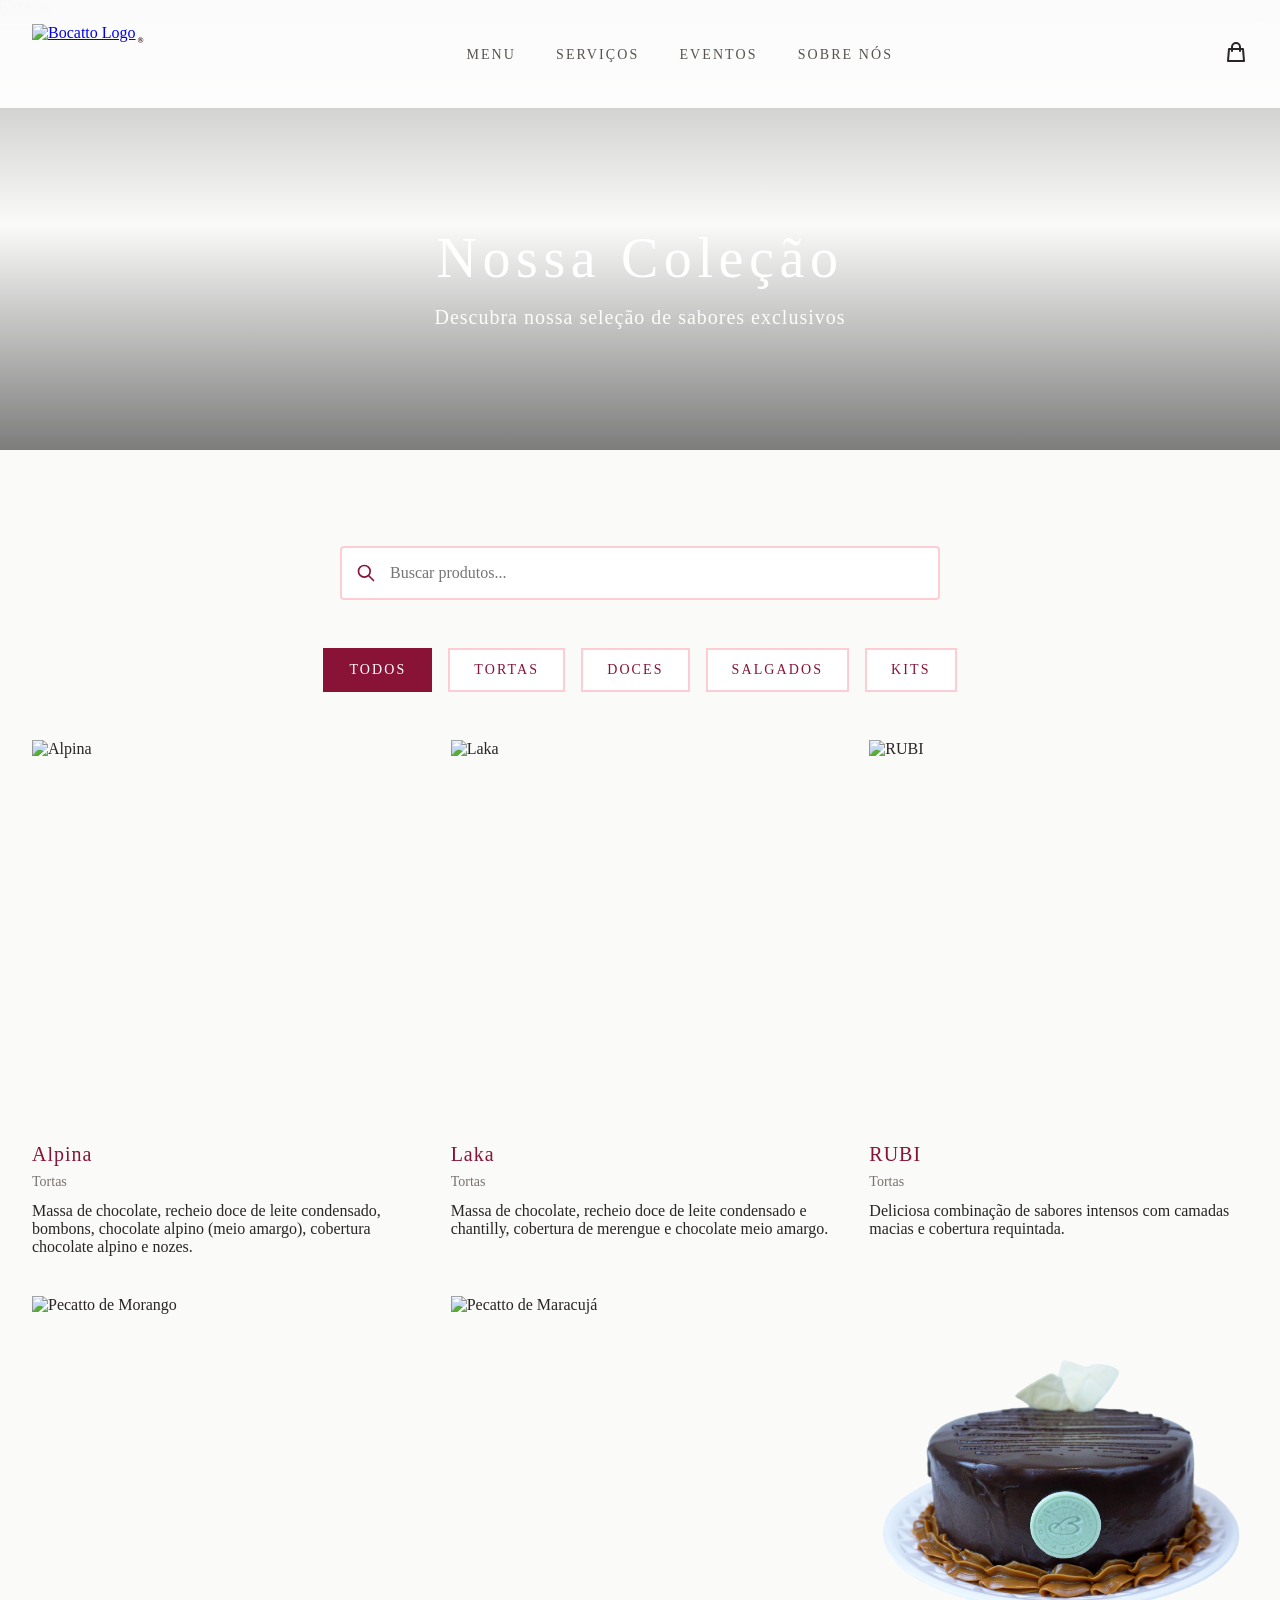
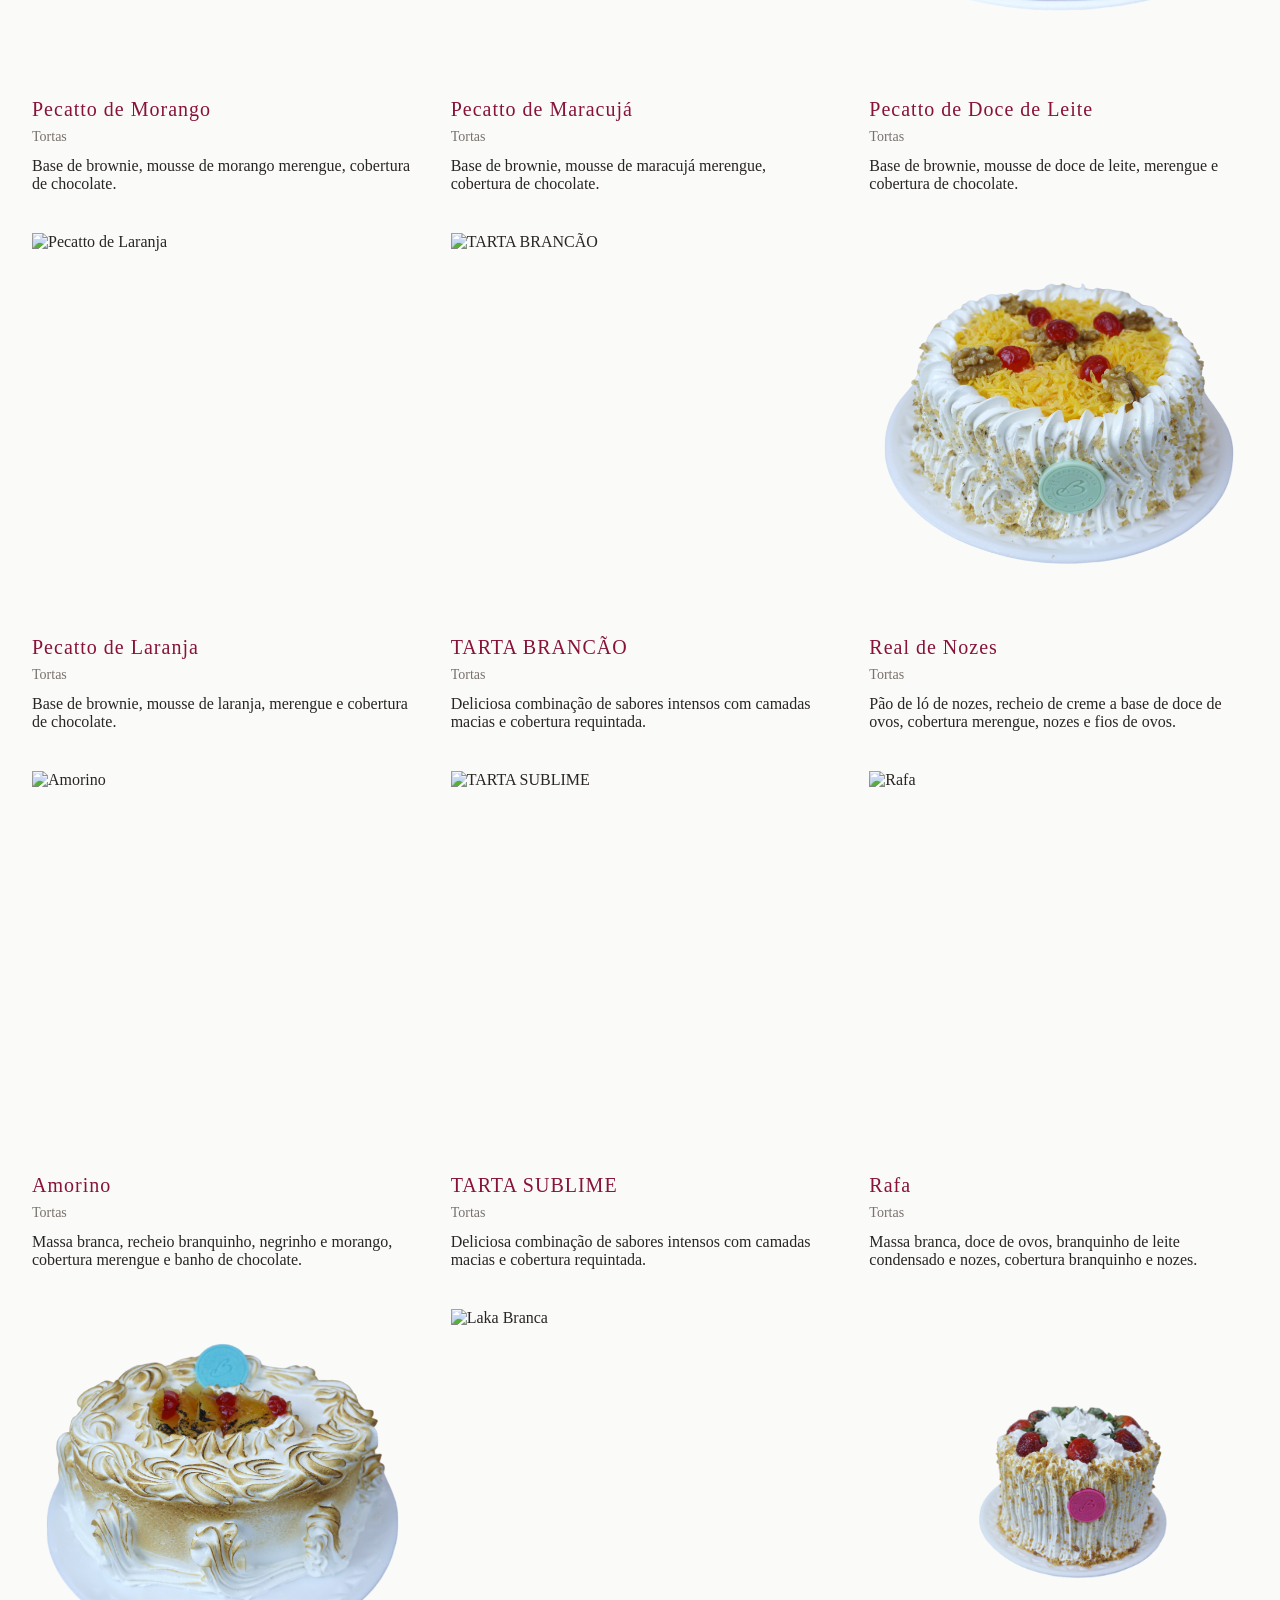
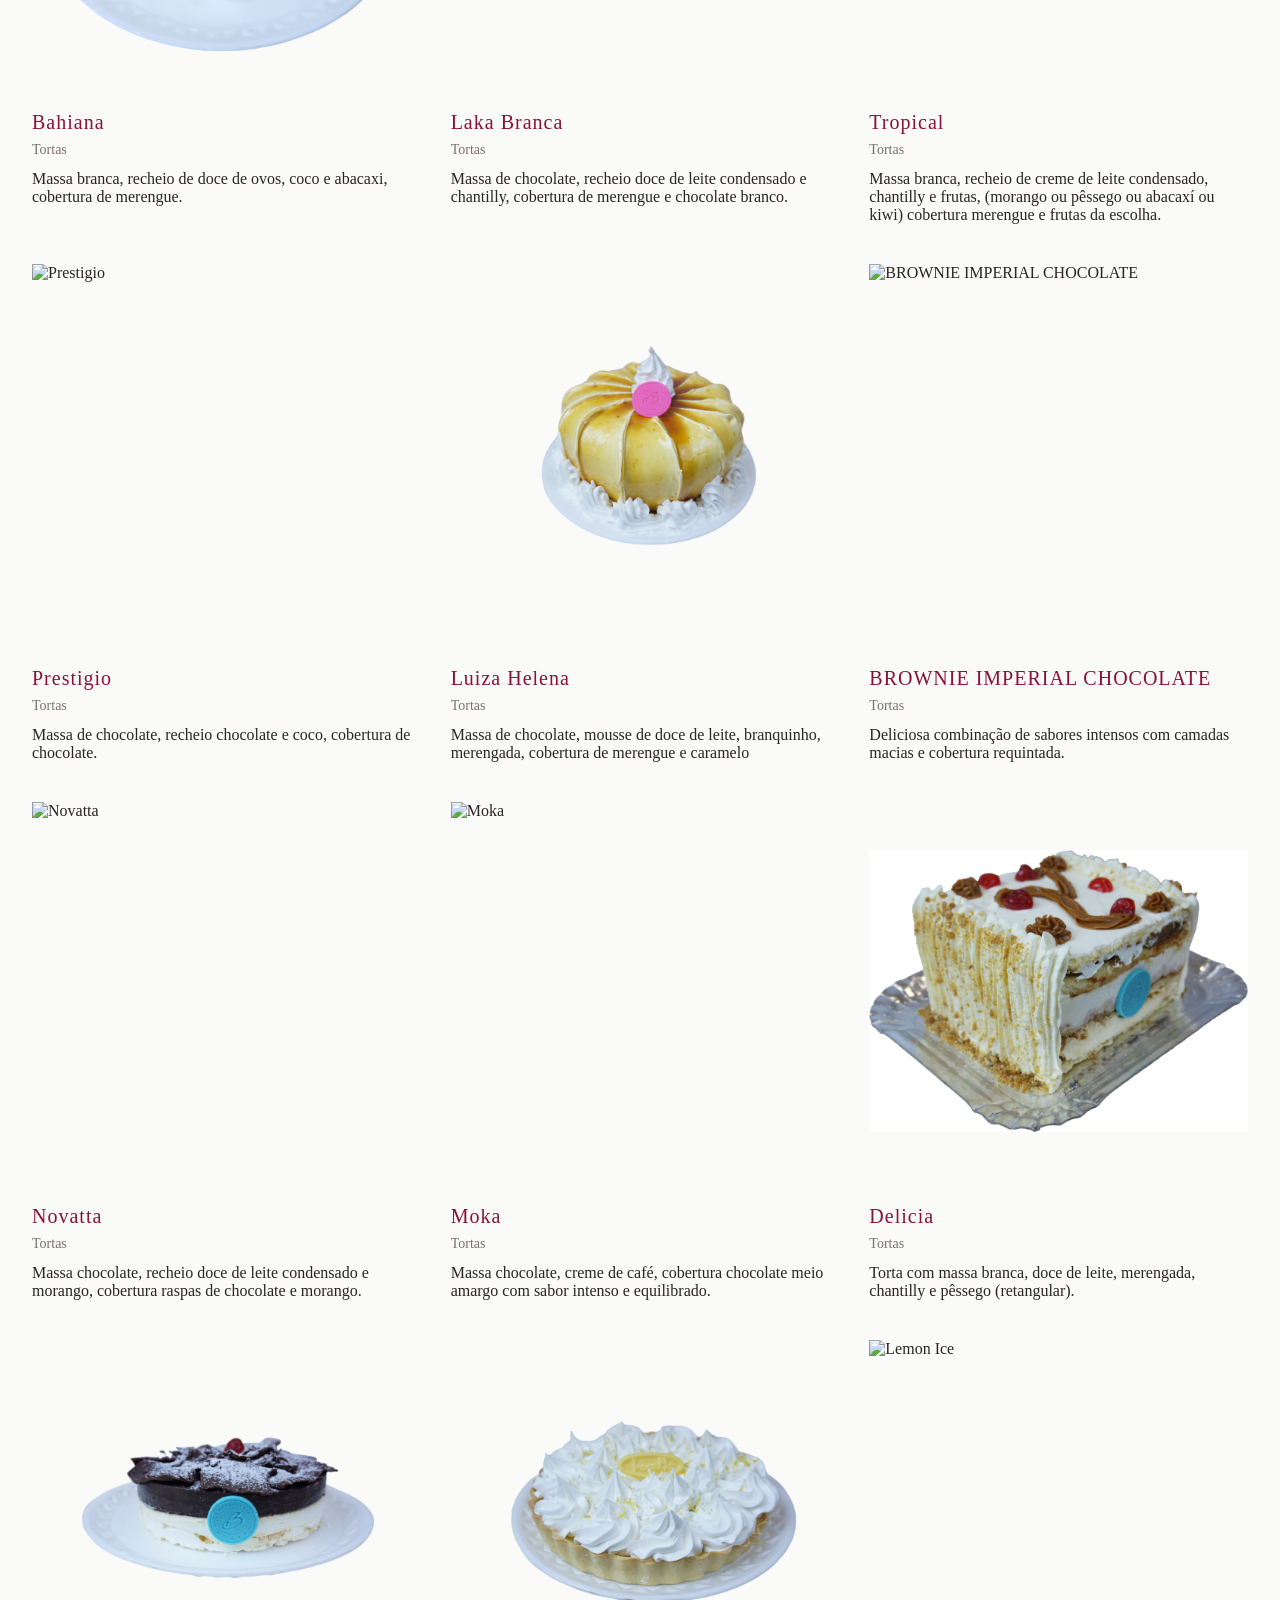
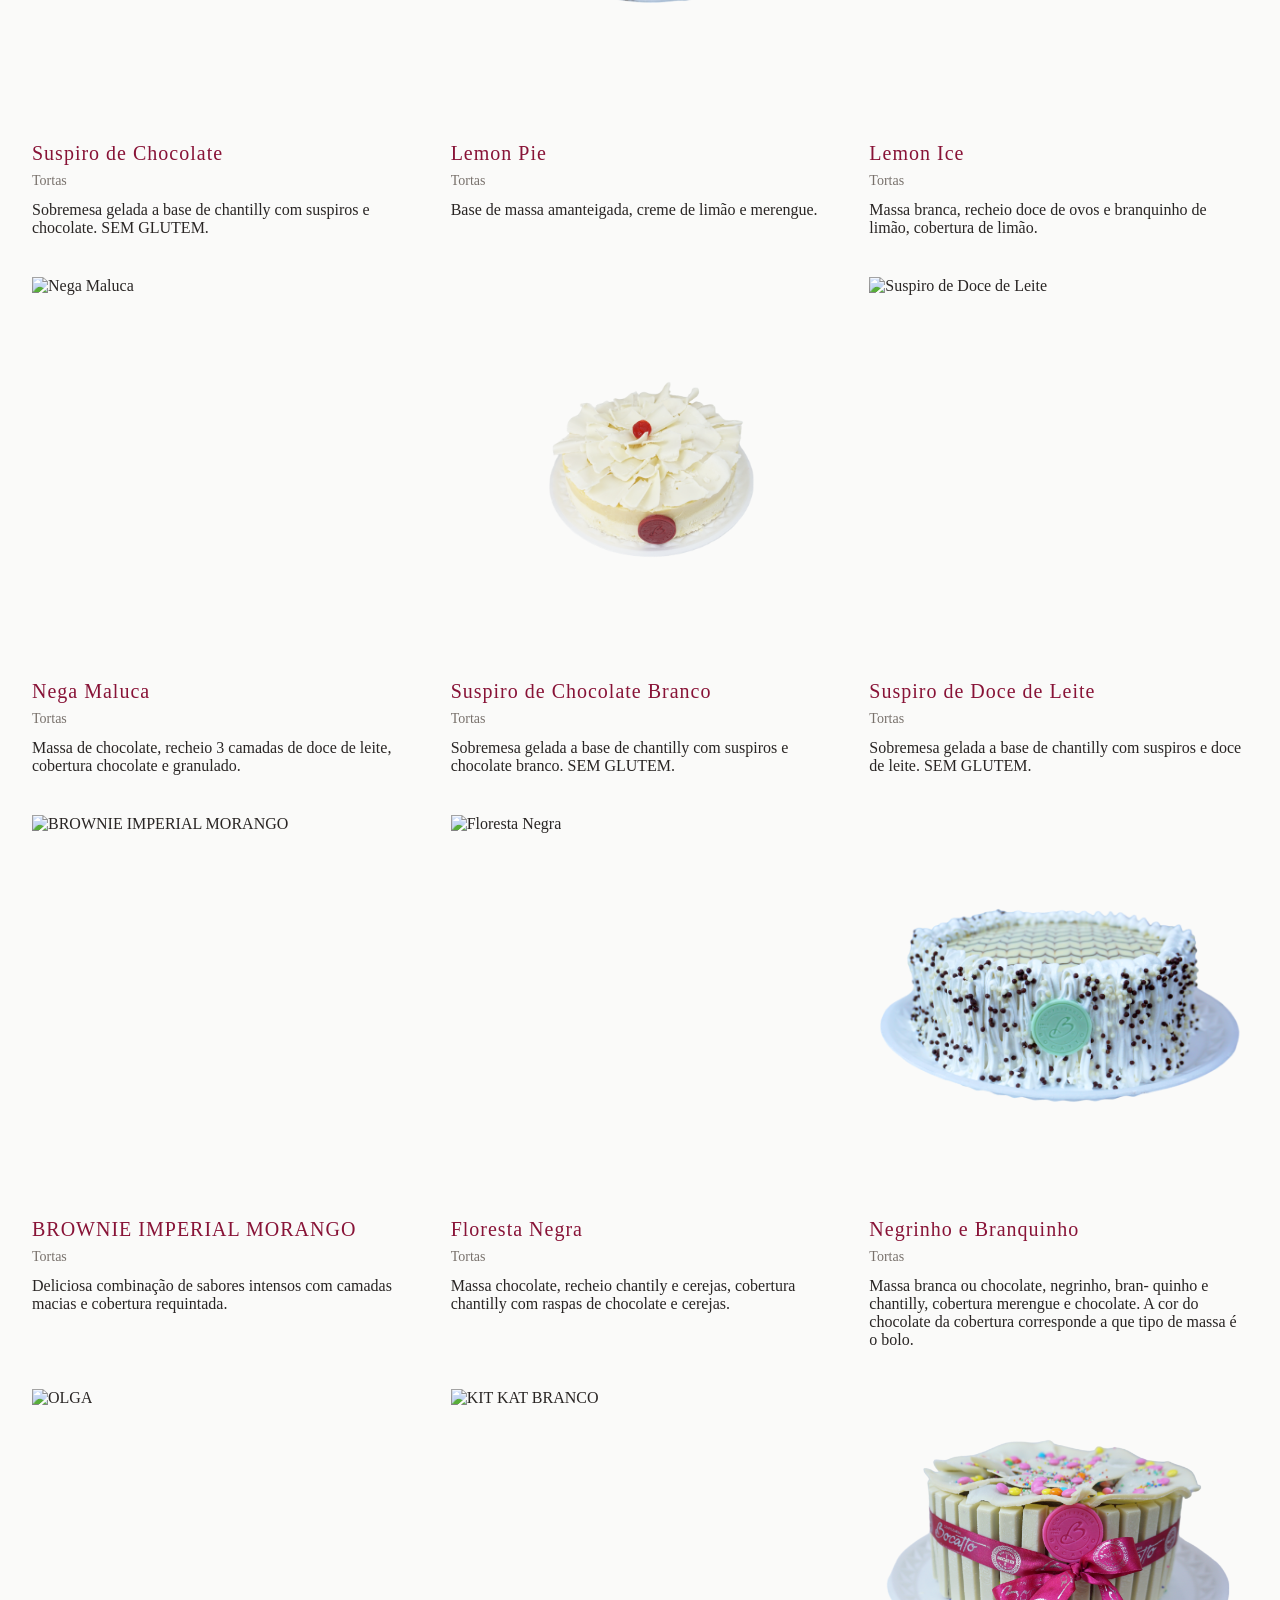
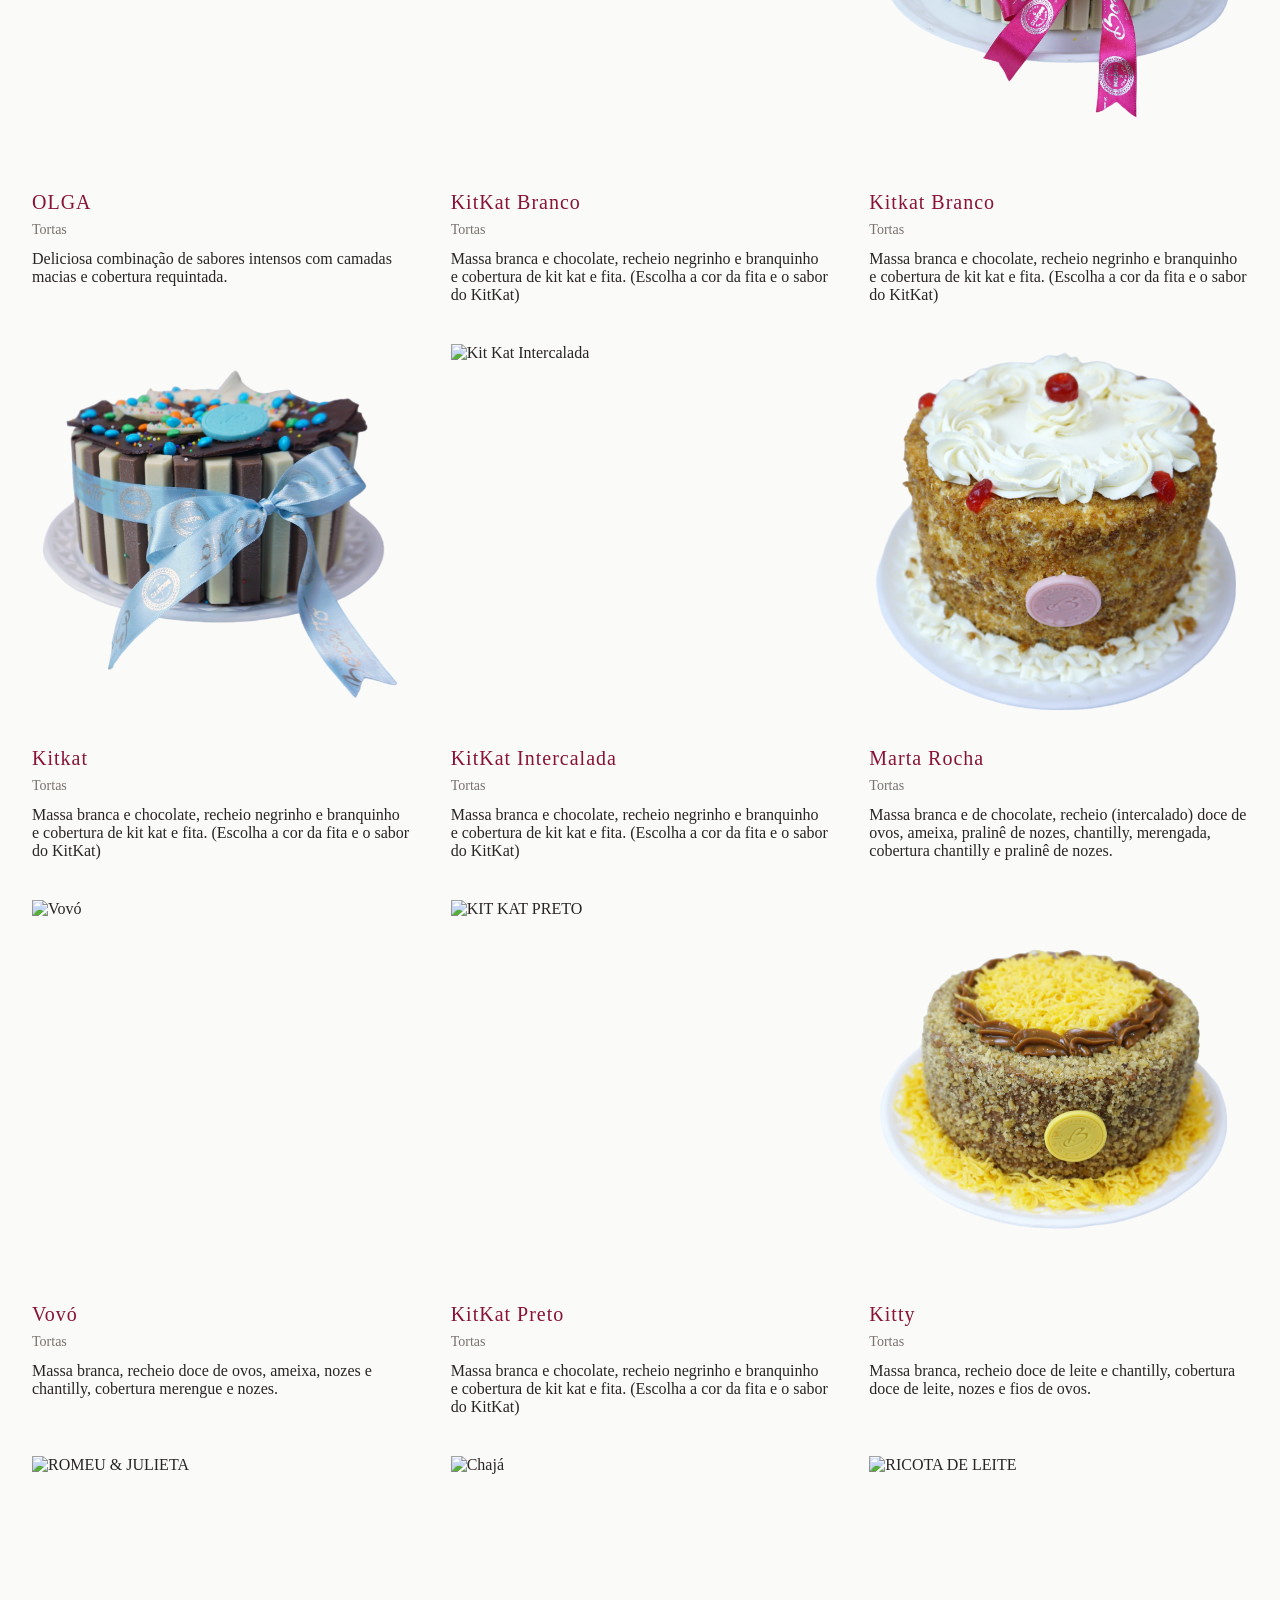
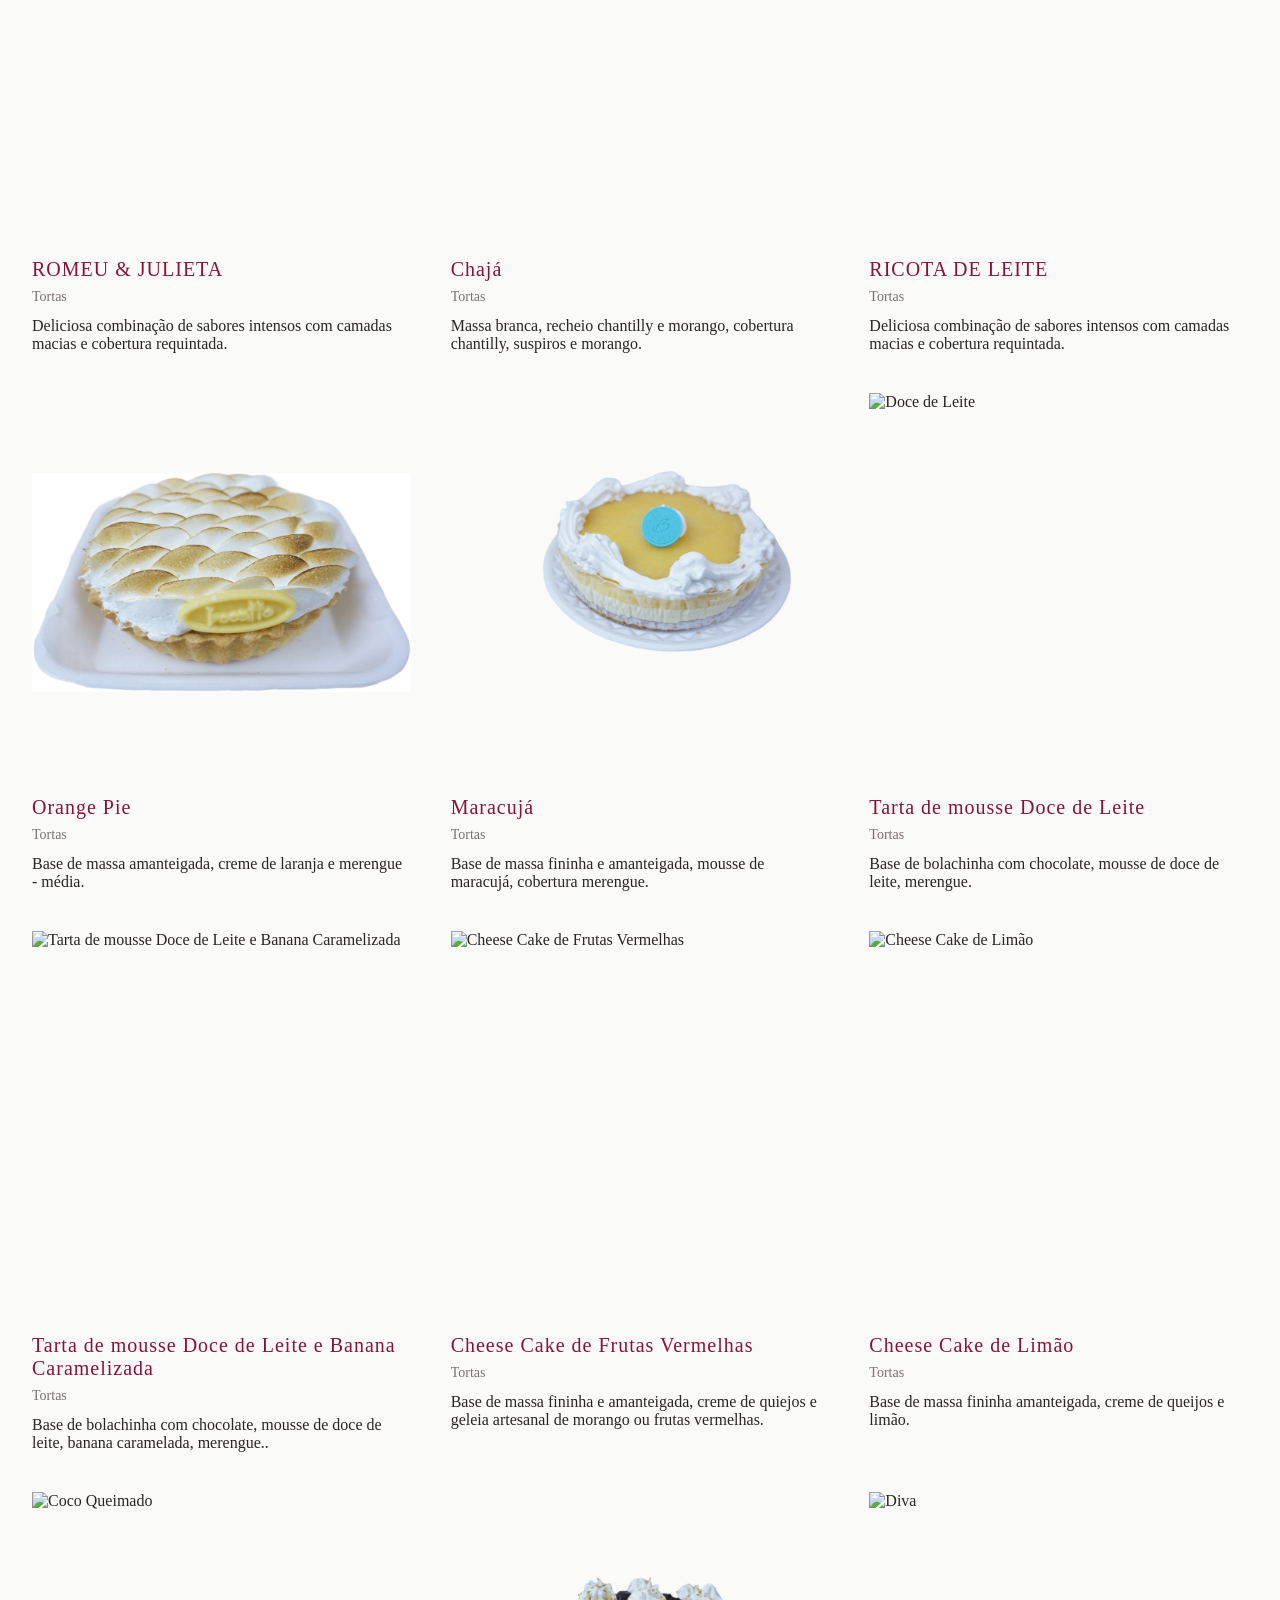
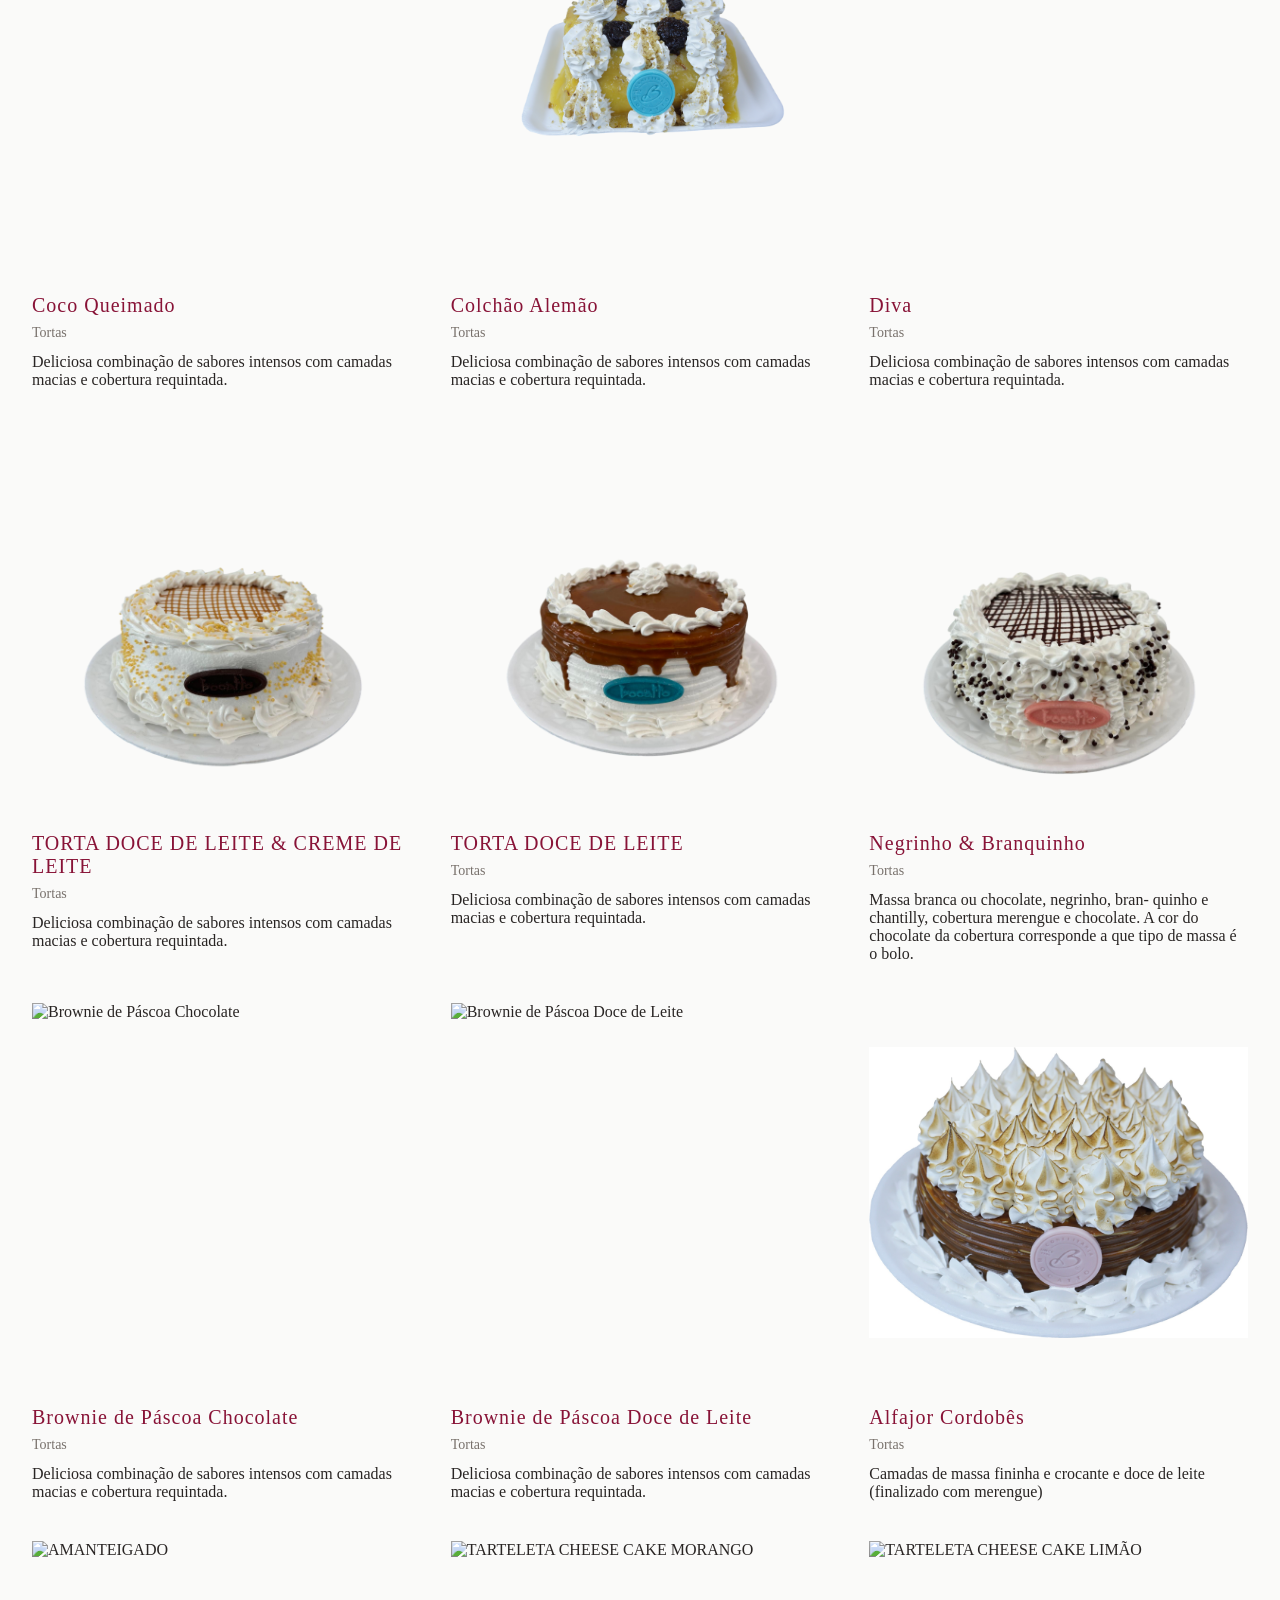
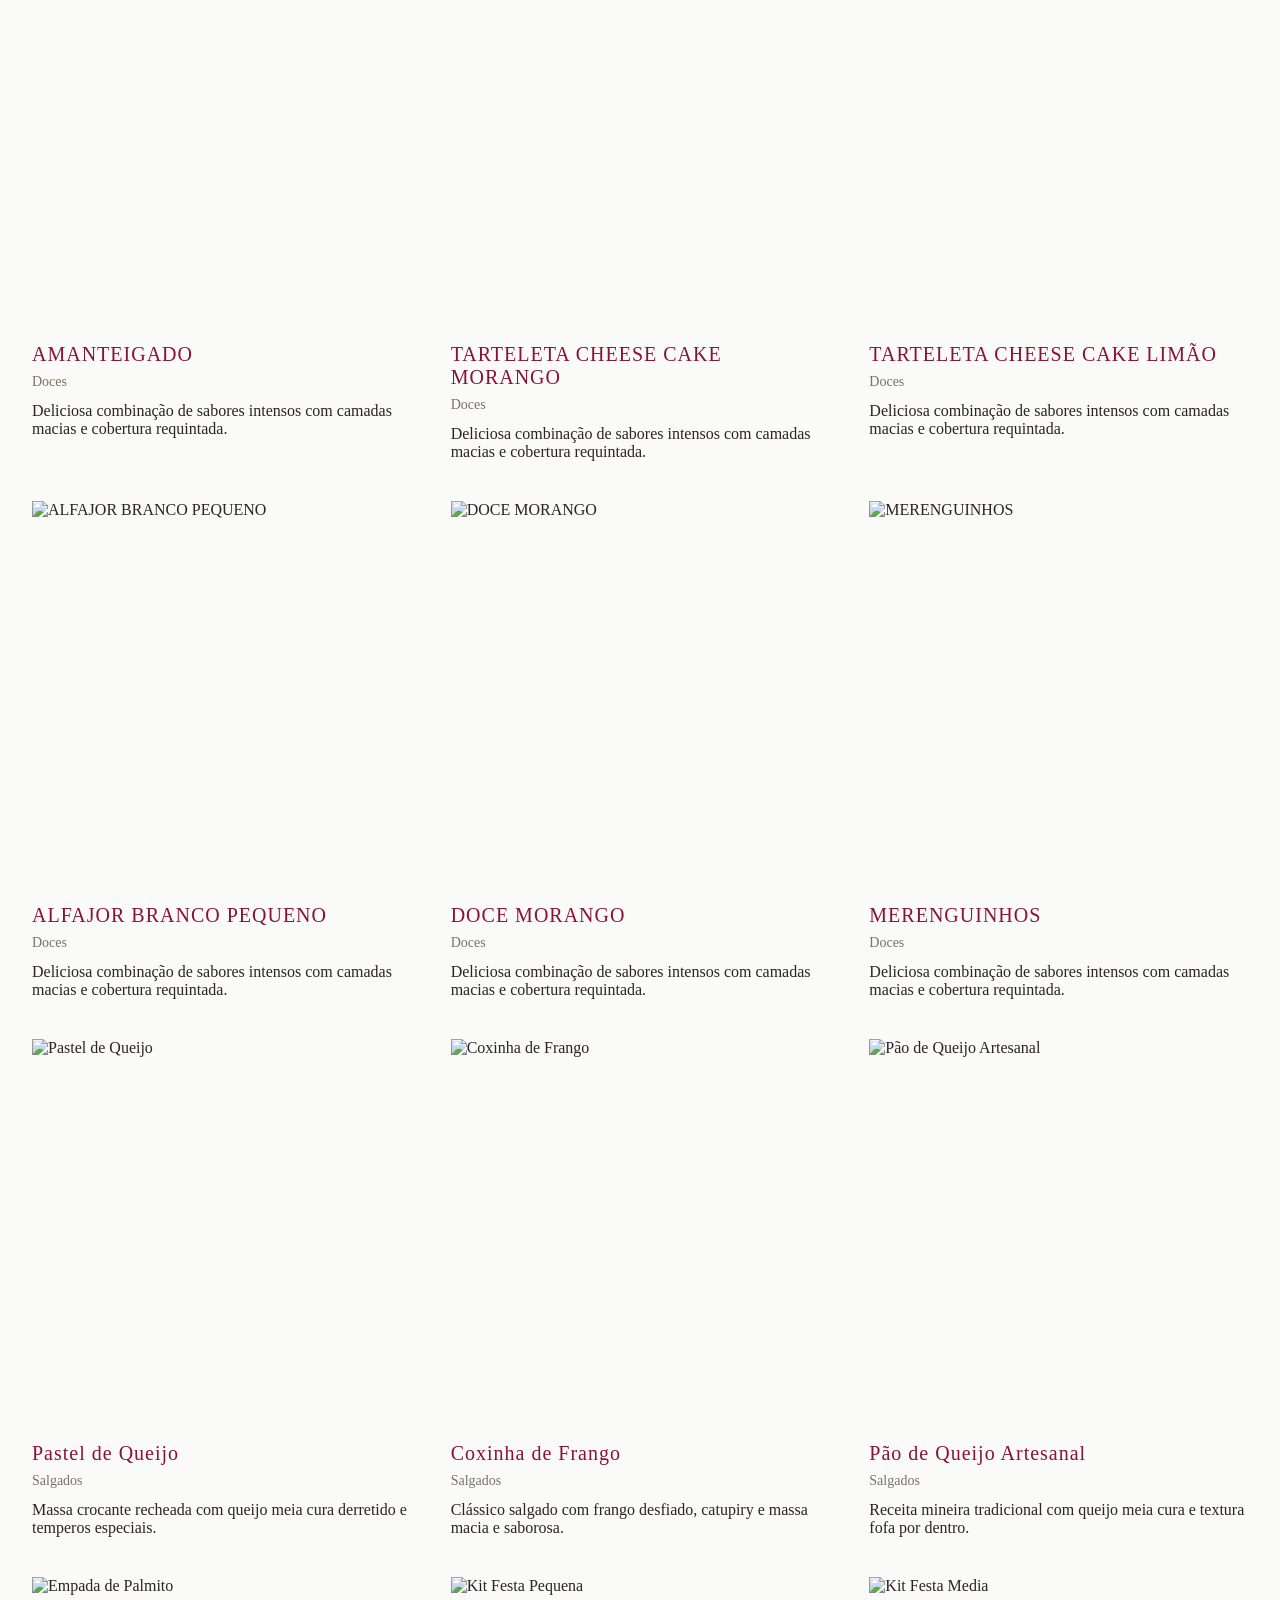
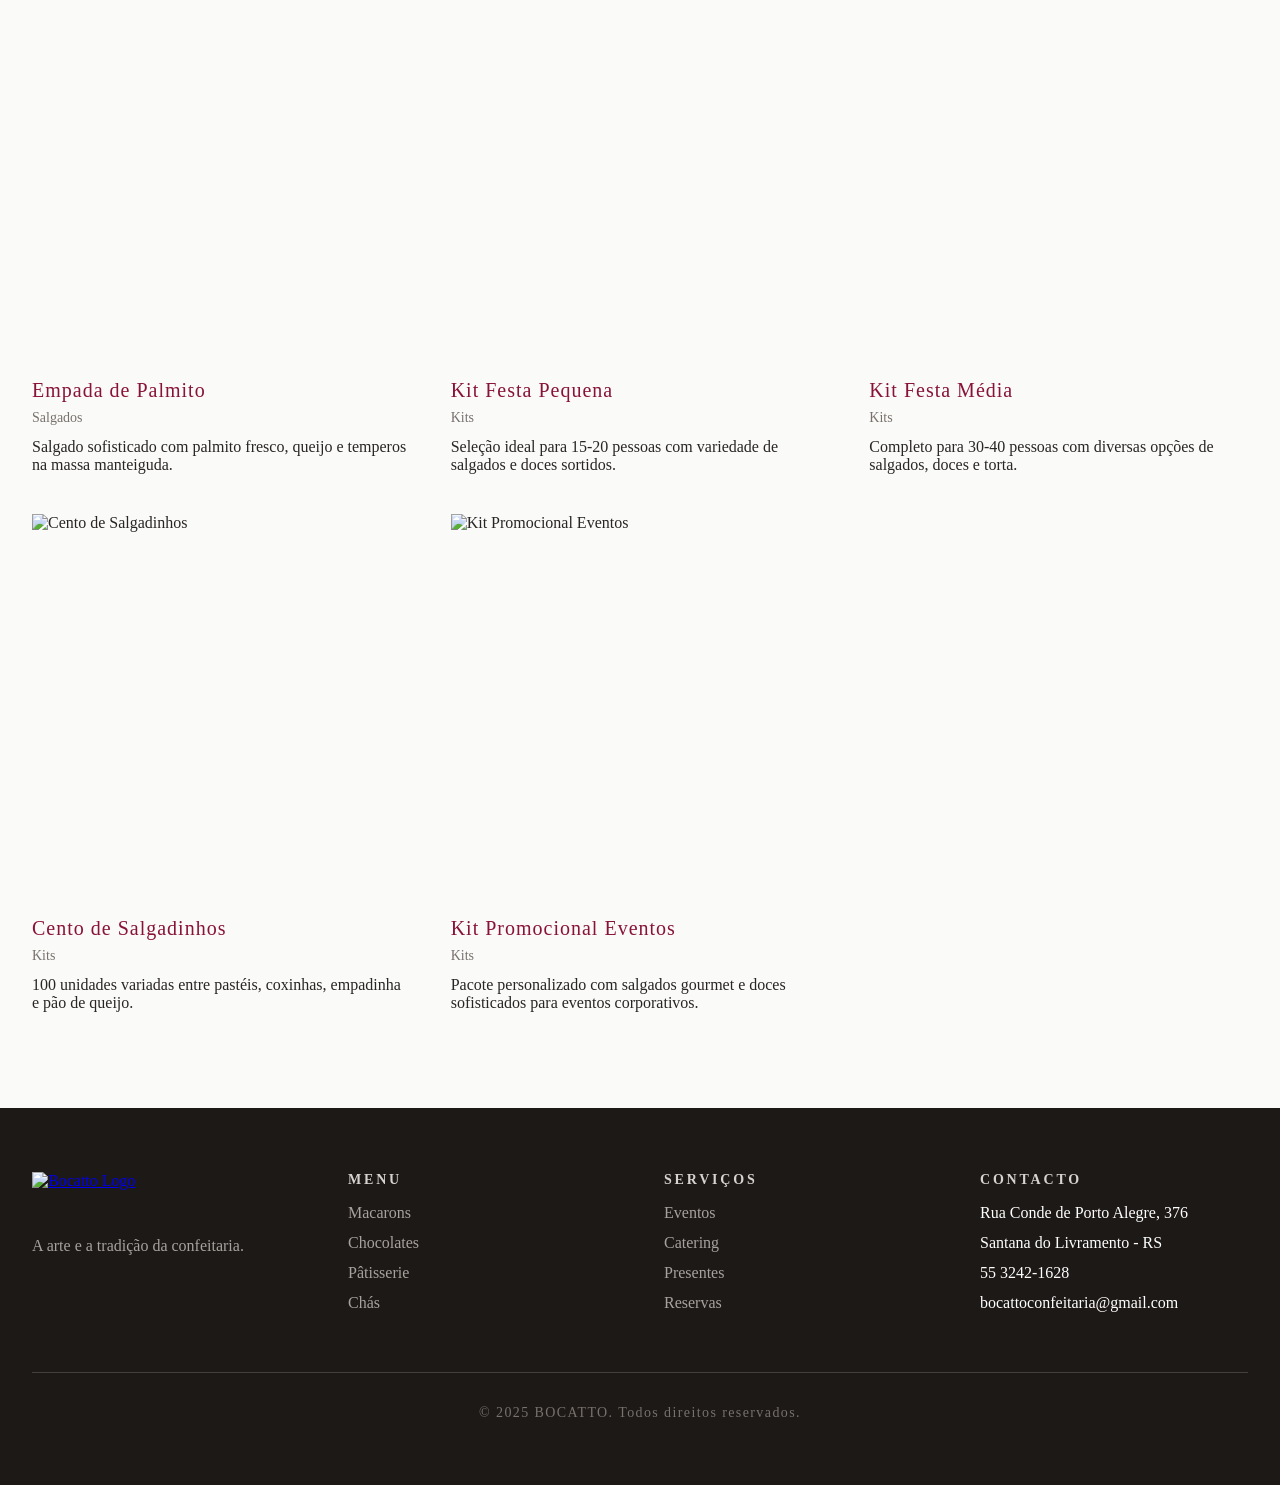
==== produtos/index.html @ b8fb7129 "pecatto" ====
<!DOCTYPE html>
<html lang="pt-BR">
<head>
    <meta charset="UTF-8">
    <meta name="viewport" content="width=device-width, initial-scale=1.0">
    <title>Menu - Bocatto</title>
    <link rel="stylesheet" href="/assets/css/styles.css">
    <link rel="icon" href="/assets/favicon.svg" type="image/svg+xml">

    <link rel="apple-touch-icon" href="/assets/logo.png">
    <link rel="icon" type="image/png" sizes="32x32" href="/assets/logo2.png">
</head>
<body class="body">
    <!-- Header -->
    <header id="navbar" class="nav">
        <div class="nav-container">
            <a href="/" class="logo">
                <img src="/assets/images/LOGO-WIDE-BLK-MINIMALIST.png" alt="Bocatto Logo">
                <span class="logo-reg">&reg;</span>
            </a>
            <nav class="nav-links-wrapper">
                <ul class="nav-links">
                    <li><a href="/produtos/">MENU</a></li>
                    <li><a href="/#servicos">SERVIÇOS</a></li>
                    <li><a href="/eventos/">EVENTOS</a></li>
                    <li><a href="/#sobrenos">SOBRE NÓS</a></li>
                </ul>
            </nav>
            <div class="nav-icons">
                <div class="cart-icon-wrapper" onclick="toggleCart()">
                    <svg class="cart-icon" fill="none" stroke="currentColor" viewBox="0 0 24 24">
                        <path stroke-linecap="round" stroke-linejoin="round" stroke-width="2" d="M16 11V7a4 4 0 00-8 0v4M5 9h14l1 12H4L5 9z"/>
                    </svg>
                    <span class="cart-badge" id="cartBadge">0</span>
                </div>
                <button class="menu-toggle" onclick="toggleMenu()" aria-label="Toggle menu">
                    <svg class="menu-icon" fill="none" stroke="currentColor" viewBox="0 0 24 24">
                        <path stroke-linecap="round" stroke-linejoin="round" stroke-width="2" d="M4 6h16M4 12h16M4 18h16"/>
                    </svg>
                </button>
            </div>
        </div>
    </header>

    <!-- Mobile Menu -->
    <div class="mobile-menu" id="mobileMenu">
        <ul>
            <li><a href="/produtos/" onclick="toggleMenu()">MENU</a></li>
            <li><a href="/#servicos" onclick="toggleMenu()">SERVIÇOS</a></li>
            <li><a href="/eventos/" onclick="toggleMenu()">EVENTOS</a></li>
            <li><a href="/#sobrenos" onclick="toggleMenu()">SOBRE NÓS</a></li>
        </ul>
    </div>

    <!-- Cart Modal -->
    <div class="cart-modal" id="cartModal">
        <div class="cart-modal-content">
            <div class="cart-modal-header">
                <h2>Meu Carrinho</h2>
                <button class="cart-close-btn" onclick="toggleCart()">
                    <svg fill="none" stroke="currentColor" viewBox="0 0 24 24">
                        <path stroke-linecap="round" stroke-linejoin="round" stroke-width="2" d="M6 18L18 6M6 6l12 12"/>
                    </svg>
                </button>
            </div>
            
            <div class="cart-items" id="cartItems">
                <!-- Cart items will be inserted here -->
            </div>
            
            <div class="cart-empty" id="cartEmpty">
                <svg fill="none" stroke="currentColor" viewBox="0 0 24 24">
                    <path stroke-linecap="round" stroke-linejoin="round" stroke-width="2" d="M16 11V7a4 4 0 00-8 0v4M5 9h14l1 12H4L5 9z"/>
                </svg>
                <p>Seu carrinho está vazio</p>
            </div>
            
            <div class="cart-footer" id="cartFooter">
                <div class="cart-total">
                    <span>Total de Itens:</span>
                    <span id="cartTotalPrice">0 itens</span>
                </div>
                <button class="cart-checkout-btn" onclick="finalizarCompra()">
                    FINALIZAR COMPRA
                </button>
            </div>
        </div>
    </div>

    <!-- Hero Banner for Products Page -->
    <section class="produtos-hero-banner">
        <img src="https://images.unsplash.com/photo-1578985545062-69928b1d9587?w=1600&q=90" alt="Menu">
        <div class="hero-overlay"></div>
        <div class="hero-content">
            <h1>Nossa Coleção</h1>
            <p>Descubra nossa seleção de sabores exclusivos</p>
        </div>
    </section>

    <!-- Products Section -->
    <section class="section" id="produtos">
        <div class="container">
            <!-- Search Bar -->
            <div class="produtos-search-container">
                <input 
                    type="text" 
                    id="searchInput" 
                    class="produtos-search-bar" 
                    placeholder="Buscar produtos..."
                    onkeyup="filterProducts()"
                >
                <svg class="produtos-search-icon" fill="none" stroke="currentColor" viewBox="0 0 24 24">
                    <path stroke-linecap="round" stroke-linejoin="round" stroke-width="2" d="M21 21l-6-6m2-5a7 7 0 11-14 0 7 7 0 0114 0z"/>
                </svg>
            </div>

            <!-- Category Filters -->
            <div class="produtos-filters-container">
                <button class="produtos-filter-btn active" data-filter="todos" onclick="filterByCategory('todos')">
                    TODOS
                </button>
                <button class="produtos-filter-btn" data-filter="tortas" onclick="filterByCategory('tortas')">
                    TORTAS
                </button>
                <button class="produtos-filter-btn" data-filter="doces" onclick="filterByCategory('doces')">
                    DOCES
                </button>
                <button class="produtos-filter-btn" data-filter="salgados" onclick="filterByCategory('salgados')">
                    SALGADOS
                </button>
                <button class="produtos-filter-btn" data-filter="kits" onclick="filterByCategory('kits')">
                    KITS
                </button>
            </div>

            <!-- Products Grid -->
            <div class="produtos-grid" id="productsGrid">
                <!-- Tortas -->
                <div class="produtos-card" data-category="tortas" loading="lazy" data-name="Alpina" data-description="Massa de chocolate, recheio doce de leite condensado, bombons, chocolate alpino (meio amargo), cobertura chocolate alpino e nozes.">
                    <div class="produtos-card-image">
                        <img src="/assets/images/produtos/3. Alpina.png" alt="Alpina">
                        <div class="produtos-card-overlay">
                            <button class="produtos-btn-cart" onclick='addToCart("Alpina", "Massa de chocolate, recheio doce de leite condensado, bombons, chocolate alpino (meio amargo), cobertura chocolate alpino e nozes.")'>ADICIONAR AO CARRINHO</button>
                        </div>
                    </div>
                    <h3>Alpina</h3>
                    <p class="produtos-card-category">Tortas</p>
                    <p class="produtos-card-description">Massa de chocolate, recheio doce de leite condensado, bombons, chocolate alpino (meio amargo), cobertura chocolate alpino e nozes.</p>
                </div>

                <div class="produtos-card" data-category="tortas" loading="lazy" data-name="Laka" data-description="Merengue, cobertura de chocolate e paçoca.">
                    <div class="produtos-card-image">
                        <img src="/assets/images/produtos/1. Laka.png" alt="Laka">
                        <div class="produtos-card-overlay">
                            <button class="produtos-btn-cart" onclick='addToCart("Laka", "Massa de chocolate, recheio doce de leite condensado e chantilly, cobertura de merengue e chocolate meio amargo ou branco.")'>ADICIONAR AO CARRINHO</button>
                        </div>
                    </div>
                    <h3>Laka</h3>
                    <p class="produtos-card-category">Tortas</p>
                    <p class="produtos-card-description">Massa de chocolate, recheio doce de leite condensado e chantilly, cobertura de merengue e chocolate meio amargo.</p>
                </div>

                <div class="produtos-card" data-category="tortas" loading="lazy" data-name="RUBI">
                    <div class="produtos-card-image">
                        <img src="/assets/images/produtos/1. RUBI.png" alt="RUBI">
                        <div class="produtos-card-overlay">
                            <button class="produtos-btn-cart" onclick='addToCart("RUBI", "Deliciosa combinação de sabores intensos com camadas macias e cobertura requintada.")'>ADICIONAR AO CARRINHO</button>
                        </div>
                    </div>
                    <h3>RUBI</h3>
                    <p class="produtos-card-category">Tortas</p>
                    <p class="produtos-card-description">Deliciosa combinação de sabores intensos com camadas macias e cobertura requintada.</p>
                </div>

                <div class="produtos-card" data-category="tortas" loading="lazy" data-name="Pecatto de Morango" data-description="Base de brownie, mousse de morango merengue, cobertura de chocolate.">
                    <div class="produtos-card-image">
                        <img src="/assets/images/produtos/Pecatto de Morango (1).png" alt="Pecatto de Morango">
                        <div class="produtos-card-overlay">
                            <button class="produtos-btn-cart" onclick='addToCart("Pecatto de Morango", "Base de brownie, mousse de morango merengue, cobertura de chocolate.")'>ADICIONAR AO CARRINHO</button>
                        </div>
                    </div>
                    <h3>Pecatto de Morango</h3>
                    <p class="produtos-card-category">Tortas</p>
                    <p class="produtos-card-description">Base de brownie, mousse de morango merengue, cobertura de chocolate.</p>
                </div>

                <div class="produtos-card" data-category="tortas" loading="lazy" data-name="Pecatto de Maracujá" data-description="Base de brownie, mousse de maracujá merengue, cobertura de chocolate.">
                    <div class="produtos-card-image">
                        <img src="/assets/images/produtos/Pecatto de Maracujá (1).png" alt="Pecatto de Maracujá">
                        <div class="produtos-card-overlay">
                            <button class="produtos-btn-cart" onclick='addToCart("Pecatto de Maracujá", "Base de brownie, mousse de maracujá merengue, cobertura de chocolate.")'>ADICIONAR AO CARRINHO</button>
                        </div>
                    </div>
                    <h3>Pecatto de Maracujá</h3>
                    <p class="produtos-card-category">Tortas</p>
                    <p class="produtos-card-description">Base de brownie, mousse de maracujá merengue, cobertura de chocolate.</p>
                </div>


                <div class="produtos-card" data-category="tortas" loading="lazy" data-name="Pecatto de Doce de Leite" data-description="Base de brownie, mousse de doce de leite, merengue e cobertura de chocolate.">
                    <div class="produtos-card-image">
                        <img src="/assets/images/produtos/10. Pecatto de Doce de Leite.png" alt="Pecatto de Doce de Leite">
                        <div class="produtos-card-overlay">
                            <button class="produtos-btn-cart" onclick='addToCart("Pecatto de Doce de Leite", "Base de brownie, mousse de doce de leite, merengue e cobertura de chocolate.")'>ADICIONAR AO CARRINHO</button>
                        </div>
                    </div>
                    <h3>Pecatto de Doce de Leite</h3>
                    <p class="produtos-card-category">Tortas</p>
                    <p class="produtos-card-description">Base de brownie, mousse de doce de leite, merengue e cobertura de chocolate.</p>
                </div>

                <div class="produtos-card" data-category="tortas" loading="lazy" data-name="Pecatto de Laranja" data-description="Base de brownie, mousse de laranja, merengue e cobertura de chocolate.">
                    <div class="produtos-card-image">
                        <img src="/assets/images/produtos/10. Pecatto de Laranja.png" alt="Pecatto de Laranja">
                        <div class="produtos-card-overlay">
                            <button class="produtos-btn-cart" onclick='addToCart("Pecatto de Laranja", "Base de brownie, mousse de laranja, merengue e cobertura de chocolate.")'>ADICIONAR AO CARRINHO</button>
                        </div>
                    </div>
                    <h3>Pecatto de Laranja</h3>
                    <p class="produtos-card-category">Tortas</p>
                    <p class="produtos-card-description">Base de brownie, mousse de laranja, merengue e cobertura de chocolate.</p>
                </div>

                <div class="produtos-card" data-category="tortas" loading="lazy" data-name="TARTA BRANCÃO">
                    <div class="produtos-card-image">
                        <img src="/assets/images/produtos/10. TARTA BRANCãO.png" alt="TARTA BRANCÃO">
                        <div class="produtos-card-overlay">
                            <button class="produtos-btn-cart" onclick='addToCart("TARTA BRANCÃO", "Deliciosa combinação de sabores intensos com camadas macias e cobertura requintada.")'>ADICIONAR AO CARRINHO</button>
                        </div>
                    </div>
                    <h3>TARTA BRANCÃO</h3>
                    <p class="produtos-card-category">Tortas</p>
                    <p class="produtos-card-description">Deliciosa combinação de sabores intensos com camadas macias e cobertura requintada.</p>
                </div>

                <div class="produtos-card" data-category="tortas" loading="lazy" data-name="Real de Nozes" data-description="Pão de ló de nozes, recheio de creme a base de doce de ovos, cobertura merengue, nozes e fios de ovos.">
                    <div class="produtos-card-image">
                        <img src="/assets/images/produtos/11. Real de Nozes.png" alt="Real de Nozes">
                        <div class="produtos-card-overlay">
                            <button class="produtos-btn-cart" onclick='addToCart("Real de Nozes", "Pão de ló de nozes, recheio de creme a base de doce de ovos, cobertura merengue, nozes e fios de ovos.")'>ADICIONAR AO CARRINHO</button>
                        </div>
                    </div>
                    <h3>Real de Nozes</h3>
                    <p class="produtos-card-category">Tortas</p>
                    <p class="produtos-card-description">Pão de ló de nozes, recheio de creme a base de doce de ovos, cobertura merengue, nozes e fios de ovos.</p>
                </div>

                <div class="produtos-card" data-category="tortas" loading="lazy" data-name="Amorino" data-description="Massa branca, recheio branquinho, negrinho e morango, cobertura merengue e banho de chocolate.">
                    <div class="produtos-card-image">
                        <img src="/assets/images/produtos/Amorino.png" alt="Amorino">
                        <div class="produtos-card-overlay">
                            <button class="produtos-btn-cart" onclick='addToCart("Amorino", "Massa branca, recheio branquinho, negrinho e morango, cobertura merengue e banho de chocolate.")'>ADICIONAR AO CARRINHO</button>
                        </div>
                    </div>
                    <h3>Amorino</h3>
                    <p class="produtos-card-category">Tortas</p>
                    <p class="produtos-card-description">Massa branca, recheio branquinho, negrinho e morango, cobertura merengue e banho de chocolate.</p>
                </div>
 

                <div class="produtos-card" data-category="tortas" loading="lazy" data-name="TARTA SUBLIME">
                    <div class="produtos-card-image">
                        <img src="/assets/images/produtos/11. TARTA SUBLIME.png" alt="TARTA SUBLIME">
                        <div class="produtos-card-overlay">
                            <button class="produtos-btn-cart" onclick='addToCart("TARTA SUBLIME", "Deliciosa combinação de sabores intensos com camadas macias e cobertura requintada.")'>ADICIONAR AO CARRINHO</button>
                        </div>
                    </div>
                    <h3>TARTA SUBLIME</h3>
                    <p class="produtos-card-category">Tortas</p>
                    <p class="produtos-card-description">Deliciosa combinação de sabores intensos com camadas macias e cobertura requintada.</p>
                </div>

                <div class="produtos-card" data-category="tortas" loading="lazy" data-name="Rafa" data-description="Massa branca, doce de ovos, branquinho de leite condensado e nozes, cobertura branquinho e nozes.">
                    <div class="produtos-card-image">
                        <img src="/assets/images/produtos/13. Rafa.png" alt="Rafa">
                        <div class="produtos-card-overlay">
                            <button class="produtos-btn-cart" onclick='addToCart("Rafa", "Massa branca, doce de ovos, branquinho de leite condensado e nozes, cobertura branquinho e nozes.")'>ADICIONAR AO CARRINHO</button>
                        </div>
                    </div>
                    <h3>Rafa</h3>
                    <p class="produtos-card-category">Tortas</p>
                    <p class="produtos-card-description">Massa branca, doce de ovos, branquinho de leite condensado e nozes, cobertura branquinho e nozes.</p>
                </div>

                <div class="produtos-card" data-category="tortas" loading="lazy" data-name="Bahiana" data-description="Massa branca, recheio de doce de ovos, coco e abacaxi, cobertura de merengue.">
                    <div class="produtos-card-image">
                        <img src="/assets/images/produtos/14. Bahiana.png" alt="Bahiana">
                        <div class="produtos-card-overlay">
                            <button class="produtos-btn-cart" onclick='addToCart("Bahiana", "Massa branca, recheio de doce de ovos, coco e abacaxi, cobertura de merengue.")'>ADICIONAR AO CARRINHO</button>
                        </div>
                    </div>
                    <h3>Bahiana</h3>
                    <p class="produtos-card-category">Tortas</p>
                    <p class="produtos-card-description">Massa branca, recheio de doce de ovos, coco e abacaxi, cobertura de merengue.</p>
                </div>

                <div class="produtos-card" data-category="tortas" loading="lazy" data-name="Laka Branca" data-description="Massa de chocolate, recheio doce de leite condensado e chantilly, cobertura de merengue e chocolate branco.">
                    <div class="produtos-card-image">
                        <img src="/assets/images/produtos/16. LAKA BRANCA.png" alt="Laka Branca">
                        <div class="produtos-card-overlay">
                            <button class="produtos-btn-cart" onclick='addToCart("Laka Branca", "Massa de chocolate, recheio doce de leite condensado e chantilly, cobertura de merengue e chocolate branco.")'>ADICIONAR AO CARRINHO</button>
                        </div>
                    </div>
                    <h3>Laka Branca</h3>
                    <p class="produtos-card-category">Tortas</p>
                    <p class="produtos-card-description">Massa de chocolate, recheio doce de leite condensado e chantilly, cobertura de merengue e chocolate branco.</p>
                </div>

                <div class="produtos-card" data-category="tortas" loading="lazy" data-name="Tropical" data-description="Massa branca, recheio de creme de leite condensado, chantilly e frutas, (morango ou pêssego ou abacaxí ou kiwi) cobertura merengue e frutas da escolha.">
                    <div class="produtos-card-image">
                        <img src="/assets/images/produtos/16. Tropical de Morango.png" alt="Tropical">
                        <div class="produtos-card-overlay">
                            <button class="produtos-btn-cart" onclick='addToCart("Tropical", "Massa branca, recheio de creme de leite condensado, chantilly e frutas, (morango ou pêssego ou abacaxí ou kiwi) cobertura merengue e frutas da escolha.")'>ADICIONAR AO CARRINHO</button>
                        </div>
                    </div>
                    <h3>Tropical</h3>
                    <p class="produtos-card-category">Tortas</p>
                    <p class="produtos-card-description">Massa branca, recheio de creme de leite condensado, chantilly e frutas, (morango ou pêssego ou abacaxí ou kiwi) cobertura merengue e frutas da escolha.</p>
                </div>

                <div class="produtos-card" data-category="tortas" loading="lazy" data-name="Prestigio" data-description="Massa de chocolate, recheio chocolate e coco, cobertura de chocolate.">
                    <div class="produtos-card-image">
                        <img src="/assets/images/produtos/17. Prestigio.png" alt="Prestigio">
                        <div class="produtos-card-overlay">
                            <button class="produtos-btn-cart" onclick='addToCart("Prestigio", "Massa de chocolate, recheio chocolate e coco, cobertura de chocolate.")'>ADICIONAR AO CARRINHO</button>
                        </div>
                    </div>
                    <h3>Prestigio</h3>
                    <p class="produtos-card-category">Tortas</p>
                    <p class="produtos-card-description">Massa de chocolate, recheio chocolate e coco, cobertura de chocolate.</p>
                </div>

                <div class="produtos-card" data-category="tortas" loading="lazy" data-name="Luiza Helena" data-description="Massa de chocolate, mousse de doce de leite, branquinho, merengada, cobertura de merengue e caramelo">
                    <div class="produtos-card-image">
                        <img src="/assets/images/produtos/19. Luiza Helena.png" alt="Luiza Helena">
                        <div class="produtos-card-overlay">
                            <button class="produtos-btn-cart" onclick='addToCart("Luiza Helena", "Massa de chocolate, mousse de doce de leite, branquinho, merengada, cobertura de merengue e caramelo")'>ADICIONAR AO CARRINHO</button>
                        </div>
                    </div>
                    <h3>Luiza Helena</h3>
                    <p class="produtos-card-category">Tortas</p>
                    <p class="produtos-card-description">Massa de chocolate, mousse de doce de leite, branquinho, merengada, cobertura de merengue e caramelo</p>
                </div>

                <div class="produtos-card" data-category="tortas" loading="lazy" data-name="BROWNIE IMPERIAL CHOCOLATE">
                    <div class="produtos-card-image">
                        <img src="/assets/images/produtos/2. BROWNIE IMPERIAL CHCOCOLATE.png" alt="BROWNIE IMPERIAL CHOCOLATE">
                        <div class="produtos-card-overlay">
                            <button class="produtos-btn-cart" onclick='addToCart("BROWNIE IMPERIAL CHOCOLATE", "Deliciosa combinação de sabores intensos com camadas macias e cobertura requintada.")'>ADICIONAR AO CARRINHO</button>
                        </div>
                    </div>
                    <h3>BROWNIE IMPERIAL CHOCOLATE</h3>
                    <p class="produtos-card-category">Tortas</p>
                    <p class="produtos-card-description">Deliciosa combinação de sabores intensos com camadas macias e cobertura requintada.</p>
                </div>

                <div class="produtos-card" data-category="tortas" loading="lazy" data-name="Novatta" data-description="Massa chocolate, recheio doce de leite condensado e morango, cobertura raspas de chocolate e morango.">
                    <div class="produtos-card-image">
                        <img src="/assets/images/produtos/2. Novatta.png" alt="Novatta">
                        <div class="produtos-card-overlay">
                            <button class="produtos-btn-cart" onclick='addToCart("Novatta", "Massa chocolate, recheio doce de leite condensado e morango, cobertura raspas de chocolate e morango.")'>ADICIONAR AO CARRINHO</button>
                        </div>
                    </div>
                    <h3>Novatta</h3>
                    <p class="produtos-card-category">Tortas</p>
                    <p class="produtos-card-description">Massa chocolate, recheio doce de leite condensado e morango, cobertura raspas de chocolate e morango.</p>
                </div>

                <div class="produtos-card" data-category="tortas" loading="lazy" data-name="Moka" data-description="Massa chocolate, creme de café, cobertura chocolate meio amargo com sabor intenso e equilibrado.">
                    <div class="produtos-card-image">
                        <img src="/assets/images/produtos/SEM IMAGEM" alt="Moka">
                        <div class="produtos-card-overlay">
                            <button class="produtos-btn-cart" onclick='addToCart("Moka", "Massa chocolate, creme de café, cobertura chocolate meio amargo com sabor intenso e equilibrado.")'>ADICIONAR AO CARRINHO</button>
                        </div>
                    </div>
                    <h3>Moka</h3>
                    <p class="produtos-card-category">Tortas</p>
                    <p class="produtos-card-description">Massa chocolate, creme de café, cobertura chocolate meio amargo com sabor intenso e equilibrado.</p>
                </div>

                <div class="produtos-card" data-category="tortas" loading="lazy" data-name="Delicia" data-description="Torta com massa branca, doce de leite, merengada, chantilly e pêssego (retangular).">
                    <div class="produtos-card-image">
                        <img src="/assets/images/produtos/Delicia.jpg" alt="Delicia">
                        <div class="produtos-card-overlay">
                            <button class="produtos-btn-cart" onclick='addToCart("Delicia", "Torta com massa branca, doce de leite, merengada, chantilly e pêssego (retangular).")'>ADICIONAR AO CARRINHO</button>
                        </div>
                    </div>
                    <h3>Delicia</h3>
                    <p class="produtos-card-category">Tortas</p>
                    <p class="produtos-card-description">Torta com massa branca, doce de leite, merengada, chantilly e pêssego (retangular).</p>
                </div>

                <div class="produtos-card" data-category="tortas" loading="lazy" data-name="Suspiro de Chocolate" data-description="Sobremesa gelada a base de chantilly com suspiros e chocolate. SEM GLUTEM.">
                    <div class="produtos-card-image">
                        <img src="/assets/images/produtos/Suspiro de Chocolate.png" alt="Suspiro de Chocolate">
                        <div class="produtos-card-overlay">
                            <button class="produtos-btn-cart" onclick='addToCart("Suspiro de Chocolate", "Sobremesa gelada a base de chantilly com suspiros e chocolate. SEM GLUTEM.")'>ADICIONAR AO CARRINHO</button>
                        </div>
                    </div>
                    <h3>Suspiro de Chocolate</h3>
                    <p class="produtos-card-category">Tortas</p>
                    <p class="produtos-card-description">Sobremesa gelada a base de chantilly com suspiros e chocolate. SEM GLUTEM.</p>
                </div>

                <div class="produtos-card" data-category="tortas" loading="lazy" data-name="Lemon Pie" data-description="Base de massa amanteigada, creme de limão e merengue.">
                    <div class="produtos-card-image">
                        <img src="/assets/images/produtos/Lemon Pie (2).png" alt="Lemon Pie">
                        <div class="produtos-card-overlay">
                            <button class="produtos-btn-cart" onclick='addToCart("Lemon Pie", "Base de massa amanteigada, creme de limão e merengue.")'>ADICIONAR AO CARRINHO</button>
                        </div>
                    </div>
                    <h3>Lemon Pie</h3>
                    <p class="produtos-card-category">Tortas</p>
                    <p class="produtos-card-description">Base de massa amanteigada, creme de limão e merengue.</p>
                </div>


                <div class="produtos-card" data-category="tortas" loading="lazy" data-name="Lemon Ice" data-description="Massa branca, recheio doce de ovos e branquinho de limão, cobertura de limão.">
                    <div class="produtos-card-image">
                        <img src="/assets/images/produtos/Lemon Ice.png" alt="Lemon Ice">
                        <div class="produtos-card-overlay">
                            <button class="produtos-btn-cart" onclick='addToCart("Lemon Ice", "Massa branca, recheio doce de ovos e branquinho de limão, cobertura de limão.")'>ADICIONAR AO CARRINHO</button>
                        </div>
                    </div>
                    <h3>Lemon Ice</h3>
                    <p class="produtos-card-category">Tortas</p>
                    <p class="produtos-card-description">Massa branca, recheio doce de ovos e branquinho de limão, cobertura de limão.</p>
                </div>

                <div class="produtos-card" data-category="tortas" loading="lazy" data-name="Nega Maluca" data-description="Massa de chocolate, recheio 3 camadas de doce de leite, cobertura chocolate e granulado.">
                    <div class="produtos-card-image">
                        <img src="/assets/images/produtos/24. Nega Maluca.png" alt="Nega Maluca">
                        <div class="produtos-card-overlay">
                            <button class="produtos-btn-cart" onclick='addToCart("Nega Maluca", "Massa de chocolate, recheio 3 camadas de doce de leite, cobertura chocolate e granulado.")'>ADICIONAR AO CARRINHO</button>
                        </div>
                    </div>
                    <h3>Nega Maluca</h3>
                    <p class="produtos-card-category">Tortas</p>
                    <p class="produtos-card-description">Massa de chocolate, recheio 3 camadas de doce de leite, cobertura chocolate e granulado.</p>
                </div>

                <div class="produtos-card" data-category="tortas" loading="lazy" data-name="Suspiro de Chocolate Branco" data-description="Sobremesa gelada a base de chantilly com suspiros e chocolate branco. SEM GLUTEM.">
                    <div class="produtos-card-image">
                        <img src="/assets/images/produtos/26. Suspiro de Chocolate Branco.png" alt="Suspiro de Chocolate Branco">
                        <div class="produtos-card-overlay">
                            <button class="produtos-btn-cart" onclick='addToCart("Suspiro de Chocolate Branco", "Sobremesa gelada a base de chantilly com suspiros e chocolate branco. SEM GLUTEM.")'>ADICIONAR AO CARRINHO</button>
                        </div>
                    </div>
                    <h3>Suspiro de Chocolate Branco</h3>
                    <p class="produtos-card-category">Tortas</p>
                    <p class="produtos-card-description">Sobremesa gelada a base de chantilly com suspiros e chocolate branco. SEM GLUTEM.</p>
                </div>

                <div class="produtos-card" data-category="tortas" loading="lazy" data-name="Suspiro de Doce de Leite" data-description="Sobremesa gelada a base de chantilly com suspiros e doce de leite. SEM GLUTEM.">
                    <div class="produtos-card-image">
                        <img src="/assets/images/produtos/Suspiro de Doce de Leite.png" alt="Suspiro de Doce de Leite">
                        <div class="produtos-card-overlay">
                            <button class="produtos-btn-cart" onclick='addToCart("Suspiro de Doce de Leite", "Sobremesa gelada a base de chantilly com suspiros e doce de leite. SEM GLUTEM.")'>ADICIONAR AO CARRINHO</button>
                        </div>
                    </div>
                    <h3>Suspiro de Doce de Leite</h3>
                    <p class="produtos-card-category">Tortas</p>
                    <p class="produtos-card-description">Sobremesa gelada a base de chantilly com suspiros e doce de leite. SEM GLUTEM.</p>
                </div>

                <div class="produtos-card" data-category="tortas" loading="lazy" data-name="BROWNIE IMPERIAL MORANGO">
                    <div class="produtos-card-image">
                        <img src="/assets/images/produtos/3. BROWNIE IMPERIAL MORANGO.png" alt="BROWNIE IMPERIAL MORANGO">
                        <div class="produtos-card-overlay">
                            <button class="produtos-btn-cart" onclick='addToCart("BROWNIE IMPERIAL MORANGO", "Deliciosa combinação de sabores intensos com camadas macias e cobertura requintada.")'>ADICIONAR AO CARRINHO</button>
                        </div>
                    </div>
                    <h3>BROWNIE IMPERIAL MORANGO</h3>
                    <p class="produtos-card-category">Tortas</p>
                    <p class="produtos-card-description">Deliciosa combinação de sabores intensos com camadas macias e cobertura requintada.</p>
                </div>

                <div class="produtos-card" data-category="tortas" loading="lazy" data-name="Floresta Negra" data-description="Massa chocolate, recheio chantily e cerejas, cobertura chantilly com raspas de chocolate e cerejas.">
                    <div class="produtos-card-image">
                        <img src="/assets/images/produtos/Floresta Negra.png" alt="Floresta Negra">
                        <div class="produtos-card-overlay">
                            <button class="produtos-btn-cart" onclick='addToCart("Floresta Negra", "Massa chocolate, recheio chantily e cerejas, cobertura chantilly com raspas de chocolate e cerejas.")'>ADICIONAR AO CARRINHO</button>
                        </div>
                    </div>
                    <h3>Floresta Negra</h3>
                    <p class="produtos-card-category">Tortas</p>
                    <p class="produtos-card-description">Massa chocolate, recheio chantily e cerejas, cobertura chantilly com raspas de chocolate e cerejas.</p>
                </div>


                <div class="produtos-card" data-category="tortas" loading="lazy" data-name="Negrinho e Branquinho" data-description="Massa branca ou chocolate, negrinho, bran- quinho e chantilly, cobertura merengue e chocolate. A cor do chocolate da cobertura corresponde a que tipo de massa é o bolo.">
                    <div class="produtos-card-image">
                        <img src="/assets/images/produtos/4. Negrinho e Branquinho.png" alt="Negrinho e Branquinho">
                        <div class="produtos-card-overlay">
                            <button class="produtos-btn-cart" onclick='addToCart("Negrinho e Branquinho", "Massa branca ou chocolate, negrinho, bran- quinho e chantilly, cobertura merengue e chocolate. A cor do chocolate da cobertura corresponde a que tipo de massa é o bolo.")'>ADICIONAR AO CARRINHO</button>
                        </div>
                    </div>
                    <h3>Negrinho e Branquinho</h3>
                    <p class="produtos-card-category">Tortas</p>
                    <p class="produtos-card-description">Massa branca ou chocolate, negrinho, bran- quinho e chantilly, cobertura merengue e chocolate. A cor do chocolate da cobertura corresponde a que tipo de massa é o bolo.</p>
                </div>

                <div class="produtos-card" data-category="tortas" loading="lazy" data-name="OLGA">
                    <div class="produtos-card-image">
                        <img src="/assets/images/produtos/4. OLGA.png" alt="OLGA">
                        <div class="produtos-card-overlay">
                            <button class="produtos-btn-cart" onclick='addToCart("OLGA", "Deliciosa combinação de sabores intensos com camadas macias e cobertura requintada.")'>ADICIONAR AO CARRINHO</button>
                        </div>
                    </div>
                    <h3>OLGA</h3>
                    <p class="produtos-card-category">Tortas</p>
                    <p class="produtos-card-description">Deliciosa combinação de sabores intensos com camadas macias e cobertura requintada.</p>
                </div>

                <div class="produtos-card" data-category="tortas" loading="lazy" data-name="KIT KAT BRANCO" data-description="Massa branca e chocolate, recheio negrinho e branquinho e cobertura de kit kat e fita. (Escolha a cor da fita e o sabor do KitKat)">
                    <div class="produtos-card-image">
                        <img src="/assets/images/produtos/5. KIT KAT BRANCO.png" alt="KIT KAT BRANCO">
                        <div class="produtos-card-overlay">
                            <button class="produtos-btn-cart" onclick='addToCart("KIT KAT BRANCO", "Massa branca e chocolate, recheio negrinho e branquinho e cobertura de kit kat e fita. (Escolha a cor da fita e o sabor do KitKat)")'>ADICIONAR AO CARRINHO</button>
                        </div>
                    </div>
                    <h3>KitKat Branco</h3>
                    <p class="produtos-card-category">Tortas</p>
                    <p class="produtos-card-description">Massa branca e chocolate, recheio negrinho e branquinho e cobertura de kit kat e fita. (Escolha a cor da fita e o sabor do KitKat)</p>
                </div>

                <div class="produtos-card" data-category="tortas" loading="lazy" data-name="Kitkat Branco" data-description="Massa branca e chocolate, recheio negrinho e branquinho e cobertura de kit kat e fita. (Escolha a cor da fita e o sabor do KitKat)">
                    <div class="produtos-card-image">
                        <img src="/assets/images/produtos/5. Kitkat Branco.png" alt="Kitkat Branco">
                        <div class="produtos-card-overlay">
                            <button class="produtos-btn-cart" onclick='addToCart("Kitkat Branco", "Massa branca e chocolate, recheio negrinho e branquinho e cobertura de kit kat e fita. (Escolha a cor da fita e o sabor do KitKat)")'>ADICIONAR AO CARRINHO</button>
                        </div>
                    </div>
                    <h3>Kitkat Branco</h3>
                    <p class="produtos-card-category">Tortas</p>
                    <p class="produtos-card-description">Massa branca e chocolate, recheio negrinho e branquinho e cobertura de kit kat e fita. (Escolha a cor da fita e o sabor do KitKat)</p>
                </div>

                <div class="produtos-card" data-category="tortas" loading="lazy" data-name="Kitkat" data-description="Massa branca e chocolate, recheio negrinho e branquinho e cobertura de kit kat e fita. (Escolha a cor da fita e o sabor do KitKat)">
                    <div class="produtos-card-image">
                        <img src="/assets/images/produtos/5. Kitkat.png" alt="Kitkat">
                        <div class="produtos-card-overlay">
                            <button class="produtos-btn-cart" onclick='addToCart("Kitkat", "Massa branca e chocolate, recheio negrinho e branquinho e cobertura de kit kat e fita. (Escolha a cor da fita e o sabor do KitKat)")'>ADICIONAR AO CARRINHO</button>
                        </div>
                    </div>
                    <h3>Kitkat</h3>
                    <p class="produtos-card-category">Tortas</p>
                    <p class="produtos-card-description">Massa branca e chocolate, recheio negrinho e branquinho e cobertura de kit kat e fita. (Escolha a cor da fita e o sabor do KitKat)</p>
                </div>

                <div class="produtos-card" data-category="tortas" loading="lazy" data-name="Kit Kat Intercalada" data-description="Massa branca e chocolate, recheio negrinho e branquinho e cobertura de kit kat e fita. (Escolha a cor da fita e o sabor do KitKat)">
                    <div class="produtos-card-image">
                        <img src="/assets/images/produtos/6. KIT KAT INTERCALADA.png" alt="Kit Kat Intercalada">
                        <div class="produtos-card-overlay">
                            <button class="produtos-btn-cart" onclick='addToCart("Kit Kat Intercalada", "Massa branca e chocolate, recheio negrinho e branquinho e cobertura de kit kat e fita. (Escolha a cor da fita e o sabor do KitKat)")'>ADICIONAR AO CARRINHO</button>
                        </div>
                    </div>
                    <h3>KitKat Intercalada</h3>
                    <p class="produtos-card-category">Tortas</p>
                    <p class="produtos-card-description">Massa branca e chocolate, recheio negrinho e branquinho e cobertura de kit kat e fita. (Escolha a cor da fita e o sabor do KitKat)</p>
                </div>

                <div class="produtos-card" data-category="tortas" loading="lazy" data-name="Marta Rocha" data-description="Massa branca e de chocolate, recheio (intercalado) doce de ovos, ameixa, pralinê de nozes, chantilly, merengada, cobertura chantilly e pralinê de nozes.">
                    <div class="produtos-card-image">
                        <img src="/assets/images/produtos/6. Marta Rocha.png" alt="Marta Rocha">
                        <div class="produtos-card-overlay">
                            <button class="produtos-btn-cart" onclick='addToCart("Marta Rocha", "Massa branca e de chocolate, recheio (intercalado) doce de ovos, ameixa, pralinê de nozes, chantilly, merengada, cobertura chantilly e pralinê de nozes.")'>ADICIONAR AO CARRINHO</button>
                        </div>
                    </div>
                    <h3>Marta Rocha</h3>
                    <p class="produtos-card-category">Tortas</p>
                    <p class="produtos-card-description">Massa branca e de chocolate, recheio (intercalado) doce de ovos, ameixa, pralinê de nozes, chantilly, merengada, cobertura chantilly e pralinê de nozes.</p>
                </div>

                <div class="produtos-card" data-category="tortas" loading="lazy" data-name="Vovó" data-description="Massa branca, recheio doce de ovos, ameixa, nozes e chantilly, cobertura merengue e nozes.">
                    <div class="produtos-card-image">
                        <img src="/assets/images/produtos/Vovó.png" alt="Vovó">
                        <div class="produtos-card-overlay">
                            <button class="produtos-btn-cart" onclick='addToCart("Vovó", "Massa branca, recheio doce de ovos, ameixa, nozes e chantilly, cobertura merengue e nozes.")'>ADICIONAR AO CARRINHO</button>
                        </div>
                    </div>
                    <h3>Vovó</h3>
                    <p class="produtos-card-category">Tortas</p>
                    <p class="produtos-card-description">Massa branca, recheio doce de ovos, ameixa, nozes e chantilly, cobertura merengue e nozes.</p>
                </div>


                <div class="produtos-card" data-category="tortas" loading="lazy" data-name="KIT KAT PRETO" data-description="Massa branca e chocolate, recheio negrinho e branquinho e cobertura de kit kat e fita. (Escolha a cor da fita e o sabor do KitKat)">
                    <div class="produtos-card-image">
                        <img src="/assets/images/produtos/7. KIT KAT PRETO.png" alt="KIT KAT PRETO">
                        <div class="produtos-card-overlay">
                            <button class="produtos-btn-cart" onclick='addToCart("KIT KAT PRETO", "Massa branca e chocolate, recheio negrinho e branquinho e cobertura de kit kat e fita. (Escolha a cor da fita e o sabor do KitKat)")'>ADICIONAR AO CARRINHO</button>
                        </div>
                    </div>
                    <h3>KitKat Preto</h3>
                    <p class="produtos-card-category">Tortas</p>
                    <p class="produtos-card-description">Massa branca e chocolate, recheio negrinho e branquinho e cobertura de kit kat e fita. (Escolha a cor da fita e o sabor do KitKat)</p>
                </div>

                <div class="produtos-card" data-category="tortas" loading="lazy" data-name="Kitty" data-description="Massa branca, recheio doce de leite e chantilly, cobertura doce de leite, nozes e fios de ovos.">
                    <div class="produtos-card-image">
                        <img src="/assets/images/produtos/8. Kitty.png" alt="Kitty">
                        <div class="produtos-card-overlay">
                            <button class="produtos-btn-cart" onclick='addToCart("Kitty", "Massa branca, recheio doce de leite e chantilly, cobertura doce de leite, nozes e fios de ovos.")'>ADICIONAR AO CARRINHO</button>
                        </div>
                    </div>
                    <h3>Kitty</h3>
                    <p class="produtos-card-category">Tortas</p>
                    <p class="produtos-card-description">Massa branca, recheio doce de leite e chantilly, cobertura doce de leite, nozes e fios de ovos.</p>
                </div>

                <div class="produtos-card" data-category="tortas" loading="lazy" data-name="ROMEU & JULIETA">
                    <div class="produtos-card-image">
                        <img src="/assets/images/produtos/8. ROMEU & JULIETA.png" alt="ROMEU & JULIETA">
                        <div class="produtos-card-overlay">
                            <button class="produtos-btn-cart" onclick='addToCart("ROMEU & JULIETA", "Deliciosa combinação de sabores intensos com camadas macias e cobertura requintada.")'>ADICIONAR AO CARRINHO</button>
                        </div>
                    </div>
                    <h3>ROMEU & JULIETA</h3>
                    <p class="produtos-card-category">Tortas</p>
                    <p class="produtos-card-description">Deliciosa combinação de sabores intensos com camadas macias e cobertura requintada.</p>
                </div>

                <div class="produtos-card" data-category="tortas" loading="lazy" data-name="Chajá" data-description="Massa branca, recheio chantilly e morango, cobertura chantilly, suspiros e morango.">
                    <div class="produtos-card-image">
                        <img src="/assets/images/produtos/9. Chajá.png" alt="Chajá">
                        <div class="produtos-card-overlay">
                            <button class="produtos-btn-cart" onclick='addToCart("Chajá", "Massa branca, recheio chantilly e morango, cobertura chantilly, suspiros e morango.")'>ADICIONAR AO CARRINHO</button>
                        </div>
                    </div>
                    <h3>Chajá</h3>
                    <p class="produtos-card-category">Tortas</p>
                    <p class="produtos-card-description">Massa branca, recheio chantilly e morango, cobertura chantilly, suspiros e morango.</p>
                </div>

                <div class="produtos-card" data-category="tortas" loading="lazy" data-name="RICOTA DE LEITE">
                    <div class="produtos-card-image">
                        <img src="/assets/images/produtos/9. RICOTA DE LEITE.png" alt="RICOTA DE LEITE">
                        <div class="produtos-card-overlay">
                            <button class="produtos-btn-cart" onclick='addToCart("RICOTA DE LEITE", "Deliciosa combinação de sabores intensos com camadas macias e cobertura requintada.")'>ADICIONAR AO CARRINHO</button>
                        </div>
                    </div>
                    <h3>RICOTA DE LEITE</h3>
                    <p class="produtos-card-category">Tortas</p>
                    <p class="produtos-card-description">Deliciosa combinação de sabores intensos com camadas macias e cobertura requintada.</p>
                </div>
                
                <div class="produtos-card" data-category="tortas" loading="lazy" data-name="Orange Pie" data-description="Base de massa amanteigada, creme de laranja e merengue - média.">
                    <div class="produtos-card-image">
                        <img src="/assets/images/produtos/Orange pie.jpg" alt="Orange Pie">
                        <div class="produtos-card-overlay">
                            <button class="produtos-btn-cart" onclick='addToCart("Orange Pie", "Base de massa amanteigada, creme de laranja e merengue - média.")'>ADICIONAR AO CARRINHO</button>
                        </div>
                    </div>
                    <h3>Orange Pie</h3>
                    <p class="produtos-card-category">Tortas</p>
                    <p class="produtos-card-description">Base de massa amanteigada, creme de laranja e merengue - média.</p>
                </div>

                <div class="produtos-card" data-category="tortas" loading="lazy" data-name="Maracujá" data-description="Base de massa fininha e amanteigada, mousse de maracujá, cobertura merengue.">
                    <div class="produtos-card-image">
                        <img src="/assets/images/produtos/Tarta de Maracujá.png" alt="Maracujá">
                        <div class="produtos-card-overlay">
                            <button class="produtos-btn-cart" onclick='addToCart("Maracujá", "Base de massa fininha e amanteigada, mousse de maracujá, cobertura merengue.")'>ADICIONAR AO CARRINHO</button>
                        </div>
                    </div>
                    <h3>Maracujá</h3>
                    <p class="produtos-card-category">Tortas</p>
                    <p class="produtos-card-description">Base de massa fininha e amanteigada, mousse de maracujá, cobertura merengue.</p>
                </div>

                <div class="produtos-card" data-category="tortas" loading="lazy" data-name="Doce de Leite" data-description="Base de bolachinha com chocolate, mousse de doce de leite, banana caramelada, merengue.">
                    <div class="produtos-card-image">
                        <img src="/assets/images/produtos/Tarta de mousse de doce de leite.png.png" alt="Doce de Leite">
                        <div class="produtos-card-overlay">
                            <button class="produtos-btn-cart" onclick='addToCart("Doce de Leite", "Base de bolachinha com chocolate, mousse de doce de leite, merengue.")'>ADICIONAR AO CARRINHO</button>
                        </div>
                    </div>
                    <h3>Tarta de mousse Doce de Leite</h3>
                    <p class="produtos-card-category">Tortas</p>
                    <p class="produtos-card-description">Base de bolachinha com chocolate, mousse de doce de leite, merengue.</p>
                </div>

                <div class="produtos-card" data-category="tortas" loading="lazy" data-name="Tarta de mousse Doce de Leite e Banana Caramelizada" data-description="Base de bolachinha com chocolate, mousse de doce de leite, banana caramelada, merengue.">
                    <div class="produtos-card-image">
                        <img src="/assets/images/produtos/Tarta de mousse de doce de leite e banana caramelada.png.png" alt="Tarta de mousse Doce de Leite e Banana Caramelizada">
                        <div class="produtos-card-overlay">
                            <button class="produtos-btn-cart" onclick='addToCart("Doce de Leite", "Base de bolachinha com chocolate, mousse de doce de leite, banana caramelada, merengue.")'>ADICIONAR AO CARRINHO</button>
                        </div>
                    </div>
                    <h3>Tarta de mousse Doce de Leite e Banana Caramelizada</h3>
                    <p class="produtos-card-category">Tortas</p>
                    <p class="produtos-card-description">Base de bolachinha com chocolate, mousse de doce de leite, banana caramelada, merengue..</p>
                </div>


                <div class="produtos-card" data-category="tortas" loading="lazy" data-name="Cheese Cake de Frutas Vermelhas" data-description="Base de massa fininha e amanteigada, creme de quiejos e geleia artesanal de morango ou frutas vermelhas.">
                    <div class="produtos-card-image">
                        <img src="/assets/images/produtos/Cheese Cake de Frutas Vermelhas.png" alt="Cheese Cake de Frutas Vermelhas">
                        <div class="produtos-card-overlay">
                            <button class="produtos-btn-cart" onclick='addToCart("Cheese Cake de Frutas Vermelhas", "Base de massa fininha e amanteigada, creme de quiejos e geleia artesanal de morango ou frutas vermelhas.")'>ADICIONAR AO CARRINHO</button>
                        </div>
                    </div>
                    <h3>Cheese Cake de Frutas Vermelhas</h3>
                    <p class="produtos-card-category">Tortas</p>
                    <p class="produtos-card-description">Base de massa fininha e amanteigada, creme de quiejos e geleia artesanal de morango ou frutas vermelhas.</p>
                </div>

                <div class="produtos-card" data-category="tortas" loading="lazy" data-name="Cheese Cake de Limão" data-description="Base de massa fininha amanteigada, creme de queijos e limão.">
                    <div class="produtos-card-image">
                        <img src="/assets/images/produtos/Cheese Cake de Limão.png" alt="Cheese Cake de Limão">
                        <div class="produtos-card-overlay">
                            <button class="produtos-btn-cart" onclick='addToCart("Cheese Cake de Limão", "Base de massa fininha amanteigada, creme de queijos e limão.")'>ADICIONAR AO CARRINHO</button>
                        </div>
                    </div>
                    <h3>Cheese Cake de Limão</h3>
                    <p class="produtos-card-category">Tortas</p>
                    <p class="produtos-card-description">Base de massa fininha amanteigada, creme de queijos e limão.</p>
                </div>

                <div class="produtos-card" data-category="tortas" loading="lazy" data-name="Coco Queimado">
                    <div class="produtos-card-image">
                        <img src="/assets/images/produtos/Coco Queimado.png" alt="Coco Queimado">
                        <div class="produtos-card-overlay">
                            <button class="produtos-btn-cart" onclick='addToCart("Coco Queimado", "Deliciosa combinação de sabores intensos com camadas macias e cobertura requintada.")'>ADICIONAR AO CARRINHO</button>
                        </div>
                    </div>
                    <h3>Coco Queimado</h3>
                    <p class="produtos-card-category">Tortas</p>
                    <p class="produtos-card-description">Deliciosa combinação de sabores intensos com camadas macias e cobertura requintada.</p>
                </div>

                <div class="produtos-card" data-category="tortas" loading="lazy" data-name="Colchão Alemão">
                    <div class="produtos-card-image">
                        <img src="/assets/images/produtos/Colchão Alemão.png" alt="Colchão Alemão">
                        <div class="produtos-card-overlay">
                            <button class="produtos-btn-cart" onclick='addToCart("Colchão Alemão", "Deliciosa combinação de sabores intensos com camadas macias e cobertura requintada.")'>ADICIONAR AO CARRINHO</button>
                        </div>
                    </div>
                    <h3>Colchão Alemão</h3>
                    <p class="produtos-card-category">Tortas</p>
                    <p class="produtos-card-description">Deliciosa combinação de sabores intensos com camadas macias e cobertura requintada.</p>
                </div>

                <div class="produtos-card" data-category="tortas" loading="lazy" data-name="Diva">
                    <div class="produtos-card-image">
                        <img src="/assets/images/produtos/Diva.png" alt="Diva">
                        <div class="produtos-card-overlay">
                            <button class="produtos-btn-cart" onclick='addToCart("Diva", "Deliciosa combinação de sabores intensos com camadas macias e cobertura requintada.")'>ADICIONAR AO CARRINHO</button>
                        </div>
                    </div>
                    <h3>Diva</h3>
                    <p class="produtos-card-category">Tortas</p>
                    <p class="produtos-card-description">Deliciosa combinação de sabores intensos com camadas macias e cobertura requintada.</p>
                </div>

                <div class="produtos-card" data-category="tortas" loading="lazy" data-name="TORTA DOCE DE LEITE & CREME DE LEITE">
                    <div class="produtos-card-image">
                        <img src="/assets/images/produtos/TORTA DOCE DE LEITE & CREME DE LEITE.png" alt="TORTA DOCE DE LEITE & CREME DE LEITE">
                        <div class="produtos-card-overlay">
                            <button class="produtos-btn-cart" onclick='addToCart("TORTA DOCE DE LEITE & CREME DE LEITE", "Deliciosa combinação de sabores intensos com camadas macias e cobertura requintada.")'>ADICIONAR AO CARRINHO</button>
                        </div>
                    </div>
                    <h3>TORTA DOCE DE LEITE & CREME DE LEITE</h3>
                    <p class="produtos-card-category">Tortas</p>
                    <p class="produtos-card-description">Deliciosa combinação de sabores intensos com camadas macias e cobertura requintada.</p>
                </div>

                <div class="produtos-card" data-category="tortas" loading="lazy" data-name="TORTA DOCE DE LEITE">
                    <div class="produtos-card-image">
                        <img src="/assets/images/produtos/TORTA DOCE DE LEITE.png" alt="TORTA DOCE DE LEITE">
                        <div class="produtos-card-overlay">
                            <button class="produtos-btn-cart" onclick='addToCart("TORTA DOCE DE LEITE", "Deliciosa combinação de sabores intensos com camadas macias e cobertura requintada.")'>ADICIONAR AO CARRINHO</button>
                        </div>
                    </div>
                    <h3>TORTA DOCE DE LEITE</h3>
                    <p class="produtos-card-category">Tortas</p>
                    <p class="produtos-card-description">Deliciosa combinação de sabores intensos com camadas macias e cobertura requintada.</p>
                </div>

                <div class="produtos-card" data-category="tortas" loading="lazy" data-name="Negrinho & Branquinho" data-description="Massa branca ou chocolate, negrinho, bran- quinho e chantilly, cobertura merengue e chocolate. A cor do chocolate da cobertura corresponde a que tipo de massa é o bolo.">
                    <div class="produtos-card-image">
                        <img src="/assets/images/produtos/TORTA NEGRINHO & BRANQUINHO.png" alt="TORTA NEGRINHO & BRANQUINHO">
                        <div class="produtos-card-overlay">
                            <button class="produtos-btn-cart" onclick='addToCart("Negrinho & Branquinho", "Massa branca ou chocolate, negrinho, bran- quinho e chantilly, cobertura merengue e chocolate. A cor do chocolate da cobertura corresponde a que tipo de massa é o bolo.")'>ADICIONAR AO CARRINHO</button>
                        </div>
                    </div>
                    <h3>Negrinho & Branquinho</h3>
                    <p class="produtos-card-category">Tortas</p>
                    <p class="produtos-card-description">Massa branca ou chocolate, negrinho, bran- quinho e chantilly, cobertura merengue e chocolate. A cor do chocolate da cobertura corresponde a que tipo de massa é o bolo.</p>
                </div>

                <div class="produtos-card" data-category="tortas" loading="lazy" data-name="Brownie de Páscoa Chocolate">
                    <div class="produtos-card-image">
                        <img src="/assets/images/produtos/Brownie de Páscoa Chocolate-Photoroom.png" alt="Brownie de Páscoa Chocolate">
                        <div class="produtos-card-overlay">
                            <button class="produtos-btn-cart" onclick='addToCart("Brownie de Páscoa Chocolate", "Deliciosa combinação de sabores intensos com camadas macias e cobertura requintada.")'>ADICIONAR AO CARRINHO</button>
                        </div>
                    </div>
                    <h3>Brownie de Páscoa Chocolate</h3>
                    <p class="produtos-card-category">Tortas</p>
                    <p class="produtos-card-description">Deliciosa combinação de sabores intensos com camadas macias e cobertura requintada.</p>
                </div>

                <div class="produtos-card" data-category="tortas" loading="lazy" data-name="Brownie de Páscoa Doce de Leite">
                    <div class="produtos-card-image">
                        <img src="/assets/images/produtos/Brownie de Páscoa Doce de Leite-Photoroom.png" alt="Brownie de Páscoa Doce de Leite">
                        <div class="produtos-card-overlay">
                            <button class="produtos-btn-cart" onclick='addToCart("Brownie de Páscoa Doce de Leite", "Deliciosa combinação de sabores intensos com camadas macias e cobertura requintada.")'>ADICIONAR AO CARRINHO</button>
                        </div>
                    </div>
                    <h3>Brownie de Páscoa Doce de Leite</h3>
                    <p class="produtos-card-category">Tortas</p>
                    <p class="produtos-card-description">Deliciosa combinação de sabores intensos com camadas macias e cobertura requintada.</p>
                </div>

                <div class="produtos-card" data-category="tortas" loading="lazy" data-name="Alfajor Cordobês" data-description="Camadas de massa fininha e crocante e doce de leite (finalizado com merengue)">
                    <div class="produtos-card-image">
                        <img src="/assets/images/produtos/Alfajor Cordobes.jpg" alt="Alfajor Cordobês">
                        <div class="produtos-card-overlay">
                            <button class="produtos-btn-cart" onclick='addToCart("Alfajor Cordobês", "Camadas de massa fininha e crocante e doce de leite (finalizado com merengue)")'>ADICIONAR AO CARRINHO</button>
                        </div>
                    </div>
                    <h3>Alfajor Cordobês</h3>
                    <p class="produtos-card-category">Tortas</p>
                    <p class="produtos-card-description">Camadas de massa fininha e crocante e doce de leite (finalizado com merengue)</p>
                </div>
                <!-- Tortas -->

                <!-- Doces -->
                <div class="produtos-card" data-category="doces" loading="lazy" data-name="AMANTEIGADO">
                    <div class="produtos-card-image">
                        <img src="/assets/images/produtos/12. AMANTEIGADOS.png" alt="AMANTEIGADO">
                        <div class="produtos-card-overlay">
                            <button class="produtos-btn-cart" onclick='addToCart("AMANTEIGADO", "Deliciosa combinação de sabores intensos com camadas macias e cobertura requintada.")'>ADICIONAR AO CARRINHO</button>
                        </div>
                    </div>
                    <h3>AMANTEIGADO</h3>
                    <p class="produtos-card-category">Doces</p>
                    <p class="produtos-card-description">Deliciosa combinação de sabores intensos com camadas macias e cobertura requintada.</p>
                </div>

                <div class="produtos-card" data-category="doces" loading="lazy" data-name="TARTELETA CHEESE CAKE MORANGO">
                    <div class="produtos-card-image">
                        <img src="/assets/images/produtos/14. TARTELETA CHEESE CAKE MORANGO.png" alt="TARTELETA CHEESE CAKE MORANGO">
                        <div class="produtos-card-overlay">
                            <button class="produtos-btn-cart" onclick='addToCart("TARTELETA CHEESE CAKE MORANGO", "Deliciosa combinação de sabores intensos com camadas macias e cobertura requintada.")'>ADICIONAR AO CARRINHO</button>
                        </div>
                    </div>
                    <h3>TARTELETA CHEESE CAKE MORANGO</h3>
                    <p class="produtos-card-category">Doces</p>
                    <p class="produtos-card-description">Deliciosa combinação de sabores intensos com camadas macias e cobertura requintada.</p>
                </div>


                <div class="produtos-card" data-category="doces" loading="lazy" data-name="TARTELETA CHEESE CAKE LIMÃO">
                    <div class="produtos-card-image">
                        <img src="/assets/images/produtos/13. TARTELETA CHEESE CAKE LIMAO.png" alt="TARTELETA CHEESE CAKE LIMÃO">
                        <div class="produtos-card-overlay">
                            <button class="produtos-btn-cart" onclick='addToCart("TARTELETA CHEESE CAKE LIMÃO", "Deliciosa combinação de sabores intensos com camadas macias e cobertura requintada.")'>ADICIONAR AO CARRINHO</button>
                        </div>
                    </div>
                    <h3>TARTELETA CHEESE CAKE LIMÃO</h3>
                    <p class="produtos-card-category">Doces</p>
                    <p class="produtos-card-description">Deliciosa combinação de sabores intensos com camadas macias e cobertura requintada.</p>
                </div>

                <div class="produtos-card" data-category="doces" loading="lazy" data-name="ALFAJOR BRANCO PEQUENO">
                    <div class="produtos-card-image">
                        <img src="/assets/images/produtos/15. ALFAJOR BRANCO PEQUENO.png" alt="ALFAJOR BRANCO PEQUENO">
                        <div class="produtos-card-overlay">
                            <button class="produtos-btn-cart" onclick='addToCart("ALFAJOR BRANCO PEQUENO", "Deliciosa combinação de sabores intensos com camadas macias e cobertura requintada.")'>ADICIONAR AO CARRINHO</button>
                        </div>
                    </div>
                    <h3>ALFAJOR BRANCO PEQUENO</h3>
                    <p class="produtos-card-category">Doces</p>
                    <p class="produtos-card-description">Deliciosa combinação de sabores intensos com camadas macias e cobertura requintada.</p>
                </div>

                <div class="produtos-card" data-category="doces" loading="lazy" data-name="DOCE MORANGO">
                    <div class="produtos-card-image">
                        <img src="/assets/images/produtos/3059-DOCE INDIVIDUAL.png" alt="DOCE MORANGO">
                        <div class="produtos-card-overlay">
                            <button class="produtos-btn-cart" onclick='addToCart("DOCE MORANGO", "Deliciosa combinação de sabores intensos com camadas macias e cobertura requintada.")'>ADICIONAR AO CARRINHO</button>
                        </div>
                    </div>
                    <h3>DOCE MORANGO</h3>
                    <p class="produtos-card-category">Doces</p>
                    <p class="produtos-card-description">Deliciosa combinação de sabores intensos com camadas macias e cobertura requintada.</p>
                </div>

                <div class="produtos-card" data-category="doces" loading="lazy" data-name="MERENGUINHOS">
                    <div class="produtos-card-image">
                        <img src="/assets/images/produtos/17. MERENGUINHOS.png" alt="MERENGUINHOS">
                        <div class="produtos-card-overlay">
                            <button class="produtos-btn-cart" onclick='addToCart("MERENGUINHOS", "Deliciosa combinação de sabores intensos com camadas macias e cobertura requintada.")'>ADICIONAR AO CARRINHO</button>
                        </div>
                    </div>
                    <h3>MERENGUINHOS</h3>
                    <p class="produtos-card-category">Doces</p>
                    <p class="produtos-card-description">Deliciosa combinação de sabores intensos com camadas macias e cobertura requintada.</p>
                </div>
                <!-- Doces -->

                <!-- Salgados -->
                <div class="produtos-card" data-category="salgados" loading="lazy" data-name="Pastel de Queijo">
                    <div class="produtos-card-image">
                        <img src="https://img.cdndsgni.com/preview/10105909.jpg" alt="Pastel de Queijo">
                        <div class="produtos-card-overlay">
                            <button class="produtos-btn-cart" onclick='addToCart("Pastel de Queijo", "Massa crocante recheada com queijo meia cura derretido e temperos especiais.")'>ADICIONAR AO CARRINHO</button>
                        </div>
                    </div>
                    <h3>Pastel de Queijo</h3>
                    <p class="produtos-card-category">Salgados</p>
                    <p class="produtos-card-description">Massa crocante recheada com queijo meia cura derretido e temperos especiais.</p>
                </div>

                <div class="produtos-card" data-category="salgados" loading="lazy" data-name="Coxinha de Frango">
                    <div class="produtos-card-image">
                        <img src="https://media.istockphoto.com/id/2157614515/pt/foto/chicken-coxinha-a-brazilian-snack.jpg?s=612x612&w=0&k=20&c=ZhmeYxAZYt5Avde0L_YLpMREFO0f-1enzqOrz4ebFUg=" alt="Coxinha de Frango">
                        <div class="produtos-card-overlay">
                            <button class="produtos-btn-cart" onclick='addToCart("Coxinha de Frango", "Clássico salgado com frango desfiado, catupiry e massa macia e saborosa.")'>ADICIONAR AO CARRINHO</button>
                        </div>
                    </div>
                    <h3>Coxinha de Frango</h3>
                    <p class="produtos-card-category">Salgados</p>
                    <p class="produtos-card-description">Clássico salgado com frango desfiado, catupiry e massa macia e saborosa.</p>
                </div>

                <div class="produtos-card" data-category="salgados" loading="lazy" data-name="Pão de Queijo Artesanal">
                    <div class="produtos-card-image">
                        <img src="https://www.academiaassai.com.br/sites/default/files/como-fazer-pao-de-queijo-recheado.jpg" alt="Pão de Queijo Artesanal">
                        <div class="produtos-card-overlay">
                            <button class="produtos-btn-cart" onclick='addToCart("Pão de Queijo Artesanal", "Receita mineira tradicional com queijo meia cura e textura fofa por dentro.")'>ADICIONAR AO CARRINHO</button>
                        </div>
                    </div>
                    <h3>Pão de Queijo Artesanal</h3>
                    <p class="produtos-card-category">Salgados</p>
                    <p class="produtos-card-description">Receita mineira tradicional com queijo meia cura e textura fofa por dentro.</p>
                </div>

                <div class="produtos-card" data-category="salgados" loading="lazy" data-name="Empada de Palmito">
                    <div class="produtos-card-image">
                        <img src="https://portaledicase.com/wp-content/uploads/2023/09/empada-de-frango-1024x683.jpeg" alt="Empada de Palmito">
                        <div class="produtos-card-overlay">
                            <button class="produtos-btn-cart" onclick='addToCart("Empada de Palmito", "Salgado sofisticado com palmito fresco, queijo e temperos na massa manteiguda.")'>ADICIONAR AO CARRINHO</button>
                        </div>
                    </div>
                    <h3>Empada de Palmito</h3>
                    <p class="produtos-card-category">Salgados</p>
                    <p class="produtos-card-description">Salgado sofisticado com palmito fresco, queijo e temperos na massa manteiguda.</p>
                </div>
                <!-- Salgados -->

                <!-- Kits -->
                <div class="produtos-card" data-category="kits" data-name="Kit Festa Pequena">
                    <div class="produtos-card-image">
                        <img src="https://img.criativodahora.com.br/2024/01/criativo-65b5371097b0bMjcvMDEvMjAyNCAxNGgwMg==.jpg" alt="Kit Festa Pequena">
                        <div class="produtos-card-overlay">
                            <button class="produtos-btn-cart" onclick='addToCart("Kit Festa Pequena", "Seleção ideal para 15-20 pessoas com variedade de salgados e doces sortidos.")'>ADICIONAR AO CARRINHO</button>
                        </div>
                    </div>
                    <h3>Kit Festa Pequena</h3>
                    <p class="produtos-card-category">Kits</p>
                    <p class="produtos-card-description">Seleção ideal para 15-20 pessoas com variedade de salgados e doces sortidos.</p>
                </div>

                <div class="produtos-card" data-category="kits" data-name="Kit Festa Media">
                    <div class="produtos-card-image">
                        <img src="https://img.criativodahora.com.br/2024/01/criativo-65b5371097b0bMjcvMDEvMjAyNCAxNGgwMg==.jpg" alt="Kit Festa Media">
                        <div class="produtos-card-overlay">
                            <button class="produtos-btn-cart" onclick='addToCart("Kit Festa Média", "Completo para 30-40 pessoas com diversas opções de salgados, doces e torta.")'>ADICIONAR AO CARRINHO</button>
                        </div>
                    </div>
                    <h3>Kit Festa Média</h3>
                    <p class="produtos-card-category">Kits</p>
                    <p class="produtos-card-description">Completo para 30-40 pessoas com diversas opções de salgados, doces e torta.</p>
                </div>

                <div class="produtos-card" data-category="kits" data-name="Cento de Salgadinhos">
                    <div class="produtos-card-image">
                        <img src="https://img.criativodahora.com.br/2024/01/criativo-65b5371097b0bMjcvMDEvMjAyNCAxNGgwMg==.jpg" alt="Cento de Salgadinhos">
                        <div class="produtos-card-overlay">
                            <button class="produtos-btn-cart" onclick='addToCart("Cento de Salgadinhos", "100 unidades variadas entre pastéis, coxinhas, empadinha e pão de queijo.")'>ADICIONAR AO CARRINHO</button>
                        </div>
                    </div>
                    <h3>Cento de Salgadinhos</h3>
                    <p class="produtos-card-category">Kits</p>
                    <p class="produtos-card-description">100 unidades variadas entre pastéis, coxinhas, empadinha e pão de queijo.</p>
                </div>

                <div class="produtos-card" data-category="kits" data-name="Kit Promocional Eventos">
                    <div class="produtos-card-image">
                        <img src="https://img.criativodahora.com.br/2024/01/criativo-65b5371097b0bMjcvMDEvMjAyNCAxNGgwMg==.jpg" alt="Kit Promocional Eventos">
                        <div class="produtos-card-overlay">
                            <button class="produtos-btn-cart" onclick='addToCart("Kit Promocional Eventos", "Pacote personalizado com salgados gourmet e doces sofisticados para eventos corporativos.")'>ADICIONAR AO CARRINHO</button>
                        </div>
                    </div>
                    <h3>Kit Promocional Eventos</h3>
                    <p class="produtos-card-category">Kits</p>
                    <p class="produtos-card-description">Pacote personalizado com salgados gourmet e doces sofisticados para eventos corporativos.</p>
                </div>
            </div>
            <!-- Kits -->
            
            <!-- No Results Message -->
            <div id="noResults" class="produtos-no-results" style="display: none;">
                <p>Nenhum produto encontrado. Tente uma outra busca.</p>
            </div>
        </div>
    </section>

    <!-- Footer -->
    <footer>
        <div class="footer-grid">
            <div class="footer-section">
                <a href="/" class="logo">
                    <img src="/assets/images/LOGO-WIDE-WT-MINIMALIST.png" alt="Bocatto Logo">
                </a>
                <p>A arte e a tradição da confeitaria.</p>
            </div>
            <div class="footer-section">
                <h4>MENU</h4>
                <ul>
                    <li><a href="#">Macarons</a></li>
                    <li><a href="#">Chocolates</a></li>
                    <li><a href="#">Pâtisserie</a></li>
                    <li><a href="#">Chás</a></li>
                </ul>
            </div>
            <div class="footer-section">
                <h4>SERVIÇOS</h4>
                <ul>
                    <li><a href="#">Eventos</a></li>
                    <li><a href="#">Catering</a></li>
                    <li><a href="#">Presentes</a></li>
                    <li><a href="#">Reservas</a></li>
                </ul>
            </div>
            <div class="footer-section">
                <h4>CONTACTO</h4>
                <ul>
                    <li>Rua Conde de Porto Alegre, 376</li>
                    <li>Santana do Livramento - RS</li>
                    <li>55 3242-1628</li>
                    <li>bocattoconfeitaria@gmail.com</li>
                </ul>
            </div>
        </div>
        <div class="footer-bottom">
            <p>© 2025 BOCATTO. Todos direitos reservados.</p>
        </div>
    </footer>
    <script src="/assets/js/scripts.js"></script>
</body>
</html>
---- assets/css/styles.css ----
html {
    scroll-behavior: smooth;
}
* {
    margin: 0;
    padding: 0;
    box-sizing: border-box;
}
.body {
    font-family: 'Georgia', serif;
    background: #fafaf9;
    color: #292524;
    overflow-x: hidden;
}
/* Navigation */
.nav {
    position: fixed;
    width: 100%;
    z-index: 1000;
    background: rgba(255, 255, 255, 0.95);
    backdrop-filter: blur(10px);
    transition: all 0.5s ease;
}
.nav.scrolled {
    box-shadow: 0 4px 20px rgba(0, 0, 0, 0.1);
}
.nav-container {
    max-width: 1280px;
    margin: 0 auto;
    padding: 1.5rem 2rem;
    display: flex;
    justify-content: space-between;
    align-items: center;
}
.logo {
    height: 60px;
    display: flex;
    align-items: center;
    position: relative;
}
.logo img {
    height: 100%;
    width: auto;
    object-fit: contain;
}
.logo-reg {
    color: #401111;
    position: absolute;
    top: 12px;
    right: -8px;
    font-size: 8px;
    font-weight: bold;
}
.nav-links {
    display: flex;
    gap: 2.5rem;
    list-style: none;
}
.nav-links a {
    text-decoration: none;
    color: #57534e;
    font-size: 0.875rem;
    letter-spacing: 0.15em;
    transition: color 0.3s;
}
.nav-links a:hover {
    color: #9f1239;
}
.nav-icons {
    display: flex;
    gap: 1.5rem;
    align-items: center;
}
/* ============================
   CART STYLES
   ============================ */

/* Cart Icon Badge */
.cart-icon {
    width: 24px;
    height: 24px;
    stroke: #292524;
    transition: stroke 0.3s;
}

.cart-icon:hover {
    stroke: #881337;
}
.cart-icon-wrapper {
    position: relative;
    cursor: pointer;
}

.cart-badge {
    position: absolute;
    top: -8px;
    right: -8px;
    background: #881337;
    color: white;
    border-radius: 50%;
    width: 20px;
    height: 20px;
    display: none;
    align-items: center;
    justify-content: center;
    font-size: 0.75rem;
    font-weight: bold;
}

/* Cart Modal */
.cart-modal {
    position: fixed;
    inset: 0;
    background: rgba(0, 0, 0, 0.5);
    z-index: 2000;
    display: none;
    align-items: center;
    justify-content: flex-end;
    backdrop-filter: blur(5px);
}

.cart-modal.active {
    display: flex;
}

.cart-modal-content {
    background: white;
    width: 100%;
    max-width: 500px;
    height: 100vh;
    display: flex;
    flex-direction: column;
    animation: slideInRight 0.3s ease-out;
}

@keyframes slideInRight {
    from {
        transform: translateX(100%);
    }
    to {
        transform: translateX(0);
    }
}

/* Cart Header */
.cart-modal-header {
    display: flex;
    justify-content: space-between;
    align-items: center;
    padding: 2rem;
    border-bottom: 1px solid #fecdd3;
}

.cart-modal-header h2 {
    font-size: 1.5rem;
    font-weight: 300;
    color: #881337;
    letter-spacing: 0.05em;
}

.cart-close-btn {
    background: none;
    border: none;
    cursor: pointer;
    padding: 0.5rem;
}

.cart-close-btn svg {
    width: 24px;
    height: 24px;
    stroke: #57534e;
    transition: stroke 0.3s;
}

.cart-close-btn:hover svg {
    stroke: #881337;
}

/* Cart Items Container */
.cart-items {
    flex: 1;
    overflow-y: auto;
    padding: 1.5rem;
}

/* Cart Empty State */
.cart-empty {
    flex: 1;
    display: none;
    flex-direction: column;
    align-items: center;
    justify-content: center;
    color: #78716c;
    padding: 2rem;
}

.cart-empty svg {
    width: 80px;
    height: 80px;
    stroke: #fecdd3;
    margin-bottom: 1.5rem;
}

.cart-empty p {
    font-size: 1.125rem;
    font-weight: 300;
}

/* Cart Item */
.cart-item {
    background: #fafaf9;
    padding: 1.5rem;
    border-radius: 8px;
    margin-bottom: 1rem;
}

.cart-item-info h4 {
    font-size: 1.125rem;
    font-weight: 300;
    color: #881337;
    margin-bottom: 0.5rem;
}

.cart-item-price {
    font-size: 0.875rem;
    color: #78716c;
    margin-bottom: 1rem;
}

.cart-item-controls {
    display: flex;
    align-items: center;
    gap: 1rem;
    margin-bottom: 0.75rem;
}

.cart-quantity-controls {
    display: flex;
    align-items: center;
    gap: 0.5rem;
    flex: 1;
}

.cart-qty-btn {
    background: white;
    border: 1px solid #fecdd3;
    width: 32px;
    height: 32px;
    display: flex;
    align-items: center;
    justify-content: center;
    cursor: pointer;
    transition: all 0.3s;
    border-radius: 4px;
}

.cart-qty-btn:hover {
    border-color: #881337;
    background: #fff1f2;
}

.cart-qty-btn svg {
    width: 16px;
    height: 16px;
    stroke: #881337;
}

.cart-qty-input {
    width: 70px;
    padding: 0.5rem;
    border: 1px solid #fecdd3;
    border-radius: 4px;
    text-align: center;
    font-family: 'Georgia', serif;
    font-size: 1rem;
}

.cart-qty-input:focus {
    outline: none;
    border-color: #881337;
}

.cart-remove-btn {
    background: none;
    border: none;
    cursor: pointer;
    padding: 0.5rem;
    transition: all 0.3s;
}

.cart-remove-btn svg {
    width: 20px;
    height: 20px;
    stroke: #78716c;
    transition: stroke 0.3s;
}

.cart-remove-btn:hover svg {
    stroke: #881337;
}

.cart-item-subtotal {
    font-size: 1rem;
    color: #292524;
    font-weight: 300;
    text-align: right;
    padding-top: 0.75rem;
    border-top: 1px solid #e7e5e4;
}

/* Cart Footer */
.cart-footer {
    display: none;
    padding: 2rem;
    border-top: 2px solid #fecdd3;
    background: white;
}

.cart-total {
    display: flex;
    justify-content: space-between;
    align-items: center;
    margin-bottom: 1.5rem;
    font-size: 1.25rem;
}

.cart-total span:first-child {
    color: #57534e;
    font-weight: 300;
}

.cart-total span:last-child {
    color: #881337;
    font-weight: 400;
    letter-spacing: 0.05em;
}

.cart-checkout-btn {
    width: 100%;
    background: #881337;
    color: white;
    padding: 1rem 2rem;
    border: none;
    letter-spacing: 0.15em;
    font-size: 0.875rem;
    font-weight: 300;
    cursor: pointer;
    transition: all 0.3s;
    font-family: 'Georgia', serif;
}

.cart-checkout-btn:hover {
    background: #9f1239;
    transform: translateY(-2px);
    box-shadow: 0 4px 12px rgba(136, 19, 55, 0.3);
}

/* Cart Notification */
.cart-notification {
    position: fixed;
    bottom: 2rem;
    right: 2rem;
    background: #881337;
    color: white;
    padding: 1rem 1.5rem;
    border-radius: 8px;
    box-shadow: 0 4px 12px rgba(0, 0, 0, 0.15);
    z-index: 3000;
    opacity: 0;
    transform: translateY(20px);
    transition: all 0.3s ease;
}

.cart-notification.show {
    opacity: 1;
    transform: translateY(0);
}
.menu-toggle {
    display: none;
    background: none;
    border: none;
    cursor: pointer;
}
.menu-icon {
    width: 24px;
    height: 24px;
    stroke: #292524;
}
/* Hero Section */
.hero {
    position: relative;
    height: 100vh;
    overflow: hidden;
}
.hero-slide {
    position: absolute;
    top: 0;
    left: 0;
    width: 100%;
    height: 100%;
    opacity: 0;
    transition: opacity 1.5s ease-in-out;
    z-index: 1;
}
.hero-slide.active {
    opacity: 1;
    z-index: 2;
}
.hero-slide img {
    width: 100%;
    height: 100%;
    object-fit: cover;
}
.hero-overlay {
    position: absolute;
    top: 0;
    left: 0;
    width: 100%;
    height: 100%;
    background: linear-gradient(to bottom, rgba(0,0,0,0.3), transparent, rgba(0,0,0,0.5));
}
.hero-content {
    position: absolute;
    top: 50%;
    left: 50%;
    transform: translate(-50%, -50%);
    text-align: center;
    color: white;
    z-index: 100;
    margin-top: 4.5rem;
}
.hero-content h1 {
    font-size: clamp(2.5rem, 7vw, 4.5rem);
    font-weight: 300;
    letter-spacing: 0.1em;
    margin-bottom: 1.5rem;
}
.hero-content p {
    font-size: clamp(1.25rem, 3vw, 1.5rem);
    font-weight: 300;
    letter-spacing: 0.05em;
    margin-bottom: 2.5rem;
    opacity: 0.95;
}
.btn-primary {
    text-decoration: none;
    background: rgba(255, 255, 255, 0.95);
    color: #881337;
    padding: 1rem 2.5rem;
    border: none;
    letter-spacing: 0.2em;
    font-size: 0.875rem;
    font-weight: 300;
    cursor: pointer;
    transition: all 0.3s;
}
.btn-primary:hover {
    background: white;
    transform: scale(1.05);
}
.carousel-indicators {
    position: absolute;
    bottom: 2.5rem;
    left: 50%;
    transform: translateX(-50%);
    display: flex;
    gap: 0.75rem;
    z-index: 100;
}
.indicator {
    width: 8px;
    height: 8px;
    border-radius: 50%;
    background: rgba(255, 255, 255, 0.5);
    border: none;
    cursor: pointer;
    transition: all 0.3s;
}
.indicator.active {
    width: 32px;
    background: white;
}
/* Collections Section */
.section {
    padding: 6rem 2rem;
}
.container {
    max-width: 1280px;
    margin: 0 auto;
}
.section-header {
    text-align: center;
    margin-bottom: 4rem;
}
.section-header h2 {
    font-size: clamp(2rem, 5vw, 3rem);
    font-weight: 300;
    color: #881337;
    letter-spacing: 0.05em;
    margin-bottom: 1rem;
}
.divider {
    width: 96px;
    height: 1px;
    background: #fecdd3;
    margin: 0 auto 1.5rem;
}
.section-header p {
    font-size: 1.125rem;
    font-weight: 300;
    color: #78716c;
    max-width: 768px;
    margin: 0 auto;
    line-height: 1.7;
}
.grid {
    display: grid;
    grid-template-columns: repeat(auto-fit, minmax(300px, 1fr));
    gap: 2rem;
}
.collection-card {
    text-decoration: none;
    cursor: pointer;
}
.collection-image {
    position: relative;
    aspect-ratio: 1;
    overflow: hidden;
    margin-bottom: 1.5rem;
}
.collection-image img {
    width: 100%;
    height: 100%;
    object-fit: contain; /* Mostra a imagem completa */
    transition: transform 0.7s ease;
}
.collection-card:hover .collection-image img {
    transform: scale(1.1);
}
.collection-overlay {
    position: absolute;
    inset: 0;
    background: linear-gradient(to top, rgba(0,0,0,0.6), transparent);
    opacity: 0;
    transition: opacity 0.5s;
    display: flex;
    align-items: flex-end;
    padding: 1.5rem;
}
.collection-card:hover .collection-overlay {
    opacity: 1;
}
.arrow-icon {
    width: 24px;
    height: 24px;
    stroke: white;
}
.collection-card h3 {
    font-size: 1.5rem;
    font-weight: 300;
    color: #881337;
    letter-spacing: 0.05em;
    margin-bottom: 0.5rem;
}
.collection-card p {
    font-weight: 300;
    color: #78716c;
}
/* Experience Section */
.experience {
    background: linear-gradient(135deg, #fff1f2 0%, #fafaf9 100%);
}
.experience-grid {
    display: grid;
    grid-template-columns: repeat(auto-fit, minmax(300px, 1fr));
    gap: 4rem;
    align-items: center;
}

.experience-image img {
    width: 400px;
    height: 400px;
    border-radius: 50%;
    object-fit: cover;
    display: block;
    margin: 0 auto; 
    box-shadow: 0 25px 50px -12px rgba(0, 0, 0, 0.25);
}
.experience-content h2 {
    font-size: clamp(2rem, 5vw, 3rem);
    font-weight: 300;
    color: #881337;
    letter-spacing: 0.05em;
    margin-bottom: 1.5rem;
}
.experience-content p {
    font-size: 1.125rem;
    font-weight: 300;
    color: #44403c;
    line-height: 1.8;
    margin-bottom: 1.5rem;
}
.btn-secondary {
    background: transparent;
    color: #881337;
    padding: 0.75rem 2.5rem;
    border: 2px solid #881337;
    letter-spacing: 0.2em;
    font-size: 0.875rem;
    font-weight: 300;
    cursor: pointer;
    transition: all 0.3s;
}
.btn-secondary:hover {
    background: #881337;
    color: white;
}
/* Services Section */
.services {
    background: white;
}
.services-grid {
    display: grid;
    grid-template-columns: repeat(auto-fit, minmax(280px, 1fr));
    gap: 3rem;
}
.service-card {
    text-align: center;
    transition: transform 0.3s;
}
.service-card:hover {
    transform: scale(1.05);
}
.service-icon {
    width: 80px;
    height: 80px;
    border: 2px solid #fecdd3;
    border-radius: 50%;
    display: flex;
    align-items: center;
    justify-content: center;
    margin: 0 auto 1.5rem;
    transition: all 0.3s;
}
.service-card:hover .service-icon {
    border-color: #881337;
    background: #881337;
}
.service-icon svg {
    width: 36px;
    height: 36px;
    stroke: #881337;
    transition: stroke 0.3s;
}
.service-card:hover .service-icon svg {
    stroke: white;
}
.service-card h3 {
    font-size: 1.5rem;
    font-weight: 300;
    color: #881337;
    letter-spacing: 0.05em;
    margin-bottom: 1rem;
}
.service-card p {
    font-weight: 300;
    color: #78716c;
    line-height: 1.7;
}
/* Heritage Banner */
.heritage {
    position: relative;
    height: 400px;
    overflow: hidden;
}
.heritage img {
    width: 100%;
    height: 100%;
    object-fit: cover;
}
.heritage-overlay {
    position: absolute;
    inset: 0;
    background: rgba(0, 0, 0, 0.5);
    display: flex;
    align-items: center;
    justify-content: center;
    padding: 2rem;
}
.heritage-content {
    text-align: center;
    color: white;
    max-width: 768px;
}
.heritage-content p:first-child {
    font-size: 1.125rem;
    font-weight: 300;
    letter-spacing: 0.3em;
    opacity: 0.9;
    margin-bottom: 1rem;
}
.heritage-content h2 {
    font-size: clamp(2rem, 5vw, 3rem);
    font-weight: 300;
    letter-spacing: 0.05em;
    margin-bottom: 1.5rem;
}
.heritage-content p:last-child {
    font-size: 1.25rem;
    font-weight: 300;
    opacity: 0.95;
    line-height: 1.7;
}
/* Footer */
footer {
    background: #1c1917;
    color: white;
    padding: 4rem 2rem;
}
.footer-grid {
    display: grid;
    grid-template-columns: repeat(auto-fit, minmax(200px, 1fr));
    gap: 3rem;
    max-width: 1280px;
    margin: 0 auto 3rem;
}
/*
.footer-section h3 {  
    font-size: 1.5rem;
    font-weight: 300;
    letter-spacing: 0.3em;
    margin-bottom: 1.5rem;
}
*/
.footer-section h4 {
    font-size: 0.875rem;
    letter-spacing: 0.2em;
    color: #d6d3d1;
    margin-bottom: 1rem;
}
.footer-section p {
    font-weight: 300;
    color: #a8a29e;
    line-height: 1.7;
}
.footer-section ul {
    list-style: none;
}
.footer-section ul li {
    margin-bottom: 0.75rem;
}
.footer-section ul li a {
    text-decoration: none;
    color: #a8a29e;
    font-weight: 300;
    transition: color 0.3s;
}
.footer-section ul li a:hover {
    color: white;
}
.footer-bottom {
    border-top: 1px solid #44403c;
    padding-top: 2rem;
    text-align: center;
    color: #78716c;
    font-size: 0.875rem;
    font-weight: 300;
    letter-spacing: 0.1em;
}
/* Mobile Menu */
.mobile-menu {
    display: none;
    position: fixed;
    inset: 0;
    background: white;
    z-index: 999;
    padding: 8rem 2rem;
}
.mobile-menu.active {
    display: block;
}
.mobile-menu ul {
    list-style: none;
    text-align: center;
}
.mobile-menu ul li {
    margin-bottom: 2rem;
}
.mobile-menu ul li a {
    text-decoration: none;
    color: #57534e;
    font-size: 1.125rem;
    letter-spacing: 0.15em;
    transition: color 0.3s;
}
.mobile-menu ul li a:hover {
    color: #9f1239;
}
/* PRODUTOS PAGE STYLES */

/* Hero Banner */
.produtos-hero-banner {
    position: relative;
    height: 50vh;
    overflow: hidden;
}

.produtos-hero-banner img {
    width: 100%;
    height: 100%;
    object-fit: cover;
}

.produtos-hero-banner .hero-overlay {
    position: absolute;
    inset: 0;
    background: linear-gradient(to bottom, rgba(0,0,0,0.3), transparent, rgba(0,0,0,0.5));
}

.produtos-hero-banner .hero-content {
    position: absolute;
    top: 50%;
    left: 50%;
    transform: translate(-50%, -50%);
    text-align: center;
    color: white;
    z-index: 100;
    padding: 0 2rem;
}

.produtos-hero-banner .hero-content h1 {
    font-size: clamp(2rem, 5vw, 3.5rem);
    font-weight: 300;
    letter-spacing: 0.1em;
    margin-bottom: 1rem;
}

.produtos-hero-banner .hero-content p {
    font-size: clamp(1rem, 3vw, 1.25rem);
    font-weight: 300;
    letter-spacing: 0.05em;
    opacity: 0.95;
}

/* Search Bar */
.produtos-search-container {
    position: relative;
    max-width: 600px;
    margin: 0 auto 3rem;
}

.produtos-search-bar {
    width: 100%;
    padding: 1rem 1.5rem 1rem 3rem;
    border: 2px solid #fecdd3;
    border-radius: 4px;
    font-size: 1rem;
    font-family: 'Georgia', serif;
    color: #292524;
    transition: all 0.3s;
}

.produtos-search-bar:focus {
    outline: none;
    border-color: #881337;
    box-shadow: 0 0 0 3px rgba(136, 19, 55, 0.1);
}

.produtos-search-icon {
    position: absolute;
    left: 1rem;
    top: 50%;
    transform: translateY(-50%);
    width: 20px;
    height: 20px;
    stroke: #881337;
    pointer-events: none;
}

/* Filters */
.produtos-filters-container {
    display: flex;
    flex-wrap: wrap;
    justify-content: center;
    gap: 1rem;
    margin-bottom: 3rem;
}

.produtos-filter-btn {
    padding: 0.75rem 1.5rem;
    border: 2px solid #fecdd3;
    background: white;
    color: #881337;
    font-size: 0.875rem;
    font-weight: 300;
    letter-spacing: 0.15em;
    cursor: pointer;
    transition: all 0.3s;
    font-family: 'Georgia', serif;
}

.produtos-filter-btn:hover {
    border-color: #881337;
    background: #fff1f2;
}

.produtos-filter-btn.active {
    background: #881337;
    color: white;
    border-color: #881337;
}

/* Products Grid */
.produtos-grid {
    display: grid;
    grid-template-columns: repeat(auto-fill, minmax(280px, 1fr));
    gap: 2.5rem;
}

.produtos-card {
    cursor: pointer;
    transition: all 0.3s;
}

.produtos-card:hover {
    transform: translateY(-5px);
}

.produtos-card-image {
    position: relative;
    aspect-ratio: 1;
    overflow: hidden;
    margin-bottom: 1.5rem;
}

.produtos-card-image img {
    width: 100%;
    height: 100%;
    object-fit: contain; /* Mostra a imagem completa */
    transition: transform 0.7s ease;
}

.produtos-card:hover .produtos-card-image img {
    transform: scale(1.1);
}

.produtos-card-overlay {
    position: absolute;
    inset: 0;
    background: rgba(0, 0, 0, 0.6);
    opacity: 0;
    transition: opacity 0.5s;
    display: flex;
    align-items: center;
    justify-content: center;
    padding: 1.5rem;
}

.produtos-card:hover .produtos-card-overlay {
    opacity: 1;
}

.produtos-btn-cart {
    background: white;
    color: #881337;
    padding: 0.875rem 2rem;
    border: none;
    letter-spacing: 0.15em;
    font-size: 0.875rem;
    font-weight: 300;
    cursor: pointer;
    transition: all 0.3s;
    font-family: 'Georgia', serif;
}

.produtos-btn-cart:hover {
    background: #881337;
    color: white;
    transform: scale(1.05);
}

.produtos-card h3 {
    font-size: 1.25rem;
    font-weight: 300;
    color: #881337;
    letter-spacing: 0.05em;
    margin-bottom: 0.5rem;
}

.produtos-card-category {
    font-size: 0.875rem;
    color: #78716c;
    font-weight: 300;
    margin-bottom: 0.75rem;
}

.produtos-card-price {
    font-size: 1.25rem;
    font-weight: 300;
    color: #881337;
    letter-spacing: 0.05em;
}

/* No Results */
.produtos-no-results {
    text-align: center;
    padding: 4rem 2rem;
    color: #78716c;
}

.produtos-no-results p {
    font-size: 1.125rem;
    font-weight: 300;
}

/* Responsive */
@media (max-width: 768px) {
    .nav-links {
        display: none;
    }
    .cart-modal-content {
        max-width: 100%;
    }
    
    .cart-notification {
        left: 1rem;
        right: 1rem;
        bottom: 1rem;
    }
    .menu-toggle {
        display: block;
    }
    .experience-grid {
        grid-template-columns: 1fr;
    }
    .experience-image {
        order: 1;
    }
    .experience-content {
        order: 2;
    }
    .experience-image img {
        height: 300px;
        width: 300px;
    }
    .produtos-hero-banner {
        height: 40vh;
    }

    .produtos-filters-container {
        gap: 0.75rem;
    }

    .produtos-filter-btn {
        padding: 0.6rem 1.2rem;
        font-size: 0.8rem;
    }

    .produtos-grid {
        grid-template-columns: repeat(auto-fill, minmax(200px, 1fr));
        gap: 1.5rem;
    }

    .produtos-search-bar {
        padding: 0.875rem 1.25rem 0.875rem 2.75rem;
        font-size: 0.95rem;
    }
}
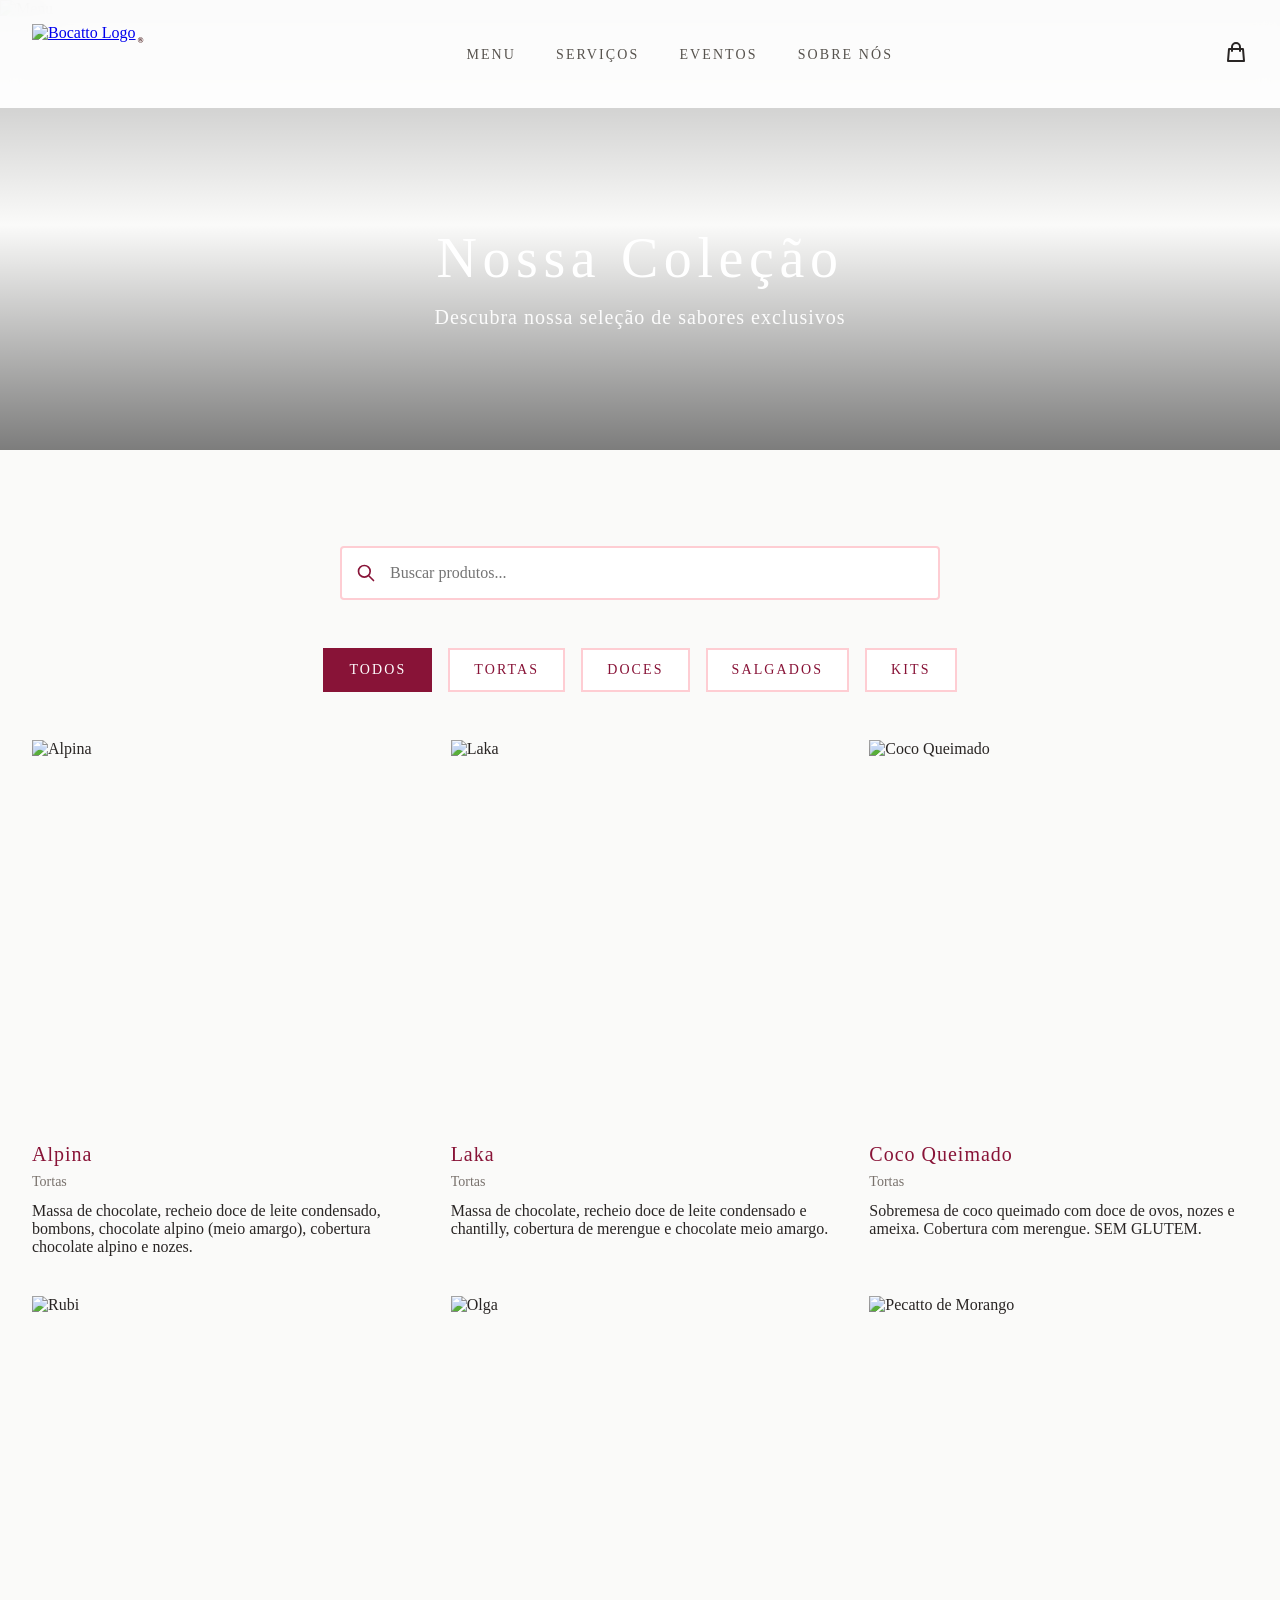
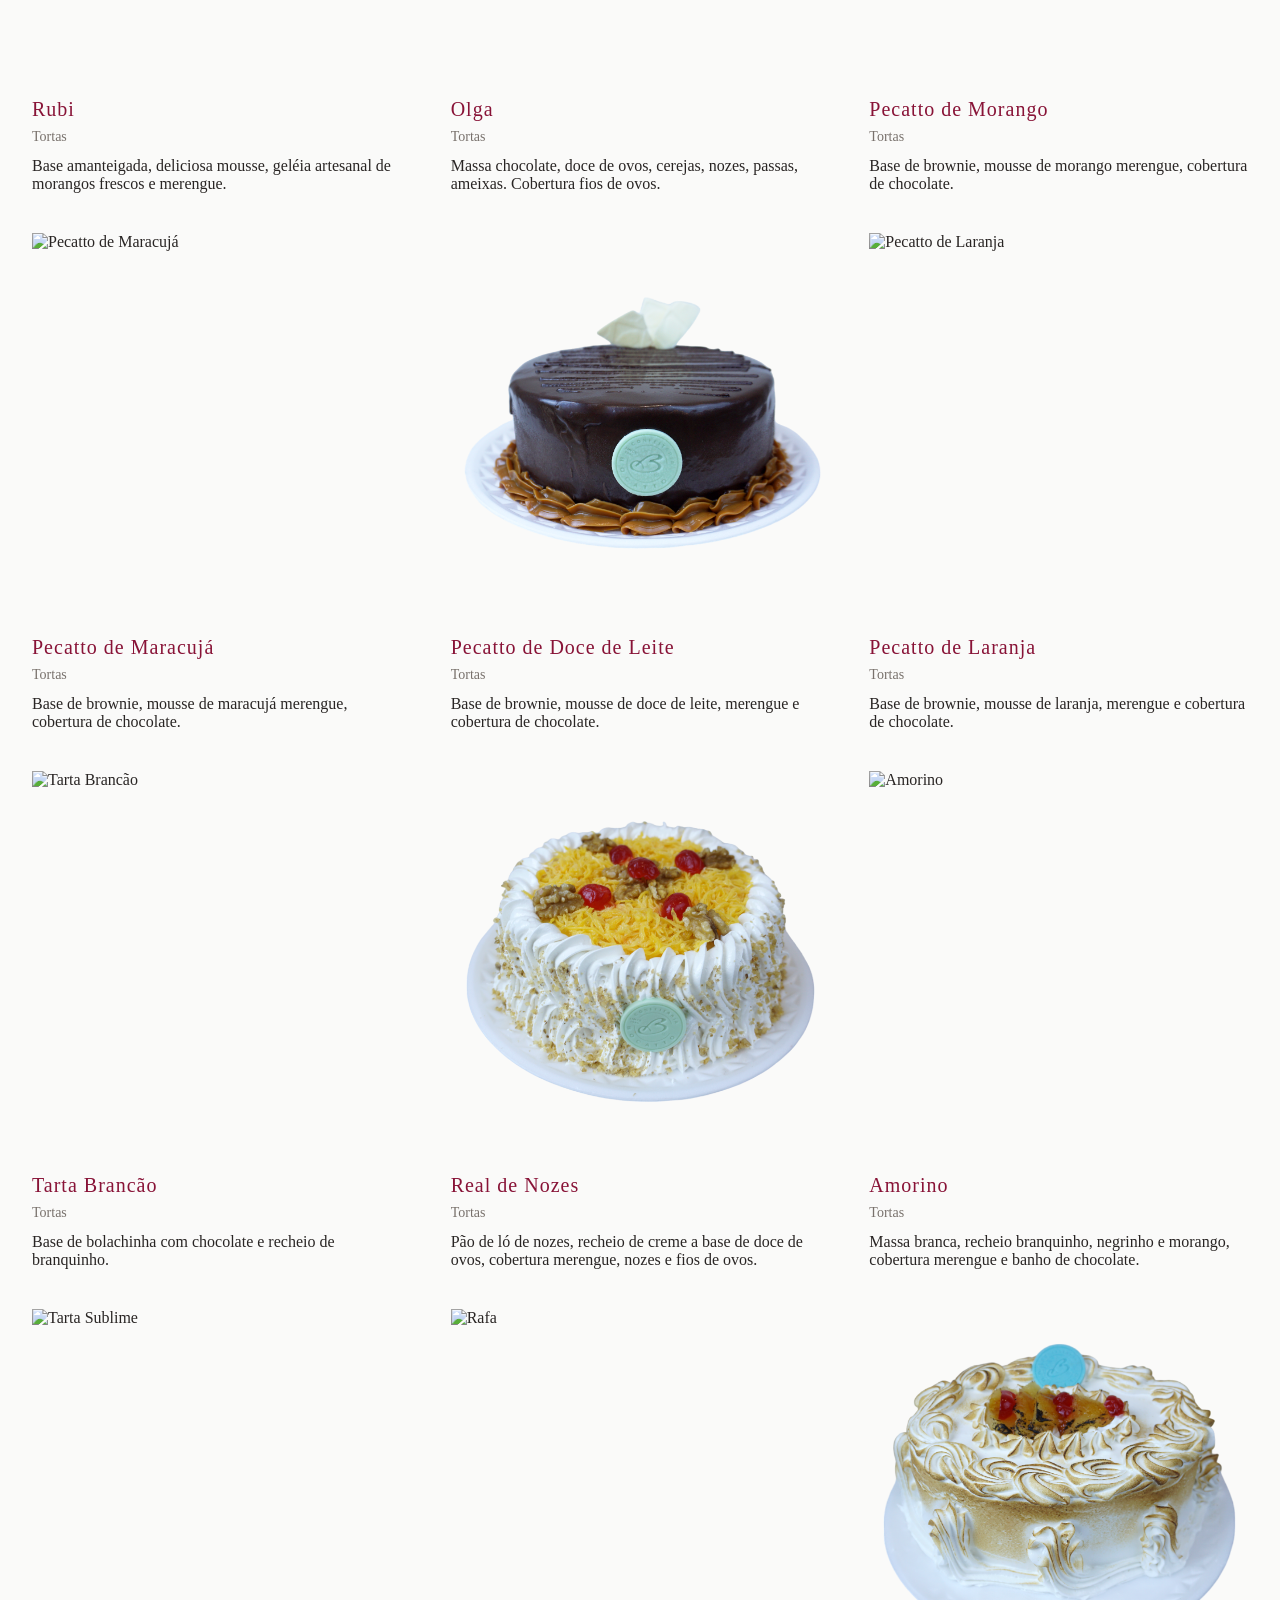
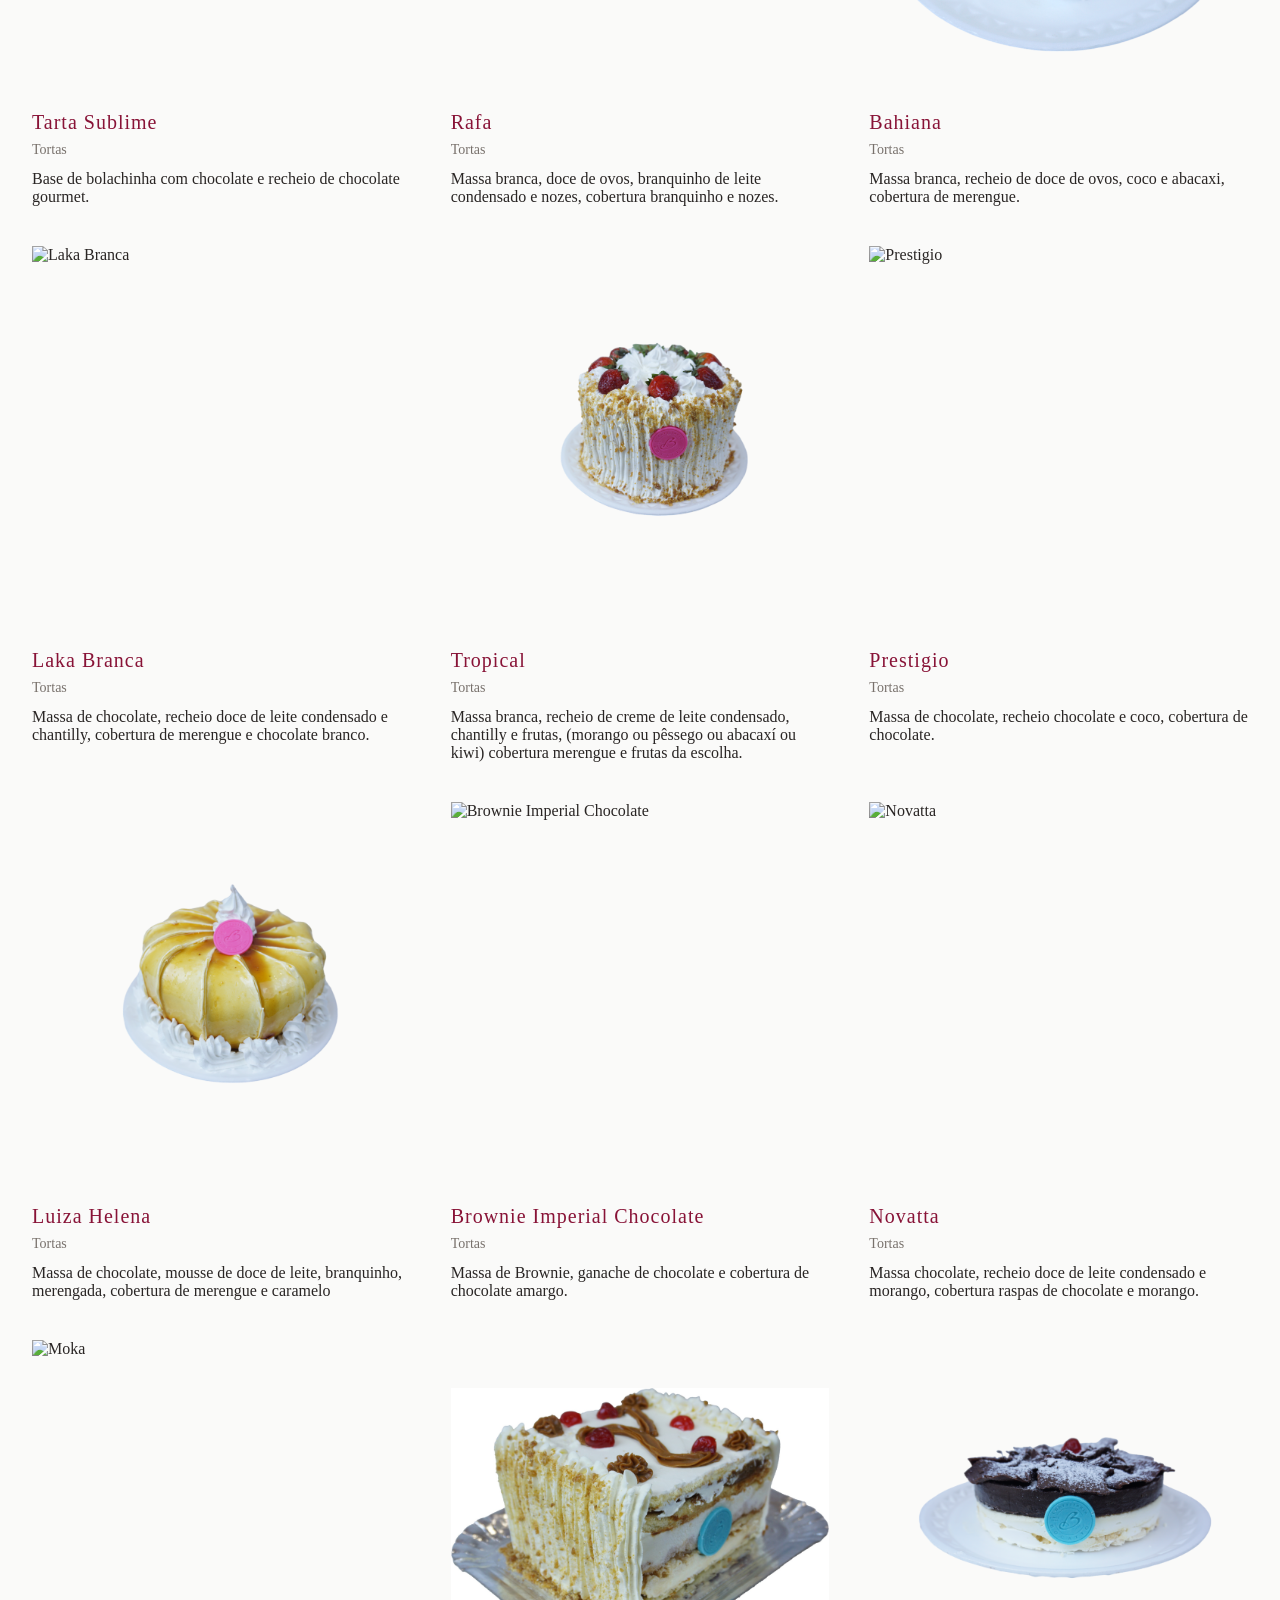
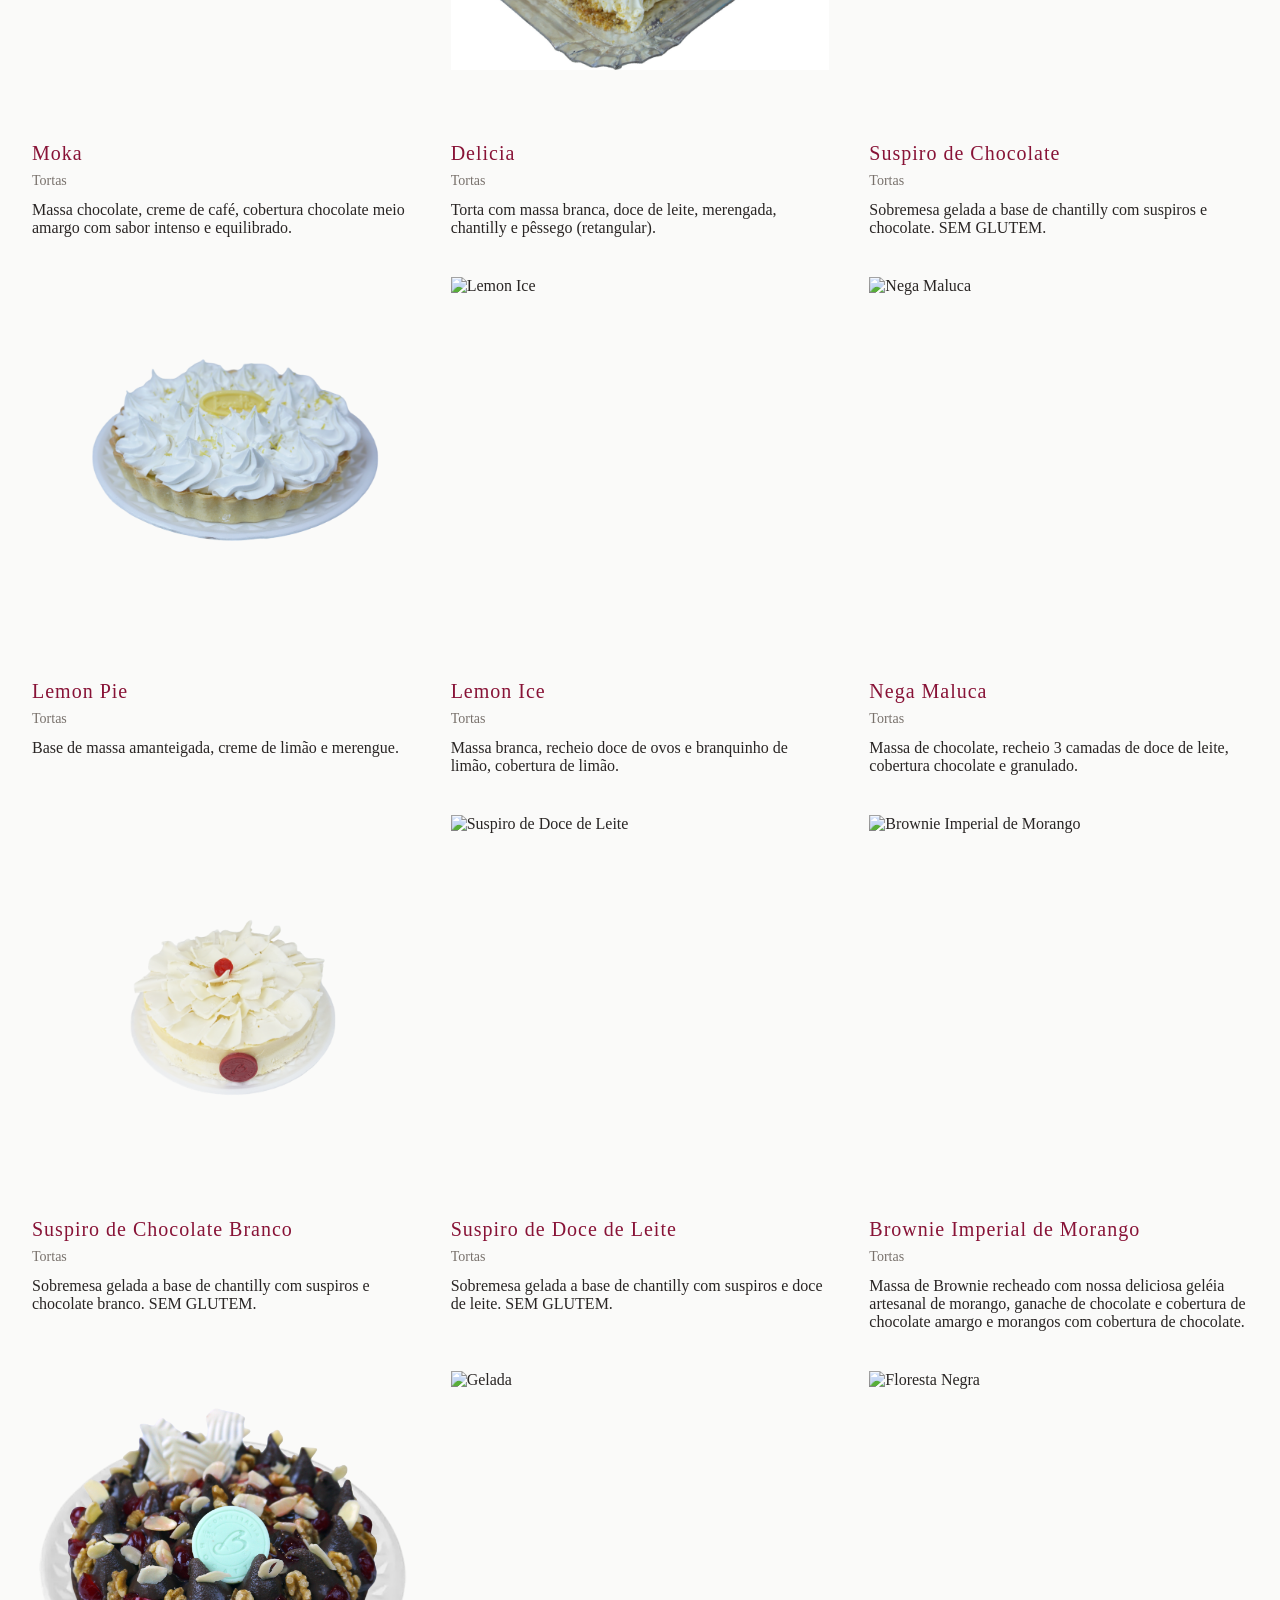
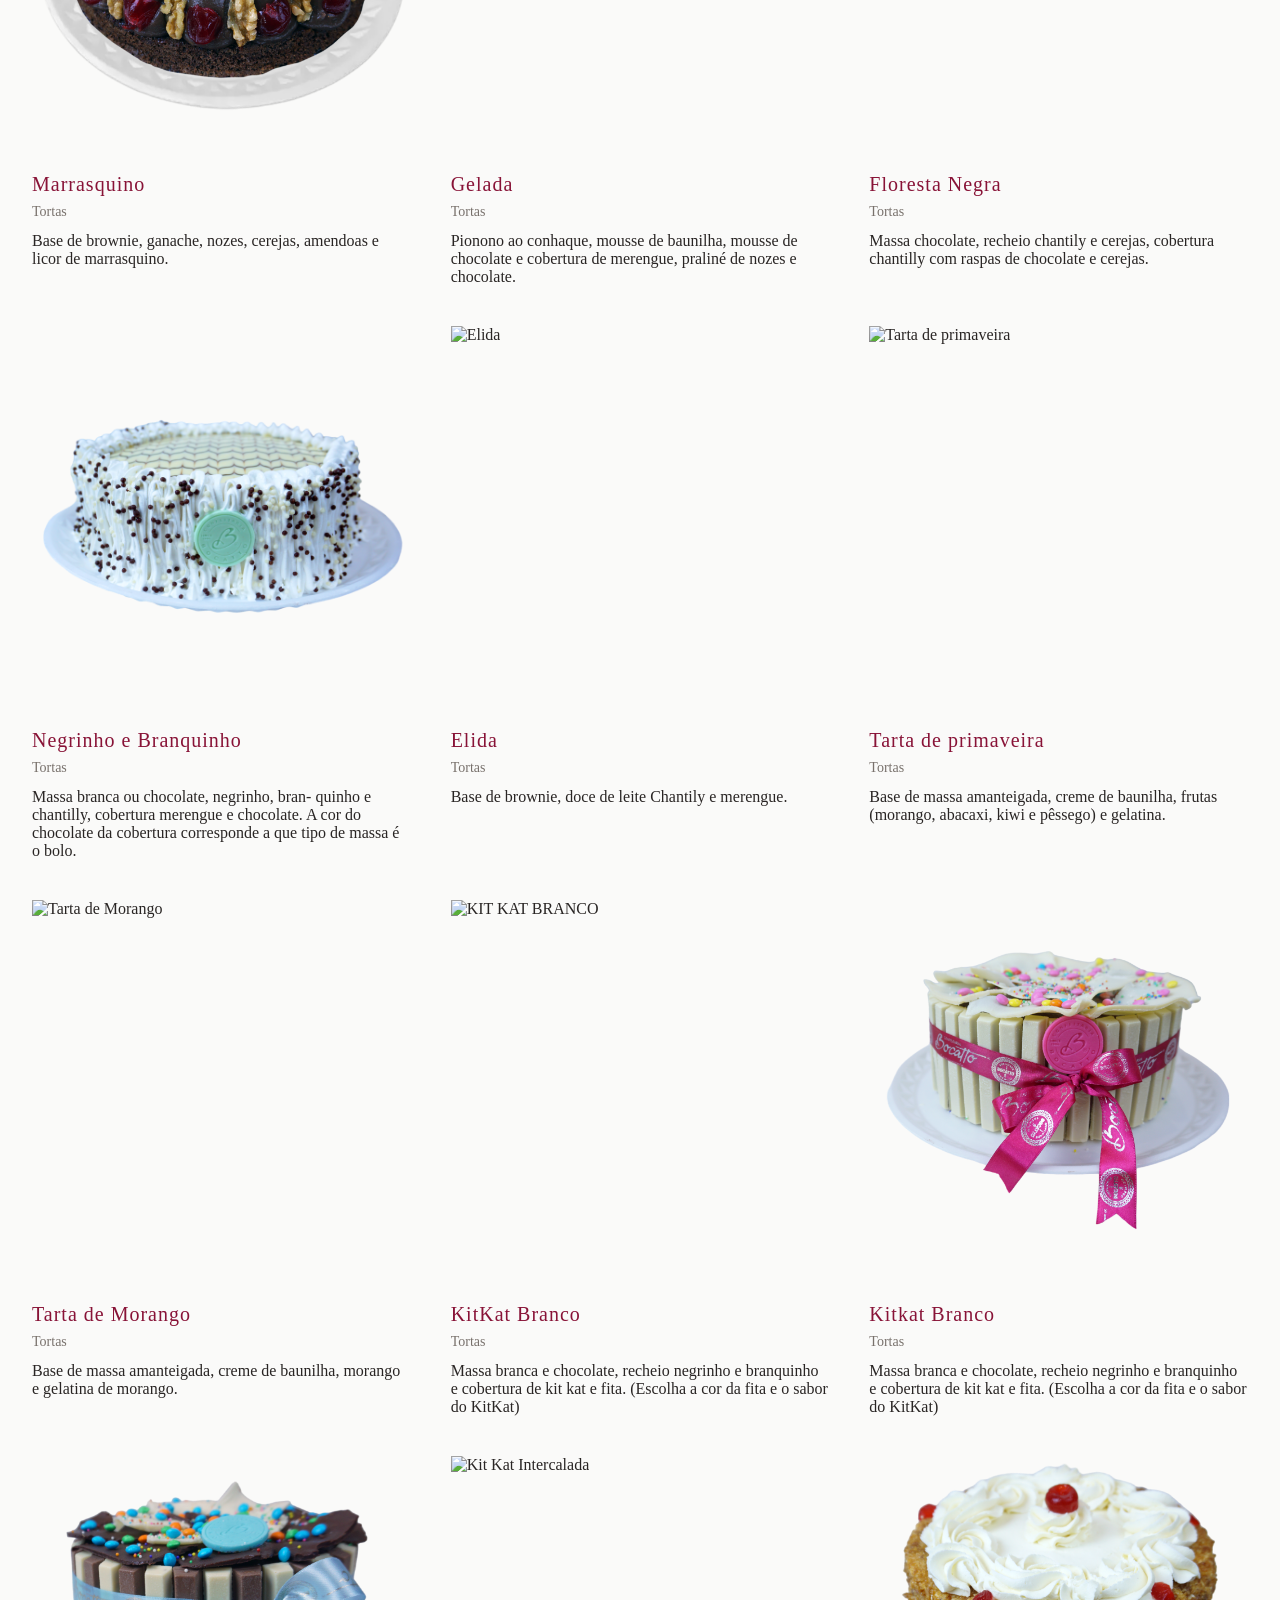
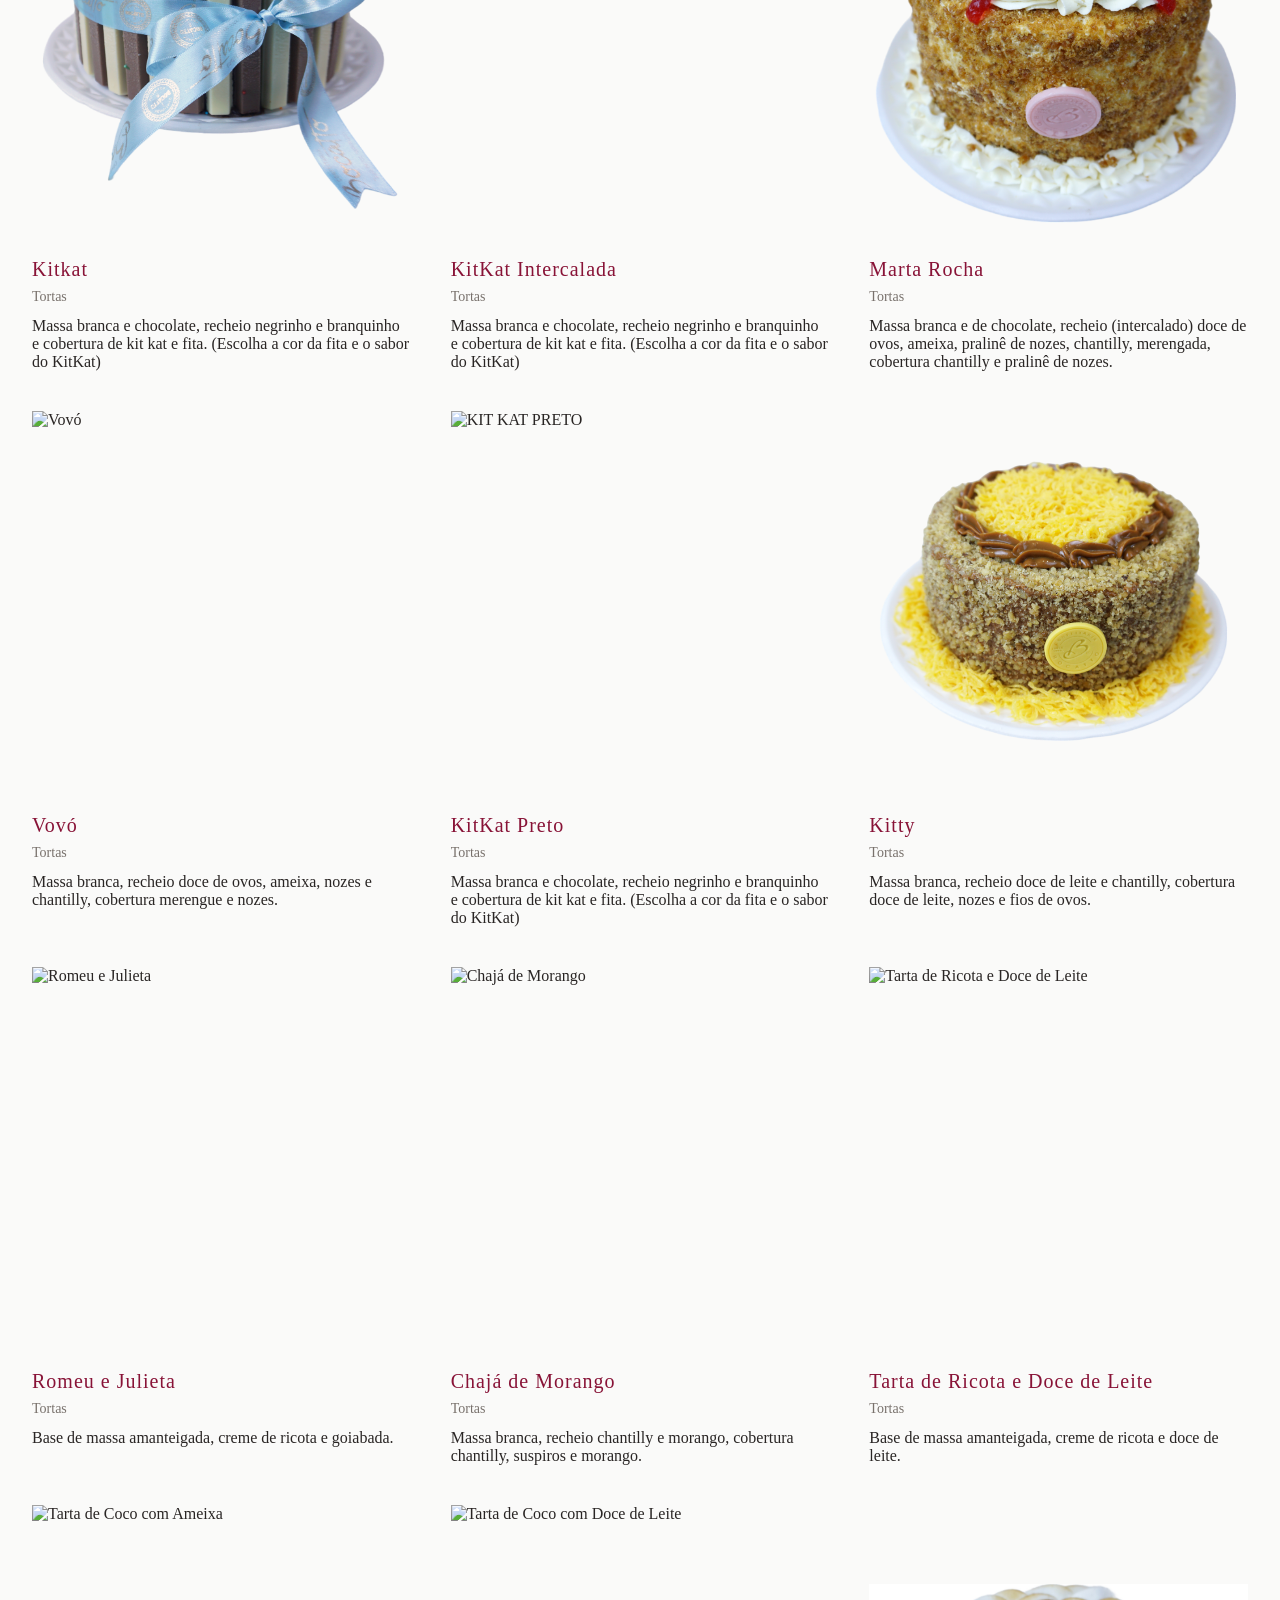
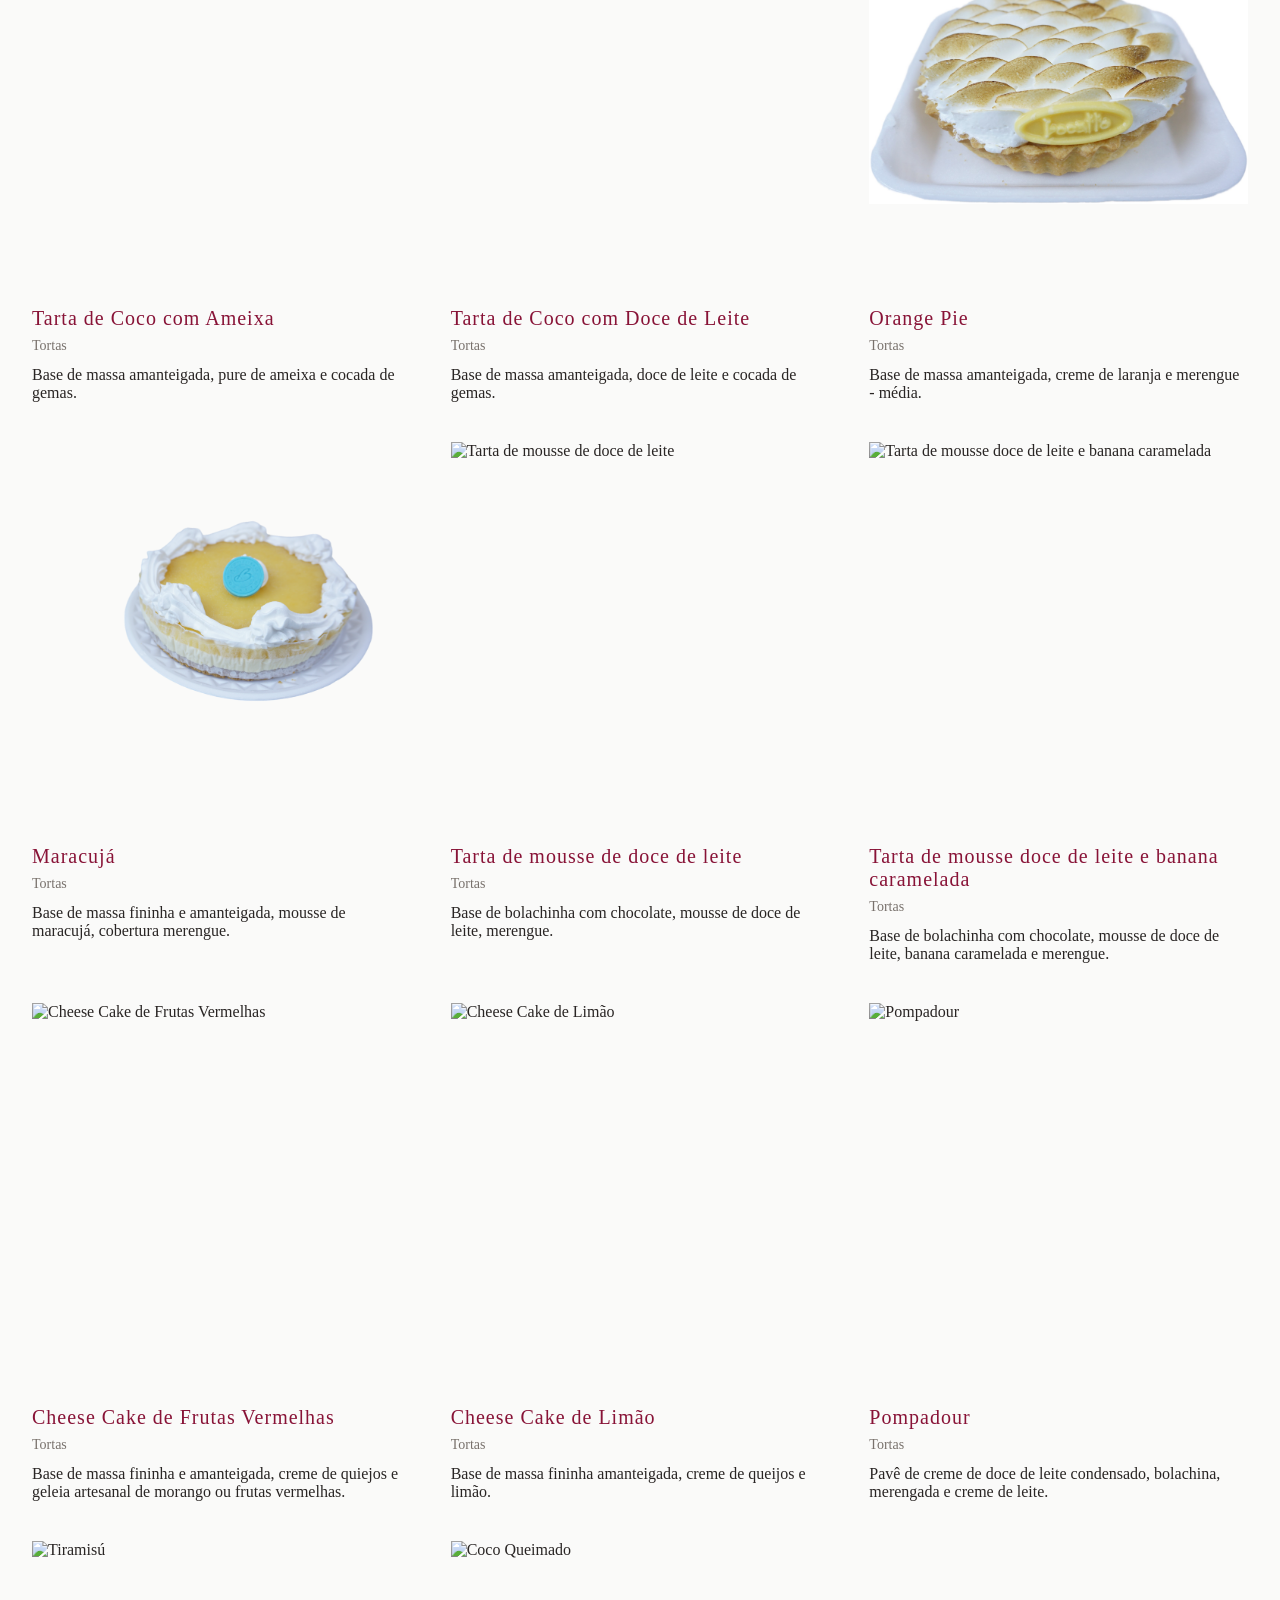
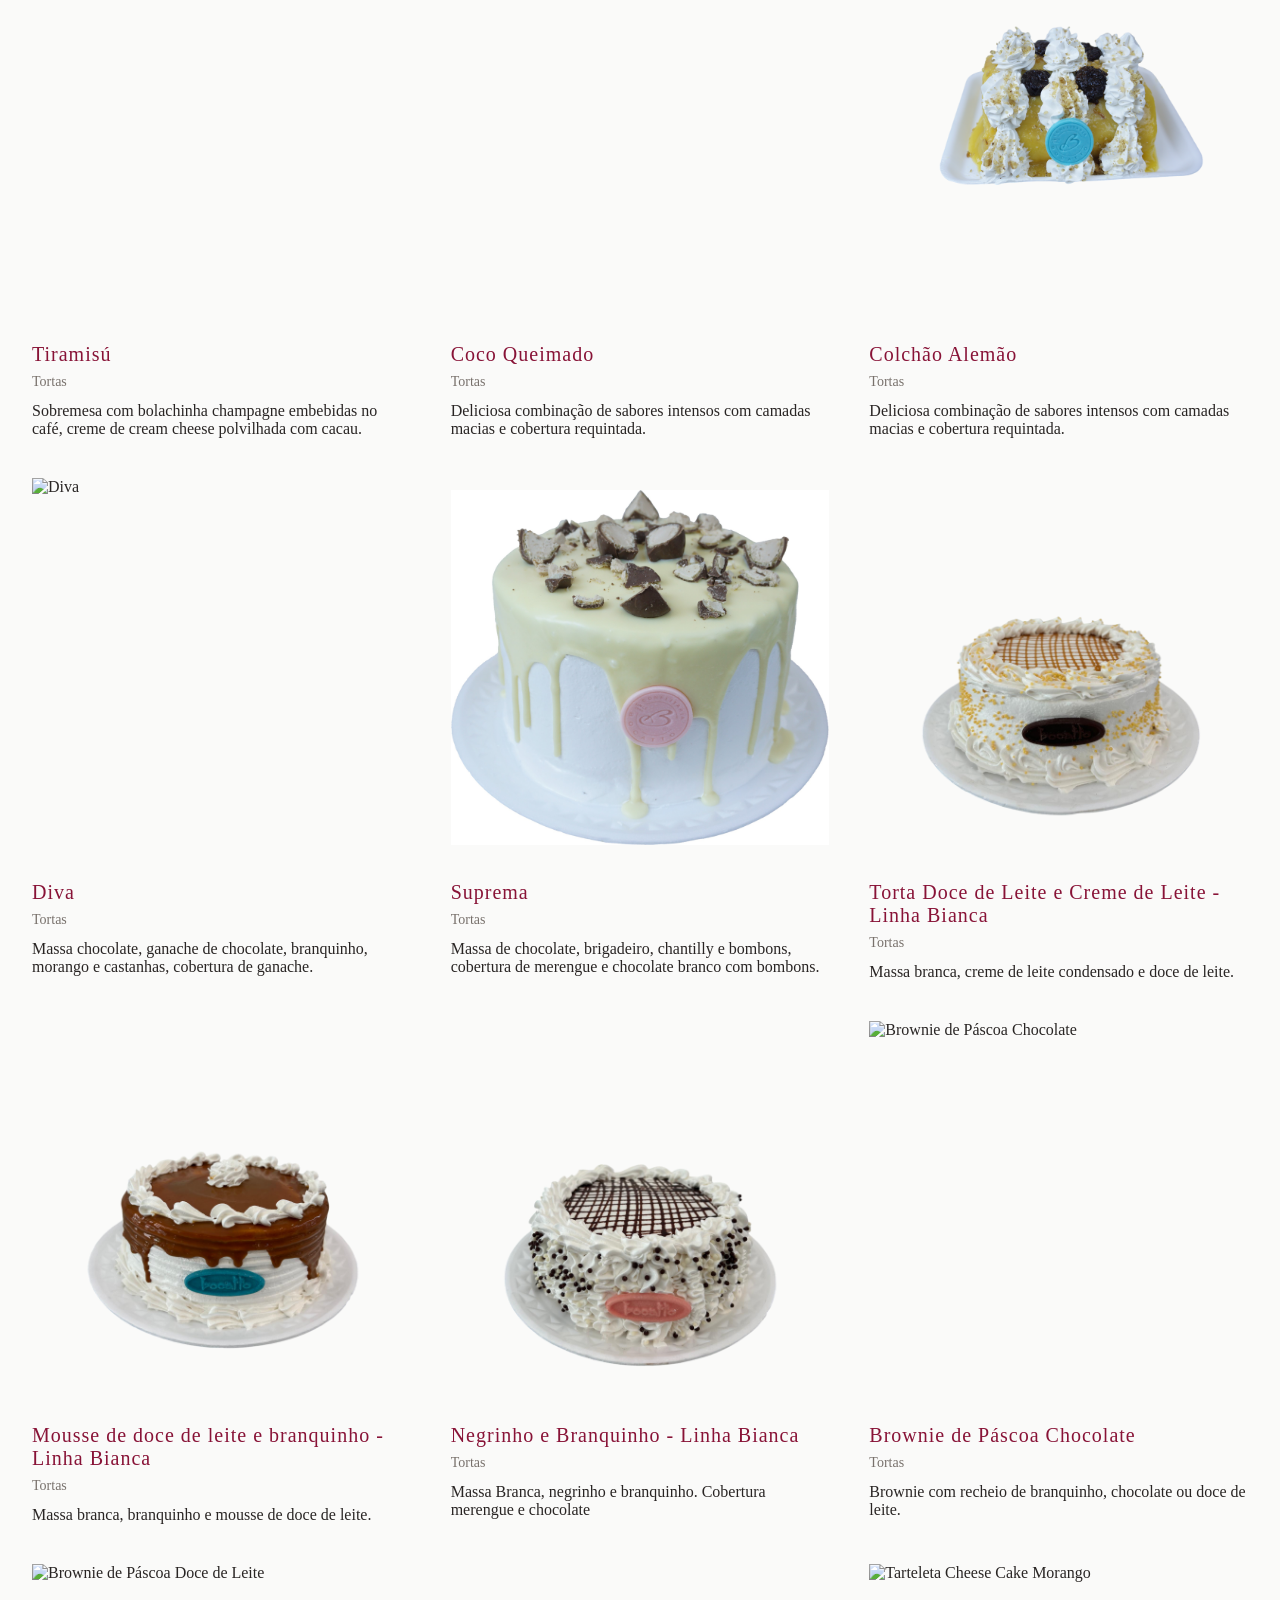
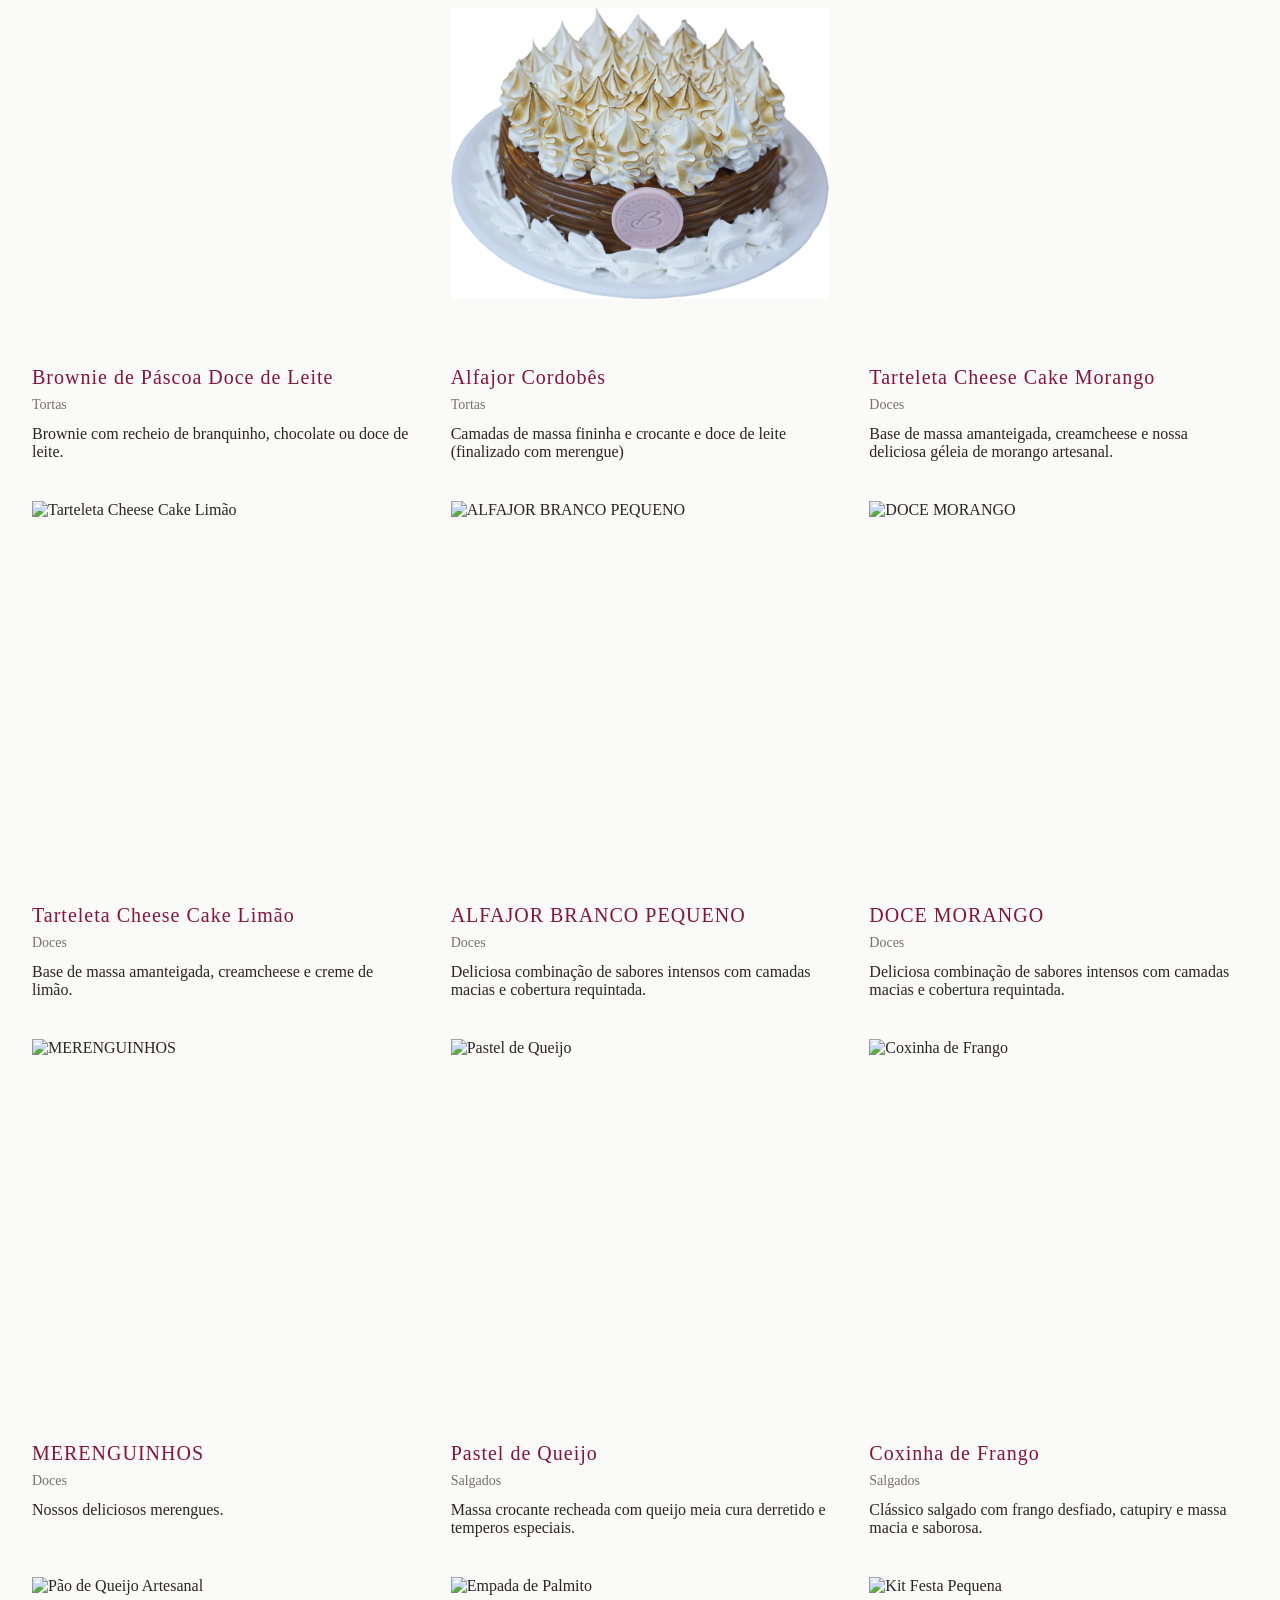
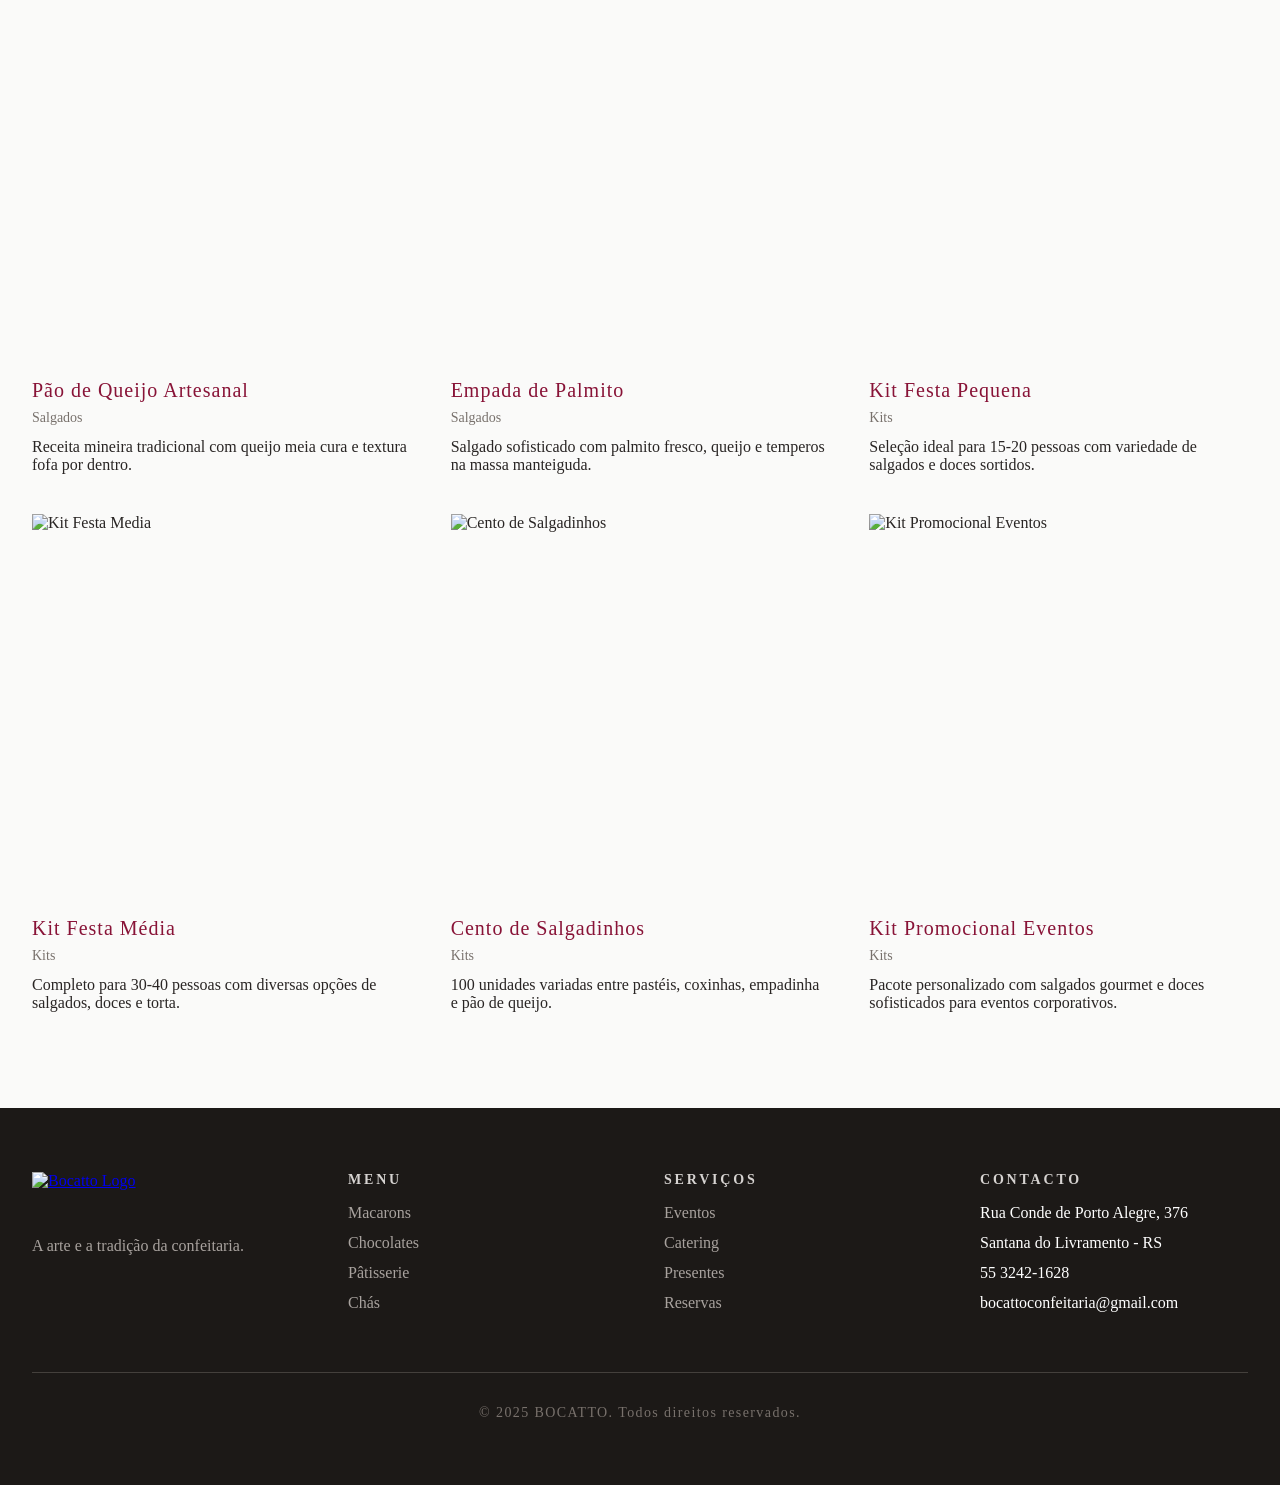
==== commit 57b6d942: "ok semi final cardapio and css trash bttn change" ====
--- a/produtos/index.html
+++ b/produtos/index.html
@@ -160,658 +160,794 @@
                     <p class="produtos-card-description">Massa de chocolate, recheio doce de leite condensado e chantilly, cobertura de merengue e chocolate meio amargo.</p>
                 </div>
 
-                <div class="produtos-card" data-category="tortas" loading="lazy" data-name="RUBI">
-                    <div class="produtos-card-image">
-                        <img src="/assets/images/produtos/1. RUBI.png" alt="RUBI">
-                        <div class="produtos-card-overlay">
-                            <button class="produtos-btn-cart" onclick='addToCart("RUBI", "Deliciosa combinação de sabores intensos com camadas macias e cobertura requintada.")'>ADICIONAR AO CARRINHO</button>
-                        </div>
-                    </div>
-                    <h3>RUBI</h3>
+                <div class="produtos-card" data-category="tortas" loading="lazy" data-name="Coco Queimado">
+                    <div class="produtos-card-image">
+                        <img src="/assets/images/produtos/Coco Queimado.png" alt="Coco Queimado">
+                        <div class="produtos-card-overlay">
+                            <button class="produtos-btn-cart" onclick='addToCart("Coco Queimado", "Sobremesa de coco queimado com doce de ovos, nozes e ameixa. Cobertura com merengue. SEM GLUTEM.")'>ADICIONAR AO CARRINHO</button>
+                        </div>
+                    </div>
+                    <h3>Coco Queimado</h3>
+                    <p class="produtos-card-category">Tortas</p>
+                    <p class="produtos-card-description">Sobremesa de coco queimado com doce de ovos, nozes e ameixa. Cobertura com merengue. SEM GLUTEM.</p>
+                </div>
+                
+
+                <div class="produtos-card" data-category="tortas" loading="lazy" data-name="Rubi">
+                    <div class="produtos-card-image">
+                        <img src="/assets/images/produtos/1. RUBI.png" alt="Rubi">
+                        <div class="produtos-card-overlay">
+                            <button class="produtos-btn-cart" onclick='addToCart("Rubi", "Base amanteigada, deliciosa mousse, geléia artesanal de morangos frescos e merengue.")'>ADICIONAR AO CARRINHO</button>
+                        </div>
+                    </div>
+                    <h3>Rubi</h3>
+                    <p class="produtos-card-category">Tortas</p>
+                    <p class="produtos-card-description">Base amanteigada, deliciosa mousse, geléia artesanal de morangos frescos e merengue.</p>
+                </div>
+
+                <div class="produtos-card" data-category="tortas" loading="lazy" data-name="Olga">
+                    <div class="produtos-card-image">
+                        <img src="/assets/images/produtos/4. Olga.png" alt="Olga">
+                        <div class="produtos-card-overlay">
+                            <button class="produtos-btn-cart" onclick='addToCart("Olga", "Massa chocolate, doce de ovos, cerejas, nozes, passas, ameixas. Cobertura fios de ovos.")'>ADICIONAR AO CARRINHO</button>
+                        </div>
+                    </div>
+                    <h3>Olga</h3>
+                    <p class="produtos-card-category">Tortas</p>
+                    <p class="produtos-card-description">Massa chocolate, doce de ovos, cerejas, nozes, passas, ameixas. Cobertura fios de ovos.</p>
+                </div>
+
+
+                <div class="produtos-card" data-category="tortas" loading="lazy" data-name="Pecatto de Morango" data-description="Base de brownie, mousse de morango merengue, cobertura de chocolate.">
+                    <div class="produtos-card-image">
+                        <img src="/assets/images/produtos/Pecatto de Morango (1).png" alt="Pecatto de Morango">
+                        <div class="produtos-card-overlay">
+                            <button class="produtos-btn-cart" onclick='addToCart("Pecatto de Morango", "Base de brownie, mousse de morango merengue, cobertura de chocolate.")'>ADICIONAR AO CARRINHO</button>
+                        </div>
+                    </div>
+                    <h3>Pecatto de Morango</h3>
+                    <p class="produtos-card-category">Tortas</p>
+                    <p class="produtos-card-description">Base de brownie, mousse de morango merengue, cobertura de chocolate.</p>
+                </div>
+
+                <div class="produtos-card" data-category="tortas" loading="lazy" data-name="Pecatto de Maracujá" data-description="Base de brownie, mousse de maracujá merengue, cobertura de chocolate.">
+                    <div class="produtos-card-image">
+                        <img src="/assets/images/produtos/Pecatto de Maracujá (1).png" alt="Pecatto de Maracujá">
+                        <div class="produtos-card-overlay">
+                            <button class="produtos-btn-cart" onclick='addToCart("Pecatto de Maracujá", "Base de brownie, mousse de maracujá merengue, cobertura de chocolate.")'>ADICIONAR AO CARRINHO</button>
+                        </div>
+                    </div>
+                    <h3>Pecatto de Maracujá</h3>
+                    <p class="produtos-card-category">Tortas</p>
+                    <p class="produtos-card-description">Base de brownie, mousse de maracujá merengue, cobertura de chocolate.</p>
+                </div>
+
+
+                <div class="produtos-card" data-category="tortas" loading="lazy" data-name="Pecatto de Doce de Leite" data-description="Base de brownie, mousse de doce de leite, merengue e cobertura de chocolate.">
+                    <div class="produtos-card-image">
+                        <img src="/assets/images/produtos/10. Pecatto de Doce de Leite.png" alt="Pecatto de Doce de Leite">
+                        <div class="produtos-card-overlay">
+                            <button class="produtos-btn-cart" onclick='addToCart("Pecatto de Doce de Leite", "Base de brownie, mousse de doce de leite, merengue e cobertura de chocolate.")'>ADICIONAR AO CARRINHO</button>
+                        </div>
+                    </div>
+                    <h3>Pecatto de Doce de Leite</h3>
+                    <p class="produtos-card-category">Tortas</p>
+                    <p class="produtos-card-description">Base de brownie, mousse de doce de leite, merengue e cobertura de chocolate.</p>
+                </div>
+
+                <div class="produtos-card" data-category="tortas" loading="lazy" data-name="Pecatto de Laranja" data-description="Base de brownie, mousse de laranja, merengue e cobertura de chocolate.">
+                    <div class="produtos-card-image">
+                        <img src="/assets/images/produtos/10. Pecatto de Laranja.png" alt="Pecatto de Laranja">
+                        <div class="produtos-card-overlay">
+                            <button class="produtos-btn-cart" onclick='addToCart("Pecatto de Laranja", "Base de brownie, mousse de laranja, merengue e cobertura de chocolate.")'>ADICIONAR AO CARRINHO</button>
+                        </div>
+                    </div>
+                    <h3>Pecatto de Laranja</h3>
+                    <p class="produtos-card-category">Tortas</p>
+                    <p class="produtos-card-description">Base de brownie, mousse de laranja, merengue e cobertura de chocolate.</p>
+                </div>
+
+                <div class="produtos-card" data-category="tortas" loading="lazy" data-name="Tarta Brancão">
+                    <div class="produtos-card-image">
+                        <img src="/assets/images/produtos/10. TARTA BRANCãO.png" alt="Tarta Brancão">
+                        <div class="produtos-card-overlay">
+                            <button class="produtos-btn-cart" onclick='addToCart("Tarta Brancão", "Base de bolachinha com chocolate e recheio de branquinho.")'>ADICIONAR AO CARRINHO</button>
+                        </div>
+                    </div>
+                    <h3>Tarta Brancão</h3>
+                    <p class="produtos-card-category">Tortas</p>
+                    <p class="produtos-card-description">Base de bolachinha com chocolate e recheio de branquinho.</p>
+                </div>
+
+                <div class="produtos-card" data-category="tortas" loading="lazy" data-name="Real de Nozes" data-description="Pão de ló de nozes, recheio de creme a base de doce de ovos, cobertura merengue, nozes e fios de ovos.">
+                    <div class="produtos-card-image">
+                        <img src="/assets/images/produtos/11. Real de Nozes.png" alt="Real de Nozes">
+                        <div class="produtos-card-overlay">
+                            <button class="produtos-btn-cart" onclick='addToCart("Real de Nozes", "Pão de ló de nozes, recheio de creme a base de doce de ovos, cobertura merengue, nozes e fios de ovos.")'>ADICIONAR AO CARRINHO</button>
+                        </div>
+                    </div>
+                    <h3>Real de Nozes</h3>
+                    <p class="produtos-card-category">Tortas</p>
+                    <p class="produtos-card-description">Pão de ló de nozes, recheio de creme a base de doce de ovos, cobertura merengue, nozes e fios de ovos.</p>
+                </div>
+
+                <div class="produtos-card" data-category="tortas" loading="lazy" data-name="Amorino" data-description="Massa branca, recheio branquinho, negrinho e morango, cobertura merengue e banho de chocolate.">
+                    <div class="produtos-card-image">
+                        <img src="/assets/images/produtos/Amorino.png" alt="Amorino">
+                        <div class="produtos-card-overlay">
+                            <button class="produtos-btn-cart" onclick='addToCart("Amorino", "Massa branca, recheio branquinho, negrinho e morango, cobertura merengue e banho de chocolate.")'>ADICIONAR AO CARRINHO</button>
+                        </div>
+                    </div>
+                    <h3>Amorino</h3>
+                    <p class="produtos-card-category">Tortas</p>
+                    <p class="produtos-card-description">Massa branca, recheio branquinho, negrinho e morango, cobertura merengue e banho de chocolate.</p>
+                </div>
+ 
+
+                <div class="produtos-card" data-category="tortas" loading="lazy" data-name="Tarta Sublime">
+                    <div class="produtos-card-image">
+                        <img src="/assets/images/produtos/11. TARTA SUBLIME.png" alt="Tarta Sublime">
+                        <div class="produtos-card-overlay">
+                            <button class="produtos-btn-cart" onclick='addToCart("Tarta Sublime", "Base de bolachinha com chocolate e recheio de chocolate gourmet.")'>ADICIONAR AO CARRINHO</button>
+                        </div>
+                    </div>
+                    <h3>Tarta Sublime</h3>
+                    <p class="produtos-card-category">Tortas</p>
+                    <p class="produtos-card-description">Base de bolachinha com chocolate e recheio de chocolate gourmet.</p>
+                </div>
+
+                <div class="produtos-card" data-category="tortas" loading="lazy" data-name="Rafa" data-description="Massa branca, doce de ovos, branquinho de leite condensado e nozes, cobertura branquinho e nozes.">
+                    <div class="produtos-card-image">
+                        <img src="/assets/images/produtos/13. Rafa.png" alt="Rafa">
+                        <div class="produtos-card-overlay">
+                            <button class="produtos-btn-cart" onclick='addToCart("Rafa", "Massa branca, doce de ovos, branquinho de leite condensado e nozes, cobertura branquinho e nozes.")'>ADICIONAR AO CARRINHO</button>
+                        </div>
+                    </div>
+                    <h3>Rafa</h3>
+                    <p class="produtos-card-category">Tortas</p>
+                    <p class="produtos-card-description">Massa branca, doce de ovos, branquinho de leite condensado e nozes, cobertura branquinho e nozes.</p>
+                </div>
+
+                <div class="produtos-card" data-category="tortas" loading="lazy" data-name="Bahiana" data-description="Massa branca, recheio de doce de ovos, coco e abacaxi, cobertura de merengue.">
+                    <div class="produtos-card-image">
+                        <img src="/assets/images/produtos/14. Bahiana.png" alt="Bahiana">
+                        <div class="produtos-card-overlay">
+                            <button class="produtos-btn-cart" onclick='addToCart("Bahiana", "Massa branca, recheio de doce de ovos, coco e abacaxi, cobertura de merengue.")'>ADICIONAR AO CARRINHO</button>
+                        </div>
+                    </div>
+                    <h3>Bahiana</h3>
+                    <p class="produtos-card-category">Tortas</p>
+                    <p class="produtos-card-description">Massa branca, recheio de doce de ovos, coco e abacaxi, cobertura de merengue.</p>
+                </div>
+
+                <div class="produtos-card" data-category="tortas" loading="lazy" data-name="Laka Branca" data-description="Massa de chocolate, recheio doce de leite condensado e chantilly, cobertura de merengue e chocolate branco.">
+                    <div class="produtos-card-image">
+                        <img src="/assets/images/produtos/16. LAKA BRANCA.png" alt="Laka Branca">
+                        <div class="produtos-card-overlay">
+                            <button class="produtos-btn-cart" onclick='addToCart("Laka Branca", "Massa de chocolate, recheio doce de leite condensado e chantilly, cobertura de merengue e chocolate branco.")'>ADICIONAR AO CARRINHO</button>
+                        </div>
+                    </div>
+                    <h3>Laka Branca</h3>
+                    <p class="produtos-card-category">Tortas</p>
+                    <p class="produtos-card-description">Massa de chocolate, recheio doce de leite condensado e chantilly, cobertura de merengue e chocolate branco.</p>
+                </div>
+
+                <div class="produtos-card" data-category="tortas" loading="lazy" data-name="Tropical" data-description="Massa branca, recheio de creme de leite condensado, chantilly e frutas, (morango ou pêssego ou abacaxí ou kiwi) cobertura merengue e frutas da escolha.">
+                    <div class="produtos-card-image">
+                        <img src="/assets/images/produtos/16. Tropical de Morango.png" alt="Tropical">
+                        <div class="produtos-card-overlay">
+                            <button class="produtos-btn-cart" onclick='addToCart("Tropical", "Massa branca, recheio de creme de leite condensado, chantilly e frutas, (morango ou pêssego ou abacaxí ou kiwi) cobertura merengue e frutas da escolha.")'>ADICIONAR AO CARRINHO</button>
+                        </div>
+                    </div>
+                    <h3>Tropical</h3>
+                    <p class="produtos-card-category">Tortas</p>
+                    <p class="produtos-card-description">Massa branca, recheio de creme de leite condensado, chantilly e frutas, (morango ou pêssego ou abacaxí ou kiwi) cobertura merengue e frutas da escolha.</p>
+                </div>
+
+                <div class="produtos-card" data-category="tortas" loading="lazy" data-name="Prestigio" data-description="Massa de chocolate, recheio chocolate e coco, cobertura de chocolate.">
+                    <div class="produtos-card-image">
+                        <img src="/assets/images/produtos/17. Prestigio.png" alt="Prestigio">
+                        <div class="produtos-card-overlay">
+                            <button class="produtos-btn-cart" onclick='addToCart("Prestigio", "Massa de chocolate, recheio chocolate e coco, cobertura de chocolate.")'>ADICIONAR AO CARRINHO</button>
+                        </div>
+                    </div>
+                    <h3>Prestigio</h3>
+                    <p class="produtos-card-category">Tortas</p>
+                    <p class="produtos-card-description">Massa de chocolate, recheio chocolate e coco, cobertura de chocolate.</p>
+                </div>
+
+                <div class="produtos-card" data-category="tortas" loading="lazy" data-name="Luiza Helena" data-description="Massa de chocolate, mousse de doce de leite, branquinho, merengada, cobertura de merengue e caramelo">
+                    <div class="produtos-card-image">
+                        <img src="/assets/images/produtos/19. Luiza Helena.png" alt="Luiza Helena">
+                        <div class="produtos-card-overlay">
+                            <button class="produtos-btn-cart" onclick='addToCart("Luiza Helena", "Massa de chocolate, mousse de doce de leite, branquinho, merengada, cobertura de merengue e caramelo")'>ADICIONAR AO CARRINHO</button>
+                        </div>
+                    </div>
+                    <h3>Luiza Helena</h3>
+                    <p class="produtos-card-category">Tortas</p>
+                    <p class="produtos-card-description">Massa de chocolate, mousse de doce de leite, branquinho, merengada, cobertura de merengue e caramelo</p>
+                </div>
+
+                <div class="produtos-card" data-category="tortas" loading="lazy" data-name="BROWNIE IMPERIAL CHOCOLATE">
+                    <div class="produtos-card-image">
+                        <img src="/assets/images/produtos/2. BROWNIE IMPERIAL CHCOCOLATE.png" alt="Brownie Imperial Chocolate">
+                        <div class="produtos-card-overlay">
+                            <button class="produtos-btn-cart" onclick='addToCart("Brownie Imperial Chocolate", "Massa de Brownie, ganache de chocolate e cobertura de chocolate amargo.")'>ADICIONAR AO CARRINHO</button>
+                        </div>
+                    </div>
+                    <h3>Brownie Imperial Chocolate</h3>
+                    <p class="produtos-card-category">Tortas</p>
+                    <p class="produtos-card-description">Massa de Brownie, ganache de chocolate e cobertura de chocolate amargo.</p>
+                </div>
+
+                <div class="produtos-card" data-category="tortas" loading="lazy" data-name="Novatta" data-description="Massa chocolate, recheio doce de leite condensado e morango, cobertura raspas de chocolate e morango.">
+                    <div class="produtos-card-image">
+                        <img src="/assets/images/produtos/2. Novatta.png" alt="Novatta">
+                        <div class="produtos-card-overlay">
+                            <button class="produtos-btn-cart" onclick='addToCart("Novatta", "Massa chocolate, recheio doce de leite condensado e morango, cobertura raspas de chocolate e morango.")'>ADICIONAR AO CARRINHO</button>
+                        </div>
+                    </div>
+                    <h3>Novatta</h3>
+                    <p class="produtos-card-category">Tortas</p>
+                    <p class="produtos-card-description">Massa chocolate, recheio doce de leite condensado e morango, cobertura raspas de chocolate e morango.</p>
+                </div>
+
+                <div class="produtos-card" data-category="tortas" loading="lazy" data-name="Moka" data-description="Massa chocolate, creme de café, cobertura chocolate meio amargo com sabor intenso e equilibrado.">
+                    <div class="produtos-card-image">
+                        <img src="/assets/images/produtos/Mokaa.png" alt="Moka">
+                        <div class="produtos-card-overlay">
+                            <button class="produtos-btn-cart" onclick='addToCart("Moka", "Massa chocolate, creme de café, cobertura chocolate meio amargo com sabor intenso e equilibrado.")'>ADICIONAR AO CARRINHO</button>
+                        </div>
+                    </div>
+                    <h3>Moka</h3>
+                    <p class="produtos-card-category">Tortas</p>
+                    <p class="produtos-card-description">Massa chocolate, creme de café, cobertura chocolate meio amargo com sabor intenso e equilibrado.</p>
+                </div>
+
+                <div class="produtos-card" data-category="tortas" loading="lazy" data-name="Delicia" data-description="Torta com massa branca, doce de leite, merengada, chantilly e pêssego (retangular).">
+                    <div class="produtos-card-image">
+                        <img src="/assets/images/produtos/Delicia.jpg" alt="Delicia">
+                        <div class="produtos-card-overlay">
+                            <button class="produtos-btn-cart" onclick='addToCart("Delicia", "Torta com massa branca, doce de leite, merengada, chantilly e pêssego (retangular).")'>ADICIONAR AO CARRINHO</button>
+                        </div>
+                    </div>
+                    <h3>Delicia</h3>
+                    <p class="produtos-card-category">Tortas</p>
+                    <p class="produtos-card-description">Torta com massa branca, doce de leite, merengada, chantilly e pêssego (retangular).</p>
+                </div>
+
+                <div class="produtos-card" data-category="tortas" loading="lazy" data-name="Suspiro de Chocolate" data-description="Sobremesa gelada a base de chantilly com suspiros e chocolate. SEM GLUTEM.">
+                    <div class="produtos-card-image">
+                        <img src="/assets/images/produtos/Suspiro de Chocolate.png" alt="Suspiro de Chocolate">
+                        <div class="produtos-card-overlay">
+                            <button class="produtos-btn-cart" onclick='addToCart("Suspiro de Chocolate", "Sobremesa gelada a base de chantilly com suspiros e chocolate. SEM GLUTEM.")'>ADICIONAR AO CARRINHO</button>
+                        </div>
+                    </div>
+                    <h3>Suspiro de Chocolate</h3>
+                    <p class="produtos-card-category">Tortas</p>
+                    <p class="produtos-card-description">Sobremesa gelada a base de chantilly com suspiros e chocolate. SEM GLUTEM.</p>
+                </div>
+
+                <div class="produtos-card" data-category="tortas" loading="lazy" data-name="Lemon Pie" data-description="Base de massa amanteigada, creme de limão e merengue.">
+                    <div class="produtos-card-image">
+                        <img src="/assets/images/produtos/Lemon Pie (2).png" alt="Lemon Pie">
+                        <div class="produtos-card-overlay">
+                            <button class="produtos-btn-cart" onclick='addToCart("Lemon Pie", "Base de massa amanteigada, creme de limão e merengue.")'>ADICIONAR AO CARRINHO</button>
+                        </div>
+                    </div>
+                    <h3>Lemon Pie</h3>
+                    <p class="produtos-card-category">Tortas</p>
+                    <p class="produtos-card-description">Base de massa amanteigada, creme de limão e merengue.</p>
+                </div>
+
+
+                <div class="produtos-card" data-category="tortas" loading="lazy" data-name="Lemon Ice" data-description="Massa branca, recheio doce de ovos e branquinho de limão, cobertura de limão.">
+                    <div class="produtos-card-image">
+                        <img src="/assets/images/produtos/Lemon Ice.png" alt="Lemon Ice">
+                        <div class="produtos-card-overlay">
+                            <button class="produtos-btn-cart" onclick='addToCart("Lemon Ice", "Massa branca, recheio doce de ovos e branquinho de limão, cobertura de limão.")'>ADICIONAR AO CARRINHO</button>
+                        </div>
+                    </div>
+                    <h3>Lemon Ice</h3>
+                    <p class="produtos-card-category">Tortas</p>
+                    <p class="produtos-card-description">Massa branca, recheio doce de ovos e branquinho de limão, cobertura de limão.</p>
+                </div>
+
+                <div class="produtos-card" data-category="tortas" loading="lazy" data-name="Nega Maluca" data-description="Massa de chocolate, recheio 3 camadas de doce de leite, cobertura chocolate e granulado.">
+                    <div class="produtos-card-image">
+                        <img src="/assets/images/produtos/24. Nega Maluca.png" alt="Nega Maluca">
+                        <div class="produtos-card-overlay">
+                            <button class="produtos-btn-cart" onclick='addToCart("Nega Maluca", "Massa de chocolate, recheio 3 camadas de doce de leite, cobertura chocolate e granulado.")'>ADICIONAR AO CARRINHO</button>
+                        </div>
+                    </div>
+                    <h3>Nega Maluca</h3>
+                    <p class="produtos-card-category">Tortas</p>
+                    <p class="produtos-card-description">Massa de chocolate, recheio 3 camadas de doce de leite, cobertura chocolate e granulado.</p>
+                </div>
+
+                <div class="produtos-card" data-category="tortas" loading="lazy" data-name="Suspiro de Chocolate Branco" data-description="Sobremesa gelada a base de chantilly com suspiros e chocolate branco. SEM GLUTEM.">
+                    <div class="produtos-card-image">
+                        <img src="/assets/images/produtos/26. Suspiro de Chocolate Branco.png" alt="Suspiro de Chocolate Branco">
+                        <div class="produtos-card-overlay">
+                            <button class="produtos-btn-cart" onclick='addToCart("Suspiro de Chocolate Branco", "Sobremesa gelada a base de chantilly com suspiros e chocolate branco. SEM GLUTEM.")'>ADICIONAR AO CARRINHO</button>
+                        </div>
+                    </div>
+                    <h3>Suspiro de Chocolate Branco</h3>
+                    <p class="produtos-card-category">Tortas</p>
+                    <p class="produtos-card-description">Sobremesa gelada a base de chantilly com suspiros e chocolate branco. SEM GLUTEM.</p>
+                </div>
+
+                <div class="produtos-card" data-category="tortas" loading="lazy" data-name="Suspiro de Doce de Leite" data-description="Sobremesa gelada a base de chantilly com suspiros e doce de leite. SEM GLUTEM.">
+                    <div class="produtos-card-image">
+                        <img src="/assets/images/produtos/Suspiro de Doce de Leite.png" alt="Suspiro de Doce de Leite">
+                        <div class="produtos-card-overlay">
+                            <button class="produtos-btn-cart" onclick='addToCart("Suspiro de Doce de Leite", "Sobremesa gelada a base de chantilly com suspiros e doce de leite. SEM GLUTEM.")'>ADICIONAR AO CARRINHO</button>
+                        </div>
+                    </div>
+                    <h3>Suspiro de Doce de Leite</h3>
+                    <p class="produtos-card-category">Tortas</p>
+                    <p class="produtos-card-description">Sobremesa gelada a base de chantilly com suspiros e doce de leite. SEM GLUTEM.</p>
+                </div>
+
+                <div class="produtos-card" data-category="tortas" loading="lazy" data-name="Brownie Imperial de Morango">
+                    <div class="produtos-card-image">
+                        <img src="/assets/images/produtos/3. BROWNIE IMPERIAL MORANGO.png" alt="Brownie Imperial de Morango">
+                        <div class="produtos-card-overlay">
+                            <button class="produtos-btn-cart" onclick='addToCart("Brownie Imperial de Morango", "Massa de Brownie recheado com nossa deliciosa geléia artesanal de morango, ganache de chocolate e cobertura de chocolate amargo e morangos com cobertura de chocolate.")'>ADICIONAR AO CARRINHO</button>
+                        </div>
+                    </div>
+                    <h3>Brownie Imperial de Morango</h3>
+                    <p class="produtos-card-category">Tortas</p>
+                    <p class="produtos-card-description">Massa de Brownie recheado com nossa deliciosa geléia artesanal de morango, ganache de chocolate e cobertura de chocolate amargo e morangos com cobertura de chocolate.</p>
+                </div>
+
+                <div class="produtos-card" data-category="tortas" loading="lazy" data-name="Marrasquino licor">
+                    <div class="produtos-card-image">
+                        <img src="/assets/images/produtos/Marrasquino.png" alt="Marrasquino">
+                        <div class="produtos-card-overlay">
+                            <button class="produtos-btn-cart" onclick='addToCart("Marrasquino", "Base de brownie, ganache, nozes, cerejas, amendoas e licor de marrasquino.")'>ADICIONAR AO CARRINHO</button>
+                        </div>
+                    </div>
+                    <h3>Marrasquino</h3>
+                    <p class="produtos-card-category">Tortas</p>
+                    <p class="produtos-card-description">Base de brownie, ganache, nozes, cerejas, amendoas e licor de marrasquino.</p>
+                </div>
+
+                <div class="produtos-card" data-category="tortas" loading="lazy" data-name="Gelada pionono praliné">
+                    <div class="produtos-card-image">
+                        <img src="/assets/images/produtos/Gelada.png" alt="Gelada">
+                        <div class="produtos-card-overlay">
+                            <button class="produtos-btn-cart" onclick='addToCart("Gelada", "Pionono ao conhaque, mousse de baunilha, mousse de chocolate e cobertura de merengue, Pionono ao conhaque, mousse de baunilha, mousse de chocolate e cobertura de merengue, praliné de nozes e chocolate. de nozes e chocolate.")'>ADICIONAR AO CARRINHO</button>
+                        </div>
+                    </div>
+                    <h3>Gelada</h3>
+                    <p class="produtos-card-category">Tortas</p>
+                    <p class="produtos-card-description">Pionono ao conhaque, mousse de baunilha, mousse de chocolate e cobertura de merengue, praliné de nozes e chocolate.</p>
+                </div>
+
+                <div class="produtos-card" data-category="tortas" loading="lazy" data-name="Floresta Negra" data-description="Massa chocolate, recheio chantily e cerejas, cobertura chantilly com raspas de chocolate e cerejas.">
+                    <div class="produtos-card-image">
+                        <img src="/assets/images/produtos/Floresta Negra.png" alt="Floresta Negra">
+                        <div class="produtos-card-overlay">
+                            <button class="produtos-btn-cart" onclick='addToCart("Floresta Negra", "Massa chocolate, recheio chantily e cerejas, cobertura chantilly com raspas de chocolate e cerejas.")'>ADICIONAR AO CARRINHO</button>
+                        </div>
+                    </div>
+                    <h3>Floresta Negra</h3>
+                    <p class="produtos-card-category">Tortas</p>
+                    <p class="produtos-card-description">Massa chocolate, recheio chantily e cerejas, cobertura chantilly com raspas de chocolate e cerejas.</p>
+                </div>
+                
+                <div class="produtos-card" data-category="tortas" loading="lazy" data-name="Negrinho e Branquinho" data-description="Massa branca ou chocolate, negrinho, bran- quinho e chantilly, cobertura merengue e chocolate. A cor do chocolate da cobertura corresponde a que tipo de massa é o bolo.">
+                    <div class="produtos-card-image">
+                        <img src="/assets/images/produtos/4. Negrinho e Branquinho.png" alt="Negrinho e Branquinho">
+                        <div class="produtos-card-overlay">
+                            <button class="produtos-btn-cart" onclick='addToCart("Negrinho e Branquinho", "Massa branca ou chocolate, negrinho, bran- quinho e chantilly, cobertura merengue e chocolate. A cor do chocolate da cobertura corresponde a que tipo de massa é o bolo.")'>ADICIONAR AO CARRINHO</button>
+                        </div>
+                    </div>
+                    <h3>Negrinho e Branquinho</h3>
+                    <p class="produtos-card-category">Tortas</p>
+                    <p class="produtos-card-description">Massa branca ou chocolate, negrinho, bran- quinho e chantilly, cobertura merengue e chocolate. A cor do chocolate da cobertura corresponde a que tipo de massa é o bolo.</p>
+                </div>
+
+                <div class="produtos-card" data-category="tortas" loading="lazy" data-name="Elida">
+                    <div class="produtos-card-image">
+                        <img src="/assets/images/produtos/ELIDA.png" alt="Elida">
+                        <div class="produtos-card-overlay">
+                            <button class="produtos-btn-cart" onclick='addToCart("Elida", "Base de brownie, doce de leite Chantily e merengue.")'>ADICIONAR AO CARRINHO</button>
+                        </div>
+                    </div>
+                    <h3>Elida</h3>
+                    <p class="produtos-card-category">Tortas</p>
+                    <p class="produtos-card-description">Base de brownie, doce de leite Chantily e merengue.</p>
+                </div>
+
+                <div class="produtos-card" data-category="tortas" loading="lazy" data-name="Tarta de primaveira">
+                    <div class="produtos-card-image">
+                        <img src="/assets/images/produtos/Tarta Primavera.png" alt="Tarta de primaveira">
+                        <div class="produtos-card-overlay">
+                            <button class="produtos-btn-cart" onclick='addToCart("Tarta de primaveira", "Base de massa amanteigada, creme de baunilha, frutas (morango, abacaxi, kiwi e pêssego) e gelatina.")'>ADICIONAR AO CARRINHO</button>
+                        </div>
+                    </div>
+                    <h3>Tarta de primaveira</h3>
+                    <p class="produtos-card-category">Tortas</p>
+                    <p class="produtos-card-description">Base de massa amanteigada, creme de baunilha, frutas (morango, abacaxi, kiwi e pêssego) e gelatina.</p>
+                </div>
+
+                <div class="produtos-card" data-category="tortas" loading="lazy" data-name="Tarta de Morango">
+                    <div class="produtos-card-image">
+                        <img src="/assets/images/produtos/Tarta de MORANGO.png" alt="Tarta de Morango">
+                        <div class="produtos-card-overlay">
+                            <button class="produtos-btn-cart" onclick='addToCart("Tarta de Morango", "Base de massa amanteigada, creme de baunilha, morango e gelatina de morango.")'>ADICIONAR AO CARRINHO</button>
+                        </div>
+                    </div>
+                    <h3>Tarta de Morango</h3>
+                    <p class="produtos-card-category">Tortas</p>
+                    <p class="produtos-card-description">Base de massa amanteigada, creme de baunilha, morango e gelatina de morango.</p>
+                </div>
+
+
+
+                <div class="produtos-card" data-category="tortas" loading="lazy" data-name="KIT KAT BRANCO" data-description="Massa branca e chocolate, recheio negrinho e branquinho e cobertura de kit kat e fita. (Escolha a cor da fita e o sabor do KitKat)">
+                    <div class="produtos-card-image">
+                        <img src="/assets/images/produtos/5. KIT KAT BRANCO.png" alt="KIT KAT BRANCO">
+                        <div class="produtos-card-overlay">
+                            <button class="produtos-btn-cart" onclick='addToCart("KIT KAT BRANCO", "Massa branca e chocolate, recheio negrinho e branquinho e cobertura de kit kat e fita. (Escolha a cor da fita e o sabor do KitKat)")'>ADICIONAR AO CARRINHO</button>
+                        </div>
+                    </div>
+                    <h3>KitKat Branco</h3>
+                    <p class="produtos-card-category">Tortas</p>
+                    <p class="produtos-card-description">Massa branca e chocolate, recheio negrinho e branquinho e cobertura de kit kat e fita. (Escolha a cor da fita e o sabor do KitKat)</p>
+                </div>
+
+                <div class="produtos-card" data-category="tortas" loading="lazy" data-name="Kitkat Branco" data-description="Massa branca e chocolate, recheio negrinho e branquinho e cobertura de kit kat e fita. (Escolha a cor da fita e o sabor do KitKat)">
+                    <div class="produtos-card-image">
+                        <img src="/assets/images/produtos/5. Kitkat Branco.png" alt="Kitkat Branco">
+                        <div class="produtos-card-overlay">
+                            <button class="produtos-btn-cart" onclick='addToCart("Kitkat Branco", "Massa branca e chocolate, recheio negrinho e branquinho e cobertura de kit kat e fita. (Escolha a cor da fita e o sabor do KitKat)")'>ADICIONAR AO CARRINHO</button>
+                        </div>
+                    </div>
+                    <h3>Kitkat Branco</h3>
+                    <p class="produtos-card-category">Tortas</p>
+                    <p class="produtos-card-description">Massa branca e chocolate, recheio negrinho e branquinho e cobertura de kit kat e fita. (Escolha a cor da fita e o sabor do KitKat)</p>
+                </div>
+
+                <div class="produtos-card" data-category="tortas" loading="lazy" data-name="Kitkat" data-description="Massa branca e chocolate, recheio negrinho e branquinho e cobertura de kit kat e fita. (Escolha a cor da fita e o sabor do KitKat)">
+                    <div class="produtos-card-image">
+                        <img src="/assets/images/produtos/5. Kitkat.png" alt="Kitkat">
+                        <div class="produtos-card-overlay">
+                            <button class="produtos-btn-cart" onclick='addToCart("Kitkat", "Massa branca e chocolate, recheio negrinho e branquinho e cobertura de kit kat e fita. (Escolha a cor da fita e o sabor do KitKat)")'>ADICIONAR AO CARRINHO</button>
+                        </div>
+                    </div>
+                    <h3>Kitkat</h3>
+                    <p class="produtos-card-category">Tortas</p>
+                    <p class="produtos-card-description">Massa branca e chocolate, recheio negrinho e branquinho e cobertura de kit kat e fita. (Escolha a cor da fita e o sabor do KitKat)</p>
+                </div>
+
+                <div class="produtos-card" data-category="tortas" loading="lazy" data-name="Kit Kat Intercalada" data-description="Massa branca e chocolate, recheio negrinho e branquinho e cobertura de kit kat e fita. (Escolha a cor da fita e o sabor do KitKat)">
+                    <div class="produtos-card-image">
+                        <img src="/assets/images/produtos/6. KIT KAT INTERCALADA.png" alt="Kit Kat Intercalada">
+                        <div class="produtos-card-overlay">
+                            <button class="produtos-btn-cart" onclick='addToCart("Kit Kat Intercalada", "Massa branca e chocolate, recheio negrinho e branquinho e cobertura de kit kat e fita. (Escolha a cor da fita e o sabor do KitKat)")'>ADICIONAR AO CARRINHO</button>
+                        </div>
+                    </div>
+                    <h3>KitKat Intercalada</h3>
+                    <p class="produtos-card-category">Tortas</p>
+                    <p class="produtos-card-description">Massa branca e chocolate, recheio negrinho e branquinho e cobertura de kit kat e fita. (Escolha a cor da fita e o sabor do KitKat)</p>
+                </div>
+
+                <div class="produtos-card" data-category="tortas" loading="lazy" data-name="Marta Rocha" data-description="Massa branca e de chocolate, recheio (intercalado) doce de ovos, ameixa, pralinê de nozes, chantilly, merengada, cobertura chantilly e pralinê de nozes.">
+                    <div class="produtos-card-image">
+                        <img src="/assets/images/produtos/6. Marta Rocha.png" alt="Marta Rocha">
+                        <div class="produtos-card-overlay">
+                            <button class="produtos-btn-cart" onclick='addToCart("Marta Rocha", "Massa branca e de chocolate, recheio (intercalado) doce de ovos, ameixa, pralinê de nozes, chantilly, merengada, cobertura chantilly e pralinê de nozes.")'>ADICIONAR AO CARRINHO</button>
+                        </div>
+                    </div>
+                    <h3>Marta Rocha</h3>
+                    <p class="produtos-card-category">Tortas</p>
+                    <p class="produtos-card-description">Massa branca e de chocolate, recheio (intercalado) doce de ovos, ameixa, pralinê de nozes, chantilly, merengada, cobertura chantilly e pralinê de nozes.</p>
+                </div>
+
+                <div class="produtos-card" data-category="tortas" loading="lazy" data-name="Vovó" data-description="Massa branca, recheio doce de ovos, ameixa, nozes e chantilly, cobertura merengue e nozes.">
+                    <div class="produtos-card-image">
+                        <img src="/assets/images/produtos/Vovó.png" alt="Vovó">
+                        <div class="produtos-card-overlay">
+                            <button class="produtos-btn-cart" onclick='addToCart("Vovó", "Massa branca, recheio doce de ovos, ameixa, nozes e chantilly, cobertura merengue e nozes.")'>ADICIONAR AO CARRINHO</button>
+                        </div>
+                    </div>
+                    <h3>Vovó</h3>
+                    <p class="produtos-card-category">Tortas</p>
+                    <p class="produtos-card-description">Massa branca, recheio doce de ovos, ameixa, nozes e chantilly, cobertura merengue e nozes.</p>
+                </div>
+
+
+                <div class="produtos-card" data-category="tortas" loading="lazy" data-name="KIT KAT PRETO" data-description="Massa branca e chocolate, recheio negrinho e branquinho e cobertura de kit kat e fita. (Escolha a cor da fita e o sabor do KitKat)">
+                    <div class="produtos-card-image">
+                        <img src="/assets/images/produtos/7. KIT KAT PRETO.png" alt="KIT KAT PRETO">
+                        <div class="produtos-card-overlay">
+                            <button class="produtos-btn-cart" onclick='addToCart("KIT KAT PRETO", "Massa branca e chocolate, recheio negrinho e branquinho e cobertura de kit kat e fita. (Escolha a cor da fita e o sabor do KitKat)")'>ADICIONAR AO CARRINHO</button>
+                        </div>
+                    </div>
+                    <h3>KitKat Preto</h3>
+                    <p class="produtos-card-category">Tortas</p>
+                    <p class="produtos-card-description">Massa branca e chocolate, recheio negrinho e branquinho e cobertura de kit kat e fita. (Escolha a cor da fita e o sabor do KitKat)</p>
+                </div>
+
+                <div class="produtos-card" data-category="tortas" loading="lazy" data-name="Kitty" data-description="Massa branca, recheio doce de leite e chantilly, cobertura doce de leite, nozes e fios de ovos.">
+                    <div class="produtos-card-image">
+                        <img src="/assets/images/produtos/8. Kitty.png" alt="Kitty">
+                        <div class="produtos-card-overlay">
+                            <button class="produtos-btn-cart" onclick='addToCart("Kitty", "Massa branca, recheio doce de leite e chantilly, cobertura doce de leite, nozes e fios de ovos.")'>ADICIONAR AO CARRINHO</button>
+                        </div>
+                    </div>
+                    <h3>Kitty</h3>
+                    <p class="produtos-card-category">Tortas</p>
+                    <p class="produtos-card-description">Massa branca, recheio doce de leite e chantilly, cobertura doce de leite, nozes e fios de ovos.</p>
+                </div>
+
+                <div class="produtos-card" data-category="tortas" loading="lazy" data-name="Romeu e Julieta">
+                    <div class="produtos-card-image">
+                        <img src="/assets/images/produtos/8. ROMEU & JULIETA.png" alt="Romeu e Julieta">
+                        <div class="produtos-card-overlay">
+                            <button class="produtos-btn-cart" onclick='addToCart("Romeu e Julieta", "Base de massa amanteigada, creme de ricota e goiabada.")'>ADICIONAR AO CARRINHO</button>
+                        </div>
+                    </div>
+                    <h3>Romeu e Julieta</h3>
+                    <p class="produtos-card-category">Tortas</p>
+                    <p class="produtos-card-description">Base de massa amanteigada, creme de ricota e goiabada.</p>
+                </div>
+
+                <div class="produtos-card" data-category="tortas" loading="lazy" data-name="Chajá de Morango" data-description="Massa branca, recheio chantilly e morango, cobertura chantilly, suspiros e morango.">
+                    <div class="produtos-card-image">
+                        <img src="/assets/images/produtos/9. Chajá.png" alt="Chajá de Morango">
+                        <div class="produtos-card-overlay">
+                            <button class="produtos-btn-cart" onclick='addToCart("Chajá de Morango", "Massa branca, recheio chantilly e morango, cobertura chantilly, suspiros e morango.")'>ADICIONAR AO CARRINHO</button>
+                        </div>
+                    </div>
+                    <h3>Chajá de Morango</h3>
+                    <p class="produtos-card-category">Tortas</p>
+                    <p class="produtos-card-description">Massa branca, recheio chantilly e morango, cobertura chantilly, suspiros e morango.</p>
+                </div>
+
+                <div class="produtos-card" data-category="tortas" loading="lazy" data-name="Tarta de Ricota e Doce de Leite">
+                    <div class="produtos-card-image">
+                        <img src="/assets/images/produtos/9. RICOTA DE LEITE.png" alt="Tarta de Ricota e Doce de Leite">
+                        <div class="produtos-card-overlay">
+                            <button class="produtos-btn-cart" onclick='addToCart("Tarta de Ricota e Doce de Leite", "Base de massa amanteigada, creme de ricotae doce de leite.")'>ADICIONAR AO CARRINHO</button>
+                        </div>
+                    </div>
+                    <h3>Tarta de Ricota e Doce de Leite</h3>
+                    <p class="produtos-card-category">Tortas</p>
+                    <p class="produtos-card-description">Base de massa amanteigada, creme de ricota e doce de leite.</p>
+                </div>
+                
+                <div class="produtos-card" data-category="tortas" loading="lazy" data-name="Tarta de Coco com Ameixa">
+                    <div class="produtos-card-image">
+                        <img src="/assets/images/produtos/Tarta de Coco com Ameixa-Photoroom.png" alt="Tarta de Coco com Ameixa">
+                        <div class="produtos-card-overlay">
+                            <button class="produtos-btn-cart" onclick='addToCart("Tarta de Coco com Ameixa", "Base de massa amanteigada, pure de ameixa e cocada de gemas.")'>ADICIONAR AO CARRINHO</button>
+                        </div>
+                    </div>
+                    <h3>Tarta de Coco com Ameixa</h3>
+                    <p class="produtos-card-category">Tortas</p>
+                    <p class="produtos-card-description">Base de massa amanteigada, pure de ameixa e cocada de gemas.</p>
+                </div>
+
+                <div class="produtos-card" data-category="tortas" loading="lazy" data-name="Tarta de Coco com Doce de Leite">
+                    <div class="produtos-card-image">
+                        <img src="/assets/images/produtos/Tarta de Coco com Doce de Leite-Photoroom.png" alt="Tarta de Coco com Doce de Leite">
+                        <div class="produtos-card-overlay">
+                            <button class="produtos-btn-cart" onclick='addToCart("Tarta de Coco com Doce de Leite", "Base de massa amanteigada, doce de leite e cocada de gemas.")'>ADICIONAR AO CARRINHO</button>
+                        </div>
+                    </div>
+                    <h3>Tarta de Coco com Doce de Leite</h3>
+                    <p class="produtos-card-category">Tortas</p>
+                    <p class="produtos-card-description">Base de massa amanteigada, doce de leite e cocada de gemas.</p>
+                </div>
+
+                <div class="produtos-card" data-category="tortas" loading="lazy" data-name="Orange Pie" data-description="Base de massa amanteigada, creme de laranja e merengue - média.">
+                    <div class="produtos-card-image">
+                        <img src="/assets/images/produtos/Orange pie.jpg" alt="Orange Pie">
+                        <div class="produtos-card-overlay">
+                            <button class="produtos-btn-cart" onclick='addToCart("Orange Pie", "Base de massa amanteigada, creme de laranja e merengue - média.")'>ADICIONAR AO CARRINHO</button>
+                        </div>
+                    </div>
+                    <h3>Orange Pie</h3>
+                    <p class="produtos-card-category">Tortas</p>
+                    <p class="produtos-card-description">Base de massa amanteigada, creme de laranja e merengue - média.</p>
+                </div>
+
+                <div class="produtos-card" data-category="tortas" loading="lazy" data-name="Maracujá" data-description="Base de massa fininha e amanteigada, mousse de maracujá, cobertura merengue.">
+                    <div class="produtos-card-image">
+                        <img src="/assets/images/produtos/Tarta de Maracujá.png" alt="Maracujá">
+                        <div class="produtos-card-overlay">
+                            <button class="produtos-btn-cart" onclick='addToCart("Maracujá", "Base de massa fininha e amanteigada, mousse de maracujá, cobertura merengue.")'>ADICIONAR AO CARRINHO</button>
+                        </div>
+                    </div>
+                    <h3>Maracujá</h3>
+                    <p class="produtos-card-category">Tortas</p>
+                    <p class="produtos-card-description">Base de massa fininha e amanteigada, mousse de maracujá, cobertura merengue.</p>
+                </div>
+
+                <div class="produtos-card" data-category="tortas" loading="lazy" data-name="Tarta de mousse de doce de leite" data-description="Base de bolachinha com chocolate, mousse de doce de leite, merengue.">
+                    <div class="produtos-card-image">
+                        <img src="/assets/images/produtos/Tarta de mousse de doce de leite.png" alt="Tarta de mousse de doce de leite">
+                        <div class="produtos-card-overlay">
+                            <button class="produtos-btn-cart" onclick='addToCart("Tarta de mousse de doce de leite", "Base de bolachinha com chocolate, mousse de doce de leite, merengue.")'>ADICIONAR AO CARRINHO</button>
+                        </div>
+                    </div>
+                    <h3>Tarta de mousse de doce de leite</h3>
+                    <p class="produtos-card-category">Tortas</p>
+                    <p class="produtos-card-description">Base de bolachinha com chocolate, mousse de doce de leite, merengue.</p>
+                </div>
+
+                <div class="produtos-card" data-category="tortas" loading="lazy" data-name="Tarta de mousse doce de leite e banana caramelada" data-description="Base de bolachinha com chocolate, mousse de doce de leite, banana caramelada e merengue.">
+                    <div class="produtos-card-image">
+                        <img src="/assets/images/produtos/Tarta de mousse de doce de leite e banana caramelada.png" alt="Tarta de mousse doce de leite e banana caramelada">
+                        <div class="produtos-card-overlay">
+                            <button class="produtos-btn-cart" onclick='addToCart("doce de leite", "Base de bolachinha com chocolate, mousse de doce de leite, banana caramelada e merengue.")'>ADICIONAR AO CARRINHO</button>
+                        </div>
+                    </div>
+                    <h3>Tarta de mousse doce de leite e banana caramelada</h3>
+                    <p class="produtos-card-category">Tortas</p>
+                    <p class="produtos-card-description">Base de bolachinha com chocolate, mousse de doce de leite, banana caramelada e merengue.</p>
+                </div>
+
+
+                <div class="produtos-card" data-category="tortas" loading="lazy" data-name="Cheese Cake de Frutas Vermelhas" data-description="Base de massa fininha e amanteigada, creme de quiejos e geleia artesanal de morango ou frutas vermelhas.">
+                    <div class="produtos-card-image">
+                        <img src="/assets/images/produtos/Cheese Cake de Frutas Vermelhas.png" alt="Cheese Cake de Frutas Vermelhas">
+                        <div class="produtos-card-overlay">
+                            <button class="produtos-btn-cart" onclick='addToCart("Cheese Cake de Frutas Vermelhas", "Base de massa fininha e amanteigada, creme de quiejos e geleia artesanal de morango ou frutas vermelhas.")'>ADICIONAR AO CARRINHO</button>
+                        </div>
+                    </div>
+                    <h3>Cheese Cake de Frutas Vermelhas</h3>
+                    <p class="produtos-card-category">Tortas</p>
+                    <p class="produtos-card-description">Base de massa fininha e amanteigada, creme de quiejos e geleia artesanal de morango ou frutas vermelhas.</p>
+                </div>
+
+                <div class="produtos-card" data-category="tortas" loading="lazy" data-name="Cheese Cake de Limão" data-description="Base de massa fininha amanteigada, creme de queijos e limão.">
+                    <div class="produtos-card-image">
+                        <img src="/assets/images/produtos/Cheese Cake de Limão.png" alt="Cheese Cake de Limão">
+                        <div class="produtos-card-overlay">
+                            <button class="produtos-btn-cart" onclick='addToCart("Cheese Cake de Limão", "Base de massa fininha amanteigada, creme de queijos e limão.")'>ADICIONAR AO CARRINHO</button>
+                        </div>
+                    </div>
+                    <h3>Cheese Cake de Limão</h3>
+                    <p class="produtos-card-category">Tortas</p>
+                    <p class="produtos-card-description">Base de massa fininha amanteigada, creme de queijos e limão.</p>
+                </div>
+
+                <div class="produtos-card" data-category="tortas" loading="lazy" data-name="Pompadour" data-description="Base de massa fininha amanteigada, creme de queijos e limão.">
+                    <div class="produtos-card-image">
+                        <img src="/assets/images/produtos/Pompadour.png" alt="Pompadour">
+                        <div class="produtos-card-overlay">
+                            <button class="produtos-btn-cart" onclick='addToCart("Pompadour", "Pavê de creme de doce de leite condensado, bolachina, merengada e creme de leite.")'>ADICIONAR AO CARRINHO</button>
+                        </div>
+                    </div>
+                    <h3>Pompadour</h3>
+                    <p class="produtos-card-category">Tortas</p>
+                    <p class="produtos-card-description">Pavê de creme de doce de leite condensado, bolachina, merengada e creme de leite.</p>
+                </div>
+
+
+                <div class="produtos-card" data-category="tortas" loading="lazy" data-name="Tiramisú" data-description="Sobremesa com bolachinha champagne embebidas no café, creme de cream cheese polvilhada com cacau.">
+                    <div class="produtos-card-image">
+                        <img src="/assets/images/produtos/Tiramizú.png" alt="Tiramisú">
+                        <div class="produtos-card-overlay">
+                            <button class="produtos-btn-cart" onclick='addToCart("Tiramisú", "Sobremesa com bolachinha champagne embebidas no café, creme de cream cheese polvilhada com cacau.")'>ADICIONAR AO CARRINHO</button>
+                        </div>
+                    </div>
+                    <h3>Tiramisú</h3>
+                    <p class="produtos-card-category">Tortas</p>
+                    <p class="produtos-card-description">Sobremesa com bolachinha champagne embebidas no café, creme de cream cheese polvilhada com cacau.</p>
+                </div>
+
+                <div class="produtos-card" data-category="tortas" loading="lazy" data-name="Coco Queimado">
+                    <div class="produtos-card-image">
+                        <img src="/assets/images/produtos/Coco Queimado.png" alt="Coco Queimado">
+                        <div class="produtos-card-overlay">
+                            <button class="produtos-btn-cart" onclick='addToCart("Coco Queimado", "Deliciosa combinação de sabores intensos com camadas macias e cobertura requintada.")'>ADICIONAR AO CARRINHO</button>
+                        </div>
+                    </div>
+                    <h3>Coco Queimado</h3>
                     <p class="produtos-card-category">Tortas</p>
                     <p class="produtos-card-description">Deliciosa combinação de sabores intensos com camadas macias e cobertura requintada.</p>
                 </div>
 
-                <div class="produtos-card" data-category="tortas" loading="lazy" data-name="Pecatto de Morango" data-description="Base de brownie, mousse de morango merengue, cobertura de chocolate.">
-                    <div class="produtos-card-image">
-                        <img src="/assets/images/produtos/Pecatto de Morango (1).png" alt="Pecatto de Morango">
-                        <div class="produtos-card-overlay">
-                            <button class="produtos-btn-cart" onclick='addToCart("Pecatto de Morango", "Base de brownie, mousse de morango merengue, cobertura de chocolate.")'>ADICIONAR AO CARRINHO</button>
-                        </div>
-                    </div>
-                    <h3>Pecatto de Morango</h3>
-                    <p class="produtos-card-category">Tortas</p>
-                    <p class="produtos-card-description">Base de brownie, mousse de morango merengue, cobertura de chocolate.</p>
-                </div>
-
-                <div class="produtos-card" data-category="tortas" loading="lazy" data-name="Pecatto de Maracujá" data-description="Base de brownie, mousse de maracujá merengue, cobertura de chocolate.">
-                    <div class="produtos-card-image">
-                        <img src="/assets/images/produtos/Pecatto de Maracujá (1).png" alt="Pecatto de Maracujá">
-                        <div class="produtos-card-overlay">
-                            <button class="produtos-btn-cart" onclick='addToCart("Pecatto de Maracujá", "Base de brownie, mousse de maracujá merengue, cobertura de chocolate.")'>ADICIONAR AO CARRINHO</button>
-                        </div>
-                    </div>
-                    <h3>Pecatto de Maracujá</h3>
-                    <p class="produtos-card-category">Tortas</p>
-                    <p class="produtos-card-description">Base de brownie, mousse de maracujá merengue, cobertura de chocolate.</p>
-                </div>
-
-
-                <div class="produtos-card" data-category="tortas" loading="lazy" data-name="Pecatto de Doce de Leite" data-description="Base de brownie, mousse de doce de leite, merengue e cobertura de chocolate.">
-                    <div class="produtos-card-image">
-                        <img src="/assets/images/produtos/10. Pecatto de Doce de Leite.png" alt="Pecatto de Doce de Leite">
-                        <div class="produtos-card-overlay">
-                            <button class="produtos-btn-cart" onclick='addToCart("Pecatto de Doce de Leite", "Base de brownie, mousse de doce de leite, merengue e cobertura de chocolate.")'>ADICIONAR AO CARRINHO</button>
-                        </div>
-                    </div>
-                    <h3>Pecatto de Doce de Leite</h3>
-                    <p class="produtos-card-category">Tortas</p>
-                    <p class="produtos-card-description">Base de brownie, mousse de doce de leite, merengue e cobertura de chocolate.</p>
-                </div>
-
-                <div class="produtos-card" data-category="tortas" loading="lazy" data-name="Pecatto de Laranja" data-description="Base de brownie, mousse de laranja, merengue e cobertura de chocolate.">
-                    <div class="produtos-card-image">
-                        <img src="/assets/images/produtos/10. Pecatto de Laranja.png" alt="Pecatto de Laranja">
-                        <div class="produtos-card-overlay">
-                            <button class="produtos-btn-cart" onclick='addToCart("Pecatto de Laranja", "Base de brownie, mousse de laranja, merengue e cobertura de chocolate.")'>ADICIONAR AO CARRINHO</button>
-                        </div>
-                    </div>
-                    <h3>Pecatto de Laranja</h3>
-                    <p class="produtos-card-category">Tortas</p>
-                    <p class="produtos-card-description">Base de brownie, mousse de laranja, merengue e cobertura de chocolate.</p>
-                </div>
-
-                <div class="produtos-card" data-category="tortas" loading="lazy" data-name="TARTA BRANCÃO">
-                    <div class="produtos-card-image">
-                        <img src="/assets/images/produtos/10. TARTA BRANCãO.png" alt="TARTA BRANCÃO">
-                        <div class="produtos-card-overlay">
-                            <button class="produtos-btn-cart" onclick='addToCart("TARTA BRANCÃO", "Deliciosa combinação de sabores intensos com camadas macias e cobertura requintada.")'>ADICIONAR AO CARRINHO</button>
-                        </div>
-                    </div>
-                    <h3>TARTA BRANCÃO</h3>
+                <div class="produtos-card" data-category="tortas" loading="lazy" data-name="Colchão Alemão">
+                    <div class="produtos-card-image">
+                        <img src="/assets/images/produtos/Colchão Alemão.png" alt="Colchão Alemão">
+                        <div class="produtos-card-overlay">
+                            <button class="produtos-btn-cart" onclick='addToCart("Colchão Alemão", "Deliciosa combinação de sabores intensos com camadas macias e cobertura requintada.")'>ADICIONAR AO CARRINHO</button>
+                        </div>
+                    </div>
+                    <h3>Colchão Alemão</h3>
                     <p class="produtos-card-category">Tortas</p>
                     <p class="produtos-card-description">Deliciosa combinação de sabores intensos com camadas macias e cobertura requintada.</p>
                 </div>
 
-                <div class="produtos-card" data-category="tortas" loading="lazy" data-name="Real de Nozes" data-description="Pão de ló de nozes, recheio de creme a base de doce de ovos, cobertura merengue, nozes e fios de ovos.">
-                    <div class="produtos-card-image">
-                        <img src="/assets/images/produtos/11. Real de Nozes.png" alt="Real de Nozes">
-                        <div class="produtos-card-overlay">
-                            <button class="produtos-btn-cart" onclick='addToCart("Real de Nozes", "Pão de ló de nozes, recheio de creme a base de doce de ovos, cobertura merengue, nozes e fios de ovos.")'>ADICIONAR AO CARRINHO</button>
-                        </div>
-                    </div>
-                    <h3>Real de Nozes</h3>
-                    <p class="produtos-card-category">Tortas</p>
-                    <p class="produtos-card-description">Pão de ló de nozes, recheio de creme a base de doce de ovos, cobertura merengue, nozes e fios de ovos.</p>
-                </div>
-
-                <div class="produtos-card" data-category="tortas" loading="lazy" data-name="Amorino" data-description="Massa branca, recheio branquinho, negrinho e morango, cobertura merengue e banho de chocolate.">
-                    <div class="produtos-card-image">
-                        <img src="/assets/images/produtos/Amorino.png" alt="Amorino">
-                        <div class="produtos-card-overlay">
-                            <button class="produtos-btn-cart" onclick='addToCart("Amorino", "Massa branca, recheio branquinho, negrinho e morango, cobertura merengue e banho de chocolate.")'>ADICIONAR AO CARRINHO</button>
-                        </div>
-                    </div>
-                    <h3>Amorino</h3>
-                    <p class="produtos-card-category">Tortas</p>
-                    <p class="produtos-card-description">Massa branca, recheio branquinho, negrinho e morango, cobertura merengue e banho de chocolate.</p>
-                </div>
- 
-
-                <div class="produtos-card" data-category="tortas" loading="lazy" data-name="TARTA SUBLIME">
-                    <div class="produtos-card-image">
-                        <img src="/assets/images/produtos/11. TARTA SUBLIME.png" alt="TARTA SUBLIME">
-                        <div class="produtos-card-overlay">
-                            <button class="produtos-btn-cart" onclick='addToCart("TARTA SUBLIME", "Deliciosa combinação de sabores intensos com camadas macias e cobertura requintada.")'>ADICIONAR AO CARRINHO</button>
-                        </div>
-                    </div>
-                    <h3>TARTA SUBLIME</h3>
-                    <p class="produtos-card-category">Tortas</p>
-                    <p class="produtos-card-description">Deliciosa combinação de sabores intensos com camadas macias e cobertura requintada.</p>
-                </div>
-
-                <div class="produtos-card" data-category="tortas" loading="lazy" data-name="Rafa" data-description="Massa branca, doce de ovos, branquinho de leite condensado e nozes, cobertura branquinho e nozes.">
-                    <div class="produtos-card-image">
-                        <img src="/assets/images/produtos/13. Rafa.png" alt="Rafa">
-                        <div class="produtos-card-overlay">
-                            <button class="produtos-btn-cart" onclick='addToCart("Rafa", "Massa branca, doce de ovos, branquinho de leite condensado e nozes, cobertura branquinho e nozes.")'>ADICIONAR AO CARRINHO</button>
-                        </div>
-                    </div>
-                    <h3>Rafa</h3>
-                    <p class="produtos-card-category">Tortas</p>
-                    <p class="produtos-card-description">Massa branca, doce de ovos, branquinho de leite condensado e nozes, cobertura branquinho e nozes.</p>
-                </div>
-
-                <div class="produtos-card" data-category="tortas" loading="lazy" data-name="Bahiana" data-description="Massa branca, recheio de doce de ovos, coco e abacaxi, cobertura de merengue.">
-                    <div class="produtos-card-image">
-                        <img src="/assets/images/produtos/14. Bahiana.png" alt="Bahiana">
-                        <div class="produtos-card-overlay">
-                            <button class="produtos-btn-cart" onclick='addToCart("Bahiana", "Massa branca, recheio de doce de ovos, coco e abacaxi, cobertura de merengue.")'>ADICIONAR AO CARRINHO</button>
-                        </div>
-                    </div>
-                    <h3>Bahiana</h3>
-                    <p class="produtos-card-category">Tortas</p>
-                    <p class="produtos-card-description">Massa branca, recheio de doce de ovos, coco e abacaxi, cobertura de merengue.</p>
-                </div>
-
-                <div class="produtos-card" data-category="tortas" loading="lazy" data-name="Laka Branca" data-description="Massa de chocolate, recheio doce de leite condensado e chantilly, cobertura de merengue e chocolate branco.">
-                    <div class="produtos-card-image">
-                        <img src="/assets/images/produtos/16. LAKA BRANCA.png" alt="Laka Branca">
-                        <div class="produtos-card-overlay">
-                            <button class="produtos-btn-cart" onclick='addToCart("Laka Branca", "Massa de chocolate, recheio doce de leite condensado e chantilly, cobertura de merengue e chocolate branco.")'>ADICIONAR AO CARRINHO</button>
-                        </div>
-                    </div>
-                    <h3>Laka Branca</h3>
-                    <p class="produtos-card-category">Tortas</p>
-                    <p class="produtos-card-description">Massa de chocolate, recheio doce de leite condensado e chantilly, cobertura de merengue e chocolate branco.</p>
-                </div>
-
-                <div class="produtos-card" data-category="tortas" loading="lazy" data-name="Tropical" data-description="Massa branca, recheio de creme de leite condensado, chantilly e frutas, (morango ou pêssego ou abacaxí ou kiwi) cobertura merengue e frutas da escolha.">
-                    <div class="produtos-card-image">
-                        <img src="/assets/images/produtos/16. Tropical de Morango.png" alt="Tropical">
-                        <div class="produtos-card-overlay">
-                            <button class="produtos-btn-cart" onclick='addToCart("Tropical", "Massa branca, recheio de creme de leite condensado, chantilly e frutas, (morango ou pêssego ou abacaxí ou kiwi) cobertura merengue e frutas da escolha.")'>ADICIONAR AO CARRINHO</button>
-                        </div>
-                    </div>
-                    <h3>Tropical</h3>
-                    <p class="produtos-card-category">Tortas</p>
-                    <p class="produtos-card-description">Massa branca, recheio de creme de leite condensado, chantilly e frutas, (morango ou pêssego ou abacaxí ou kiwi) cobertura merengue e frutas da escolha.</p>
-                </div>
-
-                <div class="produtos-card" data-category="tortas" loading="lazy" data-name="Prestigio" data-description="Massa de chocolate, recheio chocolate e coco, cobertura de chocolate.">
-                    <div class="produtos-card-image">
-                        <img src="/assets/images/produtos/17. Prestigio.png" alt="Prestigio">
-                        <div class="produtos-card-overlay">
-                            <button class="produtos-btn-cart" onclick='addToCart("Prestigio", "Massa de chocolate, recheio chocolate e coco, cobertura de chocolate.")'>ADICIONAR AO CARRINHO</button>
-                        </div>
-                    </div>
-                    <h3>Prestigio</h3>
-                    <p class="produtos-card-category">Tortas</p>
-                    <p class="produtos-card-description">Massa de chocolate, recheio chocolate e coco, cobertura de chocolate.</p>
-                </div>
-
-                <div class="produtos-card" data-category="tortas" loading="lazy" data-name="Luiza Helena" data-description="Massa de chocolate, mousse de doce de leite, branquinho, merengada, cobertura de merengue e caramelo">
-                    <div class="produtos-card-image">
-                        <img src="/assets/images/produtos/19. Luiza Helena.png" alt="Luiza Helena">
-                        <div class="produtos-card-overlay">
-                            <button class="produtos-btn-cart" onclick='addToCart("Luiza Helena", "Massa de chocolate, mousse de doce de leite, branquinho, merengada, cobertura de merengue e caramelo")'>ADICIONAR AO CARRINHO</button>
-                        </div>
-                    </div>
-                    <h3>Luiza Helena</h3>
-                    <p class="produtos-card-category">Tortas</p>
-                    <p class="produtos-card-description">Massa de chocolate, mousse de doce de leite, branquinho, merengada, cobertura de merengue e caramelo</p>
-                </div>
-
-                <div class="produtos-card" data-category="tortas" loading="lazy" data-name="BROWNIE IMPERIAL CHOCOLATE">
-                    <div class="produtos-card-image">
-                        <img src="/assets/images/produtos/2. BROWNIE IMPERIAL CHCOCOLATE.png" alt="BROWNIE IMPERIAL CHOCOLATE">
-                        <div class="produtos-card-overlay">
-                            <button class="produtos-btn-cart" onclick='addToCart("BROWNIE IMPERIAL CHOCOLATE", "Deliciosa combinação de sabores intensos com camadas macias e cobertura requintada.")'>ADICIONAR AO CARRINHO</button>
-                        </div>
-                    </div>
-                    <h3>BROWNIE IMPERIAL CHOCOLATE</h3>
-                    <p class="produtos-card-category">Tortas</p>
-                    <p class="produtos-card-description">Deliciosa combinação de sabores intensos com camadas macias e cobertura requintada.</p>
-                </div>
-
-                <div class="produtos-card" data-category="tortas" loading="lazy" data-name="Novatta" data-description="Massa chocolate, recheio doce de leite condensado e morango, cobertura raspas de chocolate e morango.">
-                    <div class="produtos-card-image">
-                        <img src="/assets/images/produtos/2. Novatta.png" alt="Novatta">
-                        <div class="produtos-card-overlay">
-                            <button class="produtos-btn-cart" onclick='addToCart("Novatta", "Massa chocolate, recheio doce de leite condensado e morango, cobertura raspas de chocolate e morango.")'>ADICIONAR AO CARRINHO</button>
-                        </div>
-                    </div>
-                    <h3>Novatta</h3>
-                    <p class="produtos-card-category">Tortas</p>
-                    <p class="produtos-card-description">Massa chocolate, recheio doce de leite condensado e morango, cobertura raspas de chocolate e morango.</p>
-                </div>
-
-                <div class="produtos-card" data-category="tortas" loading="lazy" data-name="Moka" data-description="Massa chocolate, creme de café, cobertura chocolate meio amargo com sabor intenso e equilibrado.">
-                    <div class="produtos-card-image">
-                        <img src="/assets/images/produtos/SEM IMAGEM" alt="Moka">
-                        <div class="produtos-card-overlay">
-                            <button class="produtos-btn-cart" onclick='addToCart("Moka", "Massa chocolate, creme de café, cobertura chocolate meio amargo com sabor intenso e equilibrado.")'>ADICIONAR AO CARRINHO</button>
-                        </div>
-                    </div>
-                    <h3>Moka</h3>
-                    <p class="produtos-card-category">Tortas</p>
-                    <p class="produtos-card-description">Massa chocolate, creme de café, cobertura chocolate meio amargo com sabor intenso e equilibrado.</p>
-                </div>
-
-                <div class="produtos-card" data-category="tortas" loading="lazy" data-name="Delicia" data-description="Torta com massa branca, doce de leite, merengada, chantilly e pêssego (retangular).">
-                    <div class="produtos-card-image">
-                        <img src="/assets/images/produtos/Delicia.jpg" alt="Delicia">
-                        <div class="produtos-card-overlay">
-                            <button class="produtos-btn-cart" onclick='addToCart("Delicia", "Torta com massa branca, doce de leite, merengada, chantilly e pêssego (retangular).")'>ADICIONAR AO CARRINHO</button>
-                        </div>
-                    </div>
-                    <h3>Delicia</h3>
-                    <p class="produtos-card-category">Tortas</p>
-                    <p class="produtos-card-description">Torta com massa branca, doce de leite, merengada, chantilly e pêssego (retangular).</p>
-                </div>
-
-                <div class="produtos-card" data-category="tortas" loading="lazy" data-name="Suspiro de Chocolate" data-description="Sobremesa gelada a base de chantilly com suspiros e chocolate. SEM GLUTEM.">
-                    <div class="produtos-card-image">
-                        <img src="/assets/images/produtos/Suspiro de Chocolate.png" alt="Suspiro de Chocolate">
-                        <div class="produtos-card-overlay">
-                            <button class="produtos-btn-cart" onclick='addToCart("Suspiro de Chocolate", "Sobremesa gelada a base de chantilly com suspiros e chocolate. SEM GLUTEM.")'>ADICIONAR AO CARRINHO</button>
-                        </div>
-                    </div>
-                    <h3>Suspiro de Chocolate</h3>
-                    <p class="produtos-card-category">Tortas</p>
-                    <p class="produtos-card-description">Sobremesa gelada a base de chantilly com suspiros e chocolate. SEM GLUTEM.</p>
-                </div>
-
-                <div class="produtos-card" data-category="tortas" loading="lazy" data-name="Lemon Pie" data-description="Base de massa amanteigada, creme de limão e merengue.">
-                    <div class="produtos-card-image">
-                        <img src="/assets/images/produtos/Lemon Pie (2).png" alt="Lemon Pie">
-                        <div class="produtos-card-overlay">
-                            <button class="produtos-btn-cart" onclick='addToCart("Lemon Pie", "Base de massa amanteigada, creme de limão e merengue.")'>ADICIONAR AO CARRINHO</button>
-                        </div>
-                    </div>
-                    <h3>Lemon Pie</h3>
-                    <p class="produtos-card-category">Tortas</p>
-                    <p class="produtos-card-description">Base de massa amanteigada, creme de limão e merengue.</p>
-                </div>
-
-
-                <div class="produtos-card" data-category="tortas" loading="lazy" data-name="Lemon Ice" data-description="Massa branca, recheio doce de ovos e branquinho de limão, cobertura de limão.">
-                    <div class="produtos-card-image">
-                        <img src="/assets/images/produtos/Lemon Ice.png" alt="Lemon Ice">
-                        <div class="produtos-card-overlay">
-                            <button class="produtos-btn-cart" onclick='addToCart("Lemon Ice", "Massa branca, recheio doce de ovos e branquinho de limão, cobertura de limão.")'>ADICIONAR AO CARRINHO</button>
-                        </div>
-                    </div>
-                    <h3>Lemon Ice</h3>
-                    <p class="produtos-card-category">Tortas</p>
-                    <p class="produtos-card-description">Massa branca, recheio doce de ovos e branquinho de limão, cobertura de limão.</p>
-                </div>
-
-                <div class="produtos-card" data-category="tortas" loading="lazy" data-name="Nega Maluca" data-description="Massa de chocolate, recheio 3 camadas de doce de leite, cobertura chocolate e granulado.">
-                    <div class="produtos-card-image">
-                        <img src="/assets/images/produtos/24. Nega Maluca.png" alt="Nega Maluca">
-                        <div class="produtos-card-overlay">
-                            <button class="produtos-btn-cart" onclick='addToCart("Nega Maluca", "Massa de chocolate, recheio 3 camadas de doce de leite, cobertura chocolate e granulado.")'>ADICIONAR AO CARRINHO</button>
-                        </div>
-                    </div>
-                    <h3>Nega Maluca</h3>
-                    <p class="produtos-card-category">Tortas</p>
-                    <p class="produtos-card-description">Massa de chocolate, recheio 3 camadas de doce de leite, cobertura chocolate e granulado.</p>
-                </div>
-
-                <div class="produtos-card" data-category="tortas" loading="lazy" data-name="Suspiro de Chocolate Branco" data-description="Sobremesa gelada a base de chantilly com suspiros e chocolate branco. SEM GLUTEM.">
-                    <div class="produtos-card-image">
-                        <img src="/assets/images/produtos/26. Suspiro de Chocolate Branco.png" alt="Suspiro de Chocolate Branco">
-                        <div class="produtos-card-overlay">
-                            <button class="produtos-btn-cart" onclick='addToCart("Suspiro de Chocolate Branco", "Sobremesa gelada a base de chantilly com suspiros e chocolate branco. SEM GLUTEM.")'>ADICIONAR AO CARRINHO</button>
-                        </div>
-                    </div>
-                    <h3>Suspiro de Chocolate Branco</h3>
-                    <p class="produtos-card-category">Tortas</p>
-                    <p class="produtos-card-description">Sobremesa gelada a base de chantilly com suspiros e chocolate branco. SEM GLUTEM.</p>
-                </div>
-
-                <div class="produtos-card" data-category="tortas" loading="lazy" data-name="Suspiro de Doce de Leite" data-description="Sobremesa gelada a base de chantilly com suspiros e doce de leite. SEM GLUTEM.">
-                    <div class="produtos-card-image">
-                        <img src="/assets/images/produtos/Suspiro de Doce de Leite.png" alt="Suspiro de Doce de Leite">
-                        <div class="produtos-card-overlay">
-                            <button class="produtos-btn-cart" onclick='addToCart("Suspiro de Doce de Leite", "Sobremesa gelada a base de chantilly com suspiros e doce de leite. SEM GLUTEM.")'>ADICIONAR AO CARRINHO</button>
-                        </div>
-                    </div>
-                    <h3>Suspiro de Doce de Leite</h3>
-                    <p class="produtos-card-category">Tortas</p>
-                    <p class="produtos-card-description">Sobremesa gelada a base de chantilly com suspiros e doce de leite. SEM GLUTEM.</p>
-                </div>
-
-                <div class="produtos-card" data-category="tortas" loading="lazy" data-name="BROWNIE IMPERIAL MORANGO">
-                    <div class="produtos-card-image">
-                        <img src="/assets/images/produtos/3. BROWNIE IMPERIAL MORANGO.png" alt="BROWNIE IMPERIAL MORANGO">
-                        <div class="produtos-card-overlay">
-                            <button class="produtos-btn-cart" onclick='addToCart("BROWNIE IMPERIAL MORANGO", "Deliciosa combinação de sabores intensos com camadas macias e cobertura requintada.")'>ADICIONAR AO CARRINHO</button>
-                        </div>
-                    </div>
-                    <h3>BROWNIE IMPERIAL MORANGO</h3>
-                    <p class="produtos-card-category">Tortas</p>
-                    <p class="produtos-card-description">Deliciosa combinação de sabores intensos com camadas macias e cobertura requintada.</p>
-                </div>
-
-                <div class="produtos-card" data-category="tortas" loading="lazy" data-name="Floresta Negra" data-description="Massa chocolate, recheio chantily e cerejas, cobertura chantilly com raspas de chocolate e cerejas.">
-                    <div class="produtos-card-image">
-                        <img src="/assets/images/produtos/Floresta Negra.png" alt="Floresta Negra">
-                        <div class="produtos-card-overlay">
-                            <button class="produtos-btn-cart" onclick='addToCart("Floresta Negra", "Massa chocolate, recheio chantily e cerejas, cobertura chantilly com raspas de chocolate e cerejas.")'>ADICIONAR AO CARRINHO</button>
-                        </div>
-                    </div>
-                    <h3>Floresta Negra</h3>
-                    <p class="produtos-card-category">Tortas</p>
-                    <p class="produtos-card-description">Massa chocolate, recheio chantily e cerejas, cobertura chantilly com raspas de chocolate e cerejas.</p>
-                </div>
-
-
-                <div class="produtos-card" data-category="tortas" loading="lazy" data-name="Negrinho e Branquinho" data-description="Massa branca ou chocolate, negrinho, bran- quinho e chantilly, cobertura merengue e chocolate. A cor do chocolate da cobertura corresponde a que tipo de massa é o bolo.">
-                    <div class="produtos-card-image">
-                        <img src="/assets/images/produtos/4. Negrinho e Branquinho.png" alt="Negrinho e Branquinho">
-                        <div class="produtos-card-overlay">
-                            <button class="produtos-btn-cart" onclick='addToCart("Negrinho e Branquinho", "Massa branca ou chocolate, negrinho, bran- quinho e chantilly, cobertura merengue e chocolate. A cor do chocolate da cobertura corresponde a que tipo de massa é o bolo.")'>ADICIONAR AO CARRINHO</button>
-                        </div>
-                    </div>
-                    <h3>Negrinho e Branquinho</h3>
-                    <p class="produtos-card-category">Tortas</p>
-                    <p class="produtos-card-description">Massa branca ou chocolate, negrinho, bran- quinho e chantilly, cobertura merengue e chocolate. A cor do chocolate da cobertura corresponde a que tipo de massa é o bolo.</p>
-                </div>
-
-                <div class="produtos-card" data-category="tortas" loading="lazy" data-name="OLGA">
-                    <div class="produtos-card-image">
-                        <img src="/assets/images/produtos/4. OLGA.png" alt="OLGA">
-                        <div class="produtos-card-overlay">
-                            <button class="produtos-btn-cart" onclick='addToCart("OLGA", "Deliciosa combinação de sabores intensos com camadas macias e cobertura requintada.")'>ADICIONAR AO CARRINHO</button>
-                        </div>
-                    </div>
-                    <h3>OLGA</h3>
-                    <p class="produtos-card-category">Tortas</p>
-                    <p class="produtos-card-description">Deliciosa combinação de sabores intensos com camadas macias e cobertura requintada.</p>
-                </div>
-
-                <div class="produtos-card" data-category="tortas" loading="lazy" data-name="KIT KAT BRANCO" data-description="Massa branca e chocolate, recheio negrinho e branquinho e cobertura de kit kat e fita. (Escolha a cor da fita e o sabor do KitKat)">
-                    <div class="produtos-card-image">
-                        <img src="/assets/images/produtos/5. KIT KAT BRANCO.png" alt="KIT KAT BRANCO">
-                        <div class="produtos-card-overlay">
-                            <button class="produtos-btn-cart" onclick='addToCart("KIT KAT BRANCO", "Massa branca e chocolate, recheio negrinho e branquinho e cobertura de kit kat e fita. (Escolha a cor da fita e o sabor do KitKat)")'>ADICIONAR AO CARRINHO</button>
-                        </div>
-                    </div>
-                    <h3>KitKat Branco</h3>
-                    <p class="produtos-card-category">Tortas</p>
-                    <p class="produtos-card-description">Massa branca e chocolate, recheio negrinho e branquinho e cobertura de kit kat e fita. (Escolha a cor da fita e o sabor do KitKat)</p>
-                </div>
-
-                <div class="produtos-card" data-category="tortas" loading="lazy" data-name="Kitkat Branco" data-description="Massa branca e chocolate, recheio negrinho e branquinho e cobertura de kit kat e fita. (Escolha a cor da fita e o sabor do KitKat)">
-                    <div class="produtos-card-image">
-                        <img src="/assets/images/produtos/5. Kitkat Branco.png" alt="Kitkat Branco">
-                        <div class="produtos-card-overlay">
-                            <button class="produtos-btn-cart" onclick='addToCart("Kitkat Branco", "Massa branca e chocolate, recheio negrinho e branquinho e cobertura de kit kat e fita. (Escolha a cor da fita e o sabor do KitKat)")'>ADICIONAR AO CARRINHO</button>
-                        </div>
-                    </div>
-                    <h3>Kitkat Branco</h3>
-                    <p class="produtos-card-category">Tortas</p>
-                    <p class="produtos-card-description">Massa branca e chocolate, recheio negrinho e branquinho e cobertura de kit kat e fita. (Escolha a cor da fita e o sabor do KitKat)</p>
-                </div>
-
-                <div class="produtos-card" data-category="tortas" loading="lazy" data-name="Kitkat" data-description="Massa branca e chocolate, recheio negrinho e branquinho e cobertura de kit kat e fita. (Escolha a cor da fita e o sabor do KitKat)">
-                    <div class="produtos-card-image">
-                        <img src="/assets/images/produtos/5. Kitkat.png" alt="Kitkat">
-                        <div class="produtos-card-overlay">
-                            <button class="produtos-btn-cart" onclick='addToCart("Kitkat", "Massa branca e chocolate, recheio negrinho e branquinho e cobertura de kit kat e fita. (Escolha a cor da fita e o sabor do KitKat)")'>ADICIONAR AO CARRINHO</button>
-                        </div>
-                    </div>
-                    <h3>Kitkat</h3>
-                    <p class="produtos-card-category">Tortas</p>
-                    <p class="produtos-card-description">Massa branca e chocolate, recheio negrinho e branquinho e cobertura de kit kat e fita. (Escolha a cor da fita e o sabor do KitKat)</p>
-                </div>
-
-                <div class="produtos-card" data-category="tortas" loading="lazy" data-name="Kit Kat Intercalada" data-description="Massa branca e chocolate, recheio negrinho e branquinho e cobertura de kit kat e fita. (Escolha a cor da fita e o sabor do KitKat)">
-                    <div class="produtos-card-image">
-                        <img src="/assets/images/produtos/6. KIT KAT INTERCALADA.png" alt="Kit Kat Intercalada">
-                        <div class="produtos-card-overlay">
-                            <button class="produtos-btn-cart" onclick='addToCart("Kit Kat Intercalada", "Massa branca e chocolate, recheio negrinho e branquinho e cobertura de kit kat e fita. (Escolha a cor da fita e o sabor do KitKat)")'>ADICIONAR AO CARRINHO</button>
-                        </div>
-                    </div>
-                    <h3>KitKat Intercalada</h3>
-                    <p class="produtos-card-category">Tortas</p>
-                    <p class="produtos-card-description">Massa branca e chocolate, recheio negrinho e branquinho e cobertura de kit kat e fita. (Escolha a cor da fita e o sabor do KitKat)</p>
-                </div>
-
-                <div class="produtos-card" data-category="tortas" loading="lazy" data-name="Marta Rocha" data-description="Massa branca e de chocolate, recheio (intercalado) doce de ovos, ameixa, pralinê de nozes, chantilly, merengada, cobertura chantilly e pralinê de nozes.">
-                    <div class="produtos-card-image">
-                        <img src="/assets/images/produtos/6. Marta Rocha.png" alt="Marta Rocha">
-                        <div class="produtos-card-overlay">
-                            <button class="produtos-btn-cart" onclick='addToCart("Marta Rocha", "Massa branca e de chocolate, recheio (intercalado) doce de ovos, ameixa, pralinê de nozes, chantilly, merengada, cobertura chantilly e pralinê de nozes.")'>ADICIONAR AO CARRINHO</button>
-                        </div>
-                    </div>
-                    <h3>Marta Rocha</h3>
-                    <p class="produtos-card-category">Tortas</p>
-                    <p class="produtos-card-description">Massa branca e de chocolate, recheio (intercalado) doce de ovos, ameixa, pralinê de nozes, chantilly, merengada, cobertura chantilly e pralinê de nozes.</p>
-                </div>
-
-                <div class="produtos-card" data-category="tortas" loading="lazy" data-name="Vovó" data-description="Massa branca, recheio doce de ovos, ameixa, nozes e chantilly, cobertura merengue e nozes.">
-                    <div class="produtos-card-image">
-                        <img src="/assets/images/produtos/Vovó.png" alt="Vovó">
-                        <div class="produtos-card-overlay">
-                            <button class="produtos-btn-cart" onclick='addToCart("Vovó", "Massa branca, recheio doce de ovos, ameixa, nozes e chantilly, cobertura merengue e nozes.")'>ADICIONAR AO CARRINHO</button>
-                        </div>
-                    </div>
-                    <h3>Vovó</h3>
-                    <p class="produtos-card-category">Tortas</p>
-                    <p class="produtos-card-description">Massa branca, recheio doce de ovos, ameixa, nozes e chantilly, cobertura merengue e nozes.</p>
-                </div>
-
-
-                <div class="produtos-card" data-category="tortas" loading="lazy" data-name="KIT KAT PRETO" data-description="Massa branca e chocolate, recheio negrinho e branquinho e cobertura de kit kat e fita. (Escolha a cor da fita e o sabor do KitKat)">
-                    <div class="produtos-card-image">
-                        <img src="/assets/images/produtos/7. KIT KAT PRETO.png" alt="KIT KAT PRETO">
-                        <div class="produtos-card-overlay">
-                            <button class="produtos-btn-cart" onclick='addToCart("KIT KAT PRETO", "Massa branca e chocolate, recheio negrinho e branquinho e cobertura de kit kat e fita. (Escolha a cor da fita e o sabor do KitKat)")'>ADICIONAR AO CARRINHO</button>
-                        </div>
-                    </div>
-                    <h3>KitKat Preto</h3>
-                    <p class="produtos-card-category">Tortas</p>
-                    <p class="produtos-card-description">Massa branca e chocolate, recheio negrinho e branquinho e cobertura de kit kat e fita. (Escolha a cor da fita e o sabor do KitKat)</p>
-                </div>
-
-                <div class="produtos-card" data-category="tortas" loading="lazy" data-name="Kitty" data-description="Massa branca, recheio doce de leite e chantilly, cobertura doce de leite, nozes e fios de ovos.">
-                    <div class="produtos-card-image">
-                        <img src="/assets/images/produtos/8. Kitty.png" alt="Kitty">
-                        <div class="produtos-card-overlay">
-                            <button class="produtos-btn-cart" onclick='addToCart("Kitty", "Massa branca, recheio doce de leite e chantilly, cobertura doce de leite, nozes e fios de ovos.")'>ADICIONAR AO CARRINHO</button>
-                        </div>
-                    </div>
-                    <h3>Kitty</h3>
-                    <p class="produtos-card-category">Tortas</p>
-                    <p class="produtos-card-description">Massa branca, recheio doce de leite e chantilly, cobertura doce de leite, nozes e fios de ovos.</p>
-                </div>
-
-                <div class="produtos-card" data-category="tortas" loading="lazy" data-name="ROMEU & JULIETA">
-                    <div class="produtos-card-image">
-                        <img src="/assets/images/produtos/8. ROMEU & JULIETA.png" alt="ROMEU & JULIETA">
-                        <div class="produtos-card-overlay">
-                            <button class="produtos-btn-cart" onclick='addToCart("ROMEU & JULIETA", "Deliciosa combinação de sabores intensos com camadas macias e cobertura requintada.")'>ADICIONAR AO CARRINHO</button>
-                        </div>
-                    </div>
-                    <h3>ROMEU & JULIETA</h3>
-                    <p class="produtos-card-category">Tortas</p>
-                    <p class="produtos-card-description">Deliciosa combinação de sabores intensos com camadas macias e cobertura requintada.</p>
-                </div>
-
-                <div class="produtos-card" data-category="tortas" loading="lazy" data-name="Chajá" data-description="Massa branca, recheio chantilly e morango, cobertura chantilly, suspiros e morango.">
-                    <div class="produtos-card-image">
-                        <img src="/assets/images/produtos/9. Chajá.png" alt="Chajá">
-                        <div class="produtos-card-overlay">
-                            <button class="produtos-btn-cart" onclick='addToCart("Chajá", "Massa branca, recheio chantilly e morango, cobertura chantilly, suspiros e morango.")'>ADICIONAR AO CARRINHO</button>
-                        </div>
-                    </div>
-                    <h3>Chajá</h3>
-                    <p class="produtos-card-category">Tortas</p>
-                    <p class="produtos-card-description">Massa branca, recheio chantilly e morango, cobertura chantilly, suspiros e morango.</p>
-                </div>
-
-                <div class="produtos-card" data-category="tortas" loading="lazy" data-name="RICOTA DE LEITE">
-                    <div class="produtos-card-image">
-                        <img src="/assets/images/produtos/9. RICOTA DE LEITE.png" alt="RICOTA DE LEITE">
-                        <div class="produtos-card-overlay">
-                            <button class="produtos-btn-cart" onclick='addToCart("RICOTA DE LEITE", "Deliciosa combinação de sabores intensos com camadas macias e cobertura requintada.")'>ADICIONAR AO CARRINHO</button>
-                        </div>
-                    </div>
-                    <h3>RICOTA DE LEITE</h3>
-                    <p class="produtos-card-category">Tortas</p>
-                    <p class="produtos-card-description">Deliciosa combinação de sabores intensos com camadas macias e cobertura requintada.</p>
-                </div>
-                
-                <div class="produtos-card" data-category="tortas" loading="lazy" data-name="Orange Pie" data-description="Base de massa amanteigada, creme de laranja e merengue - média.">
-                    <div class="produtos-card-image">
-                        <img src="/assets/images/produtos/Orange pie.jpg" alt="Orange Pie">
-                        <div class="produtos-card-overlay">
-                            <button class="produtos-btn-cart" onclick='addToCart("Orange Pie", "Base de massa amanteigada, creme de laranja e merengue - média.")'>ADICIONAR AO CARRINHO</button>
-                        </div>
-                    </div>
-                    <h3>Orange Pie</h3>
-                    <p class="produtos-card-category">Tortas</p>
-                    <p class="produtos-card-description">Base de massa amanteigada, creme de laranja e merengue - média.</p>
-                </div>
-
-                <div class="produtos-card" data-category="tortas" loading="lazy" data-name="Maracujá" data-description="Base de massa fininha e amanteigada, mousse de maracujá, cobertura merengue.">
-                    <div class="produtos-card-image">
-                        <img src="/assets/images/produtos/Tarta de Maracujá.png" alt="Maracujá">
-                        <div class="produtos-card-overlay">
-                            <button class="produtos-btn-cart" onclick='addToCart("Maracujá", "Base de massa fininha e amanteigada, mousse de maracujá, cobertura merengue.")'>ADICIONAR AO CARRINHO</button>
-                        </div>
-                    </div>
-                    <h3>Maracujá</h3>
-                    <p class="produtos-card-category">Tortas</p>
-                    <p class="produtos-card-description">Base de massa fininha e amanteigada, mousse de maracujá, cobertura merengue.</p>
-                </div>
-
-                <div class="produtos-card" data-category="tortas" loading="lazy" data-name="Doce de Leite" data-description="Base de bolachinha com chocolate, mousse de doce de leite, banana caramelada, merengue.">
-                    <div class="produtos-card-image">
-                        <img src="/assets/images/produtos/Tarta de mousse de doce de leite.png.png" alt="Doce de Leite">
-                        <div class="produtos-card-overlay">
-                            <button class="produtos-btn-cart" onclick='addToCart("Doce de Leite", "Base de bolachinha com chocolate, mousse de doce de leite, merengue.")'>ADICIONAR AO CARRINHO</button>
-                        </div>
-                    </div>
-                    <h3>Tarta de mousse Doce de Leite</h3>
-                    <p class="produtos-card-category">Tortas</p>
-                    <p class="produtos-card-description">Base de bolachinha com chocolate, mousse de doce de leite, merengue.</p>
-                </div>
-
-                <div class="produtos-card" data-category="tortas" loading="lazy" data-name="Tarta de mousse Doce de Leite e Banana Caramelizada" data-description="Base de bolachinha com chocolate, mousse de doce de leite, banana caramelada, merengue.">
-                    <div class="produtos-card-image">
-                        <img src="/assets/images/produtos/Tarta de mousse de doce de leite e banana caramelada.png.png" alt="Tarta de mousse Doce de Leite e Banana Caramelizada">
-                        <div class="produtos-card-overlay">
-                            <button class="produtos-btn-cart" onclick='addToCart("Doce de Leite", "Base de bolachinha com chocolate, mousse de doce de leite, banana caramelada, merengue.")'>ADICIONAR AO CARRINHO</button>
-                        </div>
-                    </div>
-                    <h3>Tarta de mousse Doce de Leite e Banana Caramelizada</h3>
-                    <p class="produtos-card-category">Tortas</p>
-                    <p class="produtos-card-description">Base de bolachinha com chocolate, mousse de doce de leite, banana caramelada, merengue..</p>
-                </div>
-
-
-                <div class="produtos-card" data-category="tortas" loading="lazy" data-name="Cheese Cake de Frutas Vermelhas" data-description="Base de massa fininha e amanteigada, creme de quiejos e geleia artesanal de morango ou frutas vermelhas.">
-                    <div class="produtos-card-image">
-                        <img src="/assets/images/produtos/Cheese Cake de Frutas Vermelhas.png" alt="Cheese Cake de Frutas Vermelhas">
-                        <div class="produtos-card-overlay">
-                            <button class="produtos-btn-cart" onclick='addToCart("Cheese Cake de Frutas Vermelhas", "Base de massa fininha e amanteigada, creme de quiejos e geleia artesanal de morango ou frutas vermelhas.")'>ADICIONAR AO CARRINHO</button>
-                        </div>
-                    </div>
-                    <h3>Cheese Cake de Frutas Vermelhas</h3>
-                    <p class="produtos-card-category">Tortas</p>
-                    <p class="produtos-card-description">Base de massa fininha e amanteigada, creme de quiejos e geleia artesanal de morango ou frutas vermelhas.</p>
-                </div>
-
-                <div class="produtos-card" data-category="tortas" loading="lazy" data-name="Cheese Cake de Limão" data-description="Base de massa fininha amanteigada, creme de queijos e limão.">
-                    <div class="produtos-card-image">
-                        <img src="/assets/images/produtos/Cheese Cake de Limão.png" alt="Cheese Cake de Limão">
-                        <div class="produtos-card-overlay">
-                            <button class="produtos-btn-cart" onclick='addToCart("Cheese Cake de Limão", "Base de massa fininha amanteigada, creme de queijos e limão.")'>ADICIONAR AO CARRINHO</button>
-                        </div>
-                    </div>
-                    <h3>Cheese Cake de Limão</h3>
-                    <p class="produtos-card-category">Tortas</p>
-                    <p class="produtos-card-description">Base de massa fininha amanteigada, creme de queijos e limão.</p>
-                </div>
-
-                <div class="produtos-card" data-category="tortas" loading="lazy" data-name="Coco Queimado">
-                    <div class="produtos-card-image">
-                        <img src="/assets/images/produtos/Coco Queimado.png" alt="Coco Queimado">
-                        <div class="produtos-card-overlay">
-                            <button class="produtos-btn-cart" onclick='addToCart("Coco Queimado", "Deliciosa combinação de sabores intensos com camadas macias e cobertura requintada.")'>ADICIONAR AO CARRINHO</button>
-                        </div>
-                    </div>
-                    <h3>Coco Queimado</h3>
-                    <p class="produtos-card-category">Tortas</p>
-                    <p class="produtos-card-description">Deliciosa combinação de sabores intensos com camadas macias e cobertura requintada.</p>
-                </div>
-
-                <div class="produtos-card" data-category="tortas" loading="lazy" data-name="Colchão Alemão">
-                    <div class="produtos-card-image">
-                        <img src="/assets/images/produtos/Colchão Alemão.png" alt="Colchão Alemão">
-                        <div class="produtos-card-overlay">
-                            <button class="produtos-btn-cart" onclick='addToCart("Colchão Alemão", "Deliciosa combinação de sabores intensos com camadas macias e cobertura requintada.")'>ADICIONAR AO CARRINHO</button>
-                        </div>
-                    </div>
-                    <h3>Colchão Alemão</h3>
-                    <p class="produtos-card-category">Tortas</p>
-                    <p class="produtos-card-description">Deliciosa combinação de sabores intensos com camadas macias e cobertura requintada.</p>
-                </div>
-
                 <div class="produtos-card" data-category="tortas" loading="lazy" data-name="Diva">
                     <div class="produtos-card-image">
                         <img src="/assets/images/produtos/Diva.png" alt="Diva">
                         <div class="produtos-card-overlay">
-                            <button class="produtos-btn-cart" onclick='addToCart("Diva", "Deliciosa combinação de sabores intensos com camadas macias e cobertura requintada.")'>ADICIONAR AO CARRINHO</button>
+                            <button class="produtos-btn-cart" onclick='addToCart("Diva", "Massa chocolate, ganache de chocolate, branquinho, morango e castanhas, cobertura de ganache.")'>ADICIONAR AO CARRINHO</button>
                         </div>
                     </div>
                     <h3>Diva</h3>
                     <p class="produtos-card-category">Tortas</p>
-                    <p class="produtos-card-description">Deliciosa combinação de sabores intensos com camadas macias e cobertura requintada.</p>
-                </div>
-
-                <div class="produtos-card" data-category="tortas" loading="lazy" data-name="TORTA DOCE DE LEITE & CREME DE LEITE">
-                    <div class="produtos-card-image">
-                        <img src="/assets/images/produtos/TORTA DOCE DE LEITE & CREME DE LEITE.png" alt="TORTA DOCE DE LEITE & CREME DE LEITE">
-                        <div class="produtos-card-overlay">
-                            <button class="produtos-btn-cart" onclick='addToCart("TORTA DOCE DE LEITE & CREME DE LEITE", "Deliciosa combinação de sabores intensos com camadas macias e cobertura requintada.")'>ADICIONAR AO CARRINHO</button>
-                        </div>
-                    </div>
-                    <h3>TORTA DOCE DE LEITE & CREME DE LEITE</h3>
-                    <p class="produtos-card-category">Tortas</p>
-                    <p class="produtos-card-description">Deliciosa combinação de sabores intensos com camadas macias e cobertura requintada.</p>
-                </div>
-
-                <div class="produtos-card" data-category="tortas" loading="lazy" data-name="TORTA DOCE DE LEITE">
-                    <div class="produtos-card-image">
-                        <img src="/assets/images/produtos/TORTA DOCE DE LEITE.png" alt="TORTA DOCE DE LEITE">
-                        <div class="produtos-card-overlay">
-                            <button class="produtos-btn-cart" onclick='addToCart("TORTA DOCE DE LEITE", "Deliciosa combinação de sabores intensos com camadas macias e cobertura requintada.")'>ADICIONAR AO CARRINHO</button>
-                        </div>
-                    </div>
-                    <h3>TORTA DOCE DE LEITE</h3>
-                    <p class="produtos-card-category">Tortas</p>
-                    <p class="produtos-card-description">Deliciosa combinação de sabores intensos com camadas macias e cobertura requintada.</p>
-                </div>
-
-                <div class="produtos-card" data-category="tortas" loading="lazy" data-name="Negrinho & Branquinho" data-description="Massa branca ou chocolate, negrinho, bran- quinho e chantilly, cobertura merengue e chocolate. A cor do chocolate da cobertura corresponde a que tipo de massa é o bolo.">
+                    <p class="produtos-card-description">Massa chocolate, ganache de chocolate, branquinho, morango e castanhas, cobertura de ganache.</p>
+                </div>
+
+                <div class="produtos-card" data-category="tortas" loading="lazy" data-name="Suprema">
+                    <div class="produtos-card-image">
+                        <img src="/assets/images/produtos/Suprema.jpg" alt="Suprema">
+                        <div class="produtos-card-overlay">
+                            <button class="produtos-btn-cart" onclick='addToCart("Suprema", "Massa de chocolate, brigadeiro, chantilly e bombons, cobertura de merengue e chocolate branco com bombons.")'>ADICIONAR AO CARRINHO</button>
+                        </div>
+                    </div>
+                    <h3>Suprema</h3>
+                    <p class="produtos-card-category">Tortas</p>
+                    <p class="produtos-card-description">Massa de chocolate, brigadeiro, chantilly e bombons, cobertura de merengue e chocolate branco com bombons.</p>
+                </div>
+
+                <div class="produtos-card" data-category="tortas" loading="lazy" data-name="Torta Doce de Leite e Creme de Leite  - Linha Bianca" data-description="Massa branca, creme de leite condensado e doce de leite.">
+                    <div class="produtos-card-image">
+                        <img src="/assets/images/produtos/TORTA DOCE DE LEITE & CREME DE LEITE.png" alt="Torta Doce de Leite e Creme de Leite  - Linha Bianca">
+                        <div class="produtos-card-overlay">
+                            <button class="produtos-btn-cart" onclick='addToCart("Torta Doce de Leite e Creme de Leite  - Linha Bianca", "Massa branca, creme de leite condensado e doce de leite.")'>ADICIONAR AO CARRINHO</button>
+                        </div>
+                    </div>
+                    <h3>Torta Doce de Leite e Creme de Leite  - Linha Bianca</h3>
+                    <p class="produtos-card-category">Tortas</p>
+                    <p class="produtos-card-description">Massa branca, creme de leite condensado e doce de leite.</p>
+                </div>
+
+                <div class="produtos-card" data-category="tortas" loading="lazy" data-name="Mousse de doce de leite e branquinho - Linha Bianca">
+                    <div class="produtos-card-image">
+                        <img src="/assets/images/produtos/TORTA DOCE DE LEITE.png" alt="Mousse de doce de leite e branquinho - Linha Bianca">
+                        <div class="produtos-card-overlay">
+                            <button class="produtos-btn-cart" onclick='addToCart("Mousse de doce de leite e branquinho - Linha Bianca", "Massa branca, branquinho e mousse de doce de leite.")'>ADICIONAR AO CARRINHO</button>
+                        </div>
+                    </div>
+                    <h3>Mousse de doce de leite e branquinho - Linha Bianca</h3>
+                    <p class="produtos-card-category">Tortas</p>
+                    <p class="produtos-card-description">Massa branca, branquinho e mousse de doce de leite.</p>
+                </div>
+
+                <div class="produtos-card" data-category="tortas" loading="lazy" data-name="Negrinho e Branquinho - Linha Bianca" data-description="Massa Branca, negrinho e branquinho. Cobertura merengue e chocolate">
                     <div class="produtos-card-image">
                         <img src="/assets/images/produtos/TORTA NEGRINHO & BRANQUINHO.png" alt="TORTA NEGRINHO & BRANQUINHO">
                         <div class="produtos-card-overlay">
-                            <button class="produtos-btn-cart" onclick='addToCart("Negrinho & Branquinho", "Massa branca ou chocolate, negrinho, bran- quinho e chantilly, cobertura merengue e chocolate. A cor do chocolate da cobertura corresponde a que tipo de massa é o bolo.")'>ADICIONAR AO CARRINHO</button>
-                        </div>
-                    </div>
-                    <h3>Negrinho & Branquinho</h3>
-                    <p class="produtos-card-category">Tortas</p>
-                    <p class="produtos-card-description">Massa branca ou chocolate, negrinho, bran- quinho e chantilly, cobertura merengue e chocolate. A cor do chocolate da cobertura corresponde a que tipo de massa é o bolo.</p>
-                </div>
-
-                <div class="produtos-card" data-category="tortas" loading="lazy" data-name="Brownie de Páscoa Chocolate">
+                            <button class="produtos-btn-cart" onclick='addToCart("Negrinho e Branquinho - Linha Bianca", "Massa Branca, negrinho e branquinho. Cobertura merengue e chocolate")'>ADICIONAR AO CARRINHO</button>
+                        </div>
+                    </div>
+                    <h3>Negrinho e Branquinho - Linha Bianca</h3>
+                    <p class="produtos-card-category">Tortas</p>
+                    <p class="produtos-card-description">Massa Branca, negrinho e branquinho. Cobertura merengue e chocolate</p>
+                </div>
+
+                <div class="produtos-card" data-category="tortas" loading="lazy" data-name="Brownie de Pascoa Páscoa Chocolate">
                     <div class="produtos-card-image">
                         <img src="/assets/images/produtos/Brownie de Páscoa Chocolate-Photoroom.png" alt="Brownie de Páscoa Chocolate">
                         <div class="produtos-card-overlay">
-                            <button class="produtos-btn-cart" onclick='addToCart("Brownie de Páscoa Chocolate", "Deliciosa combinação de sabores intensos com camadas macias e cobertura requintada.")'>ADICIONAR AO CARRINHO</button>
+                            <button class="produtos-btn-cart" onclick='addToCart("Brownie de Páscoa Chocolate", "Brownie com recheio de branquinho, chocolate ou doce de leite.")'>ADICIONAR AO CARRINHO</button>
                         </div>
                     </div>
                     <h3>Brownie de Páscoa Chocolate</h3>
                     <p class="produtos-card-category">Tortas</p>
-                    <p class="produtos-card-description">Deliciosa combinação de sabores intensos com camadas macias e cobertura requintada.</p>
-                </div>
-
-                <div class="produtos-card" data-category="tortas" loading="lazy" data-name="Brownie de Páscoa Doce de Leite">
+                    <p class="produtos-card-description">Brownie com recheio de branquinho, chocolate ou doce de leite.</p>
+                </div>
+
+                <div class="produtos-card" data-category="tortas" loading="lazy" data-name="Brownie de Pascoa Páscoa Doce de Leite">
                     <div class="produtos-card-image">
                         <img src="/assets/images/produtos/Brownie de Páscoa Doce de Leite-Photoroom.png" alt="Brownie de Páscoa Doce de Leite">
                         <div class="produtos-card-overlay">
-                            <button class="produtos-btn-cart" onclick='addToCart("Brownie de Páscoa Doce de Leite", "Deliciosa combinação de sabores intensos com camadas macias e cobertura requintada.")'>ADICIONAR AO CARRINHO</button>
+                            <button class="produtos-btn-cart" onclick='addToCart("Brownie de Páscoa Doce de Leite", "Brownie com recheio de branquinho, chocolate ou doce de leite.")'>ADICIONAR AO CARRINHO</button>
                         </div>
                     </div>
                     <h3>Brownie de Páscoa Doce de Leite</h3>
                     <p class="produtos-card-category">Tortas</p>
-                    <p class="produtos-card-description">Deliciosa combinação de sabores intensos com camadas macias e cobertura requintada.</p>
+                    <p class="produtos-card-description">Brownie com recheio de branquinho, chocolate ou doce de leite.</p>
                 </div>
 
                 <div class="produtos-card" data-category="tortas" loading="lazy" data-name="Alfajor Cordobês" data-description="Camadas de massa fininha e crocante e doce de leite (finalizado com merengue)">
@@ -828,41 +964,29 @@
                 <!-- Tortas -->
 
                 <!-- Doces -->
-                <div class="produtos-card" data-category="doces" loading="lazy" data-name="AMANTEIGADO">
-                    <div class="produtos-card-image">
-                        <img src="/assets/images/produtos/12. AMANTEIGADOS.png" alt="AMANTEIGADO">
-                        <div class="produtos-card-overlay">
-                            <button class="produtos-btn-cart" onclick='addToCart("AMANTEIGADO", "Deliciosa combinação de sabores intensos com camadas macias e cobertura requintada.")'>ADICIONAR AO CARRINHO</button>
-                        </div>
-                    </div>
-                    <h3>AMANTEIGADO</h3>
+                <div class="produtos-card" data-category="doces" loading="lazy" data-name="Tarteleta Cheese Cake Morango">
+                    <div class="produtos-card-image">
+                        <img src="/assets/images/produtos/14. TARTELETA CHEESE CAKE MORANGO.png" alt="Tarteleta Cheese Cake Morango">
+                        <div class="produtos-card-overlay">
+                            <button class="produtos-btn-cart" onclick='addToCart("Tarteleta Cheese Cake Morango", "Base de massa amanteigada, creamcheese e nossa deliciosa géleia de morango artesanal.")'>ADICIONAR AO CARRINHO</button>
+                        </div>
+                    </div>
+                    <h3>Tarteleta Cheese Cake Morango</h3>
                     <p class="produtos-card-category">Doces</p>
-                    <p class="produtos-card-description">Deliciosa combinação de sabores intensos com camadas macias e cobertura requintada.</p>
-                </div>
-
-                <div class="produtos-card" data-category="doces" loading="lazy" data-name="TARTELETA CHEESE CAKE MORANGO">
-                    <div class="produtos-card-image">
-                        <img src="/assets/images/produtos/14. TARTELETA CHEESE CAKE MORANGO.png" alt="TARTELETA CHEESE CAKE MORANGO">
-                        <div class="produtos-card-overlay">
-                            <button class="produtos-btn-cart" onclick='addToCart("TARTELETA CHEESE CAKE MORANGO", "Deliciosa combinação de sabores intensos com camadas macias e cobertura requintada.")'>ADICIONAR AO CARRINHO</button>
-                        </div>
-                    </div>
-                    <h3>TARTELETA CHEESE CAKE MORANGO</h3>
+                    <p class="produtos-card-description">Base de massa amanteigada, creamcheese e nossa deliciosa géleia de morango artesanal.</p>
+                </div>
+
+
+                <div class="produtos-card" data-category="doces" loading="lazy" data-name="Tarteleta cheese cake limão limao">
+                    <div class="produtos-card-image">
+                        <img src="/assets/images/produtos/13. TARTELETA CHEESE CAKE LIMAO.png" alt="Tarteleta Cheese Cake Limão">
+                        <div class="produtos-card-overlay">
+                            <button class="produtos-btn-cart" onclick='addToCart("Tarteleta Cheese Cake Limão", "Base de massa amanteigada, creamcheese e creme de limão.")'>ADICIONAR AO CARRINHO</button>
+                        </div>
+                    </div>
+                    <h3>Tarteleta Cheese Cake Limão</h3>
                     <p class="produtos-card-category">Doces</p>
-                    <p class="produtos-card-description">Deliciosa combinação de sabores intensos com camadas macias e cobertura requintada.</p>
-                </div>
-
-
-                <div class="produtos-card" data-category="doces" loading="lazy" data-name="TARTELETA CHEESE CAKE LIMÃO">
-                    <div class="produtos-card-image">
-                        <img src="/assets/images/produtos/13. TARTELETA CHEESE CAKE LIMAO.png" alt="TARTELETA CHEESE CAKE LIMÃO">
-                        <div class="produtos-card-overlay">
-                            <button class="produtos-btn-cart" onclick='addToCart("TARTELETA CHEESE CAKE LIMÃO", "Deliciosa combinação de sabores intensos com camadas macias e cobertura requintada.")'>ADICIONAR AO CARRINHO</button>
-                        </div>
-                    </div>
-                    <h3>TARTELETA CHEESE CAKE LIMÃO</h3>
-                    <p class="produtos-card-category">Doces</p>
-                    <p class="produtos-card-description">Deliciosa combinação de sabores intensos com camadas macias e cobertura requintada.</p>
+                    <p class="produtos-card-description">Base de massa amanteigada, creamcheese e creme de limão.</p>
                 </div>
 
                 <div class="produtos-card" data-category="doces" loading="lazy" data-name="ALFAJOR BRANCO PEQUENO">
@@ -893,12 +1017,12 @@
                     <div class="produtos-card-image">
                         <img src="/assets/images/produtos/17. MERENGUINHOS.png" alt="MERENGUINHOS">
                         <div class="produtos-card-overlay">
-                            <button class="produtos-btn-cart" onclick='addToCart("MERENGUINHOS", "Deliciosa combinação de sabores intensos com camadas macias e cobertura requintada.")'>ADICIONAR AO CARRINHO</button>
+                            <button class="produtos-btn-cart" onclick='addToCart("MERENGUINHOS", "Nossos deliciosos merengues.")'>ADICIONAR AO CARRINHO</button>
                         </div>
                     </div>
                     <h3>MERENGUINHOS</h3>
                     <p class="produtos-card-category">Doces</p>
-                    <p class="produtos-card-description">Deliciosa combinação de sabores intensos com camadas macias e cobertura requintada.</p>
+                    <p class="produtos-card-description">Nossos deliciosos merengues.</p>
                 </div>
                 <!-- Doces -->
 
--- a/assets/css/styles.css
+++ b/assets/css/styles.css
@@ -221,70 +221,15 @@
     margin-bottom: 0.5rem;
 }
 
-.cart-item-price {
-    font-size: 0.875rem;
-    color: #78716c;
-    margin-bottom: 1rem;
-}
-
 .cart-item-controls {
     display: flex;
-    align-items: center;
-    gap: 1rem;
-    margin-bottom: 0.75rem;
-}
-
-.cart-quantity-controls {
-    display: flex;
-    align-items: center;
-    gap: 0.5rem;
-    flex: 1;
-}
-
-.cart-qty-btn {
-    background: white;
-    border: 1px solid #fecdd3;
-    width: 32px;
-    height: 32px;
-    display: flex;
-    align-items: center;
-    justify-content: center;
-    cursor: pointer;
-    transition: all 0.3s;
-    border-radius: 4px;
-}
-
-.cart-qty-btn:hover {
-    border-color: #881337;
-    background: #fff1f2;
-}
-
-.cart-qty-btn svg {
-    width: 16px;
-    height: 16px;
-    stroke: #881337;
-}
-
-.cart-qty-input {
-    width: 70px;
-    padding: 0.5rem;
-    border: 1px solid #fecdd3;
-    border-radius: 4px;
-    text-align: center;
-    font-family: 'Georgia', serif;
-    font-size: 1rem;
-}
-
-.cart-qty-input:focus {
-    outline: none;
-    border-color: #881337;
-}
-
+    margin-bottom: -0.8rem;
+}
 .cart-remove-btn {
     background: none;
     border: none;
     cursor: pointer;
-    padding: 0.5rem;
+    margin-left: auto;
     transition: all 0.3s;
 }
 
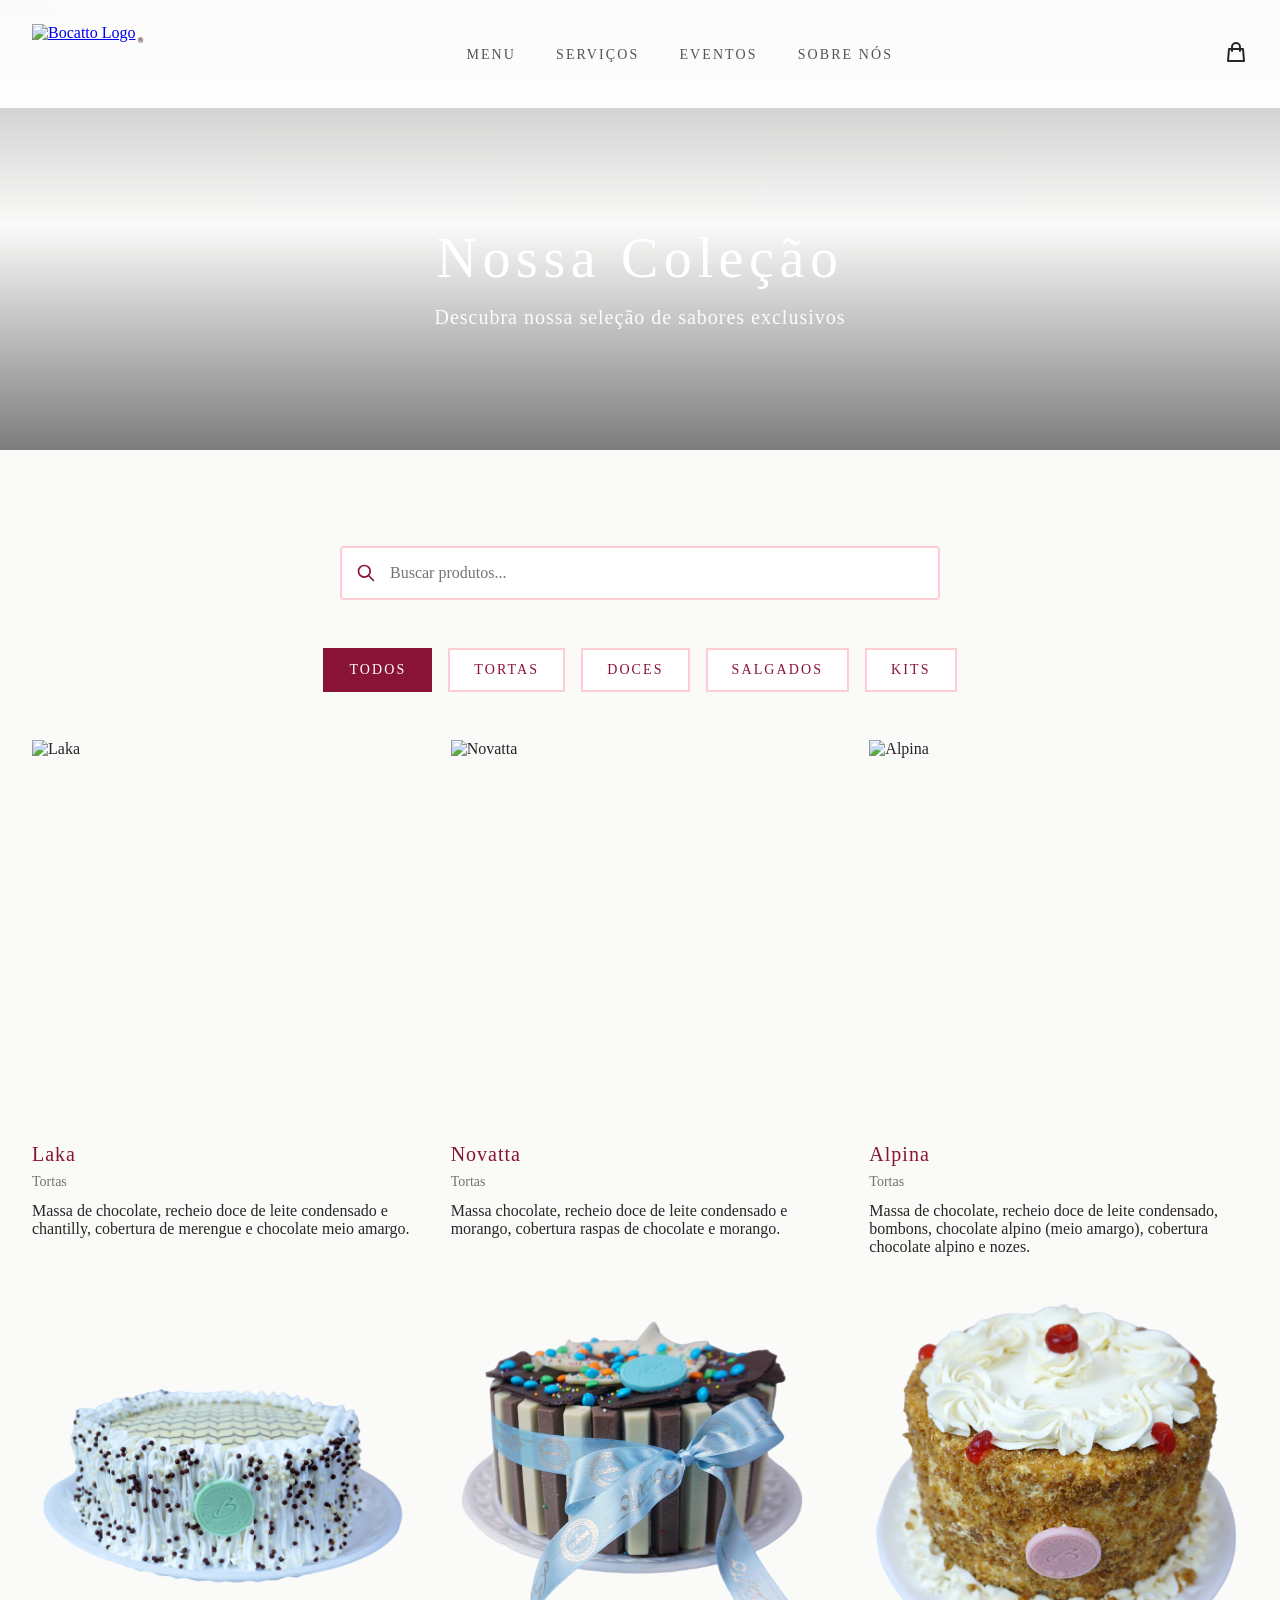
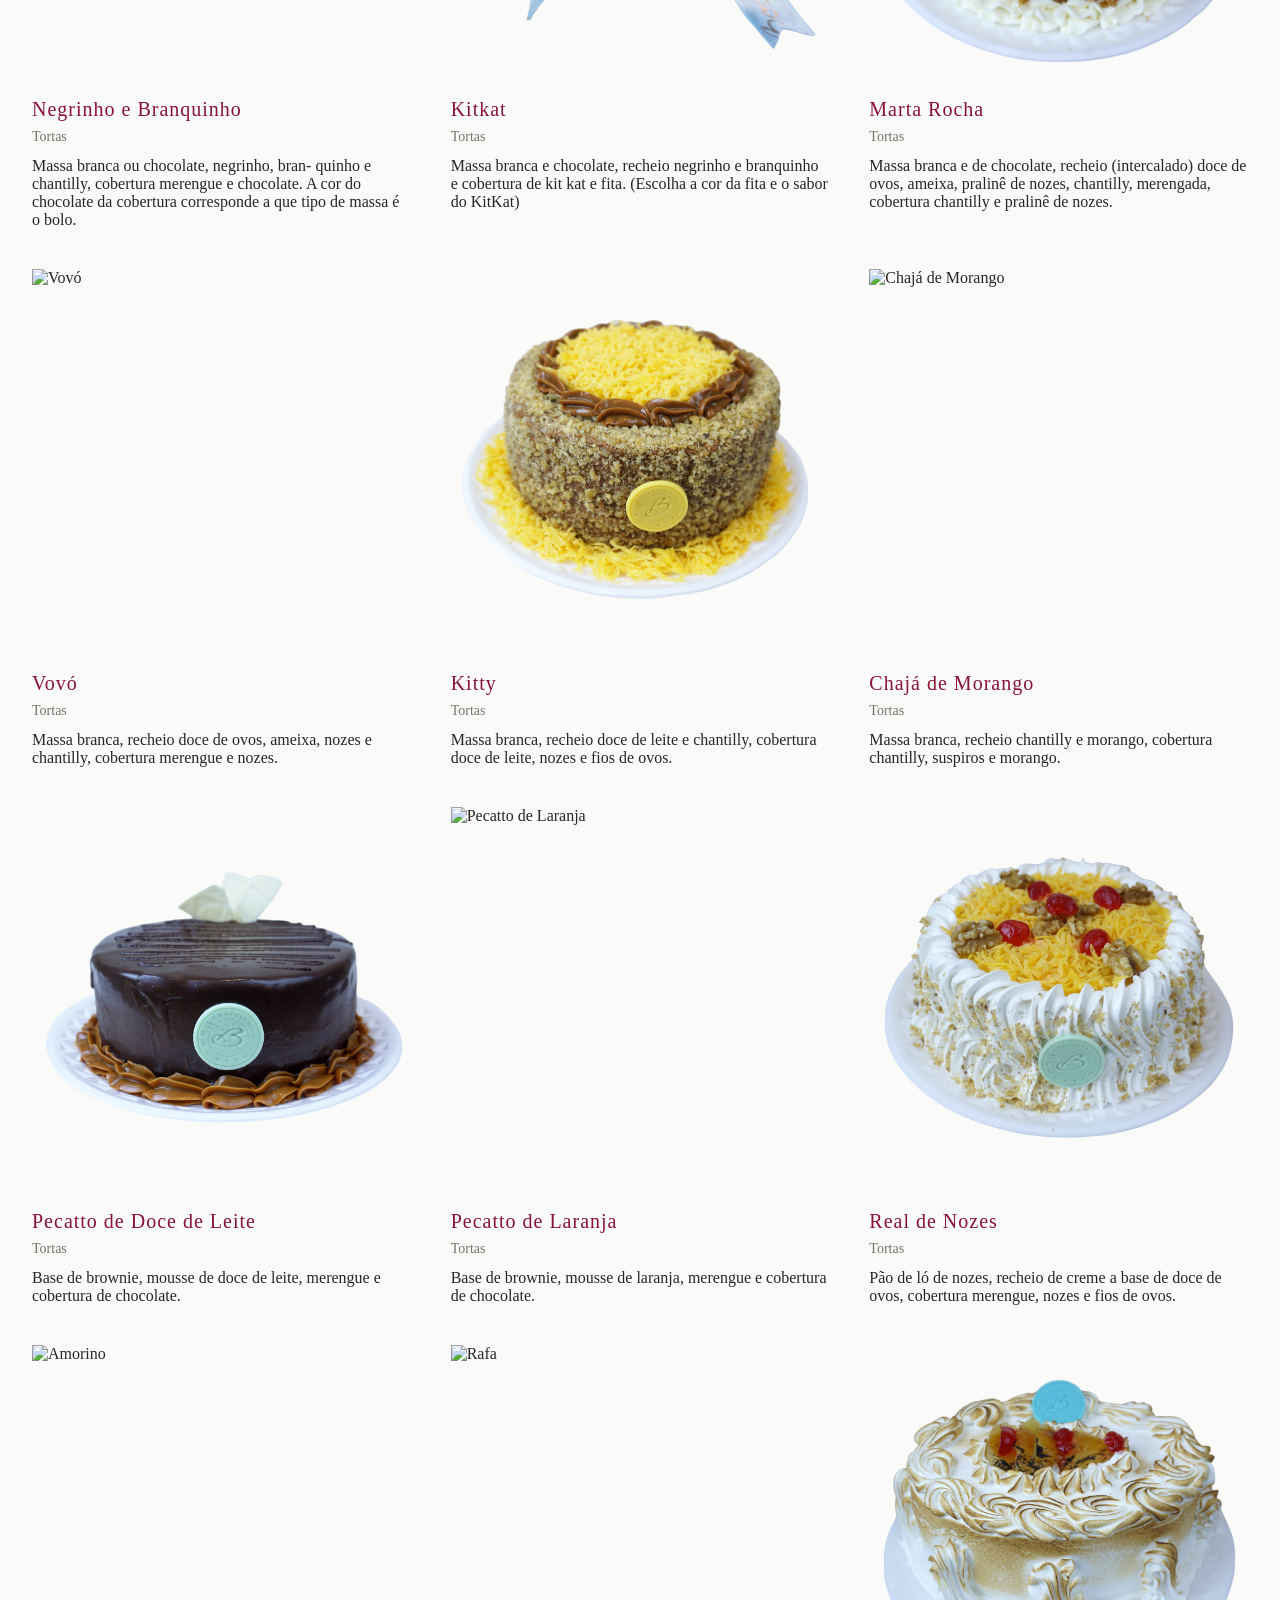
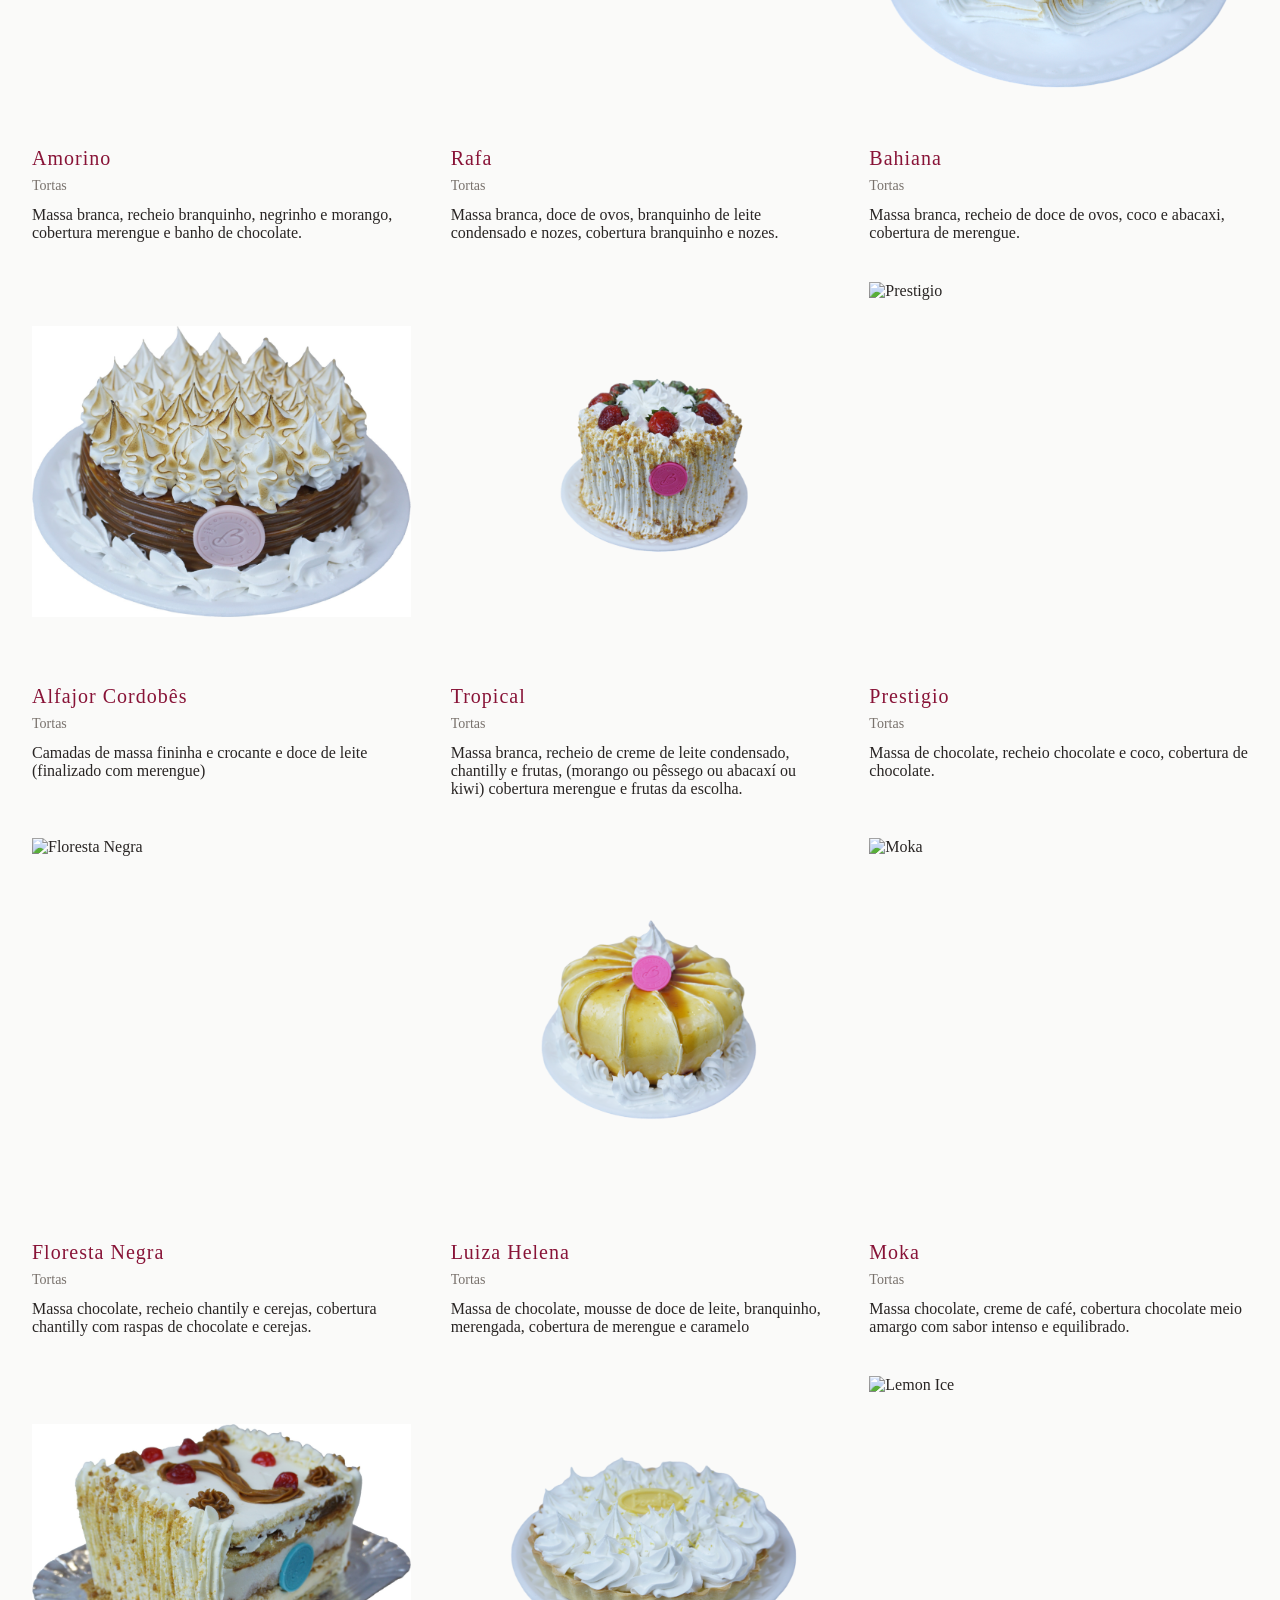
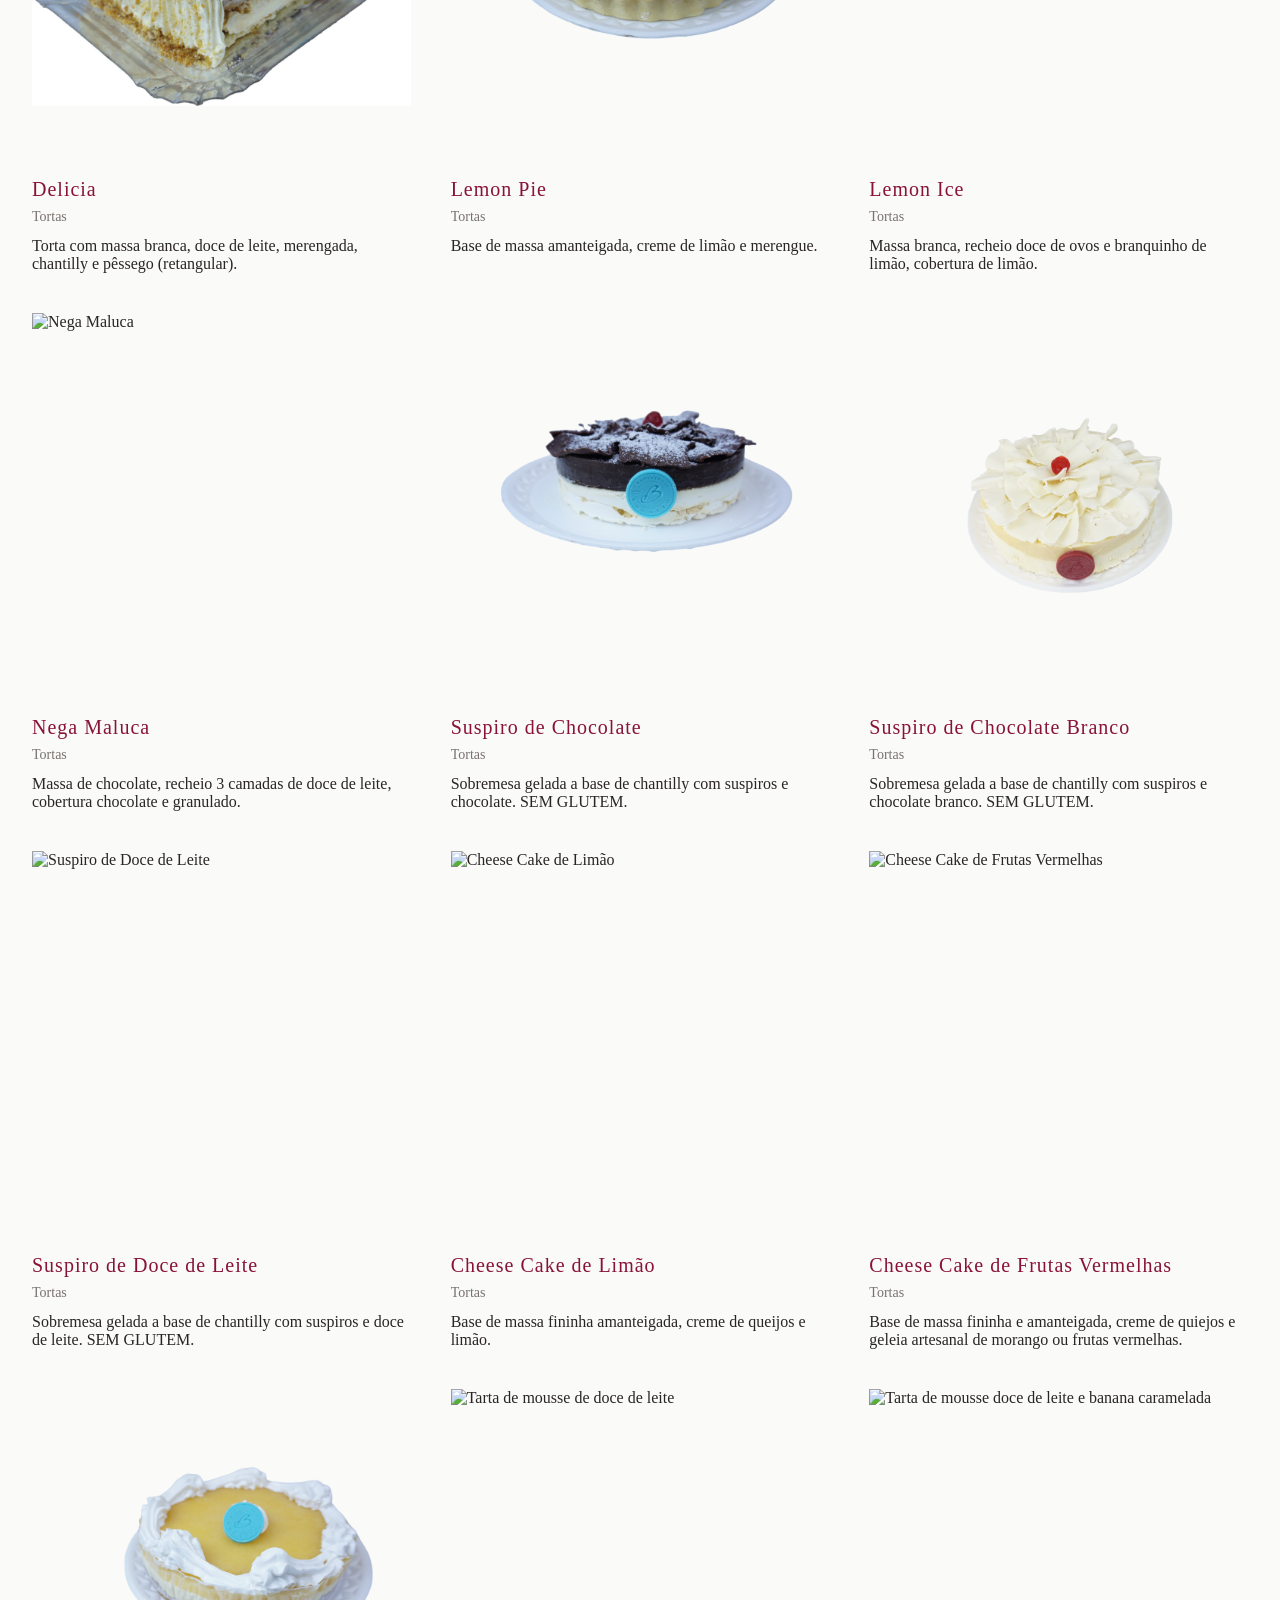
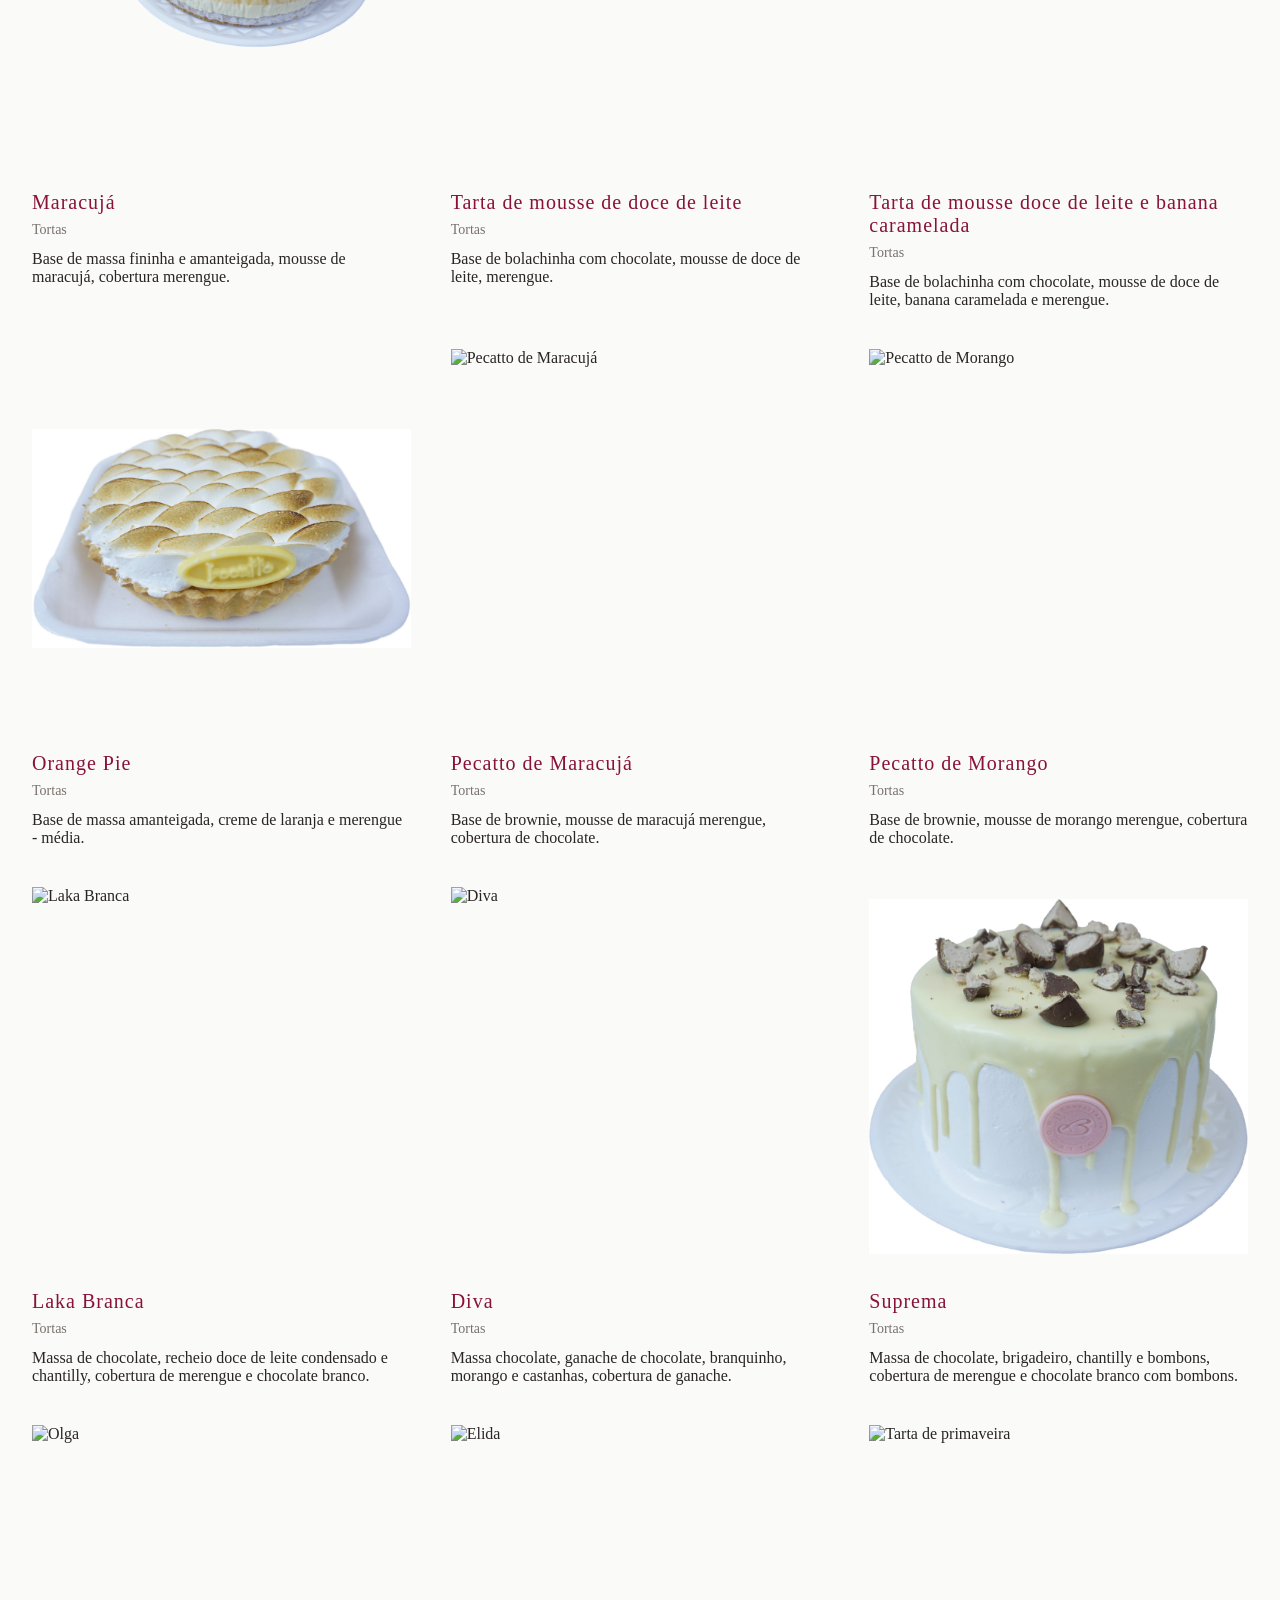
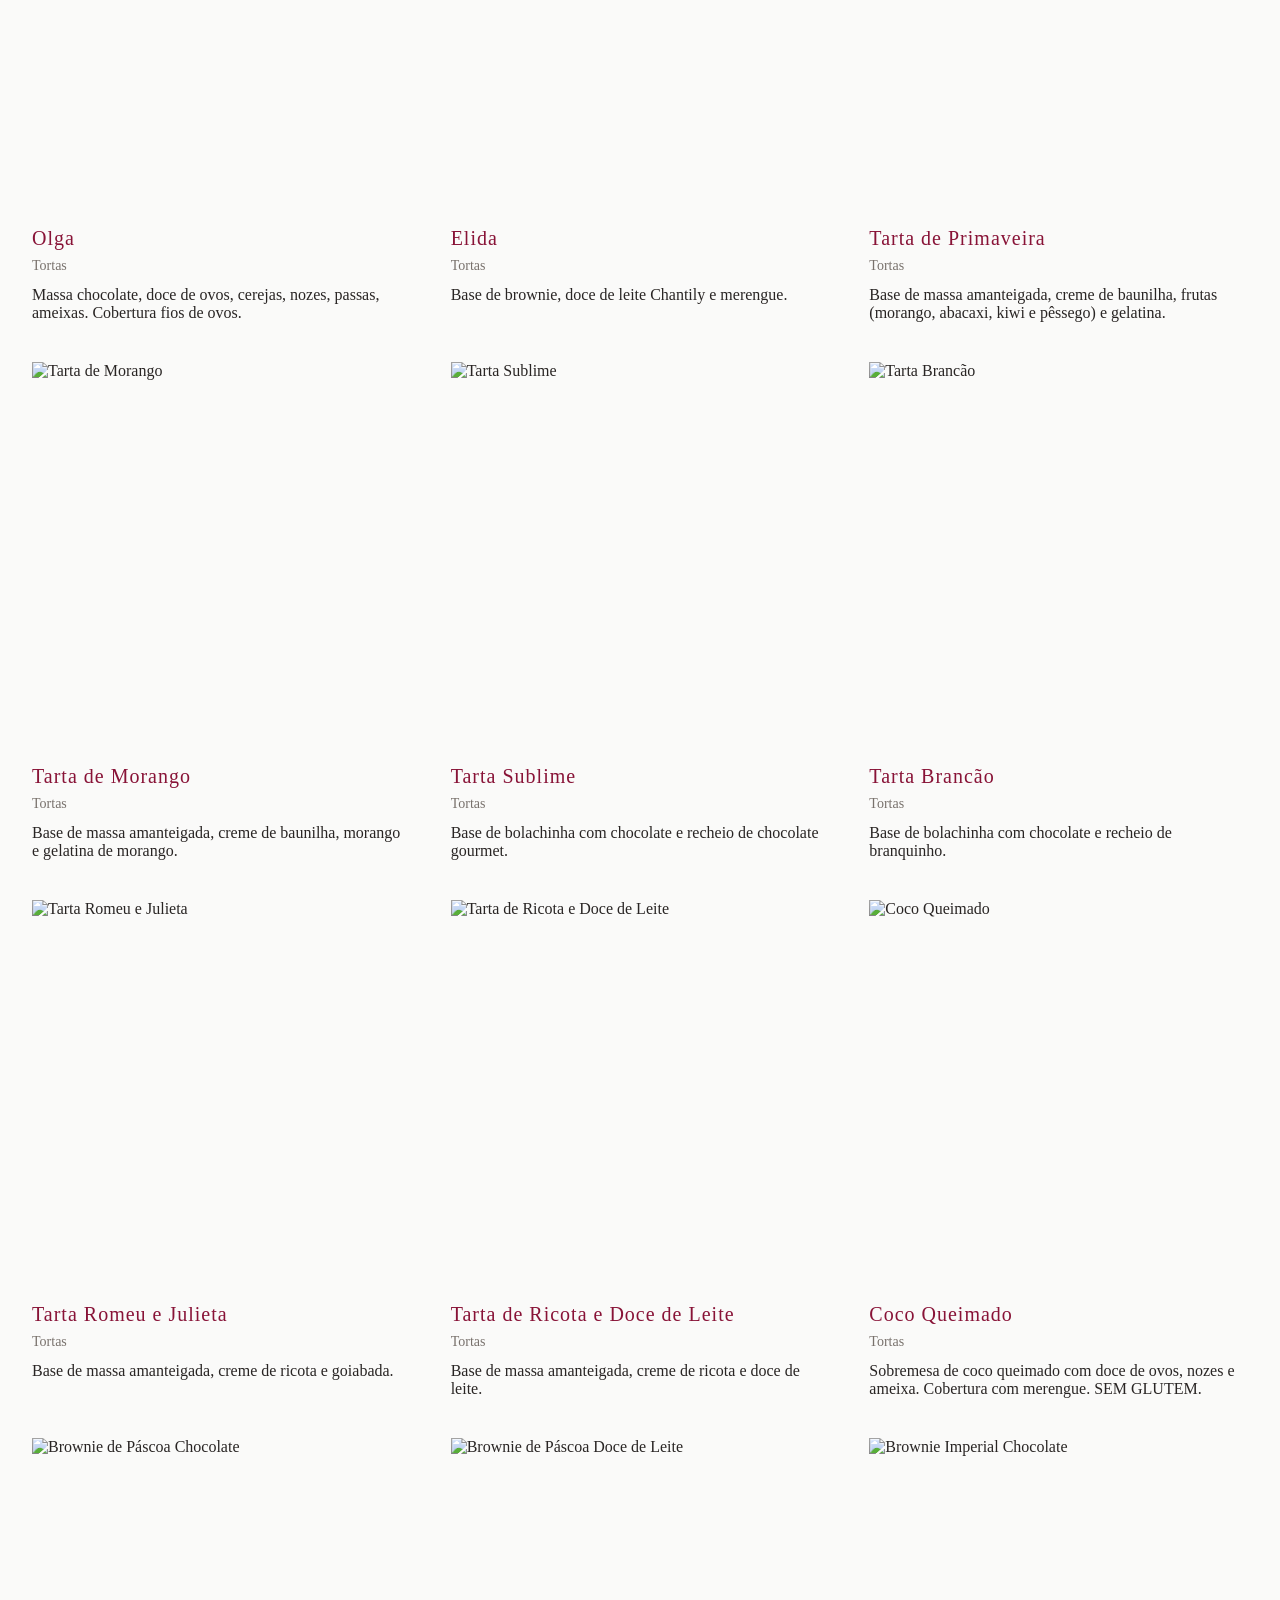
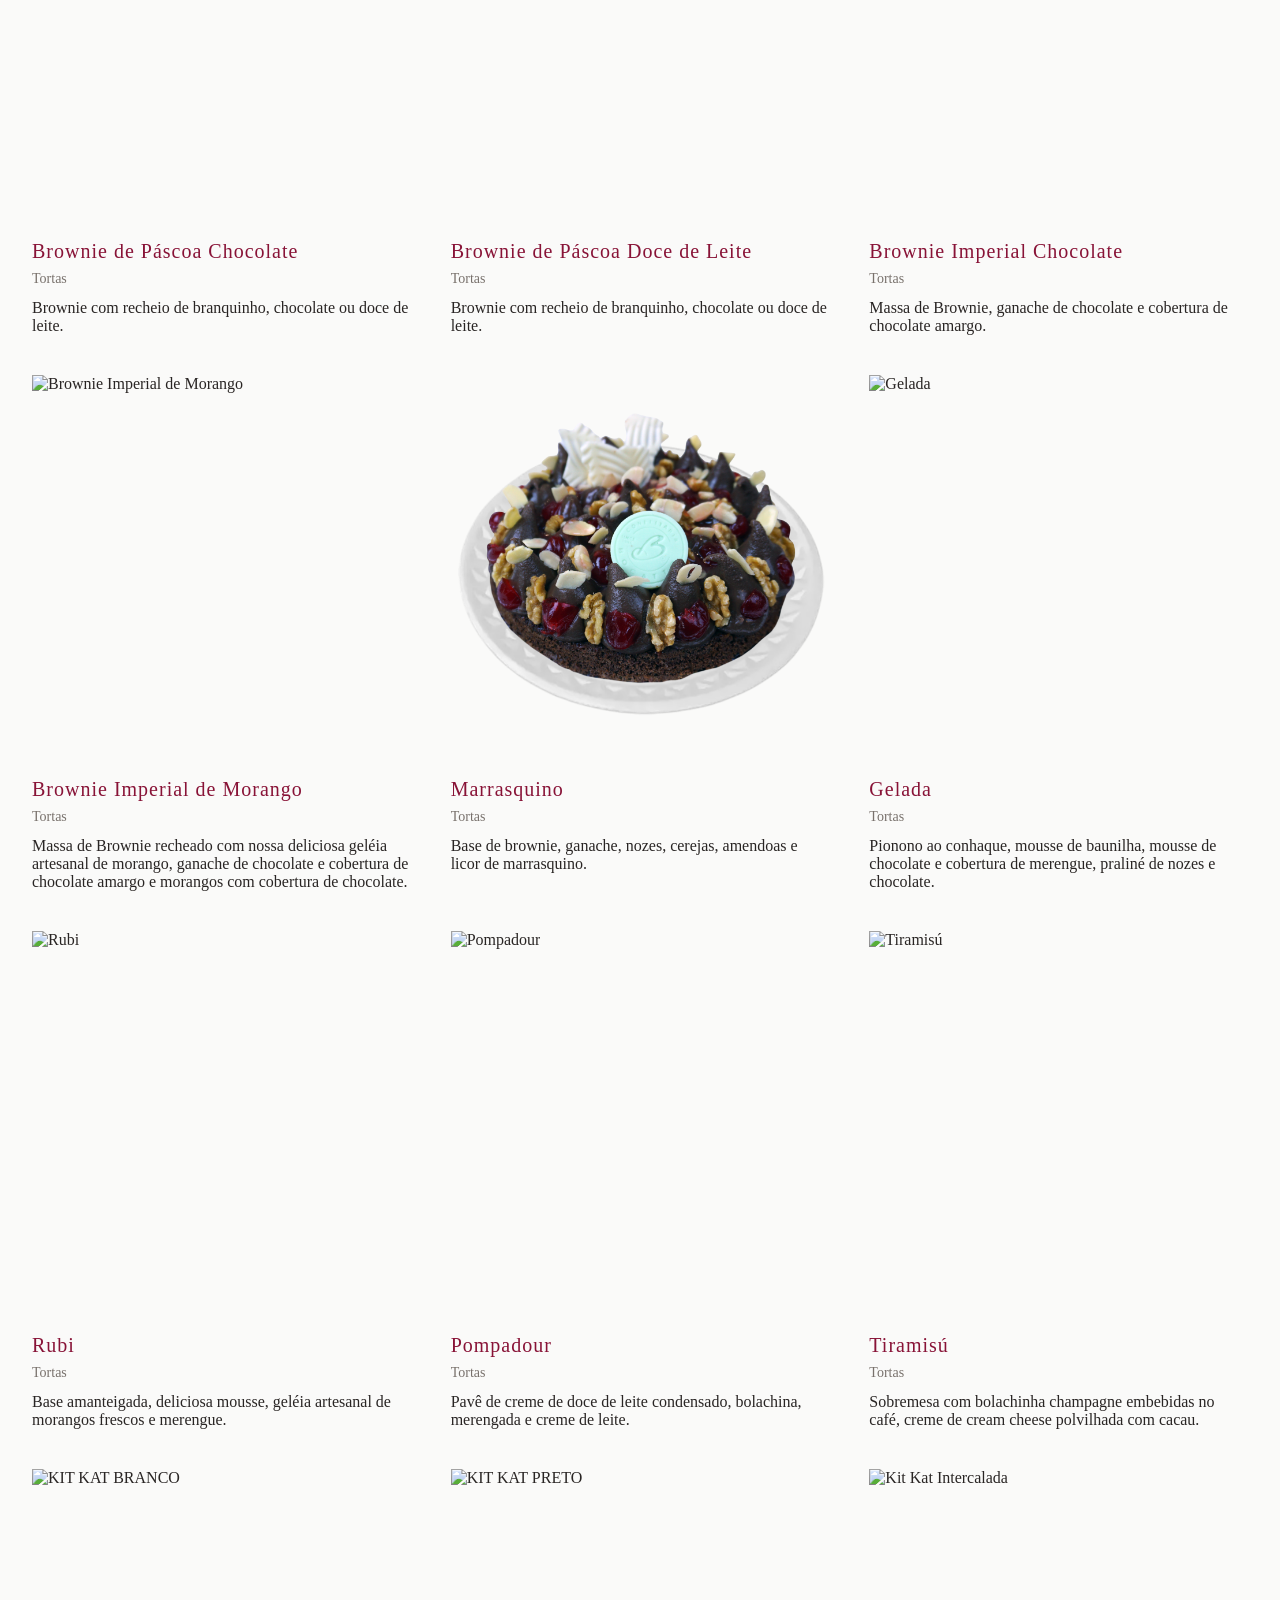
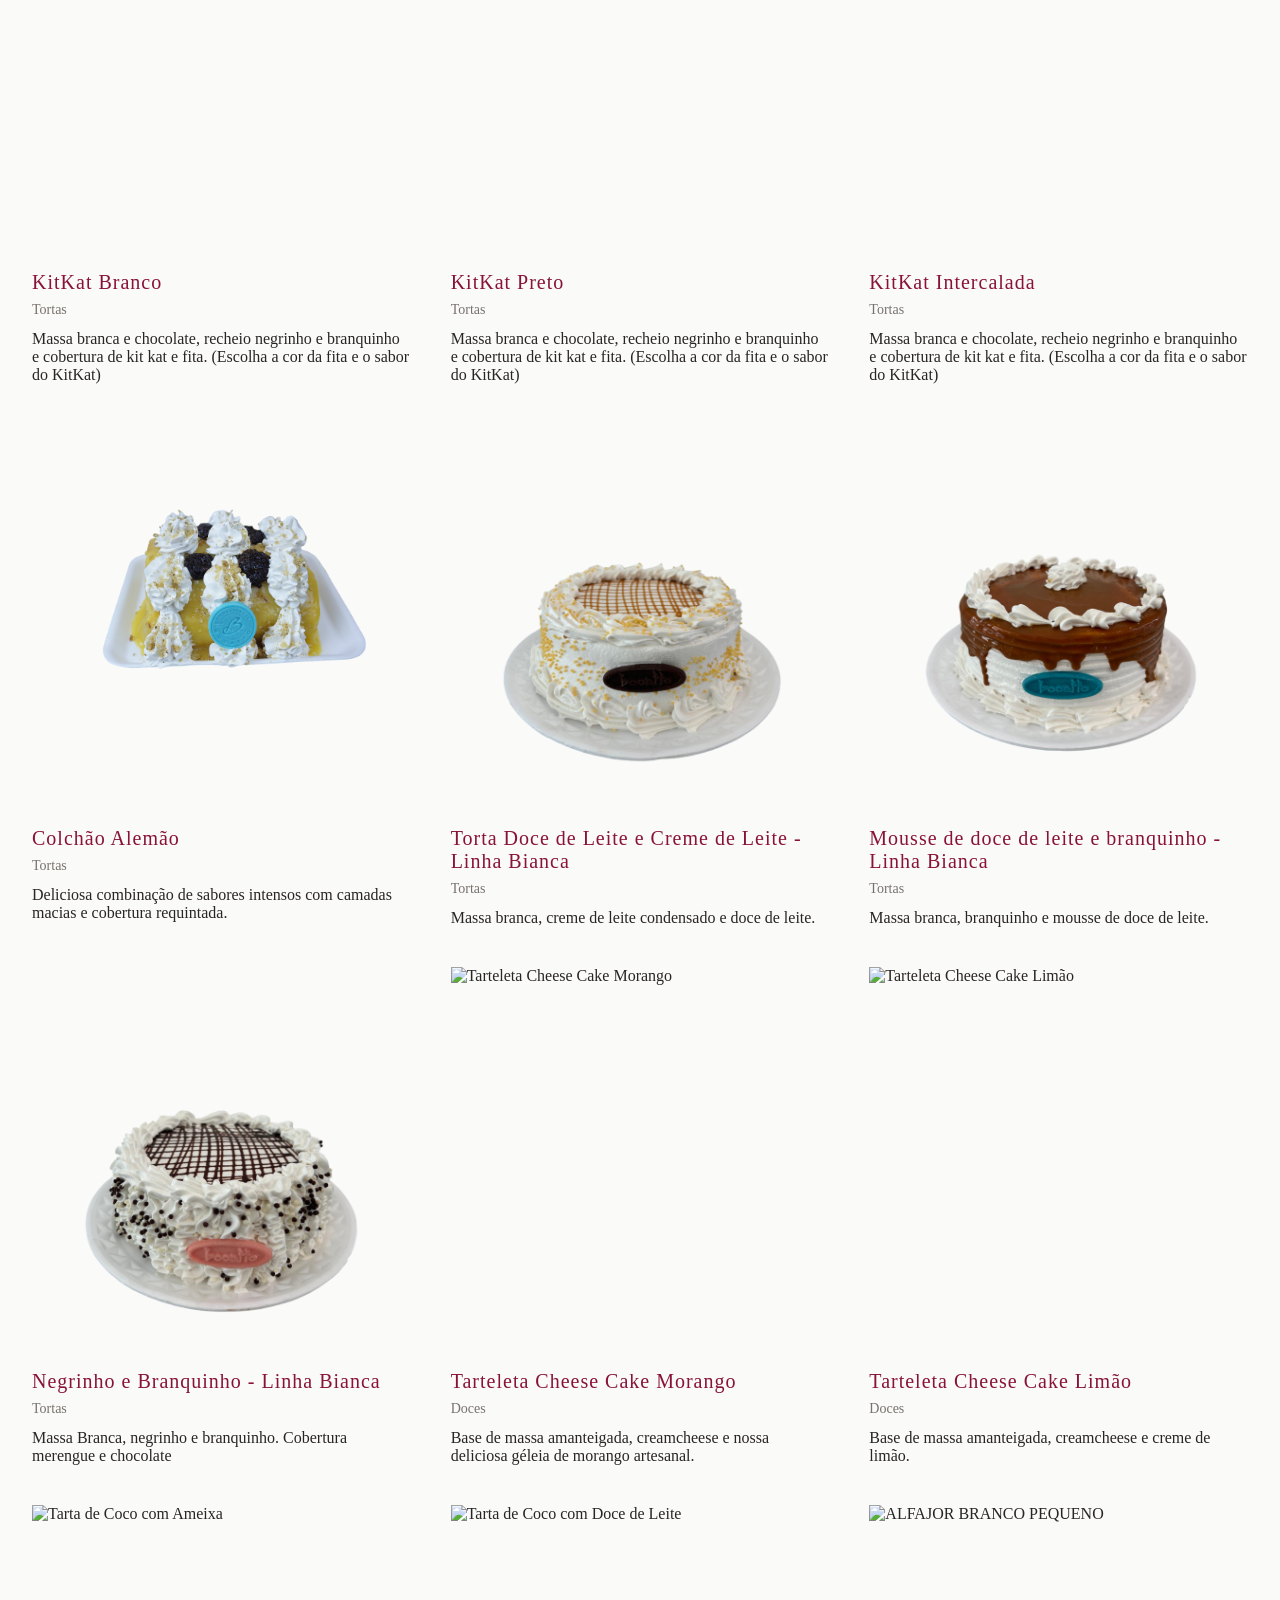
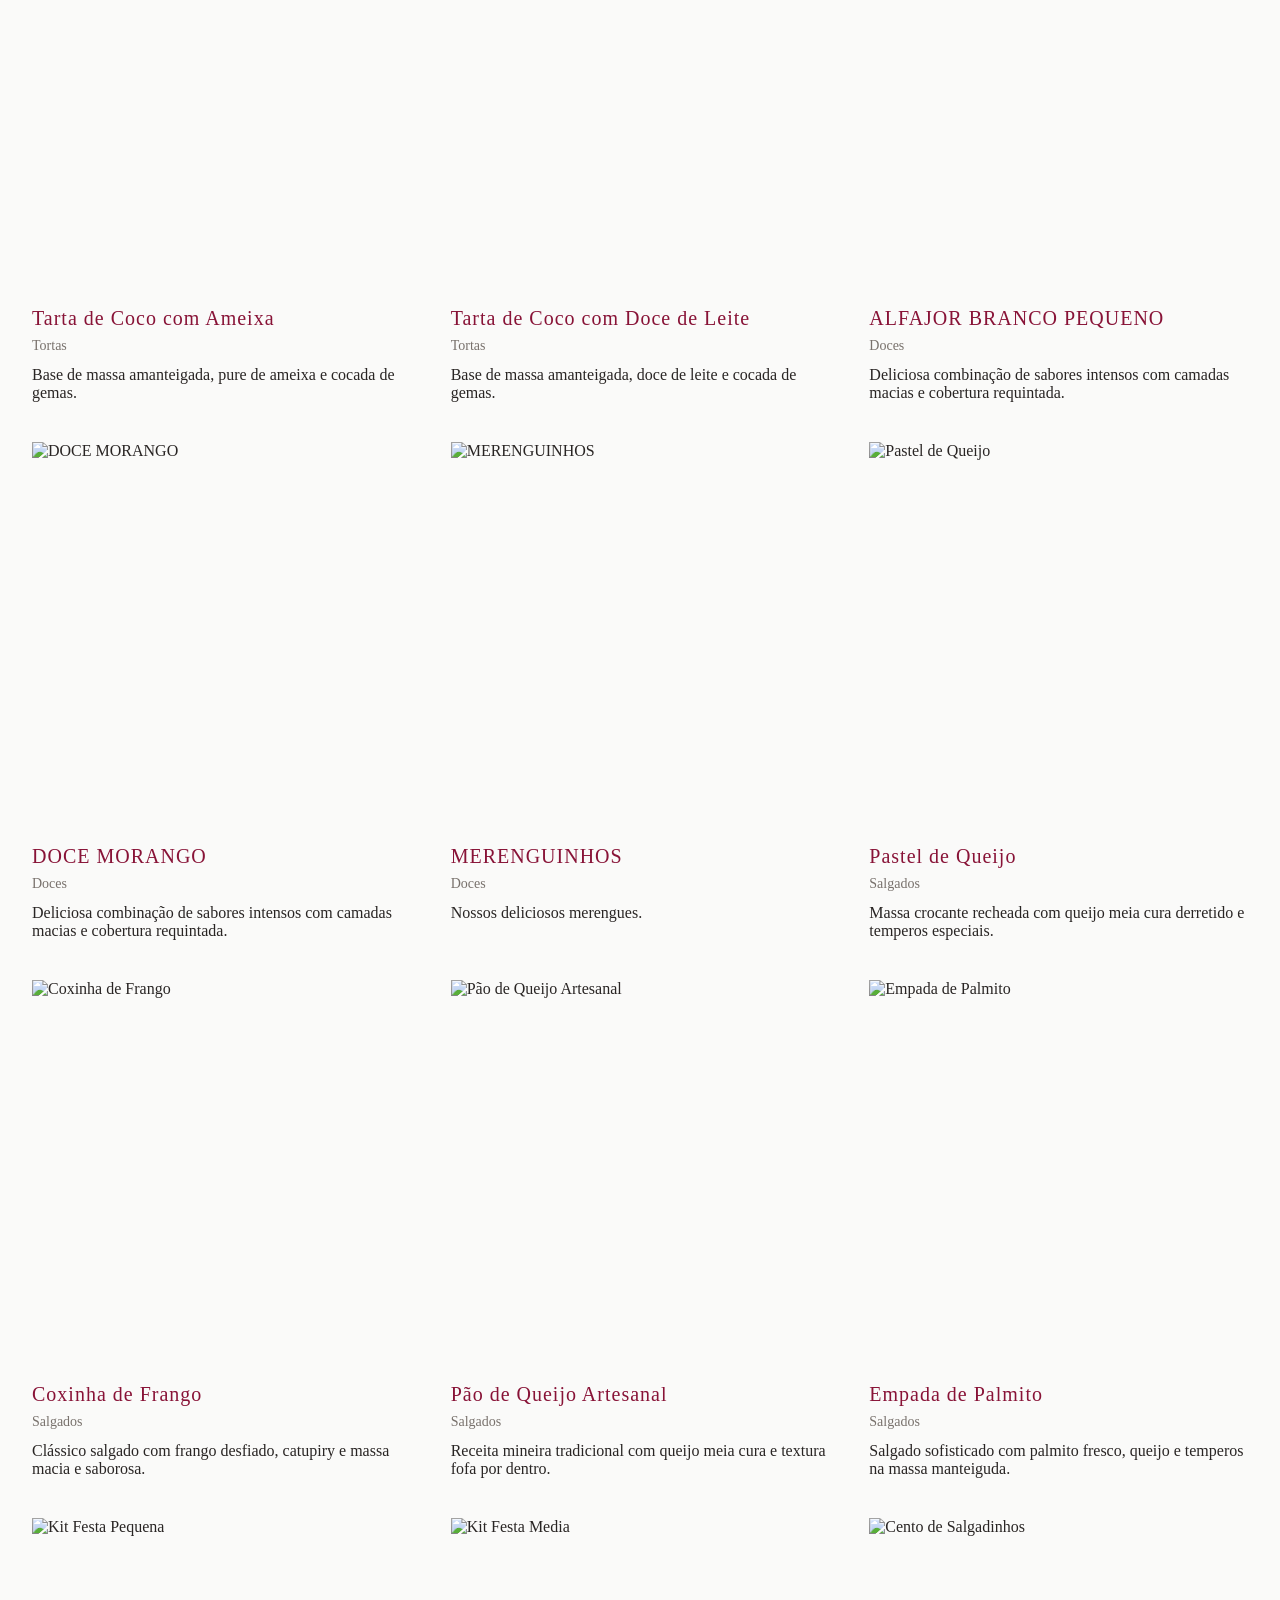
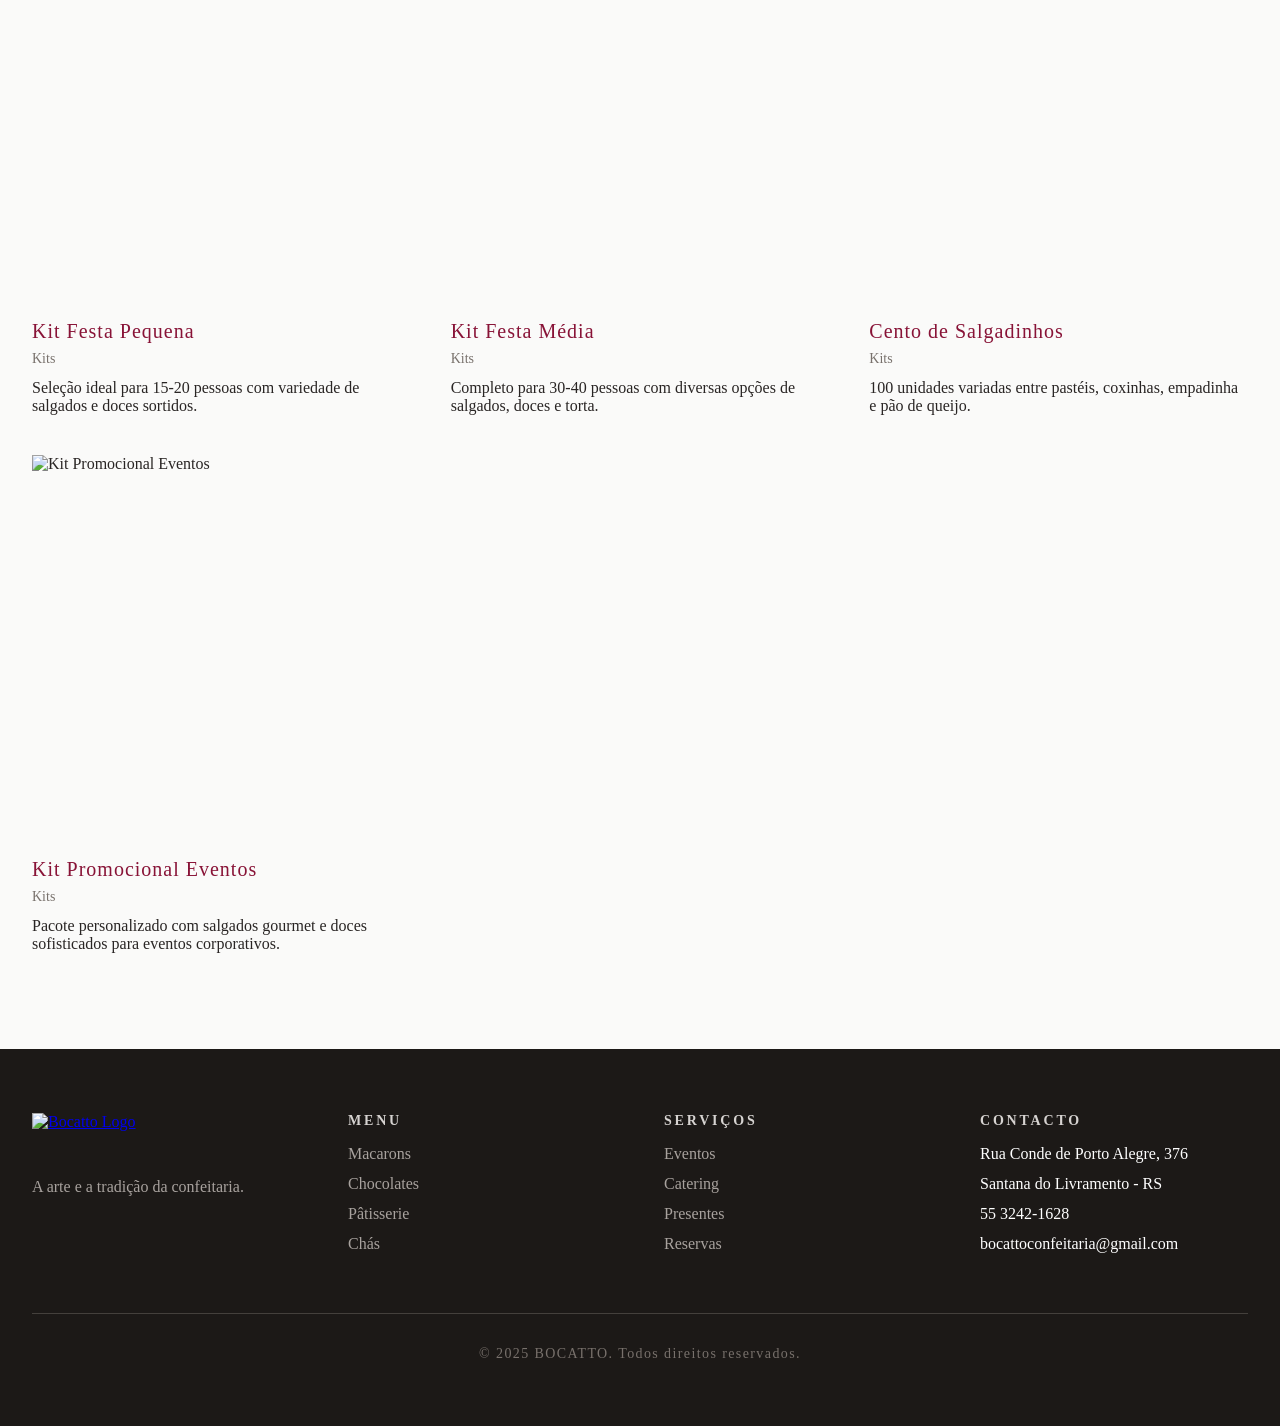
==== commit 3714350b: "ORG" ====
--- a/produtos/index.html
+++ b/produtos/index.html
@@ -15,7 +15,7 @@
     <header id="navbar" class="nav">
         <div class="nav-container">
             <a href="/" class="logo">
-                <img src="/assets/images/LOGO-WIDE-BLK-MINIMALIST.png" alt="Bocatto Logo">
+                <img src="/assets/images/LOGO-WIDE-BLK-MINIMALIST.png" alt="Bocatto Logo" loading="eager">
                 <span class="logo-reg">&reg;</span>
             </a>
             <nav class="nav-links-wrapper">
@@ -89,7 +89,7 @@
 
     <!-- Hero Banner for Products Page -->
     <section class="produtos-hero-banner">
-        <img src="https://images.unsplash.com/photo-1578985545062-69928b1d9587?w=1600&q=90" alt="Menu">
+        <img src="https://images.unsplash.com/photo-1578985545062-69928b1d9587?w=1600&q=90" alt="Menu" loading="eager">
         <div class="hero-overlay"></div>
         <div class="hero-content">
             <h1>Nossa Coleção</h1>
@@ -136,9 +136,33 @@
             <!-- Products Grid -->
             <div class="produtos-grid" id="productsGrid">
                 <!-- Tortas -->
-                <div class="produtos-card" data-category="tortas" loading="lazy" data-name="Alpina" data-description="Massa de chocolate, recheio doce de leite condensado, bombons, chocolate alpino (meio amargo), cobertura chocolate alpino e nozes.">
-                    <div class="produtos-card-image">
-                        <img src="/assets/images/produtos/3. Alpina.png" alt="Alpina">
+                <div class="produtos-card" data-category="tortas" data-name="Laka" data-description="Merengue, cobertura de chocolate e paçoca.">
+                    <div class="produtos-card-image">
+                        <img src="/assets/images/produtos/1. Laka.png" alt="Laka" loading="eager">
+                        <div class="produtos-card-overlay">
+                            <button class="produtos-btn-cart" onclick='addToCart("Laka", "Massa de chocolate, recheio doce de leite condensado e chantilly, cobertura de merengue e chocolate meio amargo ou branco.")'>ADICIONAR AO CARRINHO</button>
+                        </div>
+                    </div>
+                    <h3>Laka</h3>
+                    <p class="produtos-card-category">Tortas</p>
+                    <p class="produtos-card-description">Massa de chocolate, recheio doce de leite condensado e chantilly, cobertura de merengue e chocolate meio amargo.</p>
+                </div>
+
+                <div class="produtos-card" data-category="tortas" data-name="Novatta" data-description="Massa chocolate, recheio doce de leite condensado e morango, cobertura raspas de chocolate e morango.">
+                    <div class="produtos-card-image">
+                        <img src="/assets/images/produtos/2. Novatta.png" alt="Novatta" loading="eager">
+                        <div class="produtos-card-overlay">
+                            <button class="produtos-btn-cart" onclick='addToCart("Novatta", "Massa chocolate, recheio doce de leite condensado e morango, cobertura raspas de chocolate e morango.")'>ADICIONAR AO CARRINHO</button>
+                        </div>
+                    </div>
+                    <h3>Novatta</h3>
+                    <p class="produtos-card-category">Tortas</p>
+                    <p class="produtos-card-description">Massa chocolate, recheio doce de leite condensado e morango, cobertura raspas de chocolate e morango.</p>
+                </div>
+
+                <div class="produtos-card" data-category="tortas" data-name="Alpina" data-description="Massa de chocolate, recheio doce de leite condensado, bombons, chocolate alpino (meio amargo), cobertura chocolate alpino e nozes.">
+                    <div class="produtos-card-image">
+                        <img src="/assets/images/produtos/3. Alpina.png" alt="Alpina" loading="eager">
                         <div class="produtos-card-overlay">
                             <button class="produtos-btn-cart" onclick='addToCart("Alpina", "Massa de chocolate, recheio doce de leite condensado, bombons, chocolate alpino (meio amargo), cobertura chocolate alpino e nozes.")'>ADICIONAR AO CARRINHO</button>
                         </div>
@@ -148,21 +172,539 @@
                     <p class="produtos-card-description">Massa de chocolate, recheio doce de leite condensado, bombons, chocolate alpino (meio amargo), cobertura chocolate alpino e nozes.</p>
                 </div>
 
-                <div class="produtos-card" data-category="tortas" loading="lazy" data-name="Laka" data-description="Merengue, cobertura de chocolate e paçoca.">
-                    <div class="produtos-card-image">
-                        <img src="/assets/images/produtos/1. Laka.png" alt="Laka">
-                        <div class="produtos-card-overlay">
-                            <button class="produtos-btn-cart" onclick='addToCart("Laka", "Massa de chocolate, recheio doce de leite condensado e chantilly, cobertura de merengue e chocolate meio amargo ou branco.")'>ADICIONAR AO CARRINHO</button>
-                        </div>
-                    </div>
-                    <h3>Laka</h3>
-                    <p class="produtos-card-category">Tortas</p>
-                    <p class="produtos-card-description">Massa de chocolate, recheio doce de leite condensado e chantilly, cobertura de merengue e chocolate meio amargo.</p>
-                </div>
-
-                <div class="produtos-card" data-category="tortas" loading="lazy" data-name="Coco Queimado">
-                    <div class="produtos-card-image">
-                        <img src="/assets/images/produtos/Coco Queimado.png" alt="Coco Queimado">
+                <div class="produtos-card" data-category="tortas" data-name="Negrinho e Branquinho" data-description="Massa branca ou chocolate, negrinho, bran- quinho e chantilly, cobertura merengue e chocolate. A cor do chocolate da cobertura corresponde a que tipo de massa é o bolo.">
+                    <div class="produtos-card-image">
+                        <img src="/assets/images/produtos/4. Negrinho e Branquinho.png" alt="Negrinho e Branquinho" loading="eager">
+                        <div class="produtos-card-overlay">
+                            <button class="produtos-btn-cart" onclick='addToCart("Negrinho e Branquinho", "Massa branca ou chocolate, negrinho, bran- quinho e chantilly, cobertura merengue e chocolate. A cor do chocolate da cobertura corresponde a que tipo de massa é o bolo.")'>ADICIONAR AO CARRINHO</button>
+                        </div>
+                    </div>
+                    <h3>Negrinho e Branquinho</h3>
+                    <p class="produtos-card-category">Tortas</p>
+                    <p class="produtos-card-description">Massa branca ou chocolate, negrinho, bran- quinho e chantilly, cobertura merengue e chocolate. A cor do chocolate da cobertura corresponde a que tipo de massa é o bolo.</p>
+                </div>
+
+                <div class="produtos-card" data-category="tortas" data-name="Kitkat" data-description="Massa branca e chocolate, recheio negrinho e branquinho e cobertura de kit kat e fita. (Escolha a cor da fita e o sabor do KitKat)">
+                    <div class="produtos-card-image">
+                        <img src="/assets/images/produtos/5. Kitkat.png" alt="Kitkat" loading="lazy">
+                        <div class="produtos-card-overlay">
+                            <button class="produtos-btn-cart" onclick='addToCart("Kitkat", "Massa branca e chocolate, recheio negrinho e branquinho e cobertura de kit kat e fita. (Escolha a cor da fita e o sabor do KitKat)")'>ADICIONAR AO CARRINHO</button>
+                        </div>
+                    </div>
+                    <h3>Kitkat</h3>
+                    <p class="produtos-card-category">Tortas</p>
+                    <p class="produtos-card-description">Massa branca e chocolate, recheio negrinho e branquinho e cobertura de kit kat e fita. (Escolha a cor da fita e o sabor do KitKat)</p>
+                </div>
+
+                <div class="produtos-card" data-category="tortas" data-name="Marta Rocha" data-description="Massa branca e de chocolate, recheio (intercalado) doce de ovos, ameixa, pralinê de nozes, chantilly, merengada, cobertura chantilly e pralinê de nozes.">
+                    <div class="produtos-card-image">
+                        <img src="/assets/images/produtos/6. Marta Rocha.png" alt="Marta Rocha" loading="lazy">
+                        <div class="produtos-card-overlay">
+                            <button class="produtos-btn-cart" onclick='addToCart("Marta Rocha", "Massa branca e de chocolate, recheio (intercalado) doce de ovos, ameixa, pralinê de nozes, chantilly, merengada, cobertura chantilly e pralinê de nozes.")'>ADICIONAR AO CARRINHO</button>
+                        </div>
+                    </div>
+                    <h3>Marta Rocha</h3>
+                    <p class="produtos-card-category">Tortas</p>
+                    <p class="produtos-card-description">Massa branca e de chocolate, recheio (intercalado) doce de ovos, ameixa, pralinê de nozes, chantilly, merengada, cobertura chantilly e pralinê de nozes.</p>
+                </div>
+
+                <div class="produtos-card" data-category="tortas" data-name="Vovó" data-description="Massa branca, recheio doce de ovos, ameixa, nozes e chantilly, cobertura merengue e nozes.">
+                    <div class="produtos-card-image">
+                        <img src="/assets/images/produtos/Vovó.png" alt="Vovó" loading="lazy">
+                        <div class="produtos-card-overlay">
+                            <button class="produtos-btn-cart" onclick='addToCart("Vovó", "Massa branca, recheio doce de ovos, ameixa, nozes e chantilly, cobertura merengue e nozes.")'>ADICIONAR AO CARRINHO</button>
+                        </div>
+                    </div>
+                    <h3>Vovó</h3>
+                    <p class="produtos-card-category">Tortas</p>
+                    <p class="produtos-card-description">Massa branca, recheio doce de ovos, ameixa, nozes e chantilly, cobertura merengue e nozes.</p>
+                </div>
+
+                <div class="produtos-card" data-category="tortas" data-name="Kitty" data-description="Massa branca, recheio doce de leite e chantilly, cobertura doce de leite, nozes e fios de ovos.">
+                    <div class="produtos-card-image">
+                        <img src="/assets/images/produtos/8. Kitty.png" alt="Kitty" loading="lazy">
+                        <div class="produtos-card-overlay">
+                            <button class="produtos-btn-cart" onclick='addToCart("Kitty", "Massa branca, recheio doce de leite e chantilly, cobertura doce de leite, nozes e fios de ovos.")'>ADICIONAR AO CARRINHO</button>
+                        </div>
+                    </div>
+                    <h3>Kitty</h3>
+                    <p class="produtos-card-category">Tortas</p>
+                    <p class="produtos-card-description">Massa branca, recheio doce de leite e chantilly, cobertura doce de leite, nozes e fios de ovos.</p>
+                </div>
+
+                <div class="produtos-card" data-category="tortas" data-name="Chajá de Morango" data-description="Massa branca, recheio chantilly e morango, cobertura chantilly, suspiros e morango.">
+                    <div class="produtos-card-image">
+                        <img src="/assets/images/produtos/9. Chajá.png" alt="Chajá de Morango" loading="lazy">
+                        <div class="produtos-card-overlay">
+                            <button class="produtos-btn-cart" onclick='addToCart("Chajá de Morango", "Massa branca, recheio chantilly e morango, cobertura chantilly, suspiros e morango.")'>ADICIONAR AO CARRINHO</button>
+                        </div>
+                    </div>
+                    <h3>Chajá de Morango</h3>
+                    <p class="produtos-card-category">Tortas</p>
+                    <p class="produtos-card-description">Massa branca, recheio chantilly e morango, cobertura chantilly, suspiros e morango.</p>
+                </div>
+
+                <div class="produtos-card" data-category="tortas" data-name="Pecatto de Doce de Leite" data-description="Base de brownie, mousse de doce de leite, merengue e cobertura de chocolate.">
+                    <div class="produtos-card-image">
+                        <img src="/assets/images/produtos/10. Pecatto de Doce de Leite.png" alt="Pecatto de Doce de Leite" loading="lazy">
+                        <div class="produtos-card-overlay">
+                            <button class="produtos-btn-cart" onclick='addToCart("Pecatto de Doce de Leite", "Base de brownie, mousse de doce de leite, merengue e cobertura de chocolate.")'>ADICIONAR AO CARRINHO</button>
+                        </div>
+                    </div>
+                    <h3>Pecatto de Doce de Leite</h3>
+                    <p class="produtos-card-category">Tortas</p>
+                    <p class="produtos-card-description">Base de brownie, mousse de doce de leite, merengue e cobertura de chocolate.</p>
+                </div>
+
+                <div class="produtos-card" data-category="tortas" data-name="Pecatto de Laranja" data-description="Base de brownie, mousse de laranja, merengue e cobertura de chocolate.">
+                    <div class="produtos-card-image">
+                        <img src="/assets/images/produtos/10. Pecatto de Laranja.png" alt="Pecatto de Laranja" loading="lazy">
+                        <div class="produtos-card-overlay">
+                            <button class="produtos-btn-cart" onclick='addToCart("Pecatto de Laranja", "Base de brownie, mousse de laranja, merengue e cobertura de chocolate.")'>ADICIONAR AO CARRINHO</button>
+                        </div>
+                    </div>
+                    <h3>Pecatto de Laranja</h3>
+                    <p class="produtos-card-category">Tortas</p>
+                    <p class="produtos-card-description">Base de brownie, mousse de laranja, merengue e cobertura de chocolate.</p>
+                </div>
+
+                <div class="produtos-card" data-category="tortas" data-name="Real de Nozes" data-description="Pão de ló de nozes, recheio de creme a base de doce de ovos, cobertura merengue, nozes e fios de ovos.">
+                    <div class="produtos-card-image">
+                        <img src="/assets/images/produtos/11. Real de Nozes.png" alt="Real de Nozes" loading="lazy">
+                        <div class="produtos-card-overlay">
+                            <button class="produtos-btn-cart" onclick='addToCart("Real de Nozes", "Pão de ló de nozes, recheio de creme a base de doce de ovos, cobertura merengue, nozes e fios de ovos.")'>ADICIONAR AO CARRINHO</button>
+                        </div>
+                    </div>
+                    <h3>Real de Nozes</h3>
+                    <p class="produtos-card-category">Tortas</p>
+                    <p class="produtos-card-description">Pão de ló de nozes, recheio de creme a base de doce de ovos, cobertura merengue, nozes e fios de ovos.</p>
+                </div>
+
+                <div class="produtos-card" data-category="tortas" data-name="Amorino" data-description="Massa branca, recheio branquinho, negrinho e morango, cobertura merengue e banho de chocolate.">
+                    <div class="produtos-card-image">
+                        <img src="/assets/images/produtos/Amorino.png" alt="Amorino" loading="lazy">
+                        <div class="produtos-card-overlay">
+                            <button class="produtos-btn-cart" onclick='addToCart("Amorino", "Massa branca, recheio branquinho, negrinho e morango, cobertura merengue e banho de chocolate.")'>ADICIONAR AO CARRINHO</button>
+                        </div>
+                    </div>
+                    <h3>Amorino</h3>
+                    <p class="produtos-card-category">Tortas</p>
+                    <p class="produtos-card-description">Massa branca, recheio branquinho, negrinho e morango, cobertura merengue e banho de chocolate.</p>
+                </div>
+
+                <div class="produtos-card" data-category="tortas" data-name="Rafa" data-description="Massa branca, doce de ovos, branquinho de leite condensado e nozes, cobertura branquinho e nozes.">
+                    <div class="produtos-card-image">
+                        <img src="/assets/images/produtos/13. Rafa.png" alt="Rafa" loading="lazy">
+                        <div class="produtos-card-overlay">
+                            <button class="produtos-btn-cart" onclick='addToCart("Rafa", "Massa branca, doce de ovos, branquinho de leite condensado e nozes, cobertura branquinho e nozes.")'>ADICIONAR AO CARRINHO</button>
+                        </div>
+                    </div>
+                    <h3>Rafa</h3>
+                    <p class="produtos-card-category">Tortas</p>
+                    <p class="produtos-card-description">Massa branca, doce de ovos, branquinho de leite condensado e nozes, cobertura branquinho e nozes.</p>
+                </div>
+
+                <div class="produtos-card" data-category="tortas" data-name="Bahiana" data-description="Massa branca, recheio de doce de ovos, coco e abacaxi, cobertura de merengue.">
+                    <div class="produtos-card-image">
+                        <img src="/assets/images/produtos/14. Bahiana.png" alt="Bahiana" loading="lazy">
+                        <div class="produtos-card-overlay">
+                            <button class="produtos-btn-cart" onclick='addToCart("Bahiana", "Massa branca, recheio de doce de ovos, coco e abacaxi, cobertura de merengue.")'>ADICIONAR AO CARRINHO</button>
+                        </div>
+                    </div>
+                    <h3>Bahiana</h3>
+                    <p class="produtos-card-category">Tortas</p>
+                    <p class="produtos-card-description">Massa branca, recheio de doce de ovos, coco e abacaxi, cobertura de merengue.</p>
+                </div>
+
+                <div class="produtos-card" data-category="tortas" data-name="Alfajor Cordobês" data-description="Camadas de massa fininha e crocante e doce de leite (finalizado com merengue)">
+                    <div class="produtos-card-image">
+                        <img src="/assets/images/produtos/Alfajor Cordobes.jpg" alt="Alfajor Cordobês" loading="lazy">
+                        <div class="produtos-card-overlay">
+                            <button class="produtos-btn-cart" onclick='addToCart("Alfajor Cordobês", "Camadas de massa fininha e crocante e doce de leite (finalizado com merengue)")'>ADICIONAR AO CARRINHO</button>
+                        </div>
+                    </div>
+                    <h3>Alfajor Cordobês</h3>
+                    <p class="produtos-card-category">Tortas</p>
+                    <p class="produtos-card-description">Camadas de massa fininha e crocante e doce de leite (finalizado com merengue)</p>
+                </div>
+
+
+                <div class="produtos-card" data-category="tortas" data-name="Tropical" data-description="Massa branca, recheio de creme de leite condensado, chantilly e frutas, (morango ou pêssego ou abacaxí ou kiwi) cobertura merengue e frutas da escolha.">
+                    <div class="produtos-card-image">
+                        <img src="/assets/images/produtos/16. Tropical de Morango.png" alt="Tropical" loading="lazy">
+                        <div class="produtos-card-overlay">
+                            <button class="produtos-btn-cart" onclick='addToCart("Tropical", "Massa branca, recheio de creme de leite condensado, chantilly e frutas, (morango ou pêssego ou abacaxí ou kiwi) cobertura merengue e frutas da escolha.")'>ADICIONAR AO CARRINHO</button>
+                        </div>
+                    </div>
+                    <h3>Tropical</h3>
+                    <p class="produtos-card-category">Tortas</p>
+                    <p class="produtos-card-description">Massa branca, recheio de creme de leite condensado, chantilly e frutas, (morango ou pêssego ou abacaxí ou kiwi) cobertura merengue e frutas da escolha.</p>
+                </div>
+
+
+                <div class="produtos-card" data-category="tortas" data-name="Prestigio" data-description="Massa de chocolate, recheio chocolate e coco, cobertura de chocolate.">
+                    <div class="produtos-card-image">
+                        <img src="/assets/images/produtos/17. Prestigio.png" alt="Prestigio" loading="lazy">
+                        <div class="produtos-card-overlay">
+                            <button class="produtos-btn-cart" onclick='addToCart("Prestigio", "Massa de chocolate, recheio chocolate e coco, cobertura de chocolate.")'>ADICIONAR AO CARRINHO</button>
+                        </div>
+                    </div>
+                    <h3>Prestigio</h3>
+                    <p class="produtos-card-category">Tortas</p>
+                    <p class="produtos-card-description">Massa de chocolate, recheio chocolate e coco, cobertura de chocolate.</p>
+                </div>
+
+                <div class="produtos-card" data-category="tortas" data-name="Floresta Negra" data-description="Massa chocolate, recheio chantily e cerejas, cobertura chantilly com raspas de chocolate e cerejas.">
+                    <div class="produtos-card-image">
+                        <img src="/assets/images/produtos/Floresta Negra.png" alt="Floresta Negra" loading="lazy">
+                        <div class="produtos-card-overlay">
+                            <button class="produtos-btn-cart" onclick='addToCart("Floresta Negra", "Massa chocolate, recheio chantily e cerejas, cobertura chantilly com raspas de chocolate e cerejas.")'>ADICIONAR AO CARRINHO</button>
+                        </div>
+                    </div>
+                    <h3>Floresta Negra</h3>
+                    <p class="produtos-card-category">Tortas</p>
+                    <p class="produtos-card-description">Massa chocolate, recheio chantily e cerejas, cobertura chantilly com raspas de chocolate e cerejas.</p>
+                </div>
+
+                <div class="produtos-card" data-category="tortas" data-name="Luiza Helena" data-description="Massa de chocolate, mousse de doce de leite, branquinho, merengada, cobertura de merengue e caramelo">
+                    <div class="produtos-card-image">
+                        <img src="/assets/images/produtos/19. Luiza Helena.png" alt="Luiza Helena" loading="lazy">
+                        <div class="produtos-card-overlay">
+                            <button class="produtos-btn-cart" onclick='addToCart("Luiza Helena", "Massa de chocolate, mousse de doce de leite, branquinho, merengada, cobertura de merengue e caramelo")'>ADICIONAR AO CARRINHO</button>
+                        </div>
+                    </div>
+                    <h3>Luiza Helena</h3>
+                    <p class="produtos-card-category">Tortas</p>
+                    <p class="produtos-card-description">Massa de chocolate, mousse de doce de leite, branquinho, merengada, cobertura de merengue e caramelo</p>
+                </div>
+
+                <div class="produtos-card" data-category="tortas" data-name="Moka" data-description="Massa chocolate, creme de café, cobertura chocolate meio amargo com sabor intenso e equilibrado.">
+                    <div class="produtos-card-image">
+                        <img src="/assets/images/produtos/Mokaa.png" alt="Moka" loading="lazy">
+                        <div class="produtos-card-overlay">
+                            <button class="produtos-btn-cart" onclick='addToCart("Moka", "Massa chocolate, creme de café, cobertura chocolate meio amargo com sabor intenso e equilibrado.")'>ADICIONAR AO CARRINHO</button>
+                        </div>
+                    </div>
+                    <h3>Moka</h3>
+                    <p class="produtos-card-category">Tortas</p>
+                    <p class="produtos-card-description">Massa chocolate, creme de café, cobertura chocolate meio amargo com sabor intenso e equilibrado.</p>
+                </div>
+
+                <div class="produtos-card" data-category="tortas" data-name="Delicia" data-description="Torta com massa branca, doce de leite, merengada, chantilly e pêssego (retangular).">
+                    <div class="produtos-card-image">
+                        <img src="/assets/images/produtos/Delicia.jpg" alt="Delicia" loading="lazy">
+                        <div class="produtos-card-overlay">
+                            <button class="produtos-btn-cart" onclick='addToCart("Delicia", "Torta com massa branca, doce de leite, merengada, chantilly e pêssego (retangular).")'>ADICIONAR AO CARRINHO</button>
+                        </div>
+                    </div>
+                    <h3>Delicia</h3>
+                    <p class="produtos-card-category">Tortas</p>
+                    <p class="produtos-card-description">Torta com massa branca, doce de leite, merengada, chantilly e pêssego (retangular).</p>
+                </div>
+
+                <div class="produtos-card" data-category="tortas" data-name="Lemon Pie" data-description="Base de massa amanteigada, creme de limão e merengue.">
+                    <div class="produtos-card-image">
+                        <img src="/assets/images/produtos/Lemon Pie (2).png" alt="Lemon Pie" loading="lazy">
+                        <div class="produtos-card-overlay">
+                            <button class="produtos-btn-cart" onclick='addToCart("Lemon Pie", "Base de massa amanteigada, creme de limão e merengue.")'>ADICIONAR AO CARRINHO</button>
+                        </div>
+                    </div>
+                    <h3>Lemon Pie</h3>
+                    <p class="produtos-card-category">Tortas</p>
+                    <p class="produtos-card-description">Base de massa amanteigada, creme de limão e merengue.</p>
+                </div>
+
+                <div class="produtos-card" data-category="tortas" data-name="Lemon Ice" data-description="Massa branca, recheio doce de ovos e branquinho de limão, cobertura de limão.">
+                    <div class="produtos-card-image">
+                        <img src="/assets/images/produtos/Lemon Ice.png" alt="Lemon Ice" loading="lazy">
+                        <div class="produtos-card-overlay">
+                            <button class="produtos-btn-cart" onclick='addToCart("Lemon Ice", "Massa branca, recheio doce de ovos e branquinho de limão, cobertura de limão.")'>ADICIONAR AO CARRINHO</button>
+                        </div>
+                    </div>
+                    <h3>Lemon Ice</h3>
+                    <p class="produtos-card-category">Tortas</p>
+                    <p class="produtos-card-description">Massa branca, recheio doce de ovos e branquinho de limão, cobertura de limão.</p>
+                </div>
+
+                <div class="produtos-card" data-category="tortas" data-name="Nega Maluca" data-description="Massa de chocolate, recheio 3 camadas de doce de leite, cobertura chocolate e granulado.">
+                    <div class="produtos-card-image">
+                        <img src="/assets/images/produtos/24. Nega Maluca.png" alt="Nega Maluca" loading="lazy">
+                        <div class="produtos-card-overlay">
+                            <button class="produtos-btn-cart" onclick='addToCart("Nega Maluca", "Massa de chocolate, recheio 3 camadas de doce de leite, cobertura chocolate e granulado.")'>ADICIONAR AO CARRINHO</button>
+                        </div>
+                    </div>
+                    <h3>Nega Maluca</h3>
+                    <p class="produtos-card-category">Tortas</p>
+                    <p class="produtos-card-description">Massa de chocolate, recheio 3 camadas de doce de leite, cobertura chocolate e granulado.</p>
+                </div>
+
+                <div class="produtos-card" data-category="tortas" data-name="Suspiro de Chocolate" data-description="Sobremesa gelada a base de chantilly com suspiros e chocolate. SEM GLUTEM.">
+                    <div class="produtos-card-image">
+                        <img src="/assets/images/produtos/Suspiro de Chocolate.png" alt="Suspiro de Chocolate" loading="lazy">
+                        <div class="produtos-card-overlay">
+                            <button class="produtos-btn-cart" onclick='addToCart("Suspiro de Chocolate", "Sobremesa gelada a base de chantilly com suspiros e chocolate. SEM GLUTEM.")'>ADICIONAR AO CARRINHO</button>
+                        </div>
+                    </div>
+                    <h3>Suspiro de Chocolate</h3>
+                    <p class="produtos-card-category">Tortas</p>
+                    <p class="produtos-card-description">Sobremesa gelada a base de chantilly com suspiros e chocolate. SEM GLUTEM.</p>
+                </div>
+
+                <div class="produtos-card" data-category="tortas" data-name="Suspiro de Chocolate Branco" data-description="Sobremesa gelada a base de chantilly com suspiros e chocolate branco. SEM GLUTEM.">
+                    <div class="produtos-card-image">
+                        <img src="/assets/images/produtos/26. Suspiro de Chocolate Branco.png" alt="Suspiro de Chocolate Branco" loading="lazy">
+                        <div class="produtos-card-overlay">
+                            <button class="produtos-btn-cart" onclick='addToCart("Suspiro de Chocolate Branco", "Sobremesa gelada a base de chantilly com suspiros e chocolate branco. SEM GLUTEM.")'>ADICIONAR AO CARRINHO</button>
+                        </div>
+                    </div>
+                    <h3>Suspiro de Chocolate Branco</h3>
+                    <p class="produtos-card-category">Tortas</p>
+                    <p class="produtos-card-description">Sobremesa gelada a base de chantilly com suspiros e chocolate branco. SEM GLUTEM.</p>
+                </div>
+
+                <div class="produtos-card" data-category="tortas" data-name="Suspiro de Doce de Leite" data-description="Sobremesa gelada a base de chantilly com suspiros e doce de leite. SEM GLUTEM.">
+                    <div class="produtos-card-image">
+                        <img src="/assets/images/produtos/Suspiro de Doce de Leite.png" alt="Suspiro de Doce de Leite" loading="lazy">
+                        <div class="produtos-card-overlay">
+                            <button class="produtos-btn-cart" onclick='addToCart("Suspiro de Doce de Leite", "Sobremesa gelada a base de chantilly com suspiros e doce de leite. SEM GLUTEM.")'>ADICIONAR AO CARRINHO</button>
+                        </div>
+                    </div>
+                    <h3>Suspiro de Doce de Leite</h3>
+                    <p class="produtos-card-category">Tortas</p>
+                    <p class="produtos-card-description">Sobremesa gelada a base de chantilly com suspiros e doce de leite. SEM GLUTEM.</p>
+                </div>
+
+                <div class="produtos-card" data-category="tortas" data-name="Cheese Cake de Limão" data-description="Base de massa fininha amanteigada, creme de queijos e limão.">
+                    <div class="produtos-card-image">
+                        <img src="/assets/images/produtos/Cheese Cake de Limão.png" alt="Cheese Cake de Limão" loading="lazy">
+                        <div class="produtos-card-overlay">
+                            <button class="produtos-btn-cart" onclick='addToCart("Cheese Cake de Limão", "Base de massa fininha amanteigada, creme de queijos e limão.")'>ADICIONAR AO CARRINHO</button>
+                        </div>
+                    </div>
+                    <h3>Cheese Cake de Limão</h3>
+                    <p class="produtos-card-category">Tortas</p>
+                    <p class="produtos-card-description">Base de massa fininha amanteigada, creme de queijos e limão.</p>
+                </div>
+
+                <div class="produtos-card" data-category="tortas" data-name="Cheese Cake de Frutas Vermelhas" data-description="Base de massa fininha e amanteigada, creme de quiejos e geleia artesanal de morango ou frutas vermelhas.">
+                    <div class="produtos-card-image">
+                        <img src="/assets/images/produtos/Cheese Cake de Frutas Vermelhas.png" alt="Cheese Cake de Frutas Vermelhas" loading="lazy">
+                        <div class="produtos-card-overlay">
+                            <button class="produtos-btn-cart" onclick='addToCart("Cheese Cake de Frutas Vermelhas", "Base de massa fininha e amanteigada, creme de quiejos e geleia artesanal de morango ou frutas vermelhas.")'>ADICIONAR AO CARRINHO</button>
+                        </div>
+                    </div>
+                    <h3>Cheese Cake de Frutas Vermelhas</h3>
+                    <p class="produtos-card-category">Tortas</p>
+                    <p class="produtos-card-description">Base de massa fininha e amanteigada, creme de quiejos e geleia artesanal de morango ou frutas vermelhas.</p>
+                </div>
+
+                <div class="produtos-card" data-category="tortas" data-name="Maracujá" data-description="Base de massa fininha e amanteigada, mousse de maracujá, cobertura merengue.">
+                    <div class="produtos-card-image">
+                        <img src="/assets/images/produtos/Tarta de Maracujá.png" alt="Maracujá" loading="lazy">
+                        <div class="produtos-card-overlay">
+                            <button class="produtos-btn-cart" onclick='addToCart("Maracujá", "Base de massa fininha e amanteigada, mousse de maracujá, cobertura merengue.")'>ADICIONAR AO CARRINHO</button>
+                        </div>
+                    </div>
+                    <h3>Maracujá</h3>
+                    <p class="produtos-card-category">Tortas</p>
+                    <p class="produtos-card-description">Base de massa fininha e amanteigada, mousse de maracujá, cobertura merengue.</p>
+                </div>
+
+                <div class="produtos-card" data-category="tortas" data-name="Tarta de mousse de doce de leite" data-description="Base de bolachinha com chocolate, mousse de doce de leite, merengue.">
+                    <div class="produtos-card-image">
+                        <img src="/assets/images/produtos/Tarta de mousse de doce de leite.png" alt="Tarta de mousse de doce de leite" loading="lazy">
+                        <div class="produtos-card-overlay">
+                            <button class="produtos-btn-cart" onclick='addToCart("Tarta de mousse de doce de leite", "Base de bolachinha com chocolate, mousse de doce de leite, merengue.")'>ADICIONAR AO CARRINHO</button>
+                        </div>
+                    </div>
+                    <h3>Tarta de mousse de doce de leite</h3>
+                    <p class="produtos-card-category">Tortas</p>
+                    <p class="produtos-card-description">Base de bolachinha com chocolate, mousse de doce de leite, merengue.</p>
+                </div>
+
+                <div class="produtos-card" data-category="tortas" data-name="Tarta de mousse doce de leite e banana caramelada" data-description="Base de bolachinha com chocolate, mousse de doce de leite, banana caramelada e merengue.">
+                    <div class="produtos-card-image">
+                        <img src="/assets/images/produtos/Tarta de mousse de doce de leite e banana caramelada.png" alt="Tarta de mousse doce de leite e banana caramelada" loading="lazy">
+                        <div class="produtos-card-overlay">
+                            <button class="produtos-btn-cart" onclick='addToCart("doce de leite", "Base de bolachinha com chocolate, mousse de doce de leite, banana caramelada e merengue.")'>ADICIONAR AO CARRINHO</button>
+                        </div>
+                    </div>
+                    <h3>Tarta de mousse doce de leite e banana caramelada</h3>
+                    <p class="produtos-card-category">Tortas</p>
+                    <p class="produtos-card-description">Base de bolachinha com chocolate, mousse de doce de leite, banana caramelada e merengue.</p>
+                </div>
+
+                <div class="produtos-card" data-category="tortas" data-name="Orange Pie" data-description="Base de massa amanteigada, creme de laranja e merengue - média.">
+                    <div class="produtos-card-image">
+                        <img src="/assets/images/produtos/Orange pie.jpg" alt="Orange Pie" loading="lazy">
+                        <div class="produtos-card-overlay">
+                            <button class="produtos-btn-cart" onclick='addToCart("Orange Pie", "Base de massa amanteigada, creme de laranja e merengue - média.")'>ADICIONAR AO CARRINHO</button>
+                        </div>
+                    </div>
+                    <h3>Orange Pie</h3>
+                    <p class="produtos-card-category">Tortas</p>
+                    <p class="produtos-card-description">Base de massa amanteigada, creme de laranja e merengue - média.</p>
+                </div>
+
+                <div class="produtos-card" data-category="tortas" data-name="Pecatto de Maracujá" data-description="Base de brownie, mousse de maracujá merengue, cobertura de chocolate.">
+                    <div class="produtos-card-image">
+                        <img src="/assets/images/produtos/Pecatto de Maracujá (1).png" alt="Pecatto de Maracujá" loading="lazy">
+                        <div class="produtos-card-overlay">
+                            <button class="produtos-btn-cart" onclick='addToCart("Pecatto de Maracujá", "Base de brownie, mousse de maracujá merengue, cobertura de chocolate.")'>ADICIONAR AO CARRINHO</button>
+                        </div>
+                    </div>
+                    <h3>Pecatto de Maracujá</h3>
+                    <p class="produtos-card-category">Tortas</p>
+                    <p class="produtos-card-description">Base de brownie, mousse de maracujá merengue, cobertura de chocolate.</p>
+                </div>
+
+                <div class="produtos-card" data-category="tortas" data-name="Pecatto de Morango" data-description="Base de brownie, mousse de morango merengue, cobertura de chocolate.">
+                    <div class="produtos-card-image">
+                        <img src="/assets/images/produtos/Pecatto de Morango (1).png" alt="Pecatto de Morango" loading="lazy">
+                        <div class="produtos-card-overlay">
+                            <button class="produtos-btn-cart" onclick='addToCart("Pecatto de Morango", "Base de brownie, mousse de morango merengue, cobertura de chocolate.")'>ADICIONAR AO CARRINHO</button>
+                        </div>
+                    </div>
+                    <h3>Pecatto de Morango</h3>
+                    <p class="produtos-card-category">Tortas</p>
+                    <p class="produtos-card-description">Base de brownie, mousse de morango merengue, cobertura de chocolate.</p>
+                </div>
+
+                <div class="produtos-card" data-category="tortas" data-name="Laka Branca" data-description="Massa de chocolate, recheio doce de leite condensado e chantilly, cobertura de merengue e chocolate branco.">
+                    <div class="produtos-card-image">
+                        <img src="/assets/images/produtos/16. LAKA BRANCA.png" alt="Laka Branca" loading="lazy">
+                        <div class="produtos-card-overlay">
+                            <button class="produtos-btn-cart" onclick='addToCart("Laka Branca", "Massa de chocolate, recheio doce de leite condensado e chantilly, cobertura de merengue e chocolate branco.")'>ADICIONAR AO CARRINHO</button>
+                        </div>
+                    </div>
+                    <h3>Laka Branca</h3>
+                    <p class="produtos-card-category">Tortas</p>
+                    <p class="produtos-card-description">Massa de chocolate, recheio doce de leite condensado e chantilly, cobertura de merengue e chocolate branco.</p>
+                </div>
+
+                <div class="produtos-card" data-category="tortas" data-name="Diva">
+                    <div class="produtos-card-image">
+                        <img src="/assets/images/produtos/Diva.png" alt="Diva" loading="lazy">
+                        <div class="produtos-card-overlay">
+                            <button class="produtos-btn-cart" onclick='addToCart("Diva", "Massa chocolate, ganache de chocolate, branquinho, morango e castanhas, cobertura de ganache.")'>ADICIONAR AO CARRINHO</button>
+                        </div>
+                    </div>
+                    <h3>Diva</h3>
+                    <p class="produtos-card-category">Tortas</p>
+                    <p class="produtos-card-description">Massa chocolate, ganache de chocolate, branquinho, morango e castanhas, cobertura de ganache.</p>
+                </div>
+
+                <div class="produtos-card" data-category="tortas" data-name="Suprema">
+                    <div class="produtos-card-image">
+                        <img src="/assets/images/produtos/Suprema.jpg" alt="Suprema" loading="lazy">
+                        <div class="produtos-card-overlay">
+                            <button class="produtos-btn-cart" onclick='addToCart("Suprema", "Massa de chocolate, brigadeiro, chantilly e bombons, cobertura de merengue e chocolate branco com bombons.")'>ADICIONAR AO CARRINHO</button>
+                        </div>
+                    </div>
+                    <h3>Suprema</h3>
+                    <p class="produtos-card-category">Tortas</p>
+                    <p class="produtos-card-description">Massa de chocolate, brigadeiro, chantilly e bombons, cobertura de merengue e chocolate branco com bombons.</p>
+                </div>
+
+                <div class="produtos-card" data-category="tortas" data-name="Olga">
+                    <div class="produtos-card-image">
+                        <img src="/assets/images/produtos/4. OLGA 1.png" alt="Olga" loading="lazy">
+                        <div class="produtos-card-overlay">
+                            <button class="produtos-btn-cart" onclick='addToCart("Olga", "Massa chocolate, doce de ovos, cerejas, nozes, passas, ameixas. Cobertura fios de ovos.")'>ADICIONAR AO CARRINHO</button>
+                        </div>
+                    </div>
+                    <h3>Olga</h3>
+                    <p class="produtos-card-category">Tortas</p>
+                    <p class="produtos-card-description">Massa chocolate, doce de ovos, cerejas, nozes, passas, ameixas. Cobertura fios de ovos.</p>
+                </div>
+
+                <div class="produtos-card" data-category="tortas" data-name="Elida">
+                    <div class="produtos-card-image">
+                        <img src="/assets/images/produtos/ELIDA.png" alt="Elida" loading="lazy">
+                        <div class="produtos-card-overlay">
+                            <button class="produtos-btn-cart" onclick='addToCart("Elida", "Base de brownie, doce de leite Chantily e merengue.")'>ADICIONAR AO CARRINHO</button>
+                        </div>
+                    </div>
+                    <h3>Elida</h3>
+                    <p class="produtos-card-category">Tortas</p>
+                    <p class="produtos-card-description">Base de brownie, doce de leite Chantily e merengue.</p>
+                </div>
+
+                <div class="produtos-card" data-category="tortas" data-name="Tarta de primaveira">
+                    <div class="produtos-card-image">
+                        <img src="/assets/images/produtos/Tarta Primavera.png" alt="Tarta de primaveira" loading="lazy">
+                        <div class="produtos-card-overlay">
+                            <button class="produtos-btn-cart" onclick='addToCart("Tarta de Primaveira", "Base de massa amanteigada, creme de baunilha, frutas (morango, abacaxi, kiwi e pêssego) e gelatina.")'>ADICIONAR AO CARRINHO</button>
+                        </div>
+                    </div>
+                    <h3>Tarta de Primaveira</h3>
+                    <p class="produtos-card-category">Tortas</p>
+                    <p class="produtos-card-description">Base de massa amanteigada, creme de baunilha, frutas (morango, abacaxi, kiwi e pêssego) e gelatina.</p>
+                </div>
+
+                <div class="produtos-card" data-category="tortas" data-name="Tarta de Morango">
+                    <div class="produtos-card-image">
+                        <img src="/assets/images/produtos/Tarta de MORANGO.png" alt="Tarta de Morango" loading="lazy">
+                        <div class="produtos-card-overlay">
+                            <button class="produtos-btn-cart" onclick='addToCart("Tarta de Morango", "Base de massa amanteigada, creme de baunilha, morango e gelatina de morango.")'>ADICIONAR AO CARRINHO</button>
+                        </div>
+                    </div>
+                    <h3>Tarta de Morango</h3>
+                    <p class="produtos-card-category">Tortas</p>
+                    <p class="produtos-card-description">Base de massa amanteigada, creme de baunilha, morango e gelatina de morango.</p>
+                </div>
+
+                <div class="produtos-card" data-category="tortas" data-name="Tarta Sublime">
+                    <div class="produtos-card-image">
+                        <img src="/assets/images/produtos/11. TARTA SUBLIME.png" alt="Tarta Sublime" loading="lazy">
+                        <div class="produtos-card-overlay">
+                            <button class="produtos-btn-cart" onclick='addToCart("Tarta Sublime", "Base de bolachinha com chocolate e recheio de chocolate gourmet.")'>ADICIONAR AO CARRINHO</button>
+                        </div>
+                    </div>
+                    <h3>Tarta Sublime</h3>
+                    <p class="produtos-card-category">Tortas</p>
+                    <p class="produtos-card-description">Base de bolachinha com chocolate e recheio de chocolate gourmet.</p>
+                </div>
+
+                <div class="produtos-card" data-category="tortas" data-name="Tarta Brancão">
+                    <div class="produtos-card-image">
+                        <img src="/assets/images/produtos/10. TARTA BRANCãO.png" alt="Tarta Brancão" loading="lazy">
+                        <div class="produtos-card-overlay">
+                            <button class="produtos-btn-cart" onclick='addToCart("Tarta Brancão", "Base de bolachinha com chocolate e recheio de branquinho.")'>ADICIONAR AO CARRINHO</button>
+                        </div>
+                    </div>
+                    <h3>Tarta Brancão</h3>
+                    <p class="produtos-card-category">Tortas</p>
+                    <p class="produtos-card-description">Base de bolachinha com chocolate e recheio de branquinho.</p>
+                </div>
+
+                <div class="produtos-card" data-category="tortas" data-name="Tarta Romeu e Julieta">
+                    <div class="produtos-card-image">
+                        <img src="/assets/images/produtos/8. ROMEU & JULIETA.png" alt="Tarta Romeu e Julieta" loading="lazy">
+                        <div class="produtos-card-overlay">
+                            <button class="produtos-btn-cart" onclick='addToCart("Tarta Romeu e Julieta", "Base de massa amanteigada, creme de ricota e goiabada.")'>ADICIONAR AO CARRINHO</button>
+                        </div>
+                    </div>
+                    <h3>Tarta Romeu e Julieta</h3>
+                    <p class="produtos-card-category">Tortas</p>
+                    <p class="produtos-card-description">Base de massa amanteigada, creme de ricota e goiabada.</p>
+                </div>
+
+                <div class="produtos-card" data-category="tortas" data-name="Tarta de Ricota e Doce de Leite">
+                    <div class="produtos-card-image">
+                        <img src="/assets/images/produtos/9. RICOTA DE LEITE.png" alt="Tarta de Ricota e Doce de Leite" loading="lazy">
+                        <div class="produtos-card-overlay">
+                            <button class="produtos-btn-cart" onclick='addToCart("Tarta de Ricota e Doce de Leite", "Base de massa amanteigada, creme de ricotae doce de leite.")'>ADICIONAR AO CARRINHO</button>
+                        </div>
+                    </div>
+                    <h3>Tarta de Ricota e Doce de Leite</h3>
+                    <p class="produtos-card-category">Tortas</p>
+                    <p class="produtos-card-description">Base de massa amanteigada, creme de ricota e doce de leite.</p>
+                </div>
+
+                <div class="produtos-card" data-category="tortas" data-name="Coco Queimado" data-description="Sobremesa de coco queimado com doce de ovos, nozes e ameixa. Cobertura com merengue. SEM GLUTEM.">
+                    <div class="produtos-card-image">
+                        <img src="/assets/images/produtos/Coco Queimado.png" alt="Coco Queimado" loading="lazy">
                         <div class="produtos-card-overlay">
                             <button class="produtos-btn-cart" onclick='addToCart("Coco Queimado", "Sobremesa de coco queimado com doce de ovos, nozes e ameixa. Cobertura com merengue. SEM GLUTEM.")'>ADICIONAR AO CARRINHO</button>
                         </div>
@@ -171,11 +713,82 @@
                     <p class="produtos-card-category">Tortas</p>
                     <p class="produtos-card-description">Sobremesa de coco queimado com doce de ovos, nozes e ameixa. Cobertura com merengue. SEM GLUTEM.</p>
                 </div>
-                
-
-                <div class="produtos-card" data-category="tortas" loading="lazy" data-name="Rubi">
-                    <div class="produtos-card-image">
-                        <img src="/assets/images/produtos/1. RUBI.png" alt="Rubi">
+
+                <div class="produtos-card" data-category="tortas" data-name="Brownie de Pascoa Páscoa Chocolate">
+                    <div class="produtos-card-image">
+                        <img src="/assets/images/produtos/Brownie de Páscoa Chocolate-Photoroom.png" alt="Brownie de Páscoa Chocolate" loading="lazy">
+                        <div class="produtos-card-overlay">
+                            <button class="produtos-btn-cart" onclick='addToCart("Brownie de Páscoa Chocolate", "Brownie com recheio de branquinho, chocolate ou doce de leite.")'>ADICIONAR AO CARRINHO</button>
+                        </div>
+                    </div>
+                    <h3>Brownie de Páscoa Chocolate</h3>
+                    <p class="produtos-card-category">Tortas</p>
+                    <p class="produtos-card-description">Brownie com recheio de branquinho, chocolate ou doce de leite.</p>
+                </div>
+
+                <div class="produtos-card" data-category="tortas" data-name="Brownie de Pascoa Páscoa Doce de Leite">
+                    <div class="produtos-card-image">
+                        <img src="/assets/images/produtos/Brownie de Páscoa Doce de Leite-Photoroom.png" alt="Brownie de Páscoa Doce de Leite" loading="lazy">
+                        <div class="produtos-card-overlay">
+                            <button class="produtos-btn-cart" onclick='addToCart("Brownie de Páscoa Doce de Leite", "Brownie com recheio de branquinho, chocolate ou doce de leite.")'>ADICIONAR AO CARRINHO</button>
+                        </div>
+                    </div>
+                    <h3>Brownie de Páscoa Doce de Leite</h3>
+                    <p class="produtos-card-category">Tortas</p>
+                    <p class="produtos-card-description">Brownie com recheio de branquinho, chocolate ou doce de leite.</p>
+                </div>
+
+                <div class="produtos-card" data-category="tortas" data-name="BROWNIE IMPERIAL CHOCOLATE">
+                    <div class="produtos-card-image">
+                        <img src="/assets/images/produtos/2. BROWNIE IMPERIAL CHCOCOLATE.png" alt="Brownie Imperial Chocolate" loading="lazy">
+                        <div class="produtos-card-overlay">
+                            <button class="produtos-btn-cart" onclick='addToCart("Brownie Imperial Chocolate", "Massa de Brownie, ganache de chocolate e cobertura de chocolate amargo.")'>ADICIONAR AO CARRINHO</button>
+                        </div>
+                    </div>
+                    <h3>Brownie Imperial Chocolate</h3>
+                    <p class="produtos-card-category">Tortas</p>
+                    <p class="produtos-card-description">Massa de Brownie, ganache de chocolate e cobertura de chocolate amargo.</p>
+                </div>
+
+                <div class="produtos-card" data-category="tortas" data-name="Brownie Imperial de Morango">
+                    <div class="produtos-card-image">
+                        <img src="/assets/images/produtos/3. BROWNIE IMPERIAL MORANGO.png" alt="Brownie Imperial de Morango" loading="lazy">
+                        <div class="produtos-card-overlay">
+                            <button class="produtos-btn-cart" onclick='addToCart("Brownie Imperial de Morango", "Massa de Brownie recheado com nossa deliciosa geléia artesanal de morango, ganache de chocolate e cobertura de chocolate amargo e morangos com cobertura de chocolate.")'>ADICIONAR AO CARRINHO</button>
+                        </div>
+                    </div>
+                    <h3>Brownie Imperial de Morango</h3>
+                    <p class="produtos-card-category">Tortas</p>
+                    <p class="produtos-card-description">Massa de Brownie recheado com nossa deliciosa geléia artesanal de morango, ganache de chocolate e cobertura de chocolate amargo e morangos com cobertura de chocolate.</p>
+                </div>
+
+                <div class="produtos-card" data-category="tortas" data-name="Marrasquino licor">
+                    <div class="produtos-card-image">
+                        <img src="/assets/images/produtos/Marrasquino.png" alt="Marrasquino" loading="lazy">
+                        <div class="produtos-card-overlay">
+                            <button class="produtos-btn-cart" onclick='addToCart("Marrasquino", "Base de brownie, ganache, nozes, cerejas, amendoas e licor de marrasquino.")'>ADICIONAR AO CARRINHO</button>
+                        </div>
+                    </div>
+                    <h3>Marrasquino</h3>
+                    <p class="produtos-card-category">Tortas</p>
+                    <p class="produtos-card-description">Base de brownie, ganache, nozes, cerejas, amendoas e licor de marrasquino.</p>
+                </div>
+
+                <div class="produtos-card" data-category="tortas" data-name="Gelada pionono praliné">
+                    <div class="produtos-card-image">
+                        <img src="/assets/images/produtos/Gelada.png" alt="Gelada" loading="lazy">
+                        <div class="produtos-card-overlay">
+                            <button class="produtos-btn-cart" onclick='addToCart("Gelada", "Pionono ao conhaque, mousse de baunilha, mousse de chocolate e cobertura de merengue, Pionono ao conhaque, mousse de baunilha, mousse de chocolate e cobertura de merengue, praliné de nozes e chocolate. de nozes e chocolate.")'>ADICIONAR AO CARRINHO</button>
+                        </div>
+                    </div>
+                    <h3>Gelada</h3>
+                    <p class="produtos-card-category">Tortas</p>
+                    <p class="produtos-card-description">Pionono ao conhaque, mousse de baunilha, mousse de chocolate e cobertura de merengue, praliné de nozes e chocolate.</p>
+                </div>
+
+                <div class="produtos-card" data-category="tortas" data-name="Rubi">
+                    <div class="produtos-card-image">
+                        <img src="/assets/images/produtos/1. RUBI.png" alt="Rubi" loading="lazy">
                         <div class="produtos-card-overlay">
                             <button class="produtos-btn-cart" onclick='addToCart("Rubi", "Base amanteigada, deliciosa mousse, geléia artesanal de morangos frescos e merengue.")'>ADICIONAR AO CARRINHO</button>
                         </div>
@@ -185,411 +798,33 @@
                     <p class="produtos-card-description">Base amanteigada, deliciosa mousse, geléia artesanal de morangos frescos e merengue.</p>
                 </div>
 
-                <div class="produtos-card" data-category="tortas" loading="lazy" data-name="Olga">
-                    <div class="produtos-card-image">
-                        <img src="/assets/images/produtos/4. Olga.png" alt="Olga">
-                        <div class="produtos-card-overlay">
-                            <button class="produtos-btn-cart" onclick='addToCart("Olga", "Massa chocolate, doce de ovos, cerejas, nozes, passas, ameixas. Cobertura fios de ovos.")'>ADICIONAR AO CARRINHO</button>
-                        </div>
-                    </div>
-                    <h3>Olga</h3>
-                    <p class="produtos-card-category">Tortas</p>
-                    <p class="produtos-card-description">Massa chocolate, doce de ovos, cerejas, nozes, passas, ameixas. Cobertura fios de ovos.</p>
-                </div>
-
-
-                <div class="produtos-card" data-category="tortas" loading="lazy" data-name="Pecatto de Morango" data-description="Base de brownie, mousse de morango merengue, cobertura de chocolate.">
-                    <div class="produtos-card-image">
-                        <img src="/assets/images/produtos/Pecatto de Morango (1).png" alt="Pecatto de Morango">
-                        <div class="produtos-card-overlay">
-                            <button class="produtos-btn-cart" onclick='addToCart("Pecatto de Morango", "Base de brownie, mousse de morango merengue, cobertura de chocolate.")'>ADICIONAR AO CARRINHO</button>
-                        </div>
-                    </div>
-                    <h3>Pecatto de Morango</h3>
-                    <p class="produtos-card-category">Tortas</p>
-                    <p class="produtos-card-description">Base de brownie, mousse de morango merengue, cobertura de chocolate.</p>
-                </div>
-
-                <div class="produtos-card" data-category="tortas" loading="lazy" data-name="Pecatto de Maracujá" data-description="Base de brownie, mousse de maracujá merengue, cobertura de chocolate.">
-                    <div class="produtos-card-image">
-                        <img src="/assets/images/produtos/Pecatto de Maracujá (1).png" alt="Pecatto de Maracujá">
-                        <div class="produtos-card-overlay">
-                            <button class="produtos-btn-cart" onclick='addToCart("Pecatto de Maracujá", "Base de brownie, mousse de maracujá merengue, cobertura de chocolate.")'>ADICIONAR AO CARRINHO</button>
-                        </div>
-                    </div>
-                    <h3>Pecatto de Maracujá</h3>
-                    <p class="produtos-card-category">Tortas</p>
-                    <p class="produtos-card-description">Base de brownie, mousse de maracujá merengue, cobertura de chocolate.</p>
-                </div>
-
-
-                <div class="produtos-card" data-category="tortas" loading="lazy" data-name="Pecatto de Doce de Leite" data-description="Base de brownie, mousse de doce de leite, merengue e cobertura de chocolate.">
-                    <div class="produtos-card-image">
-                        <img src="/assets/images/produtos/10. Pecatto de Doce de Leite.png" alt="Pecatto de Doce de Leite">
-                        <div class="produtos-card-overlay">
-                            <button class="produtos-btn-cart" onclick='addToCart("Pecatto de Doce de Leite", "Base de brownie, mousse de doce de leite, merengue e cobertura de chocolate.")'>ADICIONAR AO CARRINHO</button>
-                        </div>
-                    </div>
-                    <h3>Pecatto de Doce de Leite</h3>
-                    <p class="produtos-card-category">Tortas</p>
-                    <p class="produtos-card-description">Base de brownie, mousse de doce de leite, merengue e cobertura de chocolate.</p>
-                </div>
-
-                <div class="produtos-card" data-category="tortas" loading="lazy" data-name="Pecatto de Laranja" data-description="Base de brownie, mousse de laranja, merengue e cobertura de chocolate.">
-                    <div class="produtos-card-image">
-                        <img src="/assets/images/produtos/10. Pecatto de Laranja.png" alt="Pecatto de Laranja">
-                        <div class="produtos-card-overlay">
-                            <button class="produtos-btn-cart" onclick='addToCart("Pecatto de Laranja", "Base de brownie, mousse de laranja, merengue e cobertura de chocolate.")'>ADICIONAR AO CARRINHO</button>
-                        </div>
-                    </div>
-                    <h3>Pecatto de Laranja</h3>
-                    <p class="produtos-card-category">Tortas</p>
-                    <p class="produtos-card-description">Base de brownie, mousse de laranja, merengue e cobertura de chocolate.</p>
-                </div>
-
-                <div class="produtos-card" data-category="tortas" loading="lazy" data-name="Tarta Brancão">
-                    <div class="produtos-card-image">
-                        <img src="/assets/images/produtos/10. TARTA BRANCãO.png" alt="Tarta Brancão">
-                        <div class="produtos-card-overlay">
-                            <button class="produtos-btn-cart" onclick='addToCart("Tarta Brancão", "Base de bolachinha com chocolate e recheio de branquinho.")'>ADICIONAR AO CARRINHO</button>
-                        </div>
-                    </div>
-                    <h3>Tarta Brancão</h3>
-                    <p class="produtos-card-category">Tortas</p>
-                    <p class="produtos-card-description">Base de bolachinha com chocolate e recheio de branquinho.</p>
-                </div>
-
-                <div class="produtos-card" data-category="tortas" loading="lazy" data-name="Real de Nozes" data-description="Pão de ló de nozes, recheio de creme a base de doce de ovos, cobertura merengue, nozes e fios de ovos.">
-                    <div class="produtos-card-image">
-                        <img src="/assets/images/produtos/11. Real de Nozes.png" alt="Real de Nozes">
-                        <div class="produtos-card-overlay">
-                            <button class="produtos-btn-cart" onclick='addToCart("Real de Nozes", "Pão de ló de nozes, recheio de creme a base de doce de ovos, cobertura merengue, nozes e fios de ovos.")'>ADICIONAR AO CARRINHO</button>
-                        </div>
-                    </div>
-                    <h3>Real de Nozes</h3>
-                    <p class="produtos-card-category">Tortas</p>
-                    <p class="produtos-card-description">Pão de ló de nozes, recheio de creme a base de doce de ovos, cobertura merengue, nozes e fios de ovos.</p>
-                </div>
-
-                <div class="produtos-card" data-category="tortas" loading="lazy" data-name="Amorino" data-description="Massa branca, recheio branquinho, negrinho e morango, cobertura merengue e banho de chocolate.">
-                    <div class="produtos-card-image">
-                        <img src="/assets/images/produtos/Amorino.png" alt="Amorino">
-                        <div class="produtos-card-overlay">
-                            <button class="produtos-btn-cart" onclick='addToCart("Amorino", "Massa branca, recheio branquinho, negrinho e morango, cobertura merengue e banho de chocolate.")'>ADICIONAR AO CARRINHO</button>
-                        </div>
-                    </div>
-                    <h3>Amorino</h3>
-                    <p class="produtos-card-category">Tortas</p>
-                    <p class="produtos-card-description">Massa branca, recheio branquinho, negrinho e morango, cobertura merengue e banho de chocolate.</p>
-                </div>
- 
-
-                <div class="produtos-card" data-category="tortas" loading="lazy" data-name="Tarta Sublime">
-                    <div class="produtos-card-image">
-                        <img src="/assets/images/produtos/11. TARTA SUBLIME.png" alt="Tarta Sublime">
-                        <div class="produtos-card-overlay">
-                            <button class="produtos-btn-cart" onclick='addToCart("Tarta Sublime", "Base de bolachinha com chocolate e recheio de chocolate gourmet.")'>ADICIONAR AO CARRINHO</button>
-                        </div>
-                    </div>
-                    <h3>Tarta Sublime</h3>
-                    <p class="produtos-card-category">Tortas</p>
-                    <p class="produtos-card-description">Base de bolachinha com chocolate e recheio de chocolate gourmet.</p>
-                </div>
-
-                <div class="produtos-card" data-category="tortas" loading="lazy" data-name="Rafa" data-description="Massa branca, doce de ovos, branquinho de leite condensado e nozes, cobertura branquinho e nozes.">
-                    <div class="produtos-card-image">
-                        <img src="/assets/images/produtos/13. Rafa.png" alt="Rafa">
-                        <div class="produtos-card-overlay">
-                            <button class="produtos-btn-cart" onclick='addToCart("Rafa", "Massa branca, doce de ovos, branquinho de leite condensado e nozes, cobertura branquinho e nozes.")'>ADICIONAR AO CARRINHO</button>
-                        </div>
-                    </div>
-                    <h3>Rafa</h3>
-                    <p class="produtos-card-category">Tortas</p>
-                    <p class="produtos-card-description">Massa branca, doce de ovos, branquinho de leite condensado e nozes, cobertura branquinho e nozes.</p>
-                </div>
-
-                <div class="produtos-card" data-category="tortas" loading="lazy" data-name="Bahiana" data-description="Massa branca, recheio de doce de ovos, coco e abacaxi, cobertura de merengue.">
-                    <div class="produtos-card-image">
-                        <img src="/assets/images/produtos/14. Bahiana.png" alt="Bahiana">
-                        <div class="produtos-card-overlay">
-                            <button class="produtos-btn-cart" onclick='addToCart("Bahiana", "Massa branca, recheio de doce de ovos, coco e abacaxi, cobertura de merengue.")'>ADICIONAR AO CARRINHO</button>
-                        </div>
-                    </div>
-                    <h3>Bahiana</h3>
-                    <p class="produtos-card-category">Tortas</p>
-                    <p class="produtos-card-description">Massa branca, recheio de doce de ovos, coco e abacaxi, cobertura de merengue.</p>
-                </div>
-
-                <div class="produtos-card" data-category="tortas" loading="lazy" data-name="Laka Branca" data-description="Massa de chocolate, recheio doce de leite condensado e chantilly, cobertura de merengue e chocolate branco.">
-                    <div class="produtos-card-image">
-                        <img src="/assets/images/produtos/16. LAKA BRANCA.png" alt="Laka Branca">
-                        <div class="produtos-card-overlay">
-                            <button class="produtos-btn-cart" onclick='addToCart("Laka Branca", "Massa de chocolate, recheio doce de leite condensado e chantilly, cobertura de merengue e chocolate branco.")'>ADICIONAR AO CARRINHO</button>
-                        </div>
-                    </div>
-                    <h3>Laka Branca</h3>
-                    <p class="produtos-card-category">Tortas</p>
-                    <p class="produtos-card-description">Massa de chocolate, recheio doce de leite condensado e chantilly, cobertura de merengue e chocolate branco.</p>
-                </div>
-
-                <div class="produtos-card" data-category="tortas" loading="lazy" data-name="Tropical" data-description="Massa branca, recheio de creme de leite condensado, chantilly e frutas, (morango ou pêssego ou abacaxí ou kiwi) cobertura merengue e frutas da escolha.">
-                    <div class="produtos-card-image">
-                        <img src="/assets/images/produtos/16. Tropical de Morango.png" alt="Tropical">
-                        <div class="produtos-card-overlay">
-                            <button class="produtos-btn-cart" onclick='addToCart("Tropical", "Massa branca, recheio de creme de leite condensado, chantilly e frutas, (morango ou pêssego ou abacaxí ou kiwi) cobertura merengue e frutas da escolha.")'>ADICIONAR AO CARRINHO</button>
-                        </div>
-                    </div>
-                    <h3>Tropical</h3>
-                    <p class="produtos-card-category">Tortas</p>
-                    <p class="produtos-card-description">Massa branca, recheio de creme de leite condensado, chantilly e frutas, (morango ou pêssego ou abacaxí ou kiwi) cobertura merengue e frutas da escolha.</p>
-                </div>
-
-                <div class="produtos-card" data-category="tortas" loading="lazy" data-name="Prestigio" data-description="Massa de chocolate, recheio chocolate e coco, cobertura de chocolate.">
-                    <div class="produtos-card-image">
-                        <img src="/assets/images/produtos/17. Prestigio.png" alt="Prestigio">
-                        <div class="produtos-card-overlay">
-                            <button class="produtos-btn-cart" onclick='addToCart("Prestigio", "Massa de chocolate, recheio chocolate e coco, cobertura de chocolate.")'>ADICIONAR AO CARRINHO</button>
-                        </div>
-                    </div>
-                    <h3>Prestigio</h3>
-                    <p class="produtos-card-category">Tortas</p>
-                    <p class="produtos-card-description">Massa de chocolate, recheio chocolate e coco, cobertura de chocolate.</p>
-                </div>
-
-                <div class="produtos-card" data-category="tortas" loading="lazy" data-name="Luiza Helena" data-description="Massa de chocolate, mousse de doce de leite, branquinho, merengada, cobertura de merengue e caramelo">
-                    <div class="produtos-card-image">
-                        <img src="/assets/images/produtos/19. Luiza Helena.png" alt="Luiza Helena">
-                        <div class="produtos-card-overlay">
-                            <button class="produtos-btn-cart" onclick='addToCart("Luiza Helena", "Massa de chocolate, mousse de doce de leite, branquinho, merengada, cobertura de merengue e caramelo")'>ADICIONAR AO CARRINHO</button>
-                        </div>
-                    </div>
-                    <h3>Luiza Helena</h3>
-                    <p class="produtos-card-category">Tortas</p>
-                    <p class="produtos-card-description">Massa de chocolate, mousse de doce de leite, branquinho, merengada, cobertura de merengue e caramelo</p>
-                </div>
-
-                <div class="produtos-card" data-category="tortas" loading="lazy" data-name="BROWNIE IMPERIAL CHOCOLATE">
-                    <div class="produtos-card-image">
-                        <img src="/assets/images/produtos/2. BROWNIE IMPERIAL CHCOCOLATE.png" alt="Brownie Imperial Chocolate">
-                        <div class="produtos-card-overlay">
-                            <button class="produtos-btn-cart" onclick='addToCart("Brownie Imperial Chocolate", "Massa de Brownie, ganache de chocolate e cobertura de chocolate amargo.")'>ADICIONAR AO CARRINHO</button>
-                        </div>
-                    </div>
-                    <h3>Brownie Imperial Chocolate</h3>
-                    <p class="produtos-card-category">Tortas</p>
-                    <p class="produtos-card-description">Massa de Brownie, ganache de chocolate e cobertura de chocolate amargo.</p>
-                </div>
-
-                <div class="produtos-card" data-category="tortas" loading="lazy" data-name="Novatta" data-description="Massa chocolate, recheio doce de leite condensado e morango, cobertura raspas de chocolate e morango.">
-                    <div class="produtos-card-image">
-                        <img src="/assets/images/produtos/2. Novatta.png" alt="Novatta">
-                        <div class="produtos-card-overlay">
-                            <button class="produtos-btn-cart" onclick='addToCart("Novatta", "Massa chocolate, recheio doce de leite condensado e morango, cobertura raspas de chocolate e morango.")'>ADICIONAR AO CARRINHO</button>
-                        </div>
-                    </div>
-                    <h3>Novatta</h3>
-                    <p class="produtos-card-category">Tortas</p>
-                    <p class="produtos-card-description">Massa chocolate, recheio doce de leite condensado e morango, cobertura raspas de chocolate e morango.</p>
-                </div>
-
-                <div class="produtos-card" data-category="tortas" loading="lazy" data-name="Moka" data-description="Massa chocolate, creme de café, cobertura chocolate meio amargo com sabor intenso e equilibrado.">
-                    <div class="produtos-card-image">
-                        <img src="/assets/images/produtos/Mokaa.png" alt="Moka">
-                        <div class="produtos-card-overlay">
-                            <button class="produtos-btn-cart" onclick='addToCart("Moka", "Massa chocolate, creme de café, cobertura chocolate meio amargo com sabor intenso e equilibrado.")'>ADICIONAR AO CARRINHO</button>
-                        </div>
-                    </div>
-                    <h3>Moka</h3>
-                    <p class="produtos-card-category">Tortas</p>
-                    <p class="produtos-card-description">Massa chocolate, creme de café, cobertura chocolate meio amargo com sabor intenso e equilibrado.</p>
-                </div>
-
-                <div class="produtos-card" data-category="tortas" loading="lazy" data-name="Delicia" data-description="Torta com massa branca, doce de leite, merengada, chantilly e pêssego (retangular).">
-                    <div class="produtos-card-image">
-                        <img src="/assets/images/produtos/Delicia.jpg" alt="Delicia">
-                        <div class="produtos-card-overlay">
-                            <button class="produtos-btn-cart" onclick='addToCart("Delicia", "Torta com massa branca, doce de leite, merengada, chantilly e pêssego (retangular).")'>ADICIONAR AO CARRINHO</button>
-                        </div>
-                    </div>
-                    <h3>Delicia</h3>
-                    <p class="produtos-card-category">Tortas</p>
-                    <p class="produtos-card-description">Torta com massa branca, doce de leite, merengada, chantilly e pêssego (retangular).</p>
-                </div>
-
-                <div class="produtos-card" data-category="tortas" loading="lazy" data-name="Suspiro de Chocolate" data-description="Sobremesa gelada a base de chantilly com suspiros e chocolate. SEM GLUTEM.">
-                    <div class="produtos-card-image">
-                        <img src="/assets/images/produtos/Suspiro de Chocolate.png" alt="Suspiro de Chocolate">
-                        <div class="produtos-card-overlay">
-                            <button class="produtos-btn-cart" onclick='addToCart("Suspiro de Chocolate", "Sobremesa gelada a base de chantilly com suspiros e chocolate. SEM GLUTEM.")'>ADICIONAR AO CARRINHO</button>
-                        </div>
-                    </div>
-                    <h3>Suspiro de Chocolate</h3>
-                    <p class="produtos-card-category">Tortas</p>
-                    <p class="produtos-card-description">Sobremesa gelada a base de chantilly com suspiros e chocolate. SEM GLUTEM.</p>
-                </div>
-
-                <div class="produtos-card" data-category="tortas" loading="lazy" data-name="Lemon Pie" data-description="Base de massa amanteigada, creme de limão e merengue.">
-                    <div class="produtos-card-image">
-                        <img src="/assets/images/produtos/Lemon Pie (2).png" alt="Lemon Pie">
-                        <div class="produtos-card-overlay">
-                            <button class="produtos-btn-cart" onclick='addToCart("Lemon Pie", "Base de massa amanteigada, creme de limão e merengue.")'>ADICIONAR AO CARRINHO</button>
-                        </div>
-                    </div>
-                    <h3>Lemon Pie</h3>
-                    <p class="produtos-card-category">Tortas</p>
-                    <p class="produtos-card-description">Base de massa amanteigada, creme de limão e merengue.</p>
-                </div>
-
-
-                <div class="produtos-card" data-category="tortas" loading="lazy" data-name="Lemon Ice" data-description="Massa branca, recheio doce de ovos e branquinho de limão, cobertura de limão.">
-                    <div class="produtos-card-image">
-                        <img src="/assets/images/produtos/Lemon Ice.png" alt="Lemon Ice">
-                        <div class="produtos-card-overlay">
-                            <button class="produtos-btn-cart" onclick='addToCart("Lemon Ice", "Massa branca, recheio doce de ovos e branquinho de limão, cobertura de limão.")'>ADICIONAR AO CARRINHO</button>
-                        </div>
-                    </div>
-                    <h3>Lemon Ice</h3>
-                    <p class="produtos-card-category">Tortas</p>
-                    <p class="produtos-card-description">Massa branca, recheio doce de ovos e branquinho de limão, cobertura de limão.</p>
-                </div>
-
-                <div class="produtos-card" data-category="tortas" loading="lazy" data-name="Nega Maluca" data-description="Massa de chocolate, recheio 3 camadas de doce de leite, cobertura chocolate e granulado.">
-                    <div class="produtos-card-image">
-                        <img src="/assets/images/produtos/24. Nega Maluca.png" alt="Nega Maluca">
-                        <div class="produtos-card-overlay">
-                            <button class="produtos-btn-cart" onclick='addToCart("Nega Maluca", "Massa de chocolate, recheio 3 camadas de doce de leite, cobertura chocolate e granulado.")'>ADICIONAR AO CARRINHO</button>
-                        </div>
-                    </div>
-                    <h3>Nega Maluca</h3>
-                    <p class="produtos-card-category">Tortas</p>
-                    <p class="produtos-card-description">Massa de chocolate, recheio 3 camadas de doce de leite, cobertura chocolate e granulado.</p>
-                </div>
-
-                <div class="produtos-card" data-category="tortas" loading="lazy" data-name="Suspiro de Chocolate Branco" data-description="Sobremesa gelada a base de chantilly com suspiros e chocolate branco. SEM GLUTEM.">
-                    <div class="produtos-card-image">
-                        <img src="/assets/images/produtos/26. Suspiro de Chocolate Branco.png" alt="Suspiro de Chocolate Branco">
-                        <div class="produtos-card-overlay">
-                            <button class="produtos-btn-cart" onclick='addToCart("Suspiro de Chocolate Branco", "Sobremesa gelada a base de chantilly com suspiros e chocolate branco. SEM GLUTEM.")'>ADICIONAR AO CARRINHO</button>
-                        </div>
-                    </div>
-                    <h3>Suspiro de Chocolate Branco</h3>
-                    <p class="produtos-card-category">Tortas</p>
-                    <p class="produtos-card-description">Sobremesa gelada a base de chantilly com suspiros e chocolate branco. SEM GLUTEM.</p>
-                </div>
-
-                <div class="produtos-card" data-category="tortas" loading="lazy" data-name="Suspiro de Doce de Leite" data-description="Sobremesa gelada a base de chantilly com suspiros e doce de leite. SEM GLUTEM.">
-                    <div class="produtos-card-image">
-                        <img src="/assets/images/produtos/Suspiro de Doce de Leite.png" alt="Suspiro de Doce de Leite">
-                        <div class="produtos-card-overlay">
-                            <button class="produtos-btn-cart" onclick='addToCart("Suspiro de Doce de Leite", "Sobremesa gelada a base de chantilly com suspiros e doce de leite. SEM GLUTEM.")'>ADICIONAR AO CARRINHO</button>
-                        </div>
-                    </div>
-                    <h3>Suspiro de Doce de Leite</h3>
-                    <p class="produtos-card-category">Tortas</p>
-                    <p class="produtos-card-description">Sobremesa gelada a base de chantilly com suspiros e doce de leite. SEM GLUTEM.</p>
-                </div>
-
-                <div class="produtos-card" data-category="tortas" loading="lazy" data-name="Brownie Imperial de Morango">
-                    <div class="produtos-card-image">
-                        <img src="/assets/images/produtos/3. BROWNIE IMPERIAL MORANGO.png" alt="Brownie Imperial de Morango">
-                        <div class="produtos-card-overlay">
-                            <button class="produtos-btn-cart" onclick='addToCart("Brownie Imperial de Morango", "Massa de Brownie recheado com nossa deliciosa geléia artesanal de morango, ganache de chocolate e cobertura de chocolate amargo e morangos com cobertura de chocolate.")'>ADICIONAR AO CARRINHO</button>
-                        </div>
-                    </div>
-                    <h3>Brownie Imperial de Morango</h3>
-                    <p class="produtos-card-category">Tortas</p>
-                    <p class="produtos-card-description">Massa de Brownie recheado com nossa deliciosa geléia artesanal de morango, ganache de chocolate e cobertura de chocolate amargo e morangos com cobertura de chocolate.</p>
-                </div>
-
-                <div class="produtos-card" data-category="tortas" loading="lazy" data-name="Marrasquino licor">
-                    <div class="produtos-card-image">
-                        <img src="/assets/images/produtos/Marrasquino.png" alt="Marrasquino">
-                        <div class="produtos-card-overlay">
-                            <button class="produtos-btn-cart" onclick='addToCart("Marrasquino", "Base de brownie, ganache, nozes, cerejas, amendoas e licor de marrasquino.")'>ADICIONAR AO CARRINHO</button>
-                        </div>
-                    </div>
-                    <h3>Marrasquino</h3>
-                    <p class="produtos-card-category">Tortas</p>
-                    <p class="produtos-card-description">Base de brownie, ganache, nozes, cerejas, amendoas e licor de marrasquino.</p>
-                </div>
-
-                <div class="produtos-card" data-category="tortas" loading="lazy" data-name="Gelada pionono praliné">
-                    <div class="produtos-card-image">
-                        <img src="/assets/images/produtos/Gelada.png" alt="Gelada">
-                        <div class="produtos-card-overlay">
-                            <button class="produtos-btn-cart" onclick='addToCart("Gelada", "Pionono ao conhaque, mousse de baunilha, mousse de chocolate e cobertura de merengue, Pionono ao conhaque, mousse de baunilha, mousse de chocolate e cobertura de merengue, praliné de nozes e chocolate. de nozes e chocolate.")'>ADICIONAR AO CARRINHO</button>
-                        </div>
-                    </div>
-                    <h3>Gelada</h3>
-                    <p class="produtos-card-category">Tortas</p>
-                    <p class="produtos-card-description">Pionono ao conhaque, mousse de baunilha, mousse de chocolate e cobertura de merengue, praliné de nozes e chocolate.</p>
-                </div>
-
-                <div class="produtos-card" data-category="tortas" loading="lazy" data-name="Floresta Negra" data-description="Massa chocolate, recheio chantily e cerejas, cobertura chantilly com raspas de chocolate e cerejas.">
-                    <div class="produtos-card-image">
-                        <img src="/assets/images/produtos/Floresta Negra.png" alt="Floresta Negra">
-                        <div class="produtos-card-overlay">
-                            <button class="produtos-btn-cart" onclick='addToCart("Floresta Negra", "Massa chocolate, recheio chantily e cerejas, cobertura chantilly com raspas de chocolate e cerejas.")'>ADICIONAR AO CARRINHO</button>
-                        </div>
-                    </div>
-                    <h3>Floresta Negra</h3>
-                    <p class="produtos-card-category">Tortas</p>
-                    <p class="produtos-card-description">Massa chocolate, recheio chantily e cerejas, cobertura chantilly com raspas de chocolate e cerejas.</p>
-                </div>
-                
-                <div class="produtos-card" data-category="tortas" loading="lazy" data-name="Negrinho e Branquinho" data-description="Massa branca ou chocolate, negrinho, bran- quinho e chantilly, cobertura merengue e chocolate. A cor do chocolate da cobertura corresponde a que tipo de massa é o bolo.">
-                    <div class="produtos-card-image">
-                        <img src="/assets/images/produtos/4. Negrinho e Branquinho.png" alt="Negrinho e Branquinho">
-                        <div class="produtos-card-overlay">
-                            <button class="produtos-btn-cart" onclick='addToCart("Negrinho e Branquinho", "Massa branca ou chocolate, negrinho, bran- quinho e chantilly, cobertura merengue e chocolate. A cor do chocolate da cobertura corresponde a que tipo de massa é o bolo.")'>ADICIONAR AO CARRINHO</button>
-                        </div>
-                    </div>
-                    <h3>Negrinho e Branquinho</h3>
-                    <p class="produtos-card-category">Tortas</p>
-                    <p class="produtos-card-description">Massa branca ou chocolate, negrinho, bran- quinho e chantilly, cobertura merengue e chocolate. A cor do chocolate da cobertura corresponde a que tipo de massa é o bolo.</p>
-                </div>
-
-                <div class="produtos-card" data-category="tortas" loading="lazy" data-name="Elida">
-                    <div class="produtos-card-image">
-                        <img src="/assets/images/produtos/ELIDA.png" alt="Elida">
-                        <div class="produtos-card-overlay">
-                            <button class="produtos-btn-cart" onclick='addToCart("Elida", "Base de brownie, doce de leite Chantily e merengue.")'>ADICIONAR AO CARRINHO</button>
-                        </div>
-                    </div>
-                    <h3>Elida</h3>
-                    <p class="produtos-card-category">Tortas</p>
-                    <p class="produtos-card-description">Base de brownie, doce de leite Chantily e merengue.</p>
-                </div>
-
-                <div class="produtos-card" data-category="tortas" loading="lazy" data-name="Tarta de primaveira">
-                    <div class="produtos-card-image">
-                        <img src="/assets/images/produtos/Tarta Primavera.png" alt="Tarta de primaveira">
-                        <div class="produtos-card-overlay">
-                            <button class="produtos-btn-cart" onclick='addToCart("Tarta de primaveira", "Base de massa amanteigada, creme de baunilha, frutas (morango, abacaxi, kiwi e pêssego) e gelatina.")'>ADICIONAR AO CARRINHO</button>
-                        </div>
-                    </div>
-                    <h3>Tarta de primaveira</h3>
-                    <p class="produtos-card-category">Tortas</p>
-                    <p class="produtos-card-description">Base de massa amanteigada, creme de baunilha, frutas (morango, abacaxi, kiwi e pêssego) e gelatina.</p>
-                </div>
-
-                <div class="produtos-card" data-category="tortas" loading="lazy" data-name="Tarta de Morango">
-                    <div class="produtos-card-image">
-                        <img src="/assets/images/produtos/Tarta de MORANGO.png" alt="Tarta de Morango">
-                        <div class="produtos-card-overlay">
-                            <button class="produtos-btn-cart" onclick='addToCart("Tarta de Morango", "Base de massa amanteigada, creme de baunilha, morango e gelatina de morango.")'>ADICIONAR AO CARRINHO</button>
-                        </div>
-                    </div>
-                    <h3>Tarta de Morango</h3>
-                    <p class="produtos-card-category">Tortas</p>
-                    <p class="produtos-card-description">Base de massa amanteigada, creme de baunilha, morango e gelatina de morango.</p>
-                </div>
-
-
-
-                <div class="produtos-card" data-category="tortas" loading="lazy" data-name="KIT KAT BRANCO" data-description="Massa branca e chocolate, recheio negrinho e branquinho e cobertura de kit kat e fita. (Escolha a cor da fita e o sabor do KitKat)">
-                    <div class="produtos-card-image">
-                        <img src="/assets/images/produtos/5. KIT KAT BRANCO.png" alt="KIT KAT BRANCO">
+                <div class="produtos-card" data-category="tortas" data-name="Pompadour" data-description="Base de massa fininha amanteigada, creme de queijos e limão.">
+                    <div class="produtos-card-image">
+                        <img src="/assets/images/produtos/Pompadour.png" alt="Pompadour" loading="lazy">
+                        <div class="produtos-card-overlay">
+                            <button class="produtos-btn-cart" onclick='addToCart("Pompadour", "Pavê de creme de doce de leite condensado, bolachina, merengada e creme de leite.")'>ADICIONAR AO CARRINHO</button>
+                        </div>
+                    </div>
+                    <h3>Pompadour</h3>
+                    <p class="produtos-card-category">Tortas</p>
+                    <p class="produtos-card-description">Pavê de creme de doce de leite condensado, bolachina, merengada e creme de leite.</p>
+                </div>
+
+                <div class="produtos-card" data-category="tortas" data-name="Tiramisú" data-description="Sobremesa com bolachinha champagne embebidas no café, creme de cream cheese polvilhada com cacau.">
+                    <div class="produtos-card-image">
+                        <img src="/assets/images/produtos/Tiramizú.png" alt="Tiramisú" loading="lazy">
+                        <div class="produtos-card-overlay">
+                            <button class="produtos-btn-cart" onclick='addToCart("Tiramisú", "Sobremesa com bolachinha champagne embebidas no café, creme de cream cheese polvilhada com cacau.")'>ADICIONAR AO CARRINHO</button>
+                        </div>
+                    </div>
+                    <h3>Tiramisú</h3>
+                    <p class="produtos-card-category">Tortas</p>
+                    <p class="produtos-card-description">Sobremesa com bolachinha champagne embebidas no café, creme de cream cheese polvilhada com cacau.</p>
+                </div>
+
+                <div class="produtos-card" data-category="tortas" data-name="KIT KAT BRANCO" data-description="Massa branca e chocolate, recheio negrinho e branquinho e cobertura de kit kat e fita. (Escolha a cor da fita e o sabor do KitKat)">
+                    <div class="produtos-card-image">
+                        <img src="/assets/images/produtos/5. KIT KAT BRANCO.png" alt="KIT KAT BRANCO" loading="lazy">
                         <div class="produtos-card-overlay">
                             <button class="produtos-btn-cart" onclick='addToCart("KIT KAT BRANCO", "Massa branca e chocolate, recheio negrinho e branquinho e cobertura de kit kat e fita. (Escolha a cor da fita e o sabor do KitKat)")'>ADICIONAR AO CARRINHO</button>
                         </div>
@@ -599,9 +834,10 @@
                     <p class="produtos-card-description">Massa branca e chocolate, recheio negrinho e branquinho e cobertura de kit kat e fita. (Escolha a cor da fita e o sabor do KitKat)</p>
                 </div>
 
-                <div class="produtos-card" data-category="tortas" loading="lazy" data-name="Kitkat Branco" data-description="Massa branca e chocolate, recheio negrinho e branquinho e cobertura de kit kat e fita. (Escolha a cor da fita e o sabor do KitKat)">
-                    <div class="produtos-card-image">
-                        <img src="/assets/images/produtos/5. Kitkat Branco.png" alt="Kitkat Branco">
+                <!--
+                <div class="produtos-card" data-category="tortas" data-name="Kitkat Branco" data-description="Massa branca e chocolate, recheio negrinho e branquinho e cobertura de kit kat e fita. (Escolha a cor da fita e o sabor do KitKat)">
+                    <div class="produtos-card-image">
+                        <img src="/assets/images/produtos/5. Kitkat Branco.png" alt="Kitkat Branco" loading="lazy">
                         <div class="produtos-card-overlay">
                             <button class="produtos-btn-cart" onclick='addToCart("Kitkat Branco", "Massa branca e chocolate, recheio negrinho e branquinho e cobertura de kit kat e fita. (Escolha a cor da fita e o sabor do KitKat)")'>ADICIONAR AO CARRINHO</button>
                         </div>
@@ -610,22 +846,23 @@
                     <p class="produtos-card-category">Tortas</p>
                     <p class="produtos-card-description">Massa branca e chocolate, recheio negrinho e branquinho e cobertura de kit kat e fita. (Escolha a cor da fita e o sabor do KitKat)</p>
                 </div>
-
-                <div class="produtos-card" data-category="tortas" loading="lazy" data-name="Kitkat" data-description="Massa branca e chocolate, recheio negrinho e branquinho e cobertura de kit kat e fita. (Escolha a cor da fita e o sabor do KitKat)">
-                    <div class="produtos-card-image">
-                        <img src="/assets/images/produtos/5. Kitkat.png" alt="Kitkat">
-                        <div class="produtos-card-overlay">
-                            <button class="produtos-btn-cart" onclick='addToCart("Kitkat", "Massa branca e chocolate, recheio negrinho e branquinho e cobertura de kit kat e fita. (Escolha a cor da fita e o sabor do KitKat)")'>ADICIONAR AO CARRINHO</button>
-                        </div>
-                    </div>
-                    <h3>Kitkat</h3>
+                -->
+
+                <div class="produtos-card" data-category="tortas" data-name="KIT KAT PRETO" data-description="Massa branca e chocolate, recheio negrinho e branquinho e cobertura de kit kat e fita. (Escolha a cor da fita e o sabor do KitKat)">
+                    <div class="produtos-card-image">
+                        <img src="/assets/images/produtos/7. KIT KAT PRETO.png" alt="KIT KAT PRETO" loading="lazy">
+                        <div class="produtos-card-overlay">
+                            <button class="produtos-btn-cart" onclick='addToCart("KIT KAT PRETO", "Massa branca e chocolate, recheio negrinho e branquinho e cobertura de kit kat e fita. (Escolha a cor da fita e o sabor do KitKat)")'>ADICIONAR AO CARRINHO</button>
+                        </div>
+                    </div>
+                    <h3>KitKat Preto</h3>
                     <p class="produtos-card-category">Tortas</p>
                     <p class="produtos-card-description">Massa branca e chocolate, recheio negrinho e branquinho e cobertura de kit kat e fita. (Escolha a cor da fita e o sabor do KitKat)</p>
                 </div>
 
-                <div class="produtos-card" data-category="tortas" loading="lazy" data-name="Kit Kat Intercalada" data-description="Massa branca e chocolate, recheio negrinho e branquinho e cobertura de kit kat e fita. (Escolha a cor da fita e o sabor do KitKat)">
-                    <div class="produtos-card-image">
-                        <img src="/assets/images/produtos/6. KIT KAT INTERCALADA.png" alt="Kit Kat Intercalada">
+                <div class="produtos-card" data-category="tortas" data-name="Kit Kat Intercalada" data-description="Massa branca e chocolate, recheio negrinho e branquinho e cobertura de kit kat e fita. (Escolha a cor da fita e o sabor do KitKat)">
+                    <div class="produtos-card-image">
+                        <img src="/assets/images/produtos/6. KIT KAT INTERCALADA.png" alt="Kit Kat Intercalada" loading="lazy">
                         <div class="produtos-card-overlay">
                             <button class="produtos-btn-cart" onclick='addToCart("Kit Kat Intercalada", "Massa branca e chocolate, recheio negrinho e branquinho e cobertura de kit kat e fita. (Escolha a cor da fita e o sabor do KitKat)")'>ADICIONAR AO CARRINHO</button>
                         </div>
@@ -635,264 +872,22 @@
                     <p class="produtos-card-description">Massa branca e chocolate, recheio negrinho e branquinho e cobertura de kit kat e fita. (Escolha a cor da fita e o sabor do KitKat)</p>
                 </div>
 
-                <div class="produtos-card" data-category="tortas" loading="lazy" data-name="Marta Rocha" data-description="Massa branca e de chocolate, recheio (intercalado) doce de ovos, ameixa, pralinê de nozes, chantilly, merengada, cobertura chantilly e pralinê de nozes.">
-                    <div class="produtos-card-image">
-                        <img src="/assets/images/produtos/6. Marta Rocha.png" alt="Marta Rocha">
-                        <div class="produtos-card-overlay">
-                            <button class="produtos-btn-cart" onclick='addToCart("Marta Rocha", "Massa branca e de chocolate, recheio (intercalado) doce de ovos, ameixa, pralinê de nozes, chantilly, merengada, cobertura chantilly e pralinê de nozes.")'>ADICIONAR AO CARRINHO</button>
-                        </div>
-                    </div>
-                    <h3>Marta Rocha</h3>
-                    <p class="produtos-card-category">Tortas</p>
-                    <p class="produtos-card-description">Massa branca e de chocolate, recheio (intercalado) doce de ovos, ameixa, pralinê de nozes, chantilly, merengada, cobertura chantilly e pralinê de nozes.</p>
-                </div>
-
-                <div class="produtos-card" data-category="tortas" loading="lazy" data-name="Vovó" data-description="Massa branca, recheio doce de ovos, ameixa, nozes e chantilly, cobertura merengue e nozes.">
-                    <div class="produtos-card-image">
-                        <img src="/assets/images/produtos/Vovó.png" alt="Vovó">
-                        <div class="produtos-card-overlay">
-                            <button class="produtos-btn-cart" onclick='addToCart("Vovó", "Massa branca, recheio doce de ovos, ameixa, nozes e chantilly, cobertura merengue e nozes.")'>ADICIONAR AO CARRINHO</button>
-                        </div>
-                    </div>
-                    <h3>Vovó</h3>
-                    <p class="produtos-card-category">Tortas</p>
-                    <p class="produtos-card-description">Massa branca, recheio doce de ovos, ameixa, nozes e chantilly, cobertura merengue e nozes.</p>
-                </div>
-
-
-                <div class="produtos-card" data-category="tortas" loading="lazy" data-name="KIT KAT PRETO" data-description="Massa branca e chocolate, recheio negrinho e branquinho e cobertura de kit kat e fita. (Escolha a cor da fita e o sabor do KitKat)">
-                    <div class="produtos-card-image">
-                        <img src="/assets/images/produtos/7. KIT KAT PRETO.png" alt="KIT KAT PRETO">
-                        <div class="produtos-card-overlay">
-                            <button class="produtos-btn-cart" onclick='addToCart("KIT KAT PRETO", "Massa branca e chocolate, recheio negrinho e branquinho e cobertura de kit kat e fita. (Escolha a cor da fita e o sabor do KitKat)")'>ADICIONAR AO CARRINHO</button>
-                        </div>
-                    </div>
-                    <h3>KitKat Preto</h3>
-                    <p class="produtos-card-category">Tortas</p>
-                    <p class="produtos-card-description">Massa branca e chocolate, recheio negrinho e branquinho e cobertura de kit kat e fita. (Escolha a cor da fita e o sabor do KitKat)</p>
-                </div>
-
-                <div class="produtos-card" data-category="tortas" loading="lazy" data-name="Kitty" data-description="Massa branca, recheio doce de leite e chantilly, cobertura doce de leite, nozes e fios de ovos.">
-                    <div class="produtos-card-image">
-                        <img src="/assets/images/produtos/8. Kitty.png" alt="Kitty">
-                        <div class="produtos-card-overlay">
-                            <button class="produtos-btn-cart" onclick='addToCart("Kitty", "Massa branca, recheio doce de leite e chantilly, cobertura doce de leite, nozes e fios de ovos.")'>ADICIONAR AO CARRINHO</button>
-                        </div>
-                    </div>
-                    <h3>Kitty</h3>
-                    <p class="produtos-card-category">Tortas</p>
-                    <p class="produtos-card-description">Massa branca, recheio doce de leite e chantilly, cobertura doce de leite, nozes e fios de ovos.</p>
-                </div>
-
-                <div class="produtos-card" data-category="tortas" loading="lazy" data-name="Romeu e Julieta">
-                    <div class="produtos-card-image">
-                        <img src="/assets/images/produtos/8. ROMEU & JULIETA.png" alt="Romeu e Julieta">
-                        <div class="produtos-card-overlay">
-                            <button class="produtos-btn-cart" onclick='addToCart("Romeu e Julieta", "Base de massa amanteigada, creme de ricota e goiabada.")'>ADICIONAR AO CARRINHO</button>
-                        </div>
-                    </div>
-                    <h3>Romeu e Julieta</h3>
-                    <p class="produtos-card-category">Tortas</p>
-                    <p class="produtos-card-description">Base de massa amanteigada, creme de ricota e goiabada.</p>
-                </div>
-
-                <div class="produtos-card" data-category="tortas" loading="lazy" data-name="Chajá de Morango" data-description="Massa branca, recheio chantilly e morango, cobertura chantilly, suspiros e morango.">
-                    <div class="produtos-card-image">
-                        <img src="/assets/images/produtos/9. Chajá.png" alt="Chajá de Morango">
-                        <div class="produtos-card-overlay">
-                            <button class="produtos-btn-cart" onclick='addToCart("Chajá de Morango", "Massa branca, recheio chantilly e morango, cobertura chantilly, suspiros e morango.")'>ADICIONAR AO CARRINHO</button>
-                        </div>
-                    </div>
-                    <h3>Chajá de Morango</h3>
-                    <p class="produtos-card-category">Tortas</p>
-                    <p class="produtos-card-description">Massa branca, recheio chantilly e morango, cobertura chantilly, suspiros e morango.</p>
-                </div>
-
-                <div class="produtos-card" data-category="tortas" loading="lazy" data-name="Tarta de Ricota e Doce de Leite">
-                    <div class="produtos-card-image">
-                        <img src="/assets/images/produtos/9. RICOTA DE LEITE.png" alt="Tarta de Ricota e Doce de Leite">
-                        <div class="produtos-card-overlay">
-                            <button class="produtos-btn-cart" onclick='addToCart("Tarta de Ricota e Doce de Leite", "Base de massa amanteigada, creme de ricotae doce de leite.")'>ADICIONAR AO CARRINHO</button>
-                        </div>
-                    </div>
-                    <h3>Tarta de Ricota e Doce de Leite</h3>
-                    <p class="produtos-card-category">Tortas</p>
-                    <p class="produtos-card-description">Base de massa amanteigada, creme de ricota e doce de leite.</p>
-                </div>
-                
-                <div class="produtos-card" data-category="tortas" loading="lazy" data-name="Tarta de Coco com Ameixa">
-                    <div class="produtos-card-image">
-                        <img src="/assets/images/produtos/Tarta de Coco com Ameixa-Photoroom.png" alt="Tarta de Coco com Ameixa">
-                        <div class="produtos-card-overlay">
-                            <button class="produtos-btn-cart" onclick='addToCart("Tarta de Coco com Ameixa", "Base de massa amanteigada, pure de ameixa e cocada de gemas.")'>ADICIONAR AO CARRINHO</button>
-                        </div>
-                    </div>
-                    <h3>Tarta de Coco com Ameixa</h3>
-                    <p class="produtos-card-category">Tortas</p>
-                    <p class="produtos-card-description">Base de massa amanteigada, pure de ameixa e cocada de gemas.</p>
-                </div>
-
-                <div class="produtos-card" data-category="tortas" loading="lazy" data-name="Tarta de Coco com Doce de Leite">
-                    <div class="produtos-card-image">
-                        <img src="/assets/images/produtos/Tarta de Coco com Doce de Leite-Photoroom.png" alt="Tarta de Coco com Doce de Leite">
-                        <div class="produtos-card-overlay">
-                            <button class="produtos-btn-cart" onclick='addToCart("Tarta de Coco com Doce de Leite", "Base de massa amanteigada, doce de leite e cocada de gemas.")'>ADICIONAR AO CARRINHO</button>
-                        </div>
-                    </div>
-                    <h3>Tarta de Coco com Doce de Leite</h3>
-                    <p class="produtos-card-category">Tortas</p>
-                    <p class="produtos-card-description">Base de massa amanteigada, doce de leite e cocada de gemas.</p>
-                </div>
-
-                <div class="produtos-card" data-category="tortas" loading="lazy" data-name="Orange Pie" data-description="Base de massa amanteigada, creme de laranja e merengue - média.">
-                    <div class="produtos-card-image">
-                        <img src="/assets/images/produtos/Orange pie.jpg" alt="Orange Pie">
-                        <div class="produtos-card-overlay">
-                            <button class="produtos-btn-cart" onclick='addToCart("Orange Pie", "Base de massa amanteigada, creme de laranja e merengue - média.")'>ADICIONAR AO CARRINHO</button>
-                        </div>
-                    </div>
-                    <h3>Orange Pie</h3>
-                    <p class="produtos-card-category">Tortas</p>
-                    <p class="produtos-card-description">Base de massa amanteigada, creme de laranja e merengue - média.</p>
-                </div>
-
-                <div class="produtos-card" data-category="tortas" loading="lazy" data-name="Maracujá" data-description="Base de massa fininha e amanteigada, mousse de maracujá, cobertura merengue.">
-                    <div class="produtos-card-image">
-                        <img src="/assets/images/produtos/Tarta de Maracujá.png" alt="Maracujá">
-                        <div class="produtos-card-overlay">
-                            <button class="produtos-btn-cart" onclick='addToCart("Maracujá", "Base de massa fininha e amanteigada, mousse de maracujá, cobertura merengue.")'>ADICIONAR AO CARRINHO</button>
-                        </div>
-                    </div>
-                    <h3>Maracujá</h3>
-                    <p class="produtos-card-category">Tortas</p>
-                    <p class="produtos-card-description">Base de massa fininha e amanteigada, mousse de maracujá, cobertura merengue.</p>
-                </div>
-
-                <div class="produtos-card" data-category="tortas" loading="lazy" data-name="Tarta de mousse de doce de leite" data-description="Base de bolachinha com chocolate, mousse de doce de leite, merengue.">
-                    <div class="produtos-card-image">
-                        <img src="/assets/images/produtos/Tarta de mousse de doce de leite.png" alt="Tarta de mousse de doce de leite">
-                        <div class="produtos-card-overlay">
-                            <button class="produtos-btn-cart" onclick='addToCart("Tarta de mousse de doce de leite", "Base de bolachinha com chocolate, mousse de doce de leite, merengue.")'>ADICIONAR AO CARRINHO</button>
-                        </div>
-                    </div>
-                    <h3>Tarta de mousse de doce de leite</h3>
-                    <p class="produtos-card-category">Tortas</p>
-                    <p class="produtos-card-description">Base de bolachinha com chocolate, mousse de doce de leite, merengue.</p>
-                </div>
-
-                <div class="produtos-card" data-category="tortas" loading="lazy" data-name="Tarta de mousse doce de leite e banana caramelada" data-description="Base de bolachinha com chocolate, mousse de doce de leite, banana caramelada e merengue.">
-                    <div class="produtos-card-image">
-                        <img src="/assets/images/produtos/Tarta de mousse de doce de leite e banana caramelada.png" alt="Tarta de mousse doce de leite e banana caramelada">
-                        <div class="produtos-card-overlay">
-                            <button class="produtos-btn-cart" onclick='addToCart("doce de leite", "Base de bolachinha com chocolate, mousse de doce de leite, banana caramelada e merengue.")'>ADICIONAR AO CARRINHO</button>
-                        </div>
-                    </div>
-                    <h3>Tarta de mousse doce de leite e banana caramelada</h3>
-                    <p class="produtos-card-category">Tortas</p>
-                    <p class="produtos-card-description">Base de bolachinha com chocolate, mousse de doce de leite, banana caramelada e merengue.</p>
-                </div>
-
-
-                <div class="produtos-card" data-category="tortas" loading="lazy" data-name="Cheese Cake de Frutas Vermelhas" data-description="Base de massa fininha e amanteigada, creme de quiejos e geleia artesanal de morango ou frutas vermelhas.">
-                    <div class="produtos-card-image">
-                        <img src="/assets/images/produtos/Cheese Cake de Frutas Vermelhas.png" alt="Cheese Cake de Frutas Vermelhas">
-                        <div class="produtos-card-overlay">
-                            <button class="produtos-btn-cart" onclick='addToCart("Cheese Cake de Frutas Vermelhas", "Base de massa fininha e amanteigada, creme de quiejos e geleia artesanal de morango ou frutas vermelhas.")'>ADICIONAR AO CARRINHO</button>
-                        </div>
-                    </div>
-                    <h3>Cheese Cake de Frutas Vermelhas</h3>
-                    <p class="produtos-card-category">Tortas</p>
-                    <p class="produtos-card-description">Base de massa fininha e amanteigada, creme de quiejos e geleia artesanal de morango ou frutas vermelhas.</p>
-                </div>
-
-                <div class="produtos-card" data-category="tortas" loading="lazy" data-name="Cheese Cake de Limão" data-description="Base de massa fininha amanteigada, creme de queijos e limão.">
-                    <div class="produtos-card-image">
-                        <img src="/assets/images/produtos/Cheese Cake de Limão.png" alt="Cheese Cake de Limão">
-                        <div class="produtos-card-overlay">
-                            <button class="produtos-btn-cart" onclick='addToCart("Cheese Cake de Limão", "Base de massa fininha amanteigada, creme de queijos e limão.")'>ADICIONAR AO CARRINHO</button>
-                        </div>
-                    </div>
-                    <h3>Cheese Cake de Limão</h3>
-                    <p class="produtos-card-category">Tortas</p>
-                    <p class="produtos-card-description">Base de massa fininha amanteigada, creme de queijos e limão.</p>
-                </div>
-
-                <div class="produtos-card" data-category="tortas" loading="lazy" data-name="Pompadour" data-description="Base de massa fininha amanteigada, creme de queijos e limão.">
-                    <div class="produtos-card-image">
-                        <img src="/assets/images/produtos/Pompadour.png" alt="Pompadour">
-                        <div class="produtos-card-overlay">
-                            <button class="produtos-btn-cart" onclick='addToCart("Pompadour", "Pavê de creme de doce de leite condensado, bolachina, merengada e creme de leite.")'>ADICIONAR AO CARRINHO</button>
-                        </div>
-                    </div>
-                    <h3>Pompadour</h3>
-                    <p class="produtos-card-category">Tortas</p>
-                    <p class="produtos-card-description">Pavê de creme de doce de leite condensado, bolachina, merengada e creme de leite.</p>
-                </div>
-
-
-                <div class="produtos-card" data-category="tortas" loading="lazy" data-name="Tiramisú" data-description="Sobremesa com bolachinha champagne embebidas no café, creme de cream cheese polvilhada com cacau.">
-                    <div class="produtos-card-image">
-                        <img src="/assets/images/produtos/Tiramizú.png" alt="Tiramisú">
-                        <div class="produtos-card-overlay">
-                            <button class="produtos-btn-cart" onclick='addToCart("Tiramisú", "Sobremesa com bolachinha champagne embebidas no café, creme de cream cheese polvilhada com cacau.")'>ADICIONAR AO CARRINHO</button>
-                        </div>
-                    </div>
-                    <h3>Tiramisú</h3>
-                    <p class="produtos-card-category">Tortas</p>
-                    <p class="produtos-card-description">Sobremesa com bolachinha champagne embebidas no café, creme de cream cheese polvilhada com cacau.</p>
-                </div>
-
-                <div class="produtos-card" data-category="tortas" loading="lazy" data-name="Coco Queimado">
-                    <div class="produtos-card-image">
-                        <img src="/assets/images/produtos/Coco Queimado.png" alt="Coco Queimado">
-                        <div class="produtos-card-overlay">
-                            <button class="produtos-btn-cart" onclick='addToCart("Coco Queimado", "Deliciosa combinação de sabores intensos com camadas macias e cobertura requintada.")'>ADICIONAR AO CARRINHO</button>
-                        </div>
-                    </div>
-                    <h3>Coco Queimado</h3>
+                <div class="produtos-card" data-category="tortas" data-name="Colchão Alemão">
+                    <div class="produtos-card-image">
+                        <img src="/assets/images/produtos/Colchão Alemão.png" alt="Colchão Alemão" loading="lazy">
+                        <div class="produtos-card-overlay">
+                            <button class="produtos-btn-cart" onclick='addToCart("Colchão Alemão", "Deliciosa combinação de sabores intensos com camadas macias e cobertura requintada.")'>ADICIONAR AO CARRINHO</button>
+                        </div>
+                    </div>
+                    <h3>Colchão Alemão</h3>
                     <p class="produtos-card-category">Tortas</p>
                     <p class="produtos-card-description">Deliciosa combinação de sabores intensos com camadas macias e cobertura requintada.</p>
                 </div>
 
-                <div class="produtos-card" data-category="tortas" loading="lazy" data-name="Colchão Alemão">
-                    <div class="produtos-card-image">
-                        <img src="/assets/images/produtos/Colchão Alemão.png" alt="Colchão Alemão">
-                        <div class="produtos-card-overlay">
-                            <button class="produtos-btn-cart" onclick='addToCart("Colchão Alemão", "Deliciosa combinação de sabores intensos com camadas macias e cobertura requintada.")'>ADICIONAR AO CARRINHO</button>
-                        </div>
-                    </div>
-                    <h3>Colchão Alemão</h3>
-                    <p class="produtos-card-category">Tortas</p>
-                    <p class="produtos-card-description">Deliciosa combinação de sabores intensos com camadas macias e cobertura requintada.</p>
-                </div>
-
-                <div class="produtos-card" data-category="tortas" loading="lazy" data-name="Diva">
-                    <div class="produtos-card-image">
-                        <img src="/assets/images/produtos/Diva.png" alt="Diva">
-                        <div class="produtos-card-overlay">
-                            <button class="produtos-btn-cart" onclick='addToCart("Diva", "Massa chocolate, ganache de chocolate, branquinho, morango e castanhas, cobertura de ganache.")'>ADICIONAR AO CARRINHO</button>
-                        </div>
-                    </div>
-                    <h3>Diva</h3>
-                    <p class="produtos-card-category">Tortas</p>
-                    <p class="produtos-card-description">Massa chocolate, ganache de chocolate, branquinho, morango e castanhas, cobertura de ganache.</p>
-                </div>
-
-                <div class="produtos-card" data-category="tortas" loading="lazy" data-name="Suprema">
-                    <div class="produtos-card-image">
-                        <img src="/assets/images/produtos/Suprema.jpg" alt="Suprema">
-                        <div class="produtos-card-overlay">
-                            <button class="produtos-btn-cart" onclick='addToCart("Suprema", "Massa de chocolate, brigadeiro, chantilly e bombons, cobertura de merengue e chocolate branco com bombons.")'>ADICIONAR AO CARRINHO</button>
-                        </div>
-                    </div>
-                    <h3>Suprema</h3>
-                    <p class="produtos-card-category">Tortas</p>
-                    <p class="produtos-card-description">Massa de chocolate, brigadeiro, chantilly e bombons, cobertura de merengue e chocolate branco com bombons.</p>
-                </div>
-
-                <div class="produtos-card" data-category="tortas" loading="lazy" data-name="Torta Doce de Leite e Creme de Leite  - Linha Bianca" data-description="Massa branca, creme de leite condensado e doce de leite.">
-                    <div class="produtos-card-image">
-                        <img src="/assets/images/produtos/TORTA DOCE DE LEITE & CREME DE LEITE.png" alt="Torta Doce de Leite e Creme de Leite  - Linha Bianca">
+                <!-- TORTAS LINHA BIANCA-->
+                <div class="produtos-card" data-category="tortas" data-name="Torta Doce de Leite e Creme de Leite  - Linha Bianca" data-description="Massa branca, creme de leite condensado e doce de leite.">
+                    <div class="produtos-card-image">
+                        <img src="/assets/images/produtos/TORTA DOCE DE LEITE & CREME DE LEITE.png" alt="Torta Doce de Leite e Creme de Leite  - Linha Bianca" loading="lazy">
                         <div class="produtos-card-overlay">
                             <button class="produtos-btn-cart" onclick='addToCart("Torta Doce de Leite e Creme de Leite  - Linha Bianca", "Massa branca, creme de leite condensado e doce de leite.")'>ADICIONAR AO CARRINHO</button>
                         </div>
@@ -902,9 +897,9 @@
                     <p class="produtos-card-description">Massa branca, creme de leite condensado e doce de leite.</p>
                 </div>
 
-                <div class="produtos-card" data-category="tortas" loading="lazy" data-name="Mousse de doce de leite e branquinho - Linha Bianca">
-                    <div class="produtos-card-image">
-                        <img src="/assets/images/produtos/TORTA DOCE DE LEITE.png" alt="Mousse de doce de leite e branquinho - Linha Bianca">
+                <div class="produtos-card" data-category="tortas" data-name="Mousse de doce de leite e branquinho - Linha Bianca">
+                    <div class="produtos-card-image">
+                        <img src="/assets/images/produtos/TORTA DOCE DE LEITE.png" alt="Mousse de doce de leite e branquinho - Linha Bianca" loading="lazy">
                         <div class="produtos-card-overlay">
                             <button class="produtos-btn-cart" onclick='addToCart("Mousse de doce de leite e branquinho - Linha Bianca", "Massa branca, branquinho e mousse de doce de leite.")'>ADICIONAR AO CARRINHO</button>
                         </div>
@@ -914,9 +909,9 @@
                     <p class="produtos-card-description">Massa branca, branquinho e mousse de doce de leite.</p>
                 </div>
 
-                <div class="produtos-card" data-category="tortas" loading="lazy" data-name="Negrinho e Branquinho - Linha Bianca" data-description="Massa Branca, negrinho e branquinho. Cobertura merengue e chocolate">
-                    <div class="produtos-card-image">
-                        <img src="/assets/images/produtos/TORTA NEGRINHO & BRANQUINHO.png" alt="TORTA NEGRINHO & BRANQUINHO">
+                <div class="produtos-card" data-category="tortas" data-name="Negrinho e Branquinho - Linha Bianca" data-description="Massa Branca, negrinho e branquinho. Cobertura merengue e chocolate">
+                    <div class="produtos-card-image">
+                        <img src="/assets/images/produtos/TORTA NEGRINHO & BRANQUINHO.png" alt="TORTA NEGRINHO & BRANQUINHO" loading="lazy">
                         <div class="produtos-card-overlay">
                             <button class="produtos-btn-cart" onclick='addToCart("Negrinho e Branquinho - Linha Bianca", "Massa Branca, negrinho e branquinho. Cobertura merengue e chocolate")'>ADICIONAR AO CARRINHO</button>
                         </div>
@@ -925,48 +920,12 @@
                     <p class="produtos-card-category">Tortas</p>
                     <p class="produtos-card-description">Massa Branca, negrinho e branquinho. Cobertura merengue e chocolate</p>
                 </div>
-
-                <div class="produtos-card" data-category="tortas" loading="lazy" data-name="Brownie de Pascoa Páscoa Chocolate">
-                    <div class="produtos-card-image">
-                        <img src="/assets/images/produtos/Brownie de Páscoa Chocolate-Photoroom.png" alt="Brownie de Páscoa Chocolate">
-                        <div class="produtos-card-overlay">
-                            <button class="produtos-btn-cart" onclick='addToCart("Brownie de Páscoa Chocolate", "Brownie com recheio de branquinho, chocolate ou doce de leite.")'>ADICIONAR AO CARRINHO</button>
-                        </div>
-                    </div>
-                    <h3>Brownie de Páscoa Chocolate</h3>
-                    <p class="produtos-card-category">Tortas</p>
-                    <p class="produtos-card-description">Brownie com recheio de branquinho, chocolate ou doce de leite.</p>
-                </div>
-
-                <div class="produtos-card" data-category="tortas" loading="lazy" data-name="Brownie de Pascoa Páscoa Doce de Leite">
-                    <div class="produtos-card-image">
-                        <img src="/assets/images/produtos/Brownie de Páscoa Doce de Leite-Photoroom.png" alt="Brownie de Páscoa Doce de Leite">
-                        <div class="produtos-card-overlay">
-                            <button class="produtos-btn-cart" onclick='addToCart("Brownie de Páscoa Doce de Leite", "Brownie com recheio de branquinho, chocolate ou doce de leite.")'>ADICIONAR AO CARRINHO</button>
-                        </div>
-                    </div>
-                    <h3>Brownie de Páscoa Doce de Leite</h3>
-                    <p class="produtos-card-category">Tortas</p>
-                    <p class="produtos-card-description">Brownie com recheio de branquinho, chocolate ou doce de leite.</p>
-                </div>
-
-                <div class="produtos-card" data-category="tortas" loading="lazy" data-name="Alfajor Cordobês" data-description="Camadas de massa fininha e crocante e doce de leite (finalizado com merengue)">
-                    <div class="produtos-card-image">
-                        <img src="/assets/images/produtos/Alfajor Cordobes.jpg" alt="Alfajor Cordobês">
-                        <div class="produtos-card-overlay">
-                            <button class="produtos-btn-cart" onclick='addToCart("Alfajor Cordobês", "Camadas de massa fininha e crocante e doce de leite (finalizado com merengue)")'>ADICIONAR AO CARRINHO</button>
-                        </div>
-                    </div>
-                    <h3>Alfajor Cordobês</h3>
-                    <p class="produtos-card-category">Tortas</p>
-                    <p class="produtos-card-description">Camadas de massa fininha e crocante e doce de leite (finalizado com merengue)</p>
-                </div>
                 <!-- Tortas -->
 
                 <!-- Doces -->
-                <div class="produtos-card" data-category="doces" loading="lazy" data-name="Tarteleta Cheese Cake Morango">
-                    <div class="produtos-card-image">
-                        <img src="/assets/images/produtos/14. TARTELETA CHEESE CAKE MORANGO.png" alt="Tarteleta Cheese Cake Morango">
+                <div class="produtos-card" data-category="doces" data-name="Tarteleta Cheese Cake Morango">
+                    <div class="produtos-card-image">
+                        <img src="/assets/images/produtos/14. TARTELETA CHEESE CAKE MORANGO.png" alt="Tarteleta Cheese Cake Morango" loading="lazy">
                         <div class="produtos-card-overlay">
                             <button class="produtos-btn-cart" onclick='addToCart("Tarteleta Cheese Cake Morango", "Base de massa amanteigada, creamcheese e nossa deliciosa géleia de morango artesanal.")'>ADICIONAR AO CARRINHO</button>
                         </div>
@@ -977,9 +936,9 @@
                 </div>
 
 
-                <div class="produtos-card" data-category="doces" loading="lazy" data-name="Tarteleta cheese cake limão limao">
-                    <div class="produtos-card-image">
-                        <img src="/assets/images/produtos/13. TARTELETA CHEESE CAKE LIMAO.png" alt="Tarteleta Cheese Cake Limão">
+                <div class="produtos-card" data-category="doces" data-name="Tarteleta cheese cake limão limao">
+                    <div class="produtos-card-image">
+                        <img src="/assets/images/produtos/13. TARTELETA CHEESE CAKE LIMAO.png" alt="Tarteleta Cheese Cake Limão" loading="lazy">
                         <div class="produtos-card-overlay">
                             <button class="produtos-btn-cart" onclick='addToCart("Tarteleta Cheese Cake Limão", "Base de massa amanteigada, creamcheese e creme de limão.")'>ADICIONAR AO CARRINHO</button>
                         </div>
@@ -989,9 +948,33 @@
                     <p class="produtos-card-description">Base de massa amanteigada, creamcheese e creme de limão.</p>
                 </div>
 
-                <div class="produtos-card" data-category="doces" loading="lazy" data-name="ALFAJOR BRANCO PEQUENO">
-                    <div class="produtos-card-image">
-                        <img src="/assets/images/produtos/15. ALFAJOR BRANCO PEQUENO.png" alt="ALFAJOR BRANCO PEQUENO">
+                <div class="produtos-card" data-category="tortas" data-name="Tarta de Coco com Ameixa">
+                    <div class="produtos-card-image">
+                        <img src="/assets/images/produtos/Tarta de Coco com Ameixa-Photoroom.png" alt="Tarta de Coco com Ameixa" loading="lazy">
+                        <div class="produtos-card-overlay">
+                            <button class="produtos-btn-cart" onclick='addToCart("Tarta de Coco com Ameixa", "Base de massa amanteigada, pure de ameixa e cocada de gemas.")'>ADICIONAR AO CARRINHO</button>
+                        </div>
+                    </div>
+                    <h3>Tarta de Coco com Ameixa</h3>
+                    <p class="produtos-card-category">Tortas</p>
+                    <p class="produtos-card-description">Base de massa amanteigada, pure de ameixa e cocada de gemas.</p>
+                </div>
+
+                <div class="produtos-card" data-category="tortas" data-name="Tarta de Coco com Doce de Leite">
+                    <div class="produtos-card-image">
+                        <img src="/assets/images/produtos/Tarta de Coco com Doce de Leite-Photoroom.png" alt="Tarta de Coco com Doce de Leite" loading="lazy">
+                        <div class="produtos-card-overlay">
+                            <button class="produtos-btn-cart" onclick='addToCart("Tarta de Coco com Doce de Leite", "Base de massa amanteigada, doce de leite e cocada de gemas.")'>ADICIONAR AO CARRINHO</button>
+                        </div>
+                    </div>
+                    <h3>Tarta de Coco com Doce de Leite</h3>
+                    <p class="produtos-card-category">Tortas</p>
+                    <p class="produtos-card-description">Base de massa amanteigada, doce de leite e cocada de gemas.</p>
+                </div>
+
+                <div class="produtos-card" data-category="doces" data-name="ALFAJOR BRANCO PEQUENO">
+                    <div class="produtos-card-image">
+                        <img src="/assets/images/produtos/15. ALFAJOR BRANCO PEQUENO.png" alt="ALFAJOR BRANCO PEQUENO" loading="lazy">
                         <div class="produtos-card-overlay">
                             <button class="produtos-btn-cart" onclick='addToCart("ALFAJOR BRANCO PEQUENO", "Deliciosa combinação de sabores intensos com camadas macias e cobertura requintada.")'>ADICIONAR AO CARRINHO</button>
                         </div>
@@ -1001,9 +984,9 @@
                     <p class="produtos-card-description">Deliciosa combinação de sabores intensos com camadas macias e cobertura requintada.</p>
                 </div>
 
-                <div class="produtos-card" data-category="doces" loading="lazy" data-name="DOCE MORANGO">
-                    <div class="produtos-card-image">
-                        <img src="/assets/images/produtos/3059-DOCE INDIVIDUAL.png" alt="DOCE MORANGO">
+                <div class="produtos-card" data-category="doces" data-name="DOCE MORANGO">
+                    <div class="produtos-card-image">
+                        <img src="/assets/images/produtos/3059-DOCE INDIVIDUAL.png" alt="DOCE MORANGO" loading="lazy">
                         <div class="produtos-card-overlay">
                             <button class="produtos-btn-cart" onclick='addToCart("DOCE MORANGO", "Deliciosa combinação de sabores intensos com camadas macias e cobertura requintada.")'>ADICIONAR AO CARRINHO</button>
                         </div>
@@ -1013,9 +996,9 @@
                     <p class="produtos-card-description">Deliciosa combinação de sabores intensos com camadas macias e cobertura requintada.</p>
                 </div>
 
-                <div class="produtos-card" data-category="doces" loading="lazy" data-name="MERENGUINHOS">
-                    <div class="produtos-card-image">
-                        <img src="/assets/images/produtos/17. MERENGUINHOS.png" alt="MERENGUINHOS">
+                <div class="produtos-card" data-category="doces" data-name="MERENGUINHOS">
+                    <div class="produtos-card-image">
+                        <img src="/assets/images/produtos/17. MERENGUINHOS.png" alt="MERENGUINHOS" loading="lazy">
                         <div class="produtos-card-overlay">
                             <button class="produtos-btn-cart" onclick='addToCart("MERENGUINHOS", "Nossos deliciosos merengues.")'>ADICIONAR AO CARRINHO</button>
                         </div>
@@ -1027,9 +1010,9 @@
                 <!-- Doces -->
 
                 <!-- Salgados -->
-                <div class="produtos-card" data-category="salgados" loading="lazy" data-name="Pastel de Queijo">
-                    <div class="produtos-card-image">
-                        <img src="https://img.cdndsgni.com/preview/10105909.jpg" alt="Pastel de Queijo">
+                <div class="produtos-card" data-category="salgados" data-name="Pastel de Queijo">
+                    <div class="produtos-card-image">
+                        <img src="https://img.cdndsgni.com/preview/10105909.jpg" alt="Pastel de Queijo" loading="lazy">
                         <div class="produtos-card-overlay">
                             <button class="produtos-btn-cart" onclick='addToCart("Pastel de Queijo", "Massa crocante recheada com queijo meia cura derretido e temperos especiais.")'>ADICIONAR AO CARRINHO</button>
                         </div>
@@ -1039,9 +1022,9 @@
                     <p class="produtos-card-description">Massa crocante recheada com queijo meia cura derretido e temperos especiais.</p>
                 </div>
 
-                <div class="produtos-card" data-category="salgados" loading="lazy" data-name="Coxinha de Frango">
-                    <div class="produtos-card-image">
-                        <img src="https://media.istockphoto.com/id/2157614515/pt/foto/chicken-coxinha-a-brazilian-snack.jpg?s=612x612&w=0&k=20&c=ZhmeYxAZYt5Avde0L_YLpMREFO0f-1enzqOrz4ebFUg=" alt="Coxinha de Frango">
+                <div class="produtos-card" data-category="salgados" data-name="Coxinha de Frango">
+                    <div class="produtos-card-image">
+                        <img src="https://media.istockphoto.com/id/2157614515/pt/foto/chicken-coxinha-a-brazilian-snack.jpg?s=612x612&w=0&k=20&c=ZhmeYxAZYt5Avde0L_YLpMREFO0f-1enzqOrz4ebFUg=" alt="Coxinha de Frango" loading="lazy">
                         <div class="produtos-card-overlay">
                             <button class="produtos-btn-cart" onclick='addToCart("Coxinha de Frango", "Clássico salgado com frango desfiado, catupiry e massa macia e saborosa.")'>ADICIONAR AO CARRINHO</button>
                         </div>
@@ -1051,9 +1034,9 @@
                     <p class="produtos-card-description">Clássico salgado com frango desfiado, catupiry e massa macia e saborosa.</p>
                 </div>
 
-                <div class="produtos-card" data-category="salgados" loading="lazy" data-name="Pão de Queijo Artesanal">
-                    <div class="produtos-card-image">
-                        <img src="https://www.academiaassai.com.br/sites/default/files/como-fazer-pao-de-queijo-recheado.jpg" alt="Pão de Queijo Artesanal">
+                <div class="produtos-card" data-category="salgados" data-name="Pão de Queijo Artesanal">
+                    <div class="produtos-card-image">
+                        <img src="https://www.academiaassai.com.br/sites/default/files/como-fazer-pao-de-queijo-recheado.jpg" alt="Pão de Queijo Artesanal" loading="lazy">
                         <div class="produtos-card-overlay">
                             <button class="produtos-btn-cart" onclick='addToCart("Pão de Queijo Artesanal", "Receita mineira tradicional com queijo meia cura e textura fofa por dentro.")'>ADICIONAR AO CARRINHO</button>
                         </div>
@@ -1063,9 +1046,9 @@
                     <p class="produtos-card-description">Receita mineira tradicional com queijo meia cura e textura fofa por dentro.</p>
                 </div>
 
-                <div class="produtos-card" data-category="salgados" loading="lazy" data-name="Empada de Palmito">
-                    <div class="produtos-card-image">
-                        <img src="https://portaledicase.com/wp-content/uploads/2023/09/empada-de-frango-1024x683.jpeg" alt="Empada de Palmito">
+                <div class="produtos-card" data-category="salgados" data-name="Empada de Palmito">
+                    <div class="produtos-card-image">
+                        <img src="https://portaledicase.com/wp-content/uploads/2023/09/empada-de-frango-1024x683.jpeg" alt="Empada de Palmito" loading="lazy">
                         <div class="produtos-card-overlay">
                             <button class="produtos-btn-cart" onclick='addToCart("Empada de Palmito", "Salgado sofisticado com palmito fresco, queijo e temperos na massa manteiguda.")'>ADICIONAR AO CARRINHO</button>
                         </div>
@@ -1079,7 +1062,7 @@
                 <!-- Kits -->
                 <div class="produtos-card" data-category="kits" data-name="Kit Festa Pequena">
                     <div class="produtos-card-image">
-                        <img src="https://img.criativodahora.com.br/2024/01/criativo-65b5371097b0bMjcvMDEvMjAyNCAxNGgwMg==.jpg" alt="Kit Festa Pequena">
+                        <img src="https://img.criativodahora.com.br/2024/01/criativo-65b5371097b0bMjcvMDEvMjAyNCAxNGgwMg==.jpg" alt="Kit Festa Pequena" loading="lazy">
                         <div class="produtos-card-overlay">
                             <button class="produtos-btn-cart" onclick='addToCart("Kit Festa Pequena", "Seleção ideal para 15-20 pessoas com variedade de salgados e doces sortidos.")'>ADICIONAR AO CARRINHO</button>
                         </div>
@@ -1091,7 +1074,7 @@
 
                 <div class="produtos-card" data-category="kits" data-name="Kit Festa Media">
                     <div class="produtos-card-image">
-                        <img src="https://img.criativodahora.com.br/2024/01/criativo-65b5371097b0bMjcvMDEvMjAyNCAxNGgwMg==.jpg" alt="Kit Festa Media">
+                        <img src="https://img.criativodahora.com.br/2024/01/criativo-65b5371097b0bMjcvMDEvMjAyNCAxNGgwMg==.jpg" alt="Kit Festa Media" loading="lazy">
                         <div class="produtos-card-overlay">
                             <button class="produtos-btn-cart" onclick='addToCart("Kit Festa Média", "Completo para 30-40 pessoas com diversas opções de salgados, doces e torta.")'>ADICIONAR AO CARRINHO</button>
                         </div>
@@ -1103,7 +1086,7 @@
 
                 <div class="produtos-card" data-category="kits" data-name="Cento de Salgadinhos">
                     <div class="produtos-card-image">
-                        <img src="https://img.criativodahora.com.br/2024/01/criativo-65b5371097b0bMjcvMDEvMjAyNCAxNGgwMg==.jpg" alt="Cento de Salgadinhos">
+                        <img src="https://img.criativodahora.com.br/2024/01/criativo-65b5371097b0bMjcvMDEvMjAyNCAxNGgwMg==.jpg" alt="Cento de Salgadinhos" loading="lazy">
                         <div class="produtos-card-overlay">
                             <button class="produtos-btn-cart" onclick='addToCart("Cento de Salgadinhos", "100 unidades variadas entre pastéis, coxinhas, empadinha e pão de queijo.")'>ADICIONAR AO CARRINHO</button>
                         </div>
@@ -1115,7 +1098,7 @@
 
                 <div class="produtos-card" data-category="kits" data-name="Kit Promocional Eventos">
                     <div class="produtos-card-image">
-                        <img src="https://img.criativodahora.com.br/2024/01/criativo-65b5371097b0bMjcvMDEvMjAyNCAxNGgwMg==.jpg" alt="Kit Promocional Eventos">
+                        <img src="https://img.criativodahora.com.br/2024/01/criativo-65b5371097b0bMjcvMDEvMjAyNCAxNGgwMg==.jpg" alt="Kit Promocional Eventos" loading="lazy">
                         <div class="produtos-card-overlay">
                             <button class="produtos-btn-cart" onclick='addToCart("Kit Promocional Eventos", "Pacote personalizado com salgados gourmet e doces sofisticados para eventos corporativos.")'>ADICIONAR AO CARRINHO</button>
                         </div>
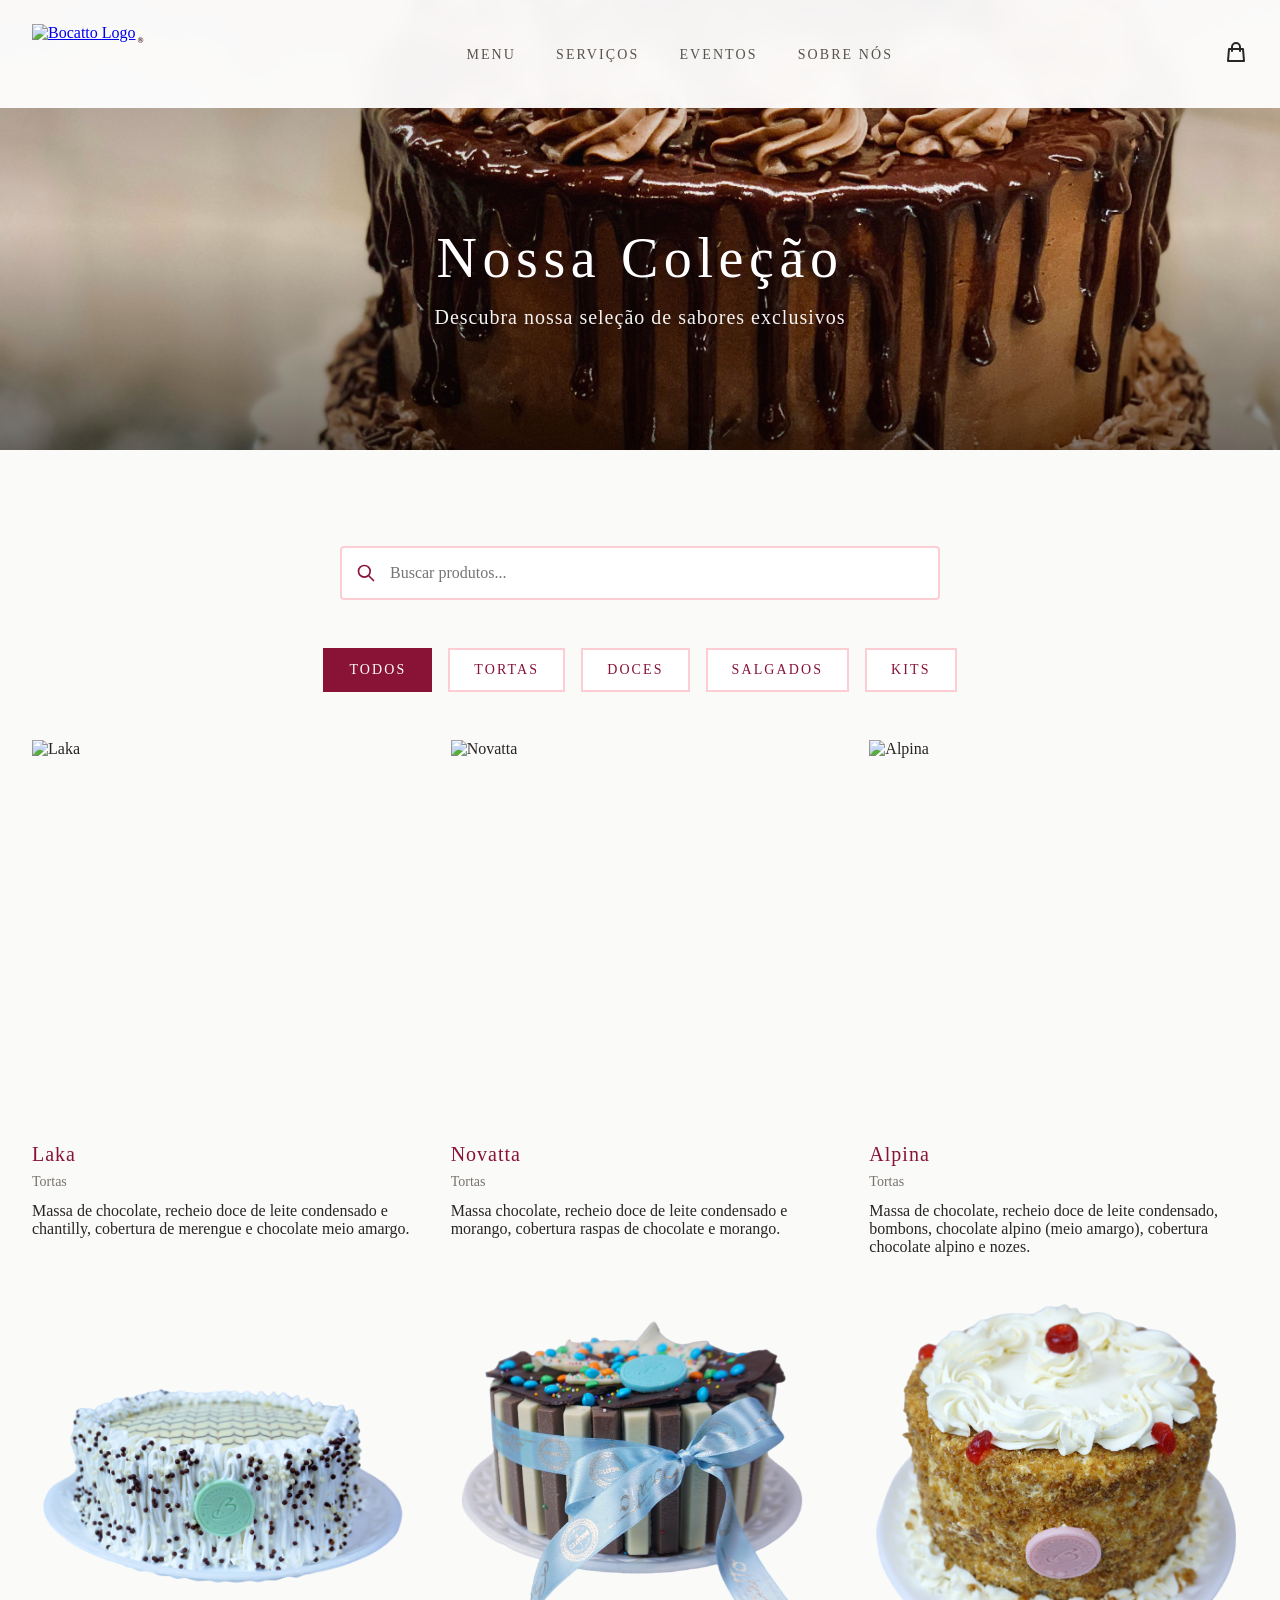
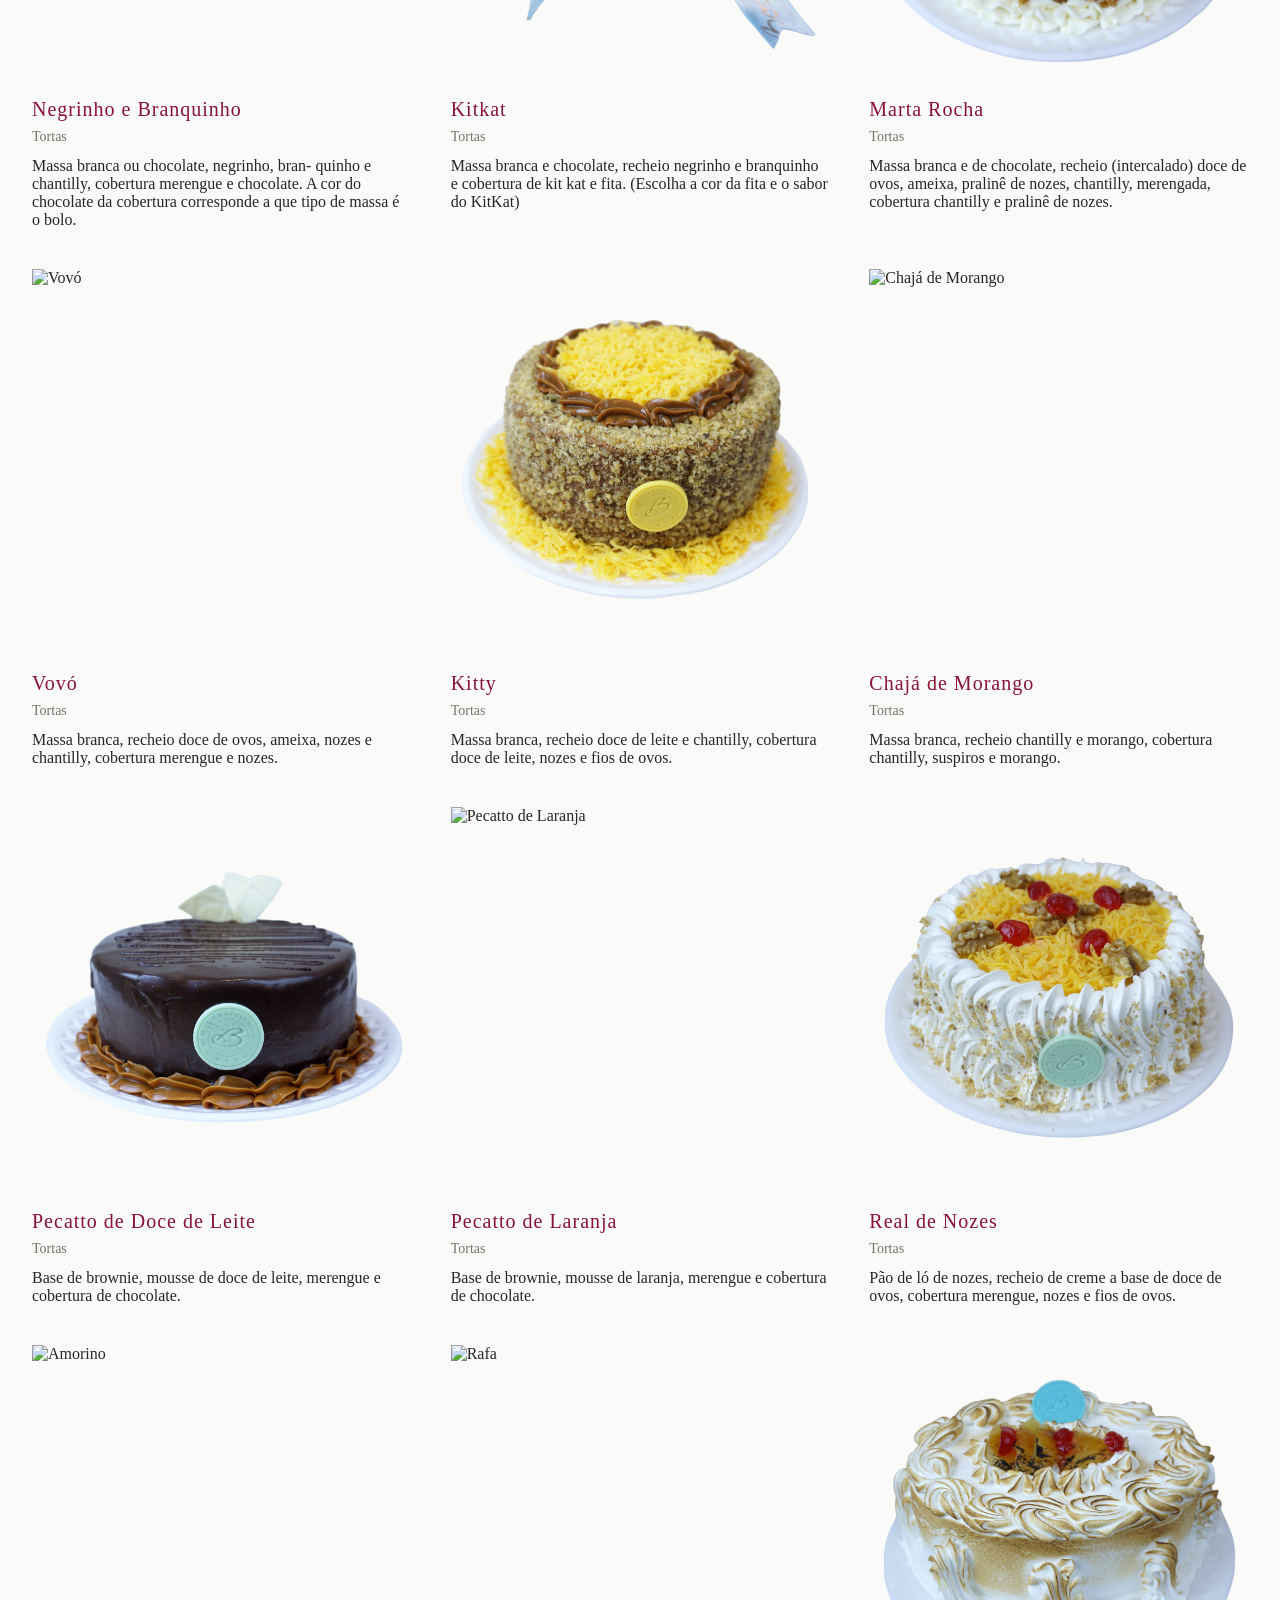
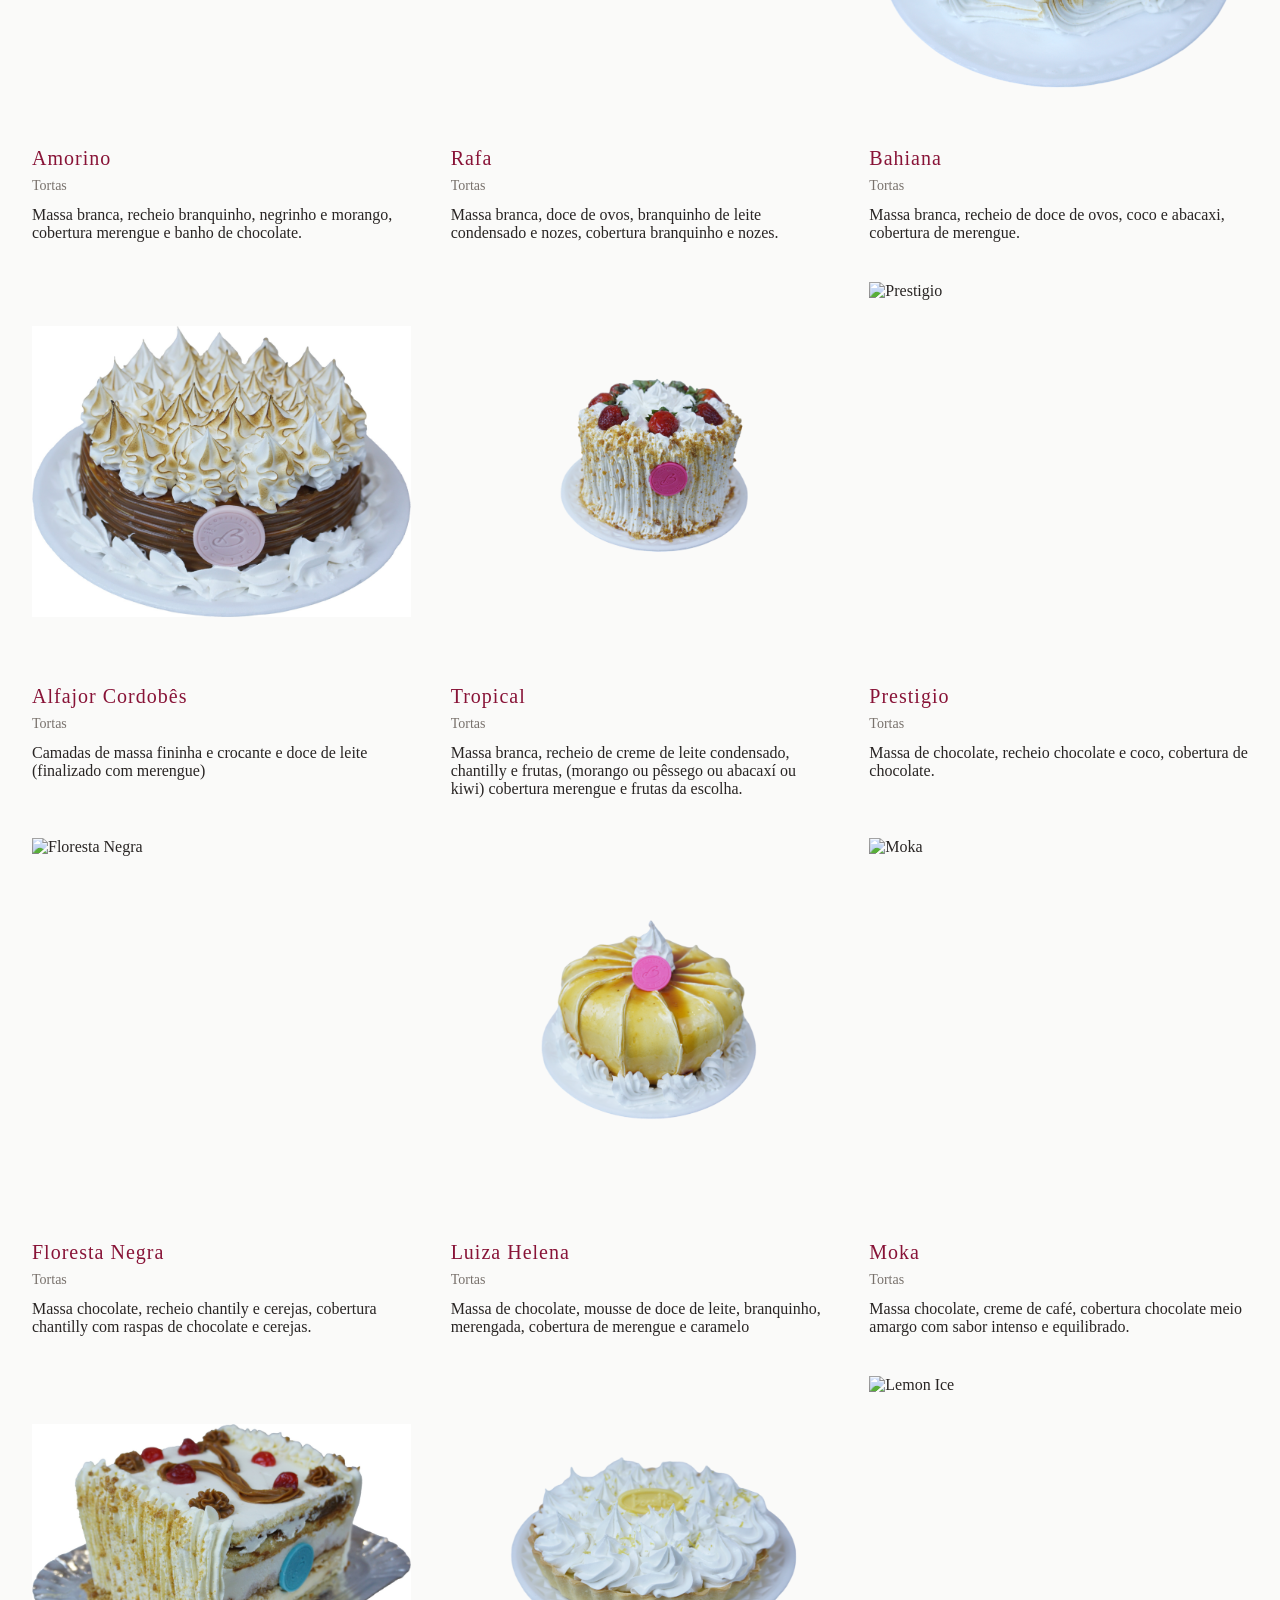
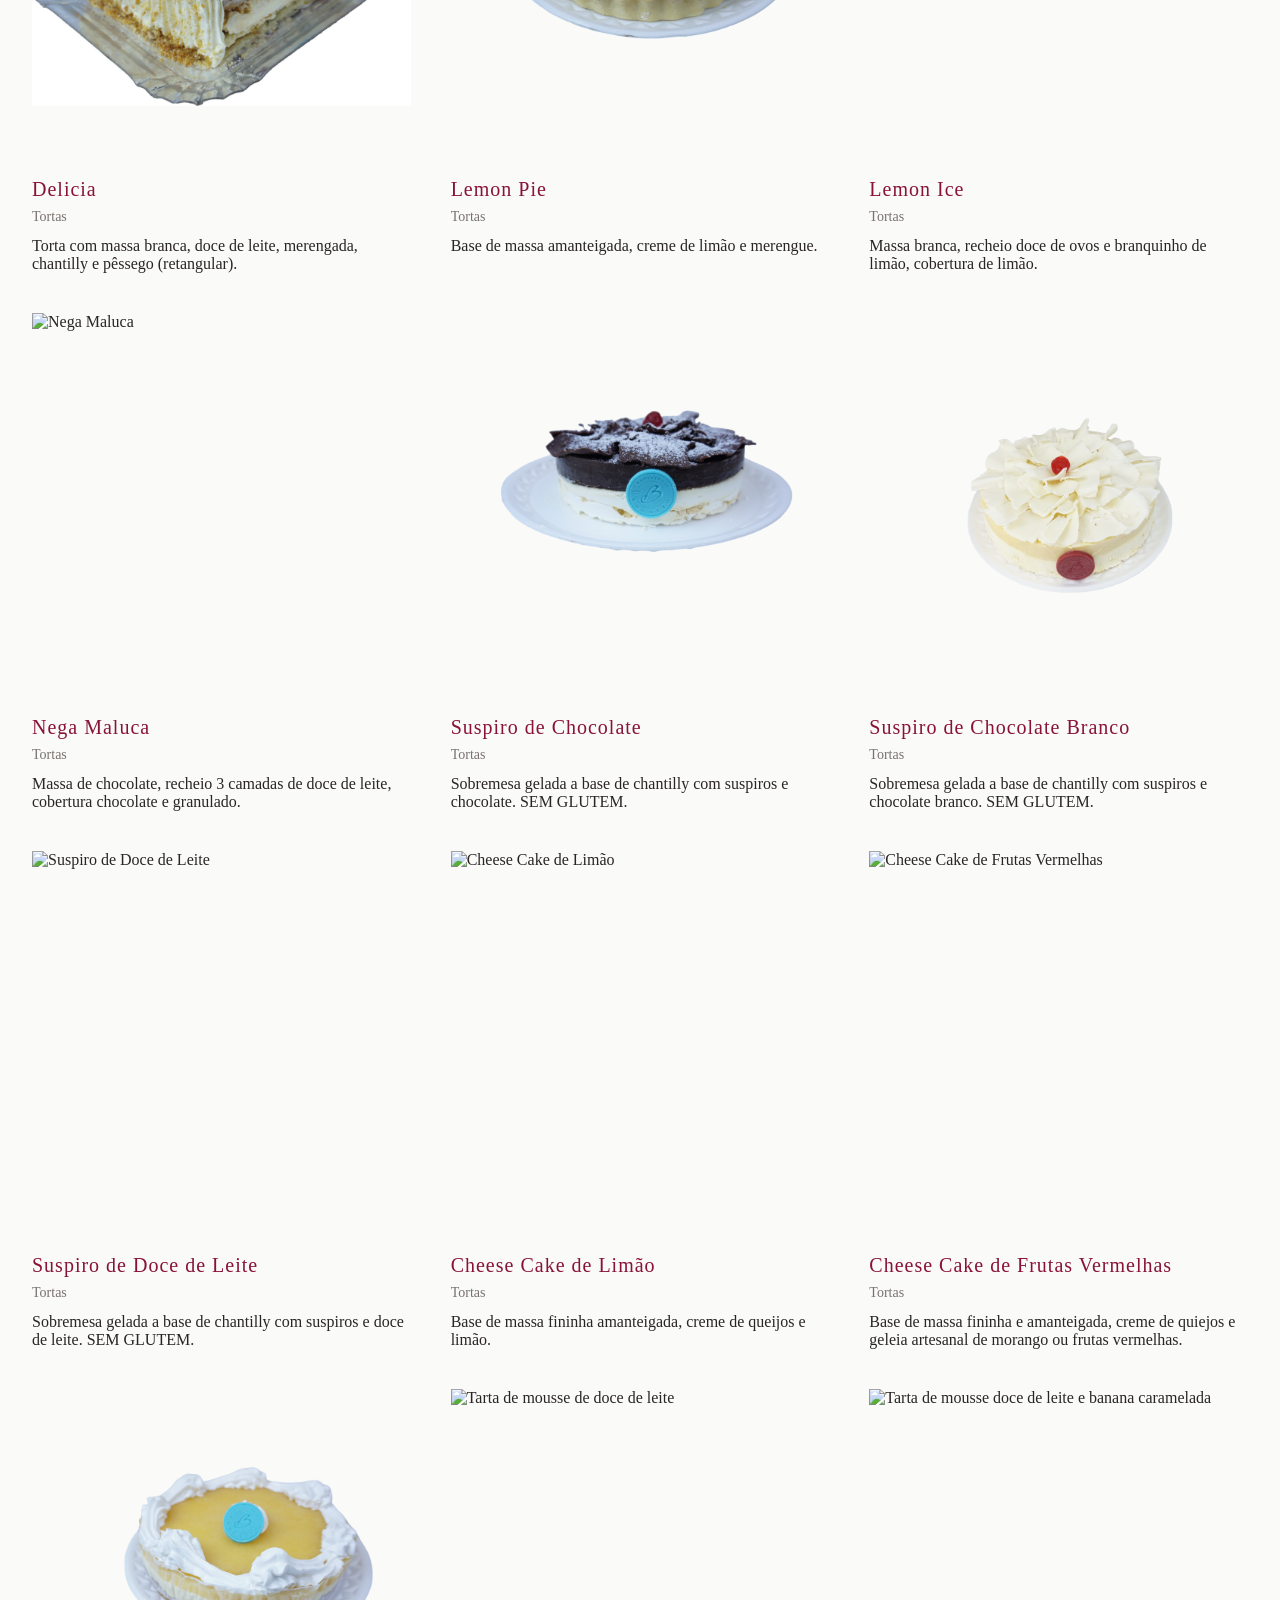
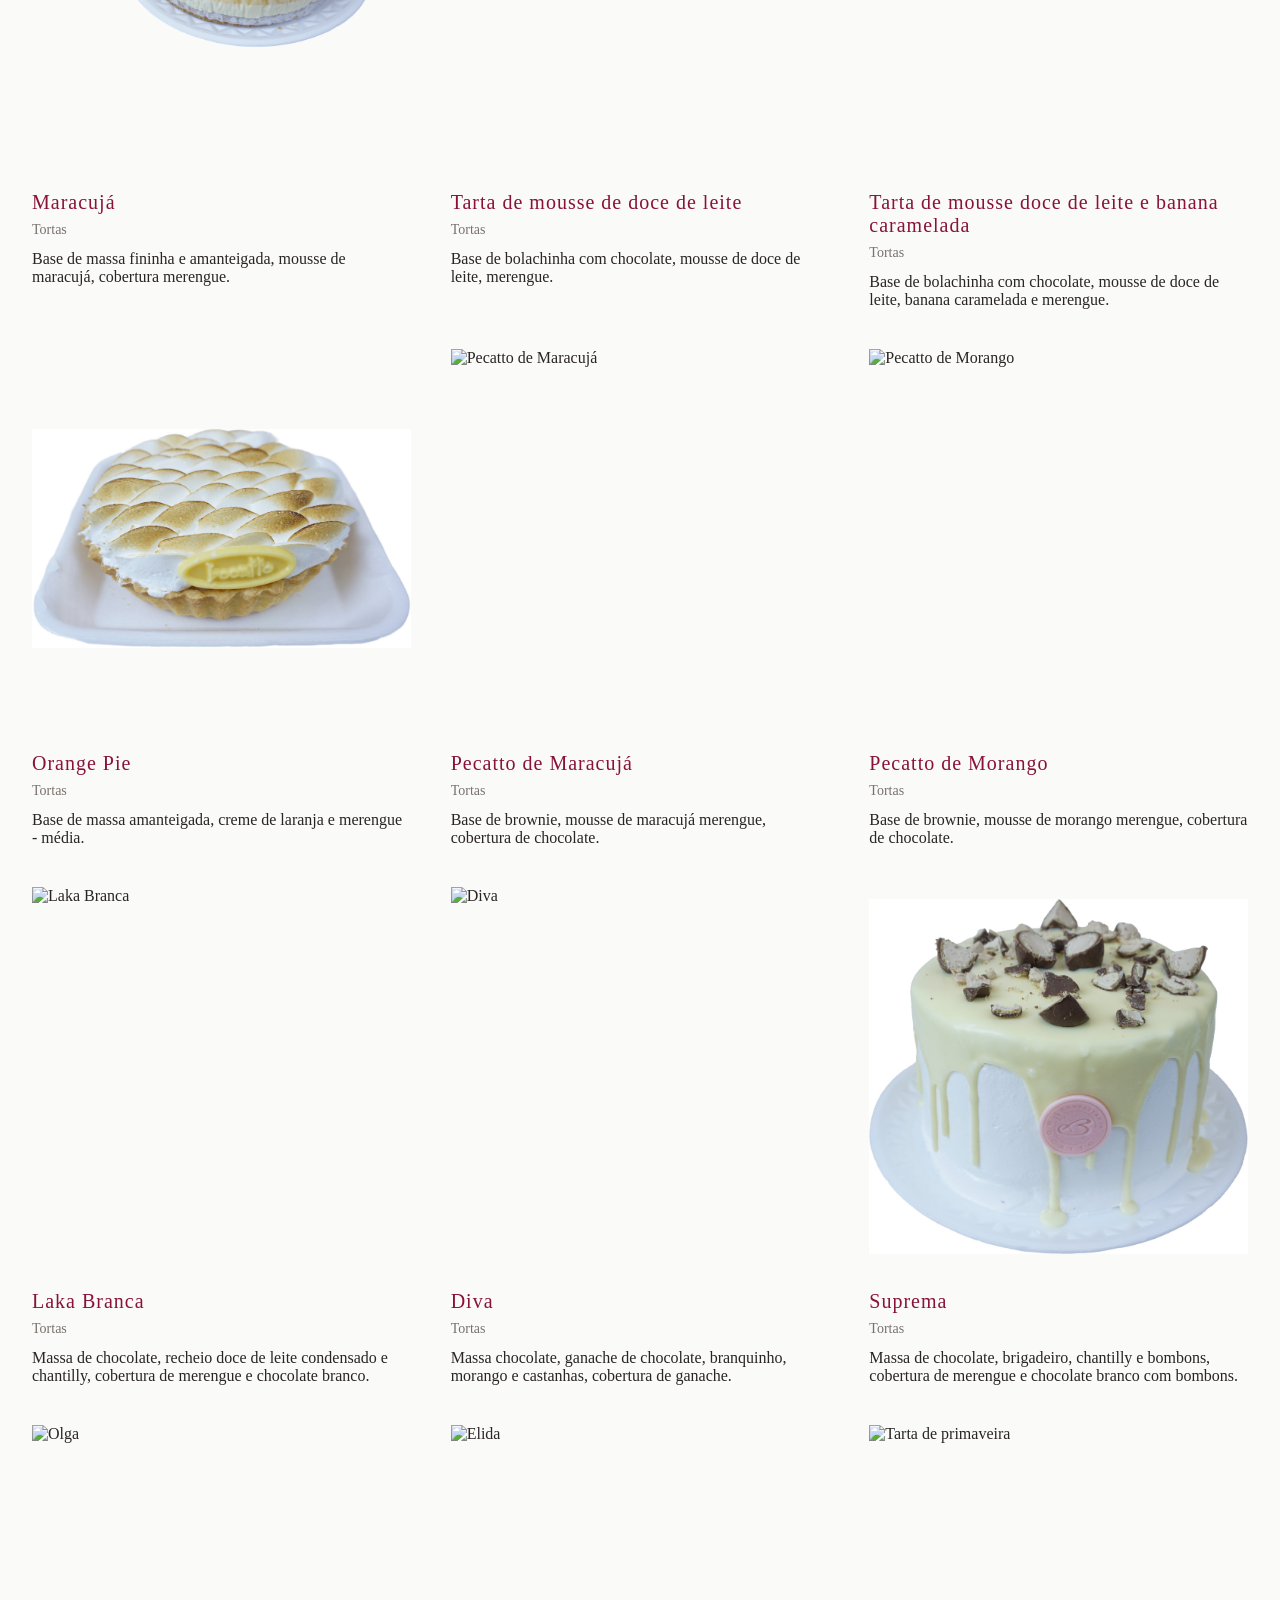
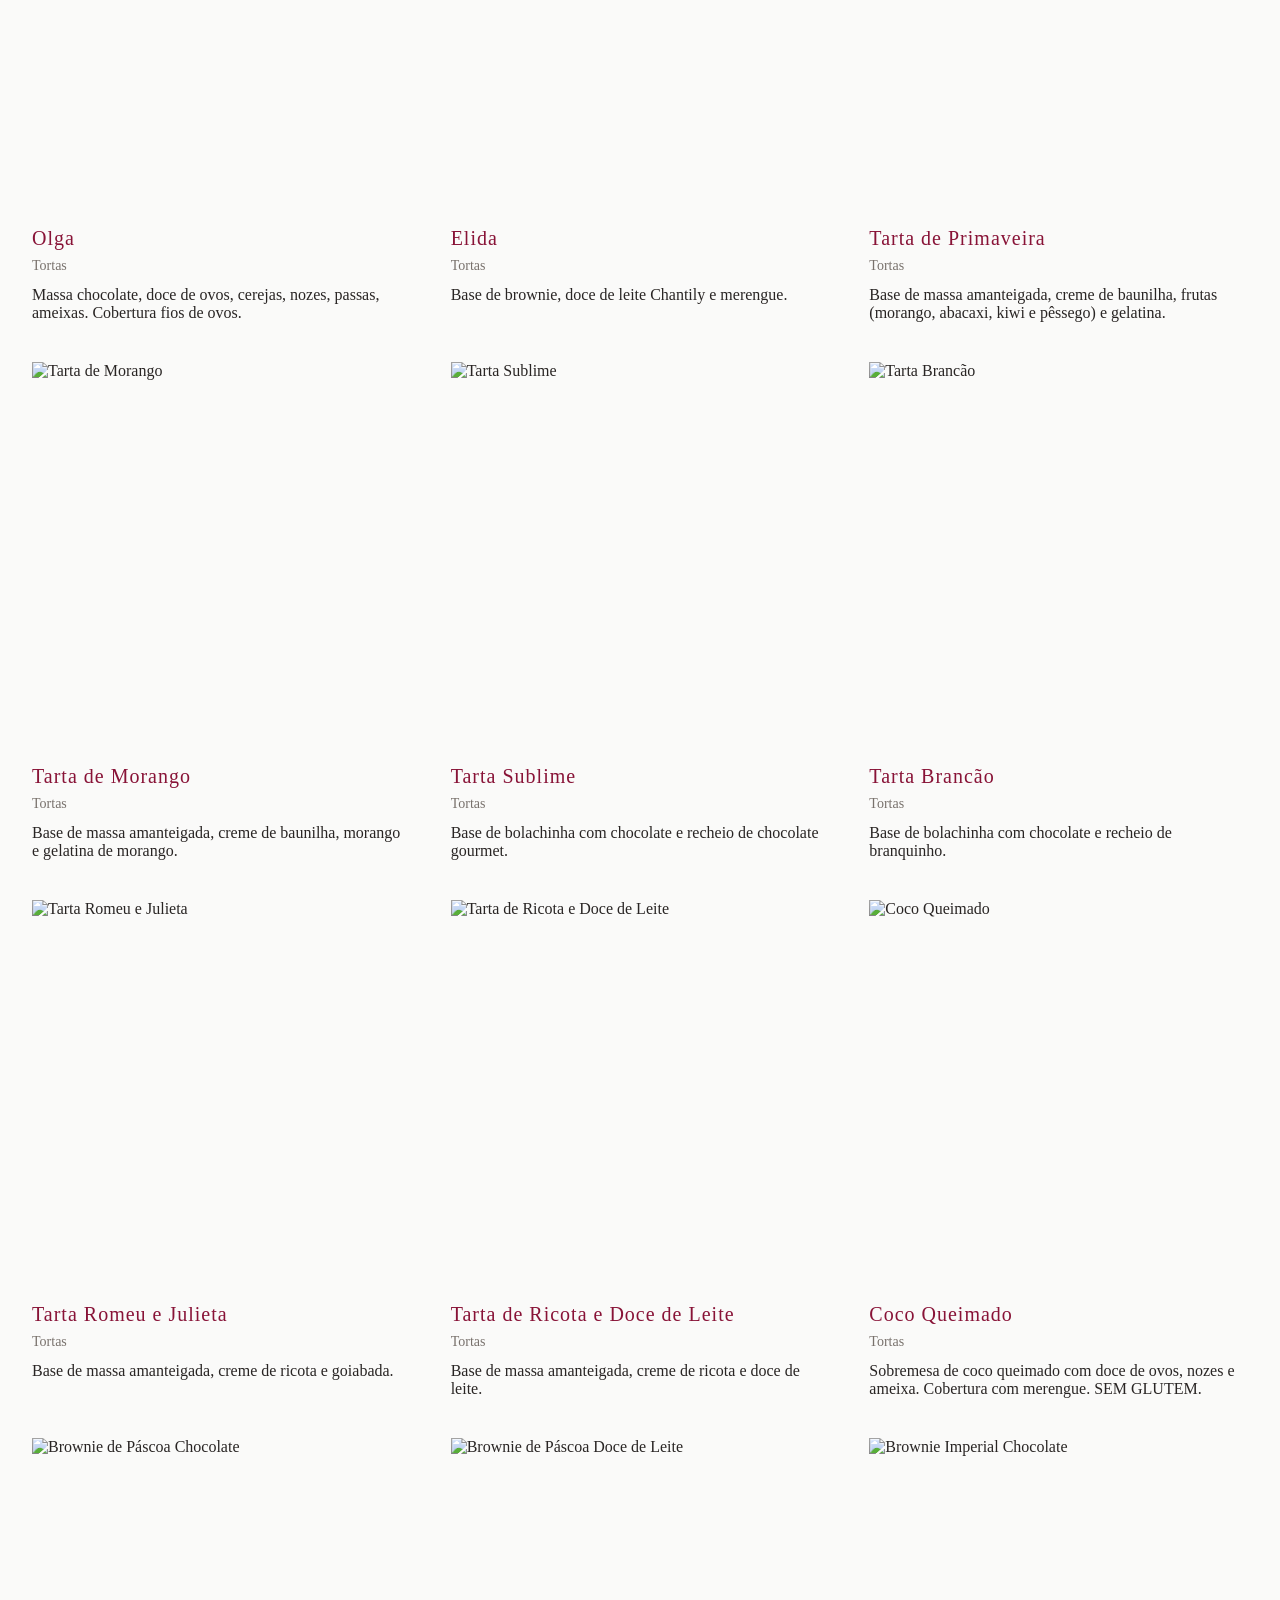
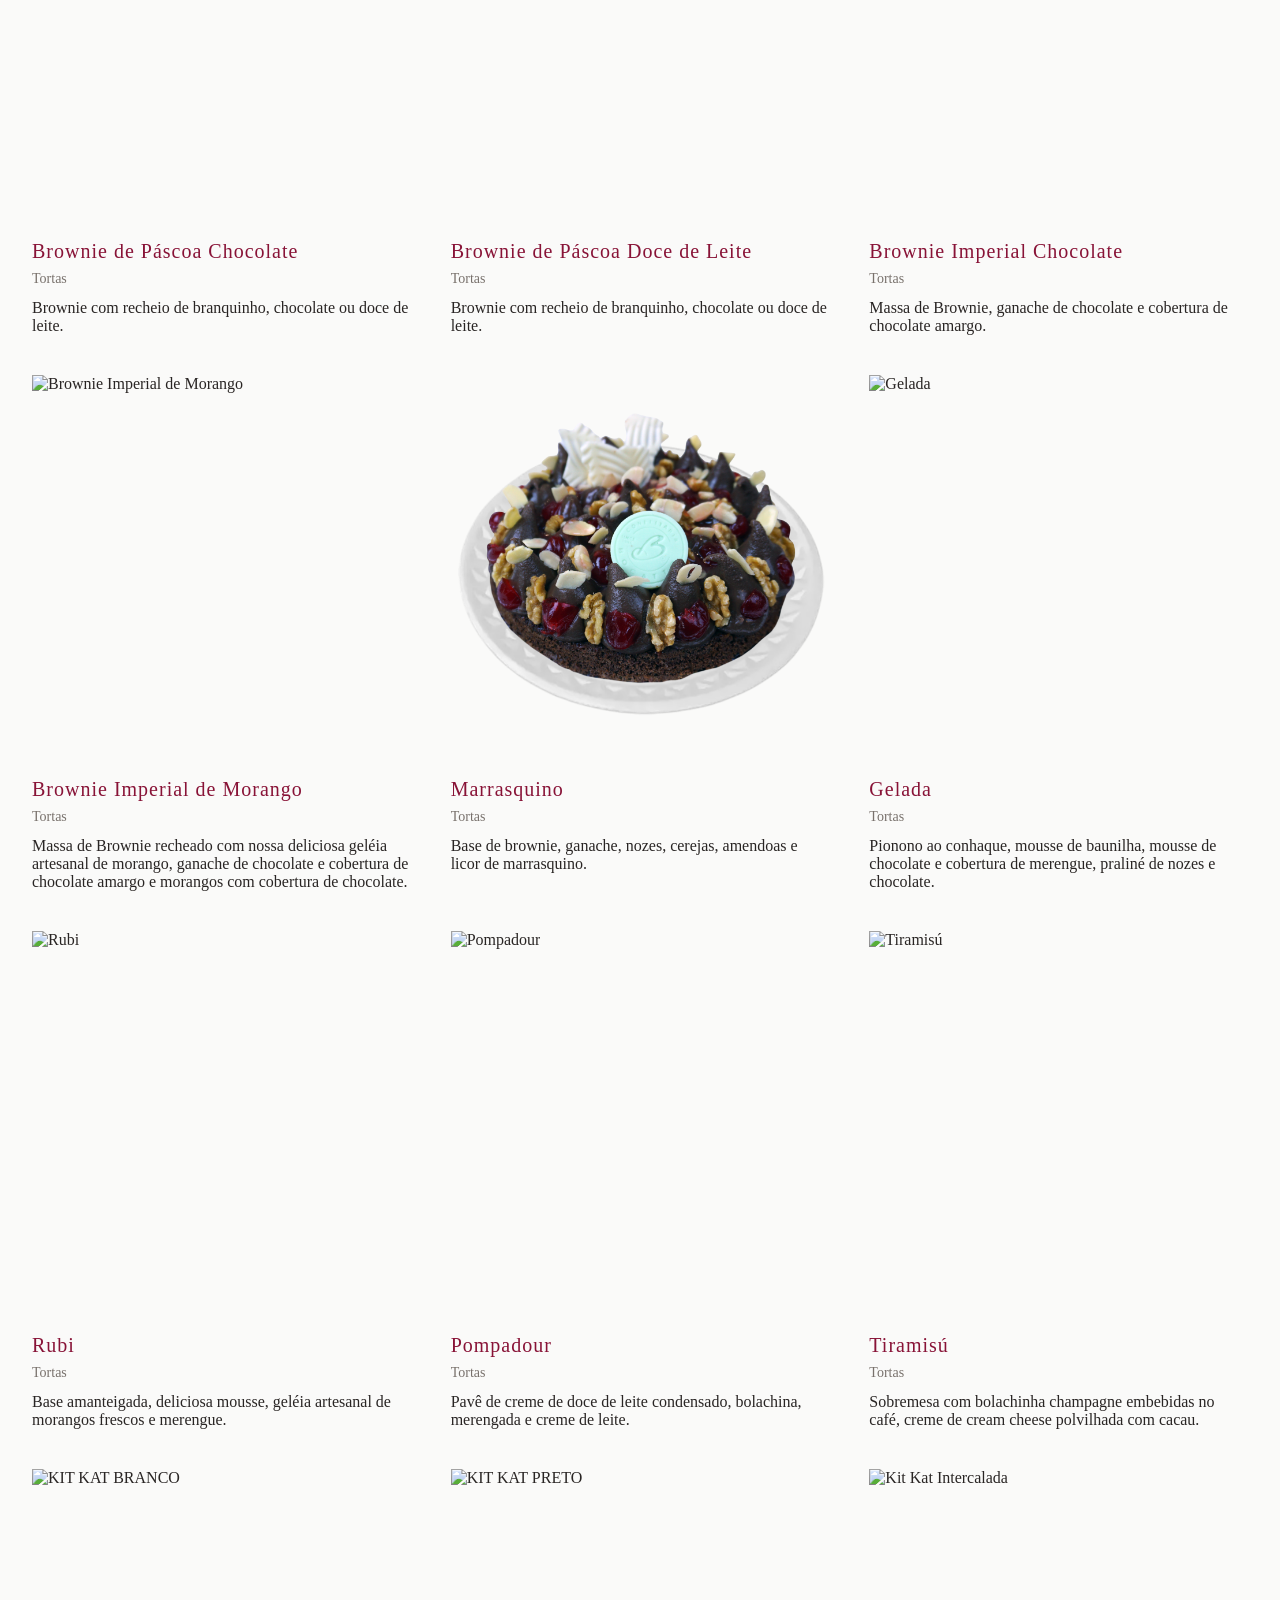
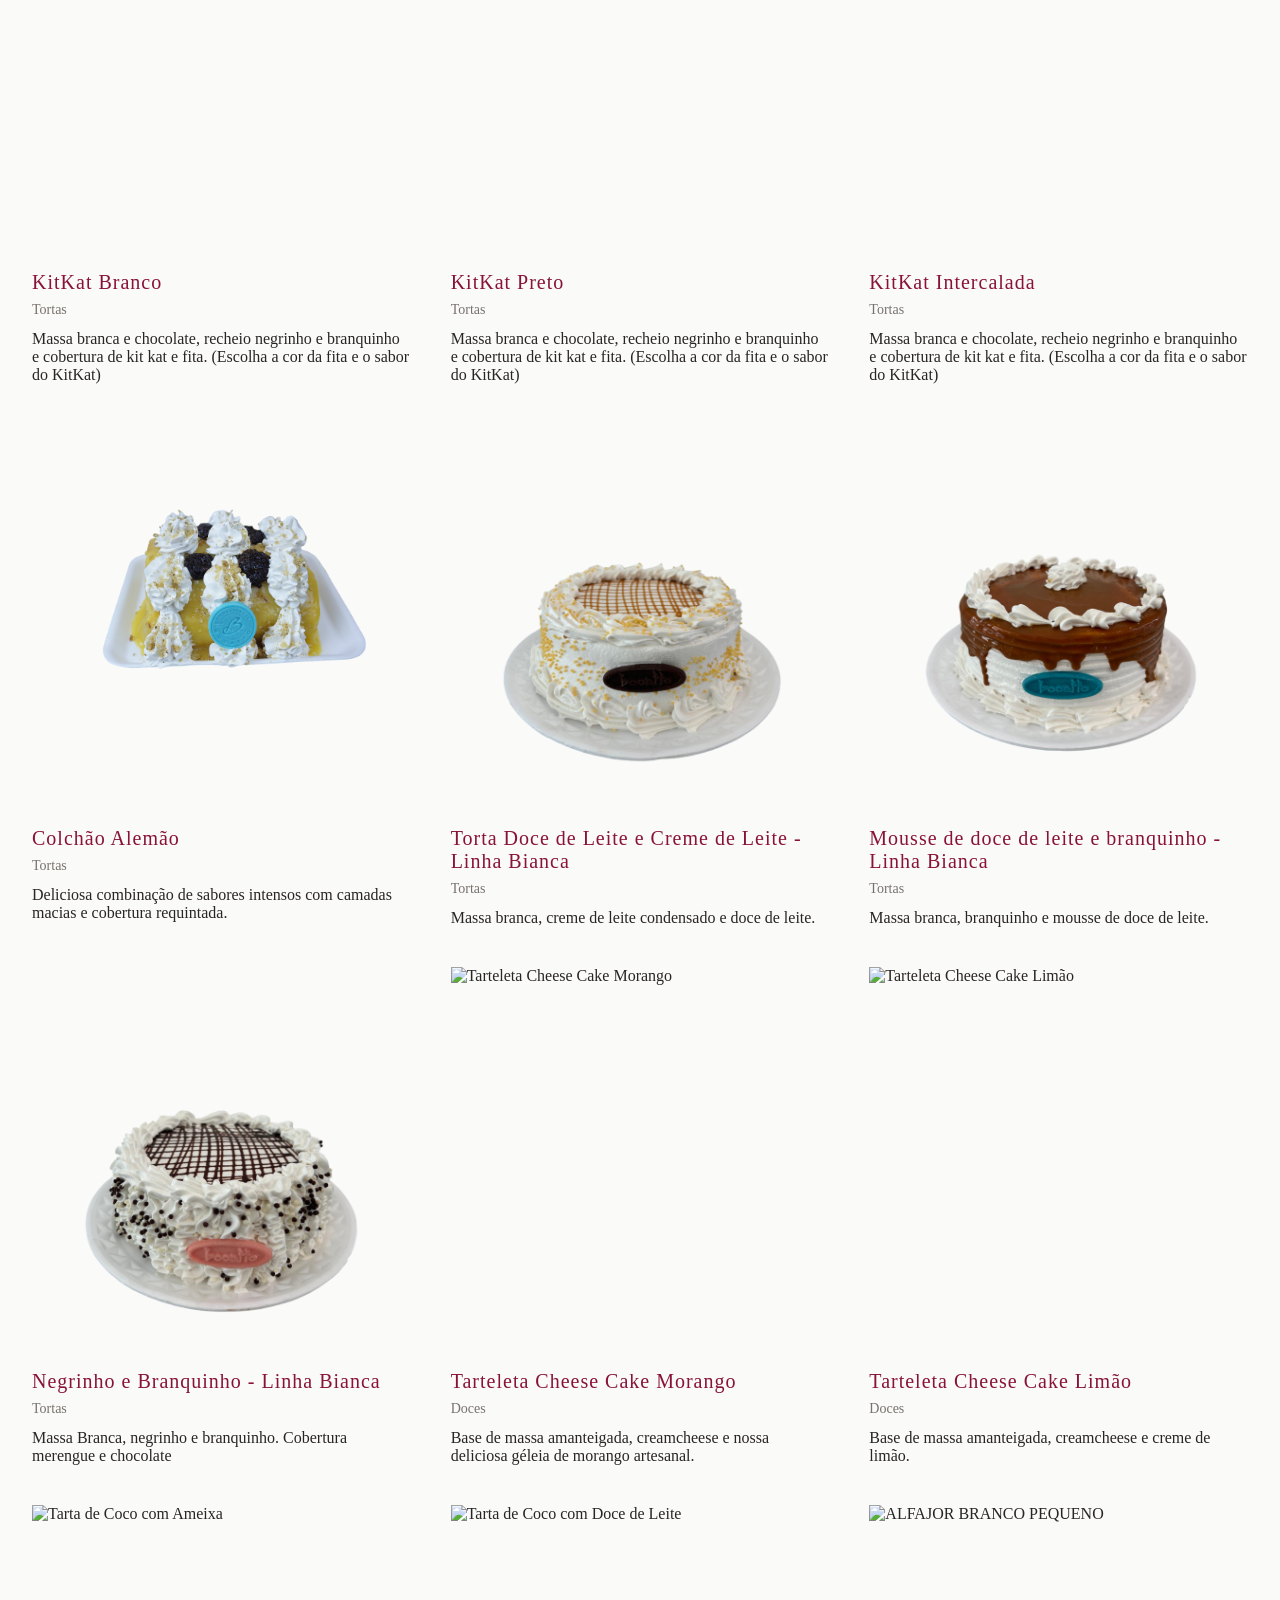
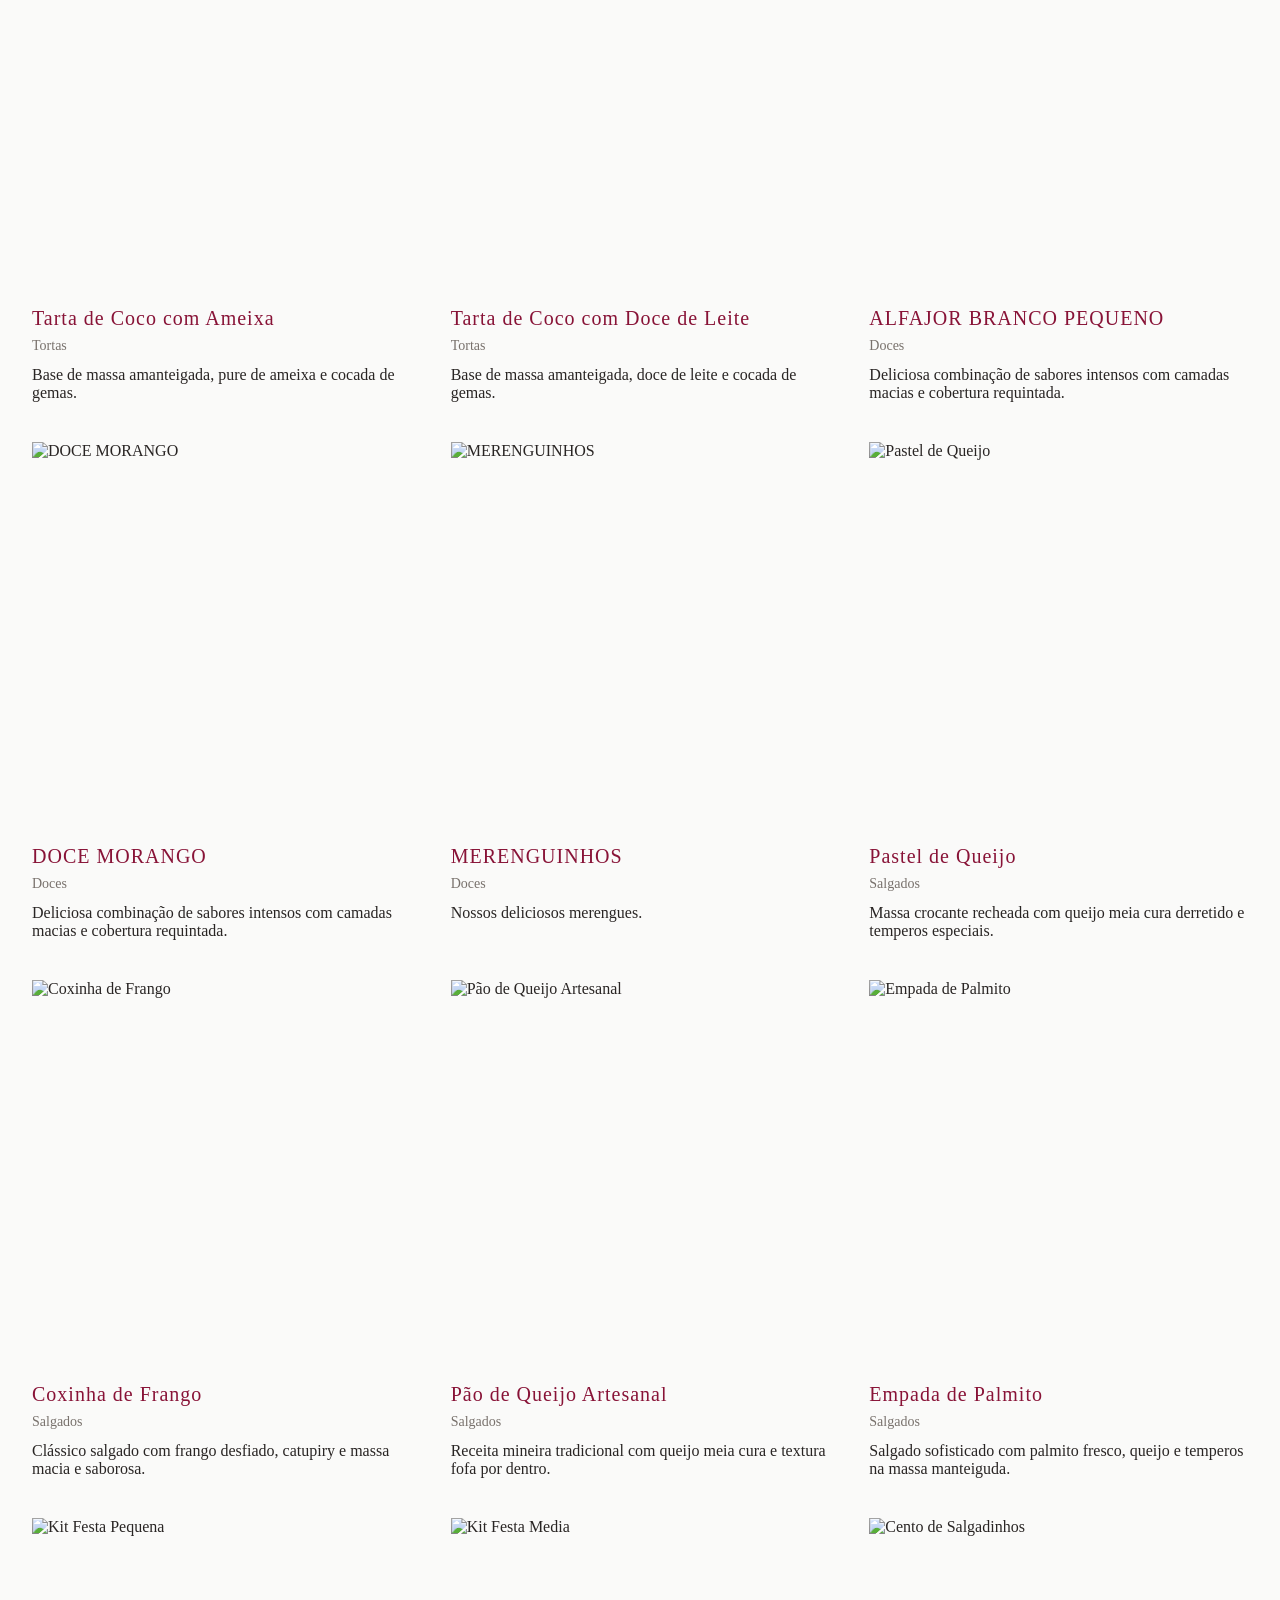
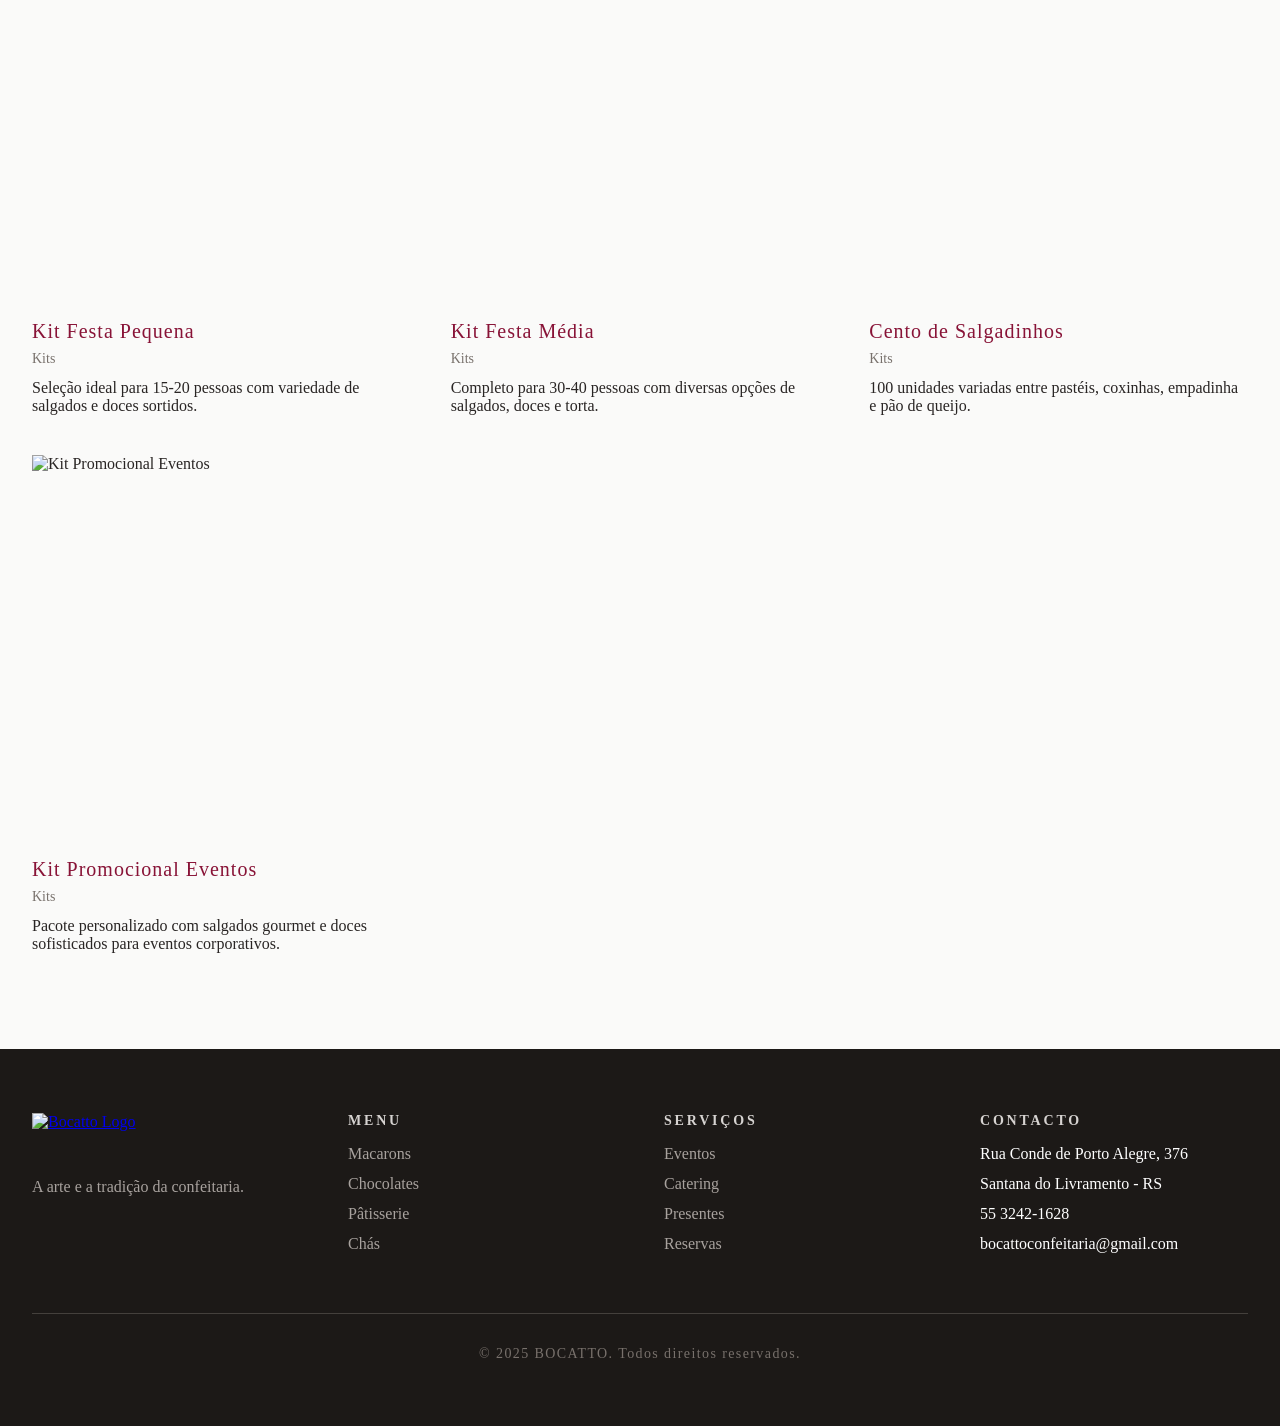
==== commit 3f365bbc: "image optimization and license secure download" ====
--- a/produtos/index.html
+++ b/produtos/index.html
@@ -89,7 +89,7 @@
 
     <!-- Hero Banner for Products Page -->
     <section class="produtos-hero-banner">
-        <img src="https://images.unsplash.com/photo-1578985545062-69928b1d9587?w=1600&q=90" alt="Menu" loading="eager">
+        <img src="/assets/images/fundo-produtos.jpg" alt="Menu" loading="eager">
         <div class="hero-overlay"></div>
         <div class="hero-content">
             <h1>Nossa Coleção</h1>
--- a/assets/css/styles.css
+++ b/assets/css/styles.css
@@ -476,7 +476,7 @@
 .collection-image img {
     width: 100%;
     height: 100%;
-    object-fit: contain; /* Mostra a imagem completa */
+    /*object-fit: contain;  Mostra a imagem completa */
     transition: transform 0.7s ease;
 }
 .collection-card:hover .collection-image img {
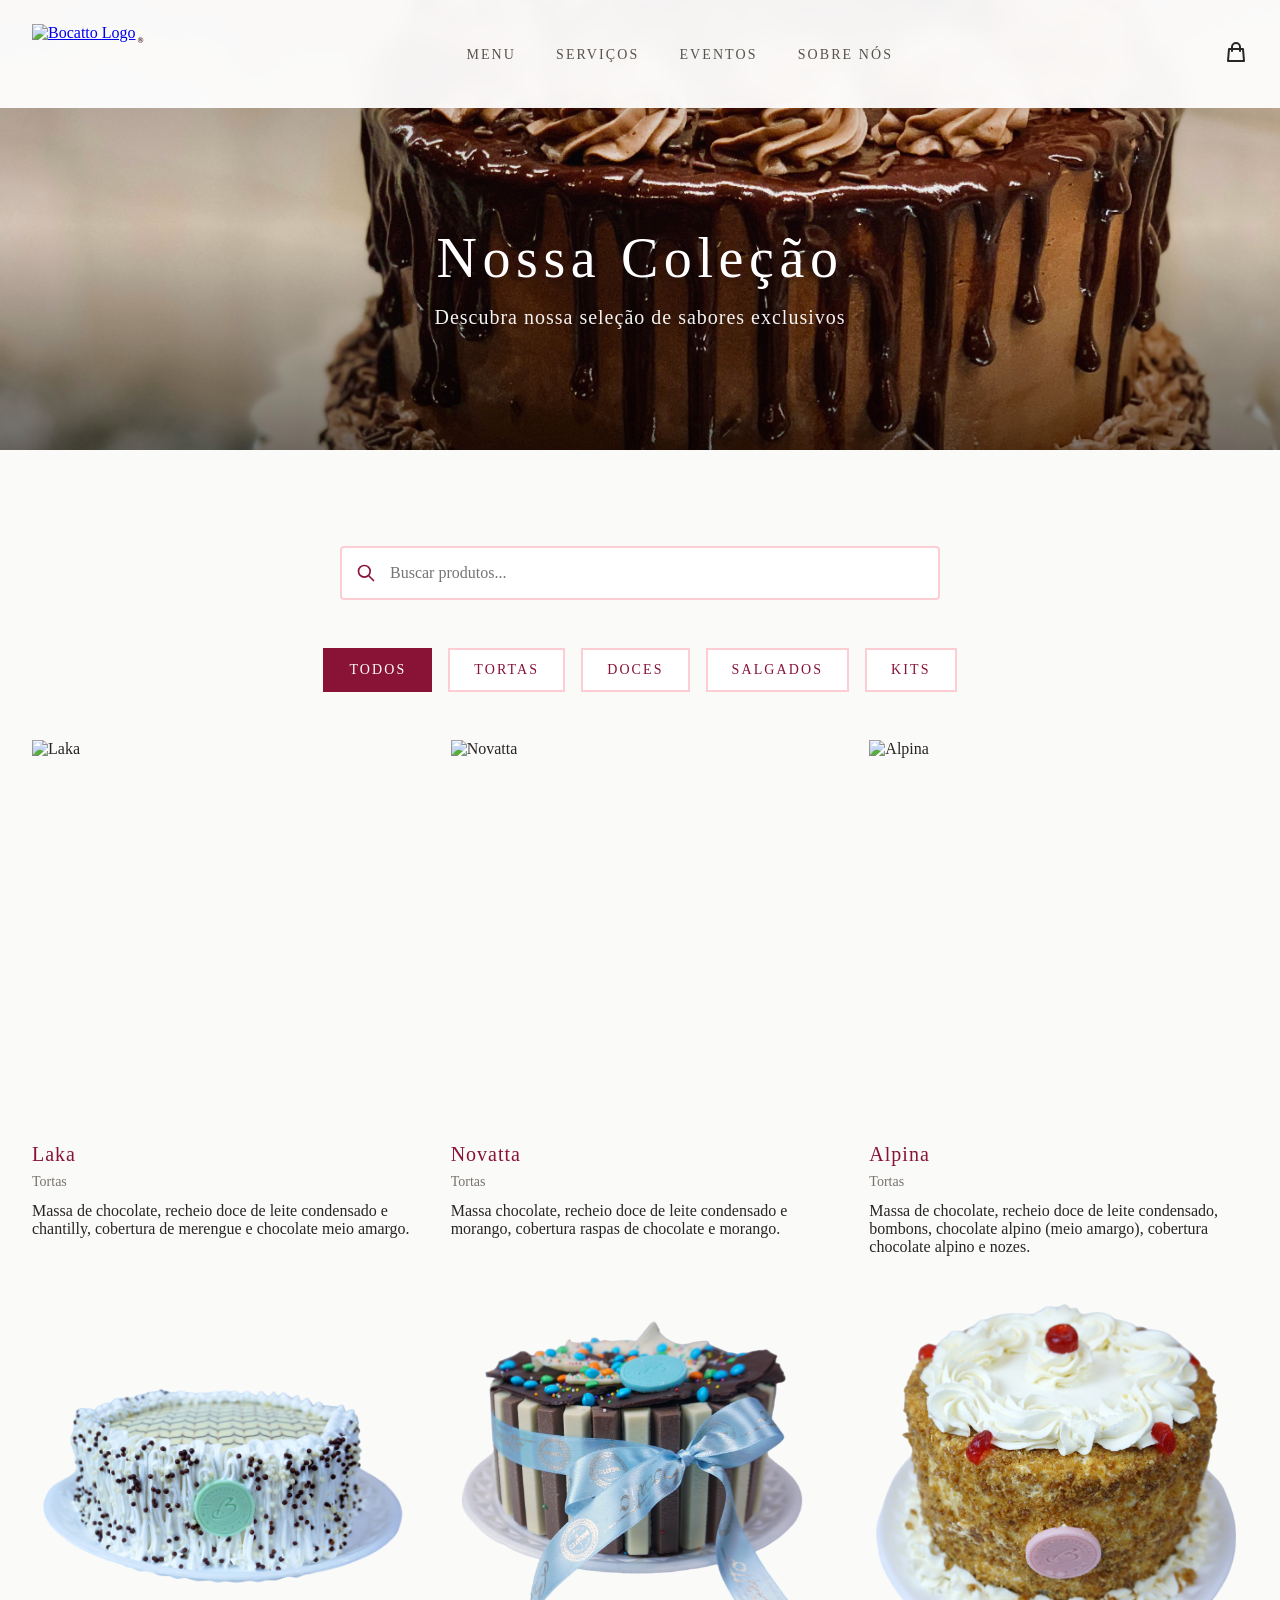
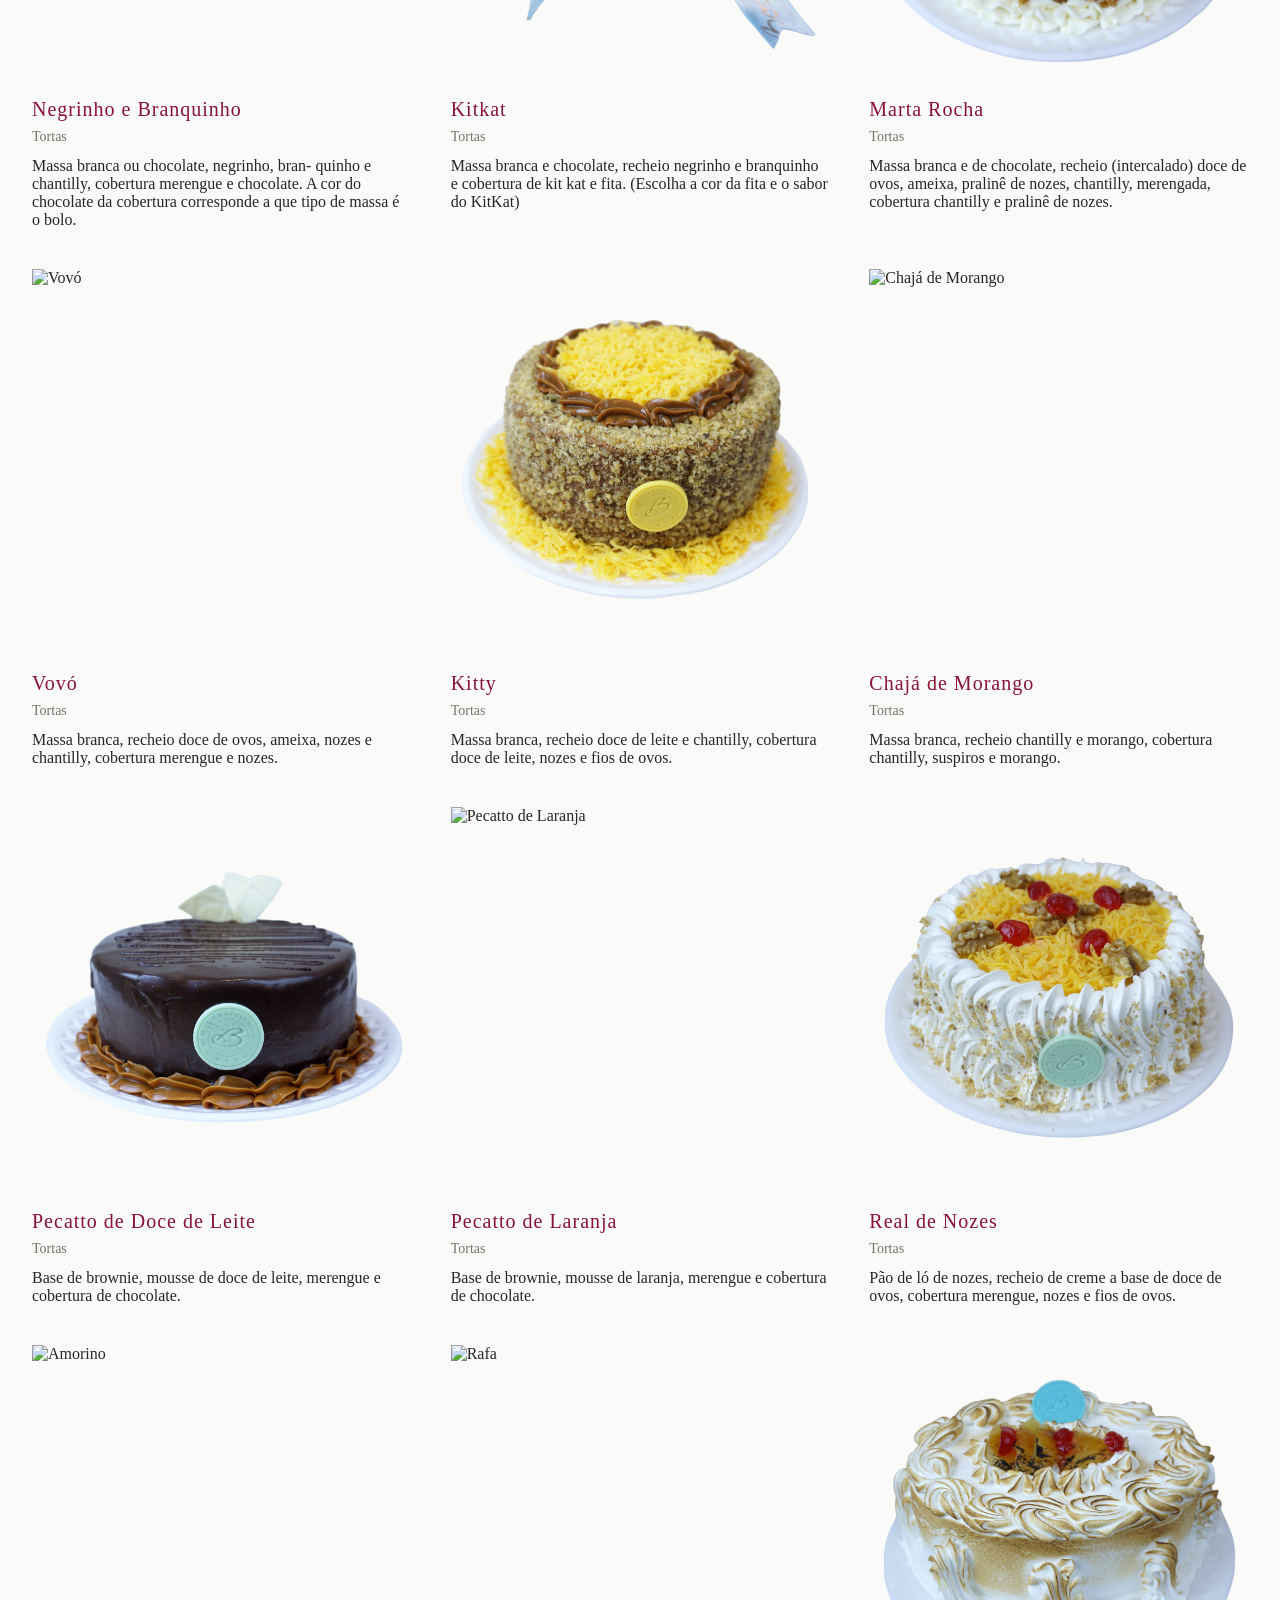
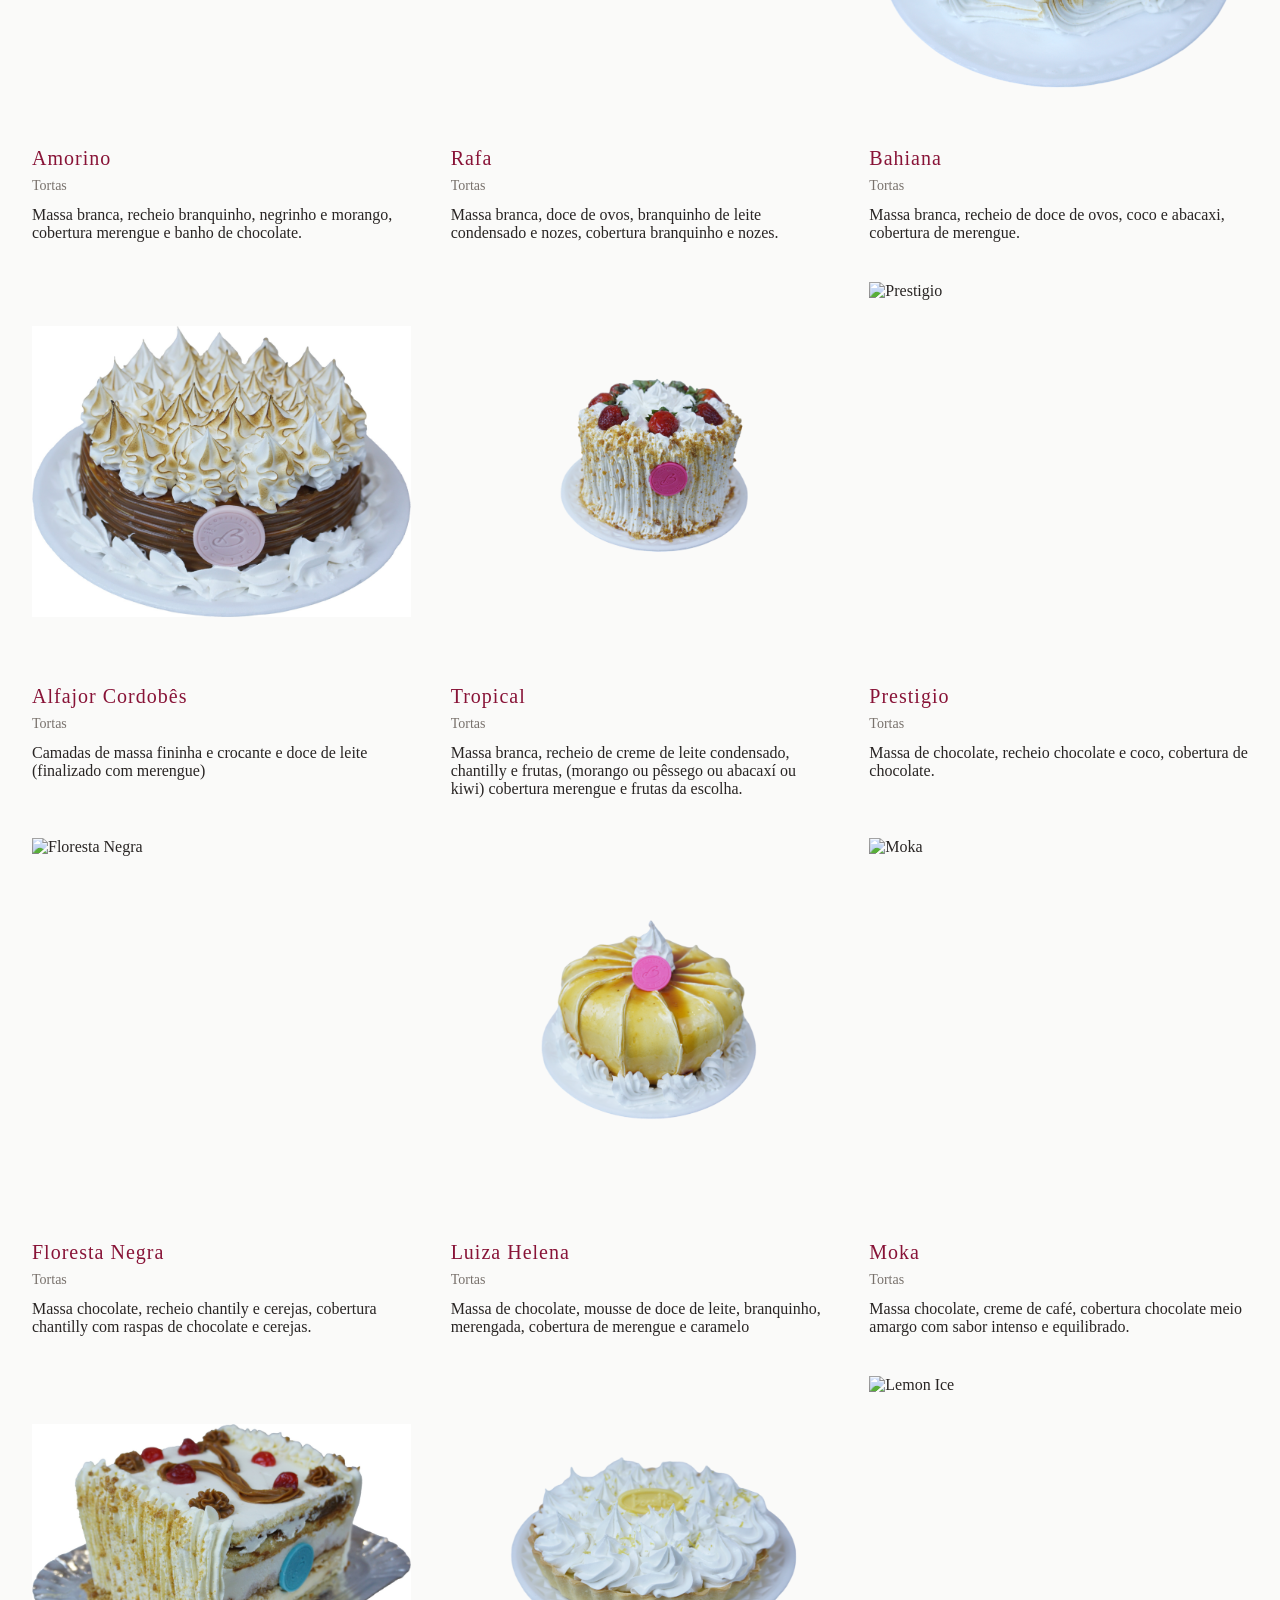
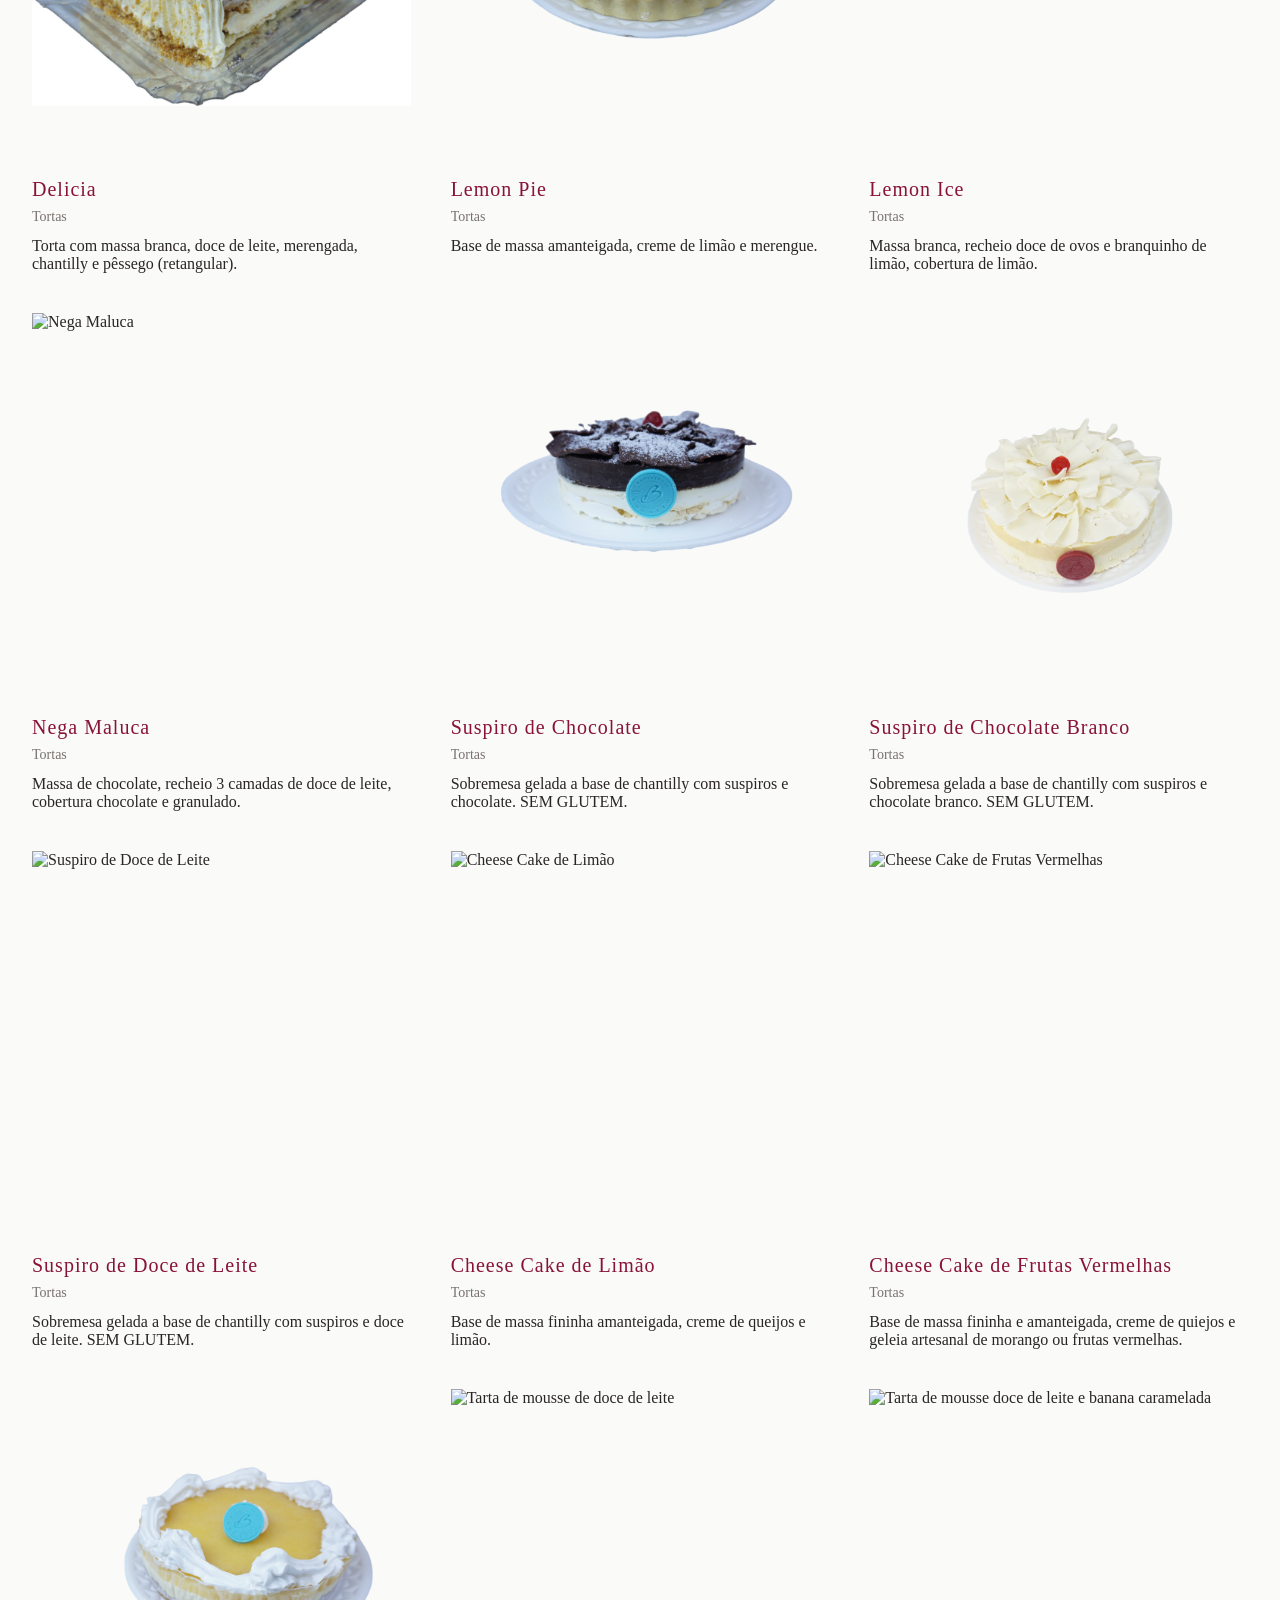
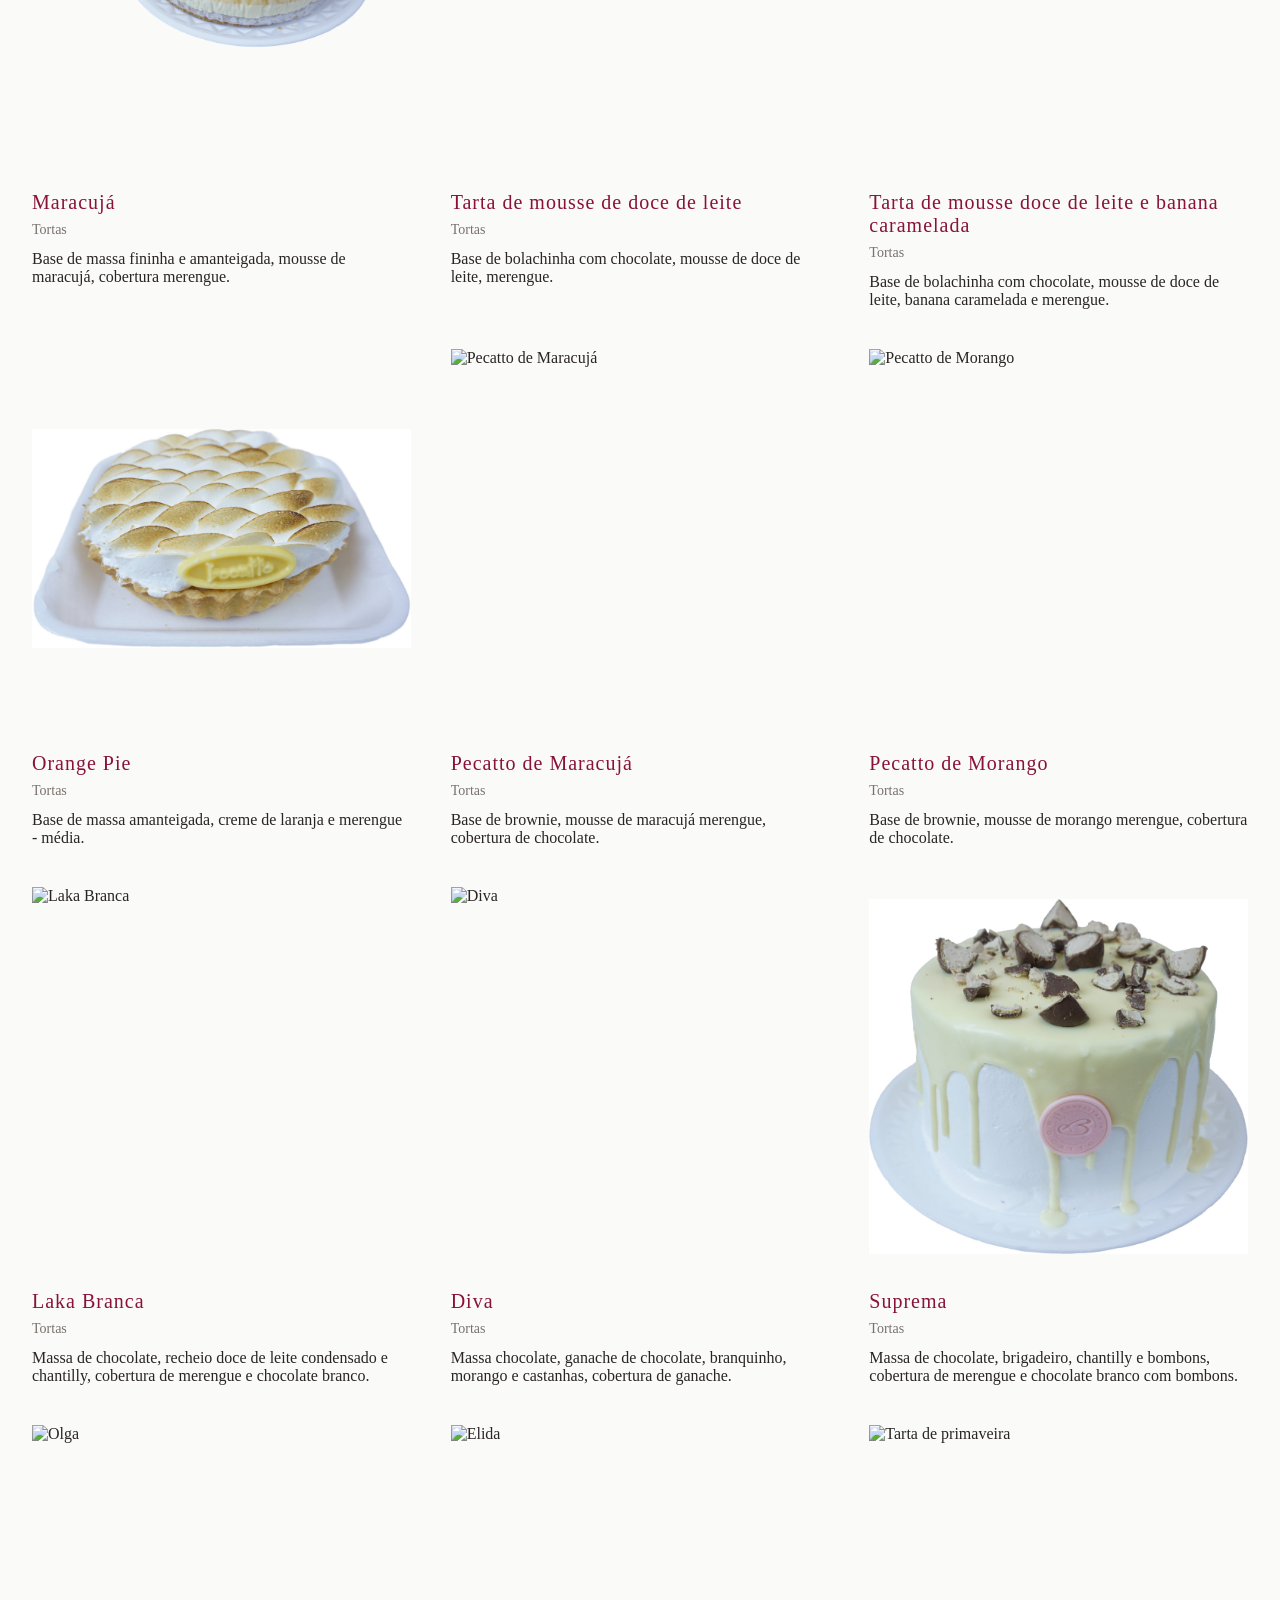
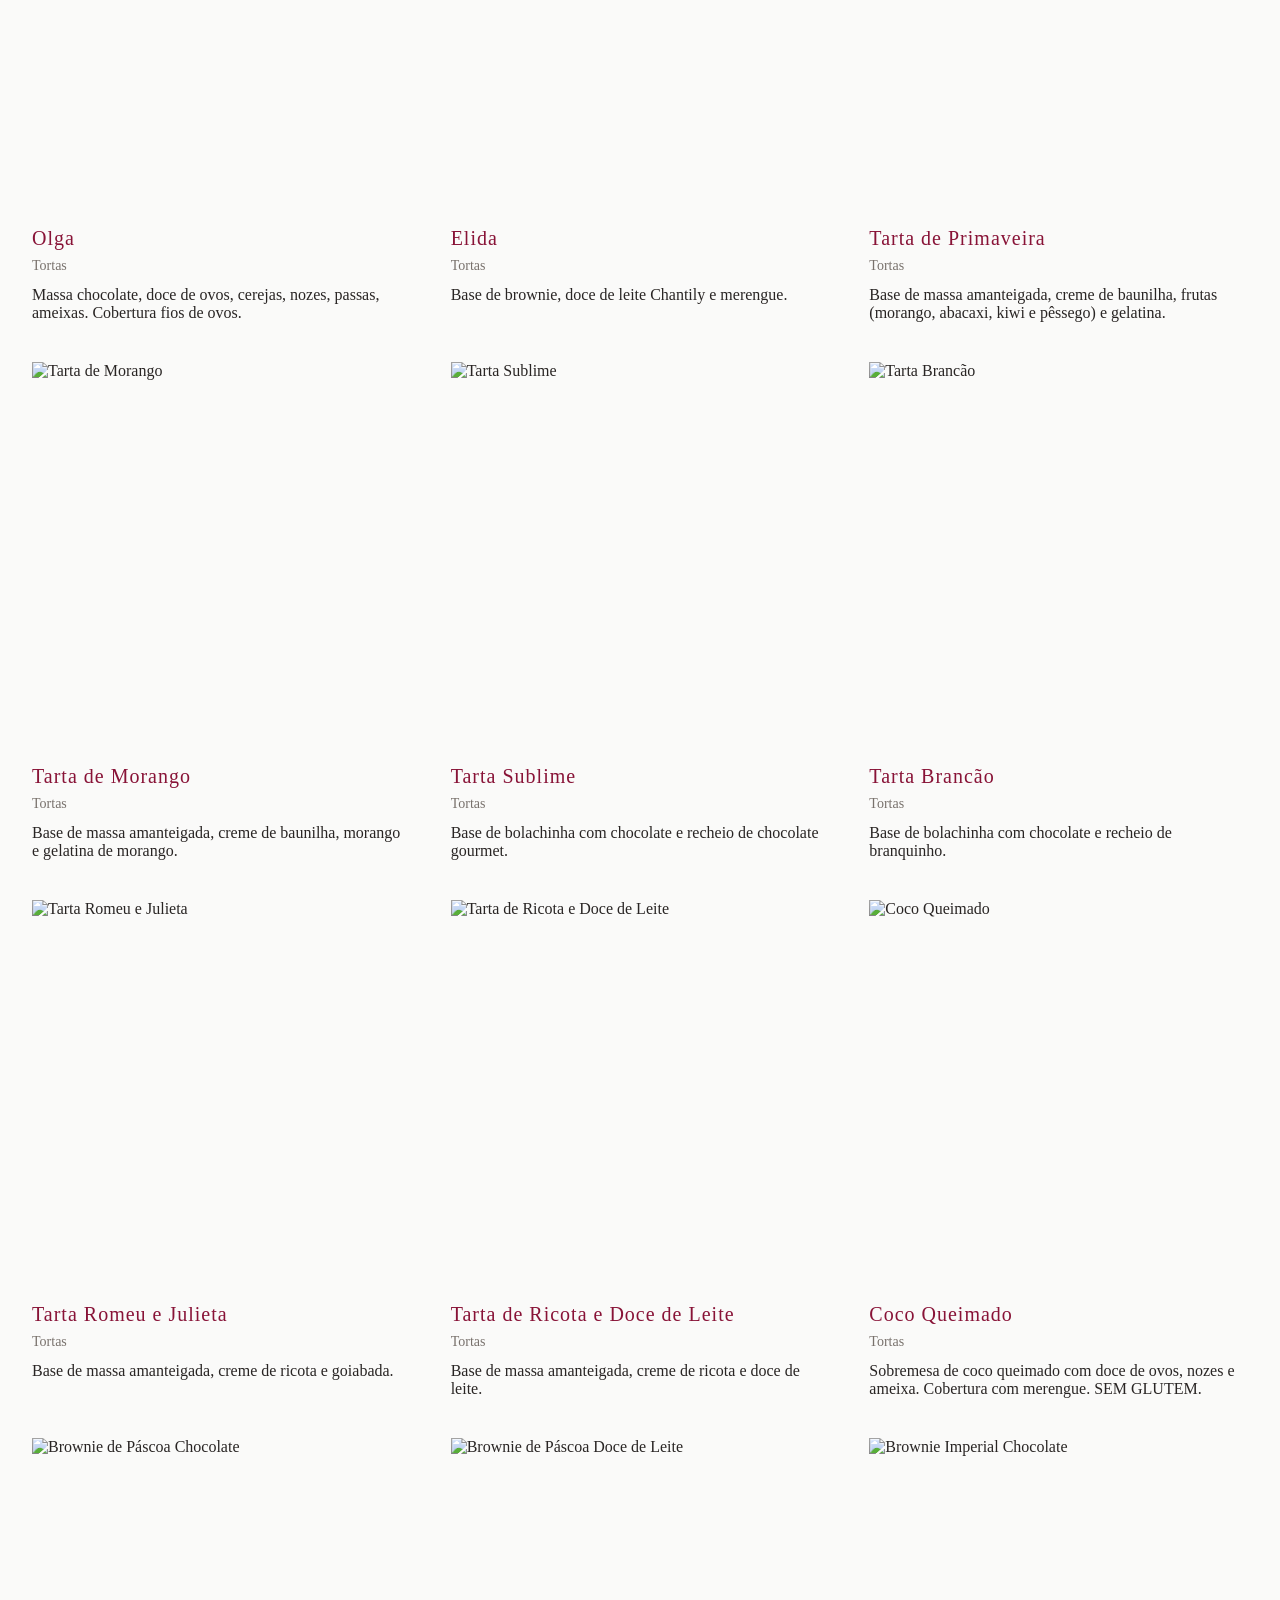
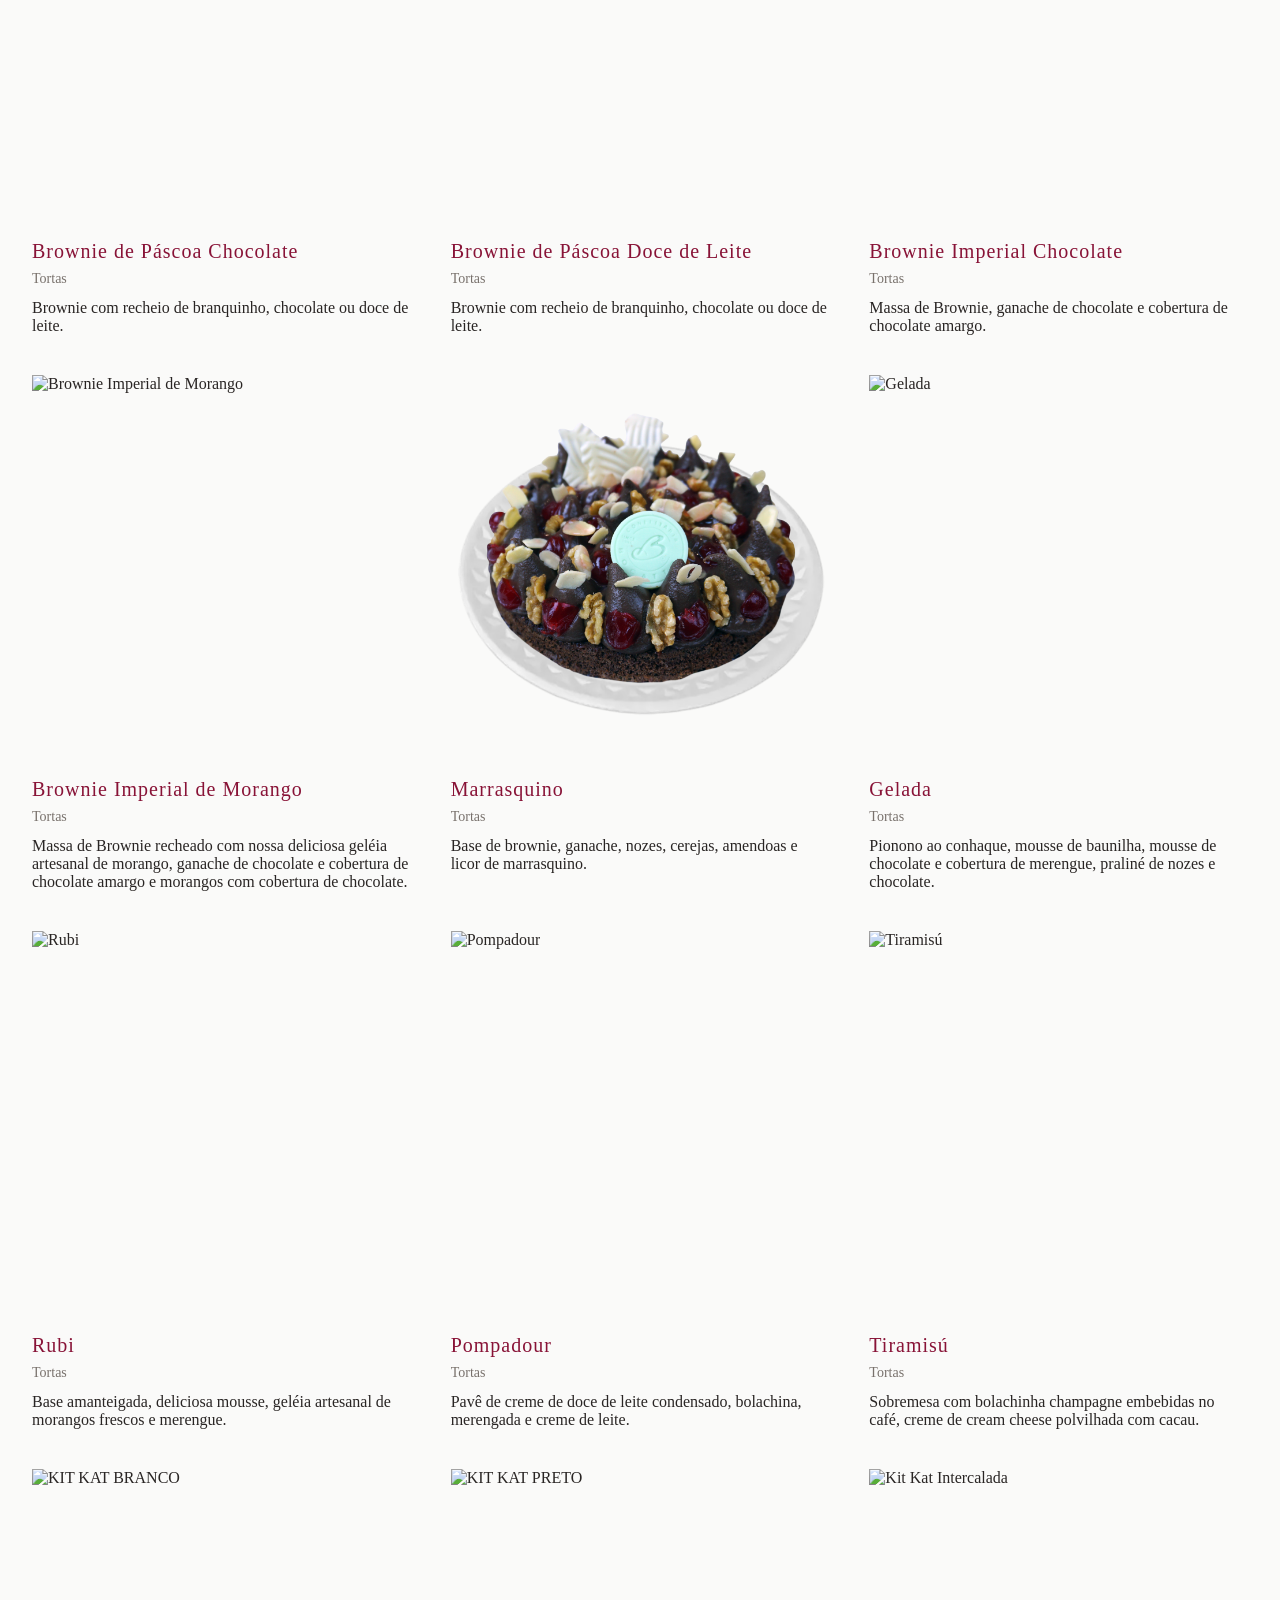
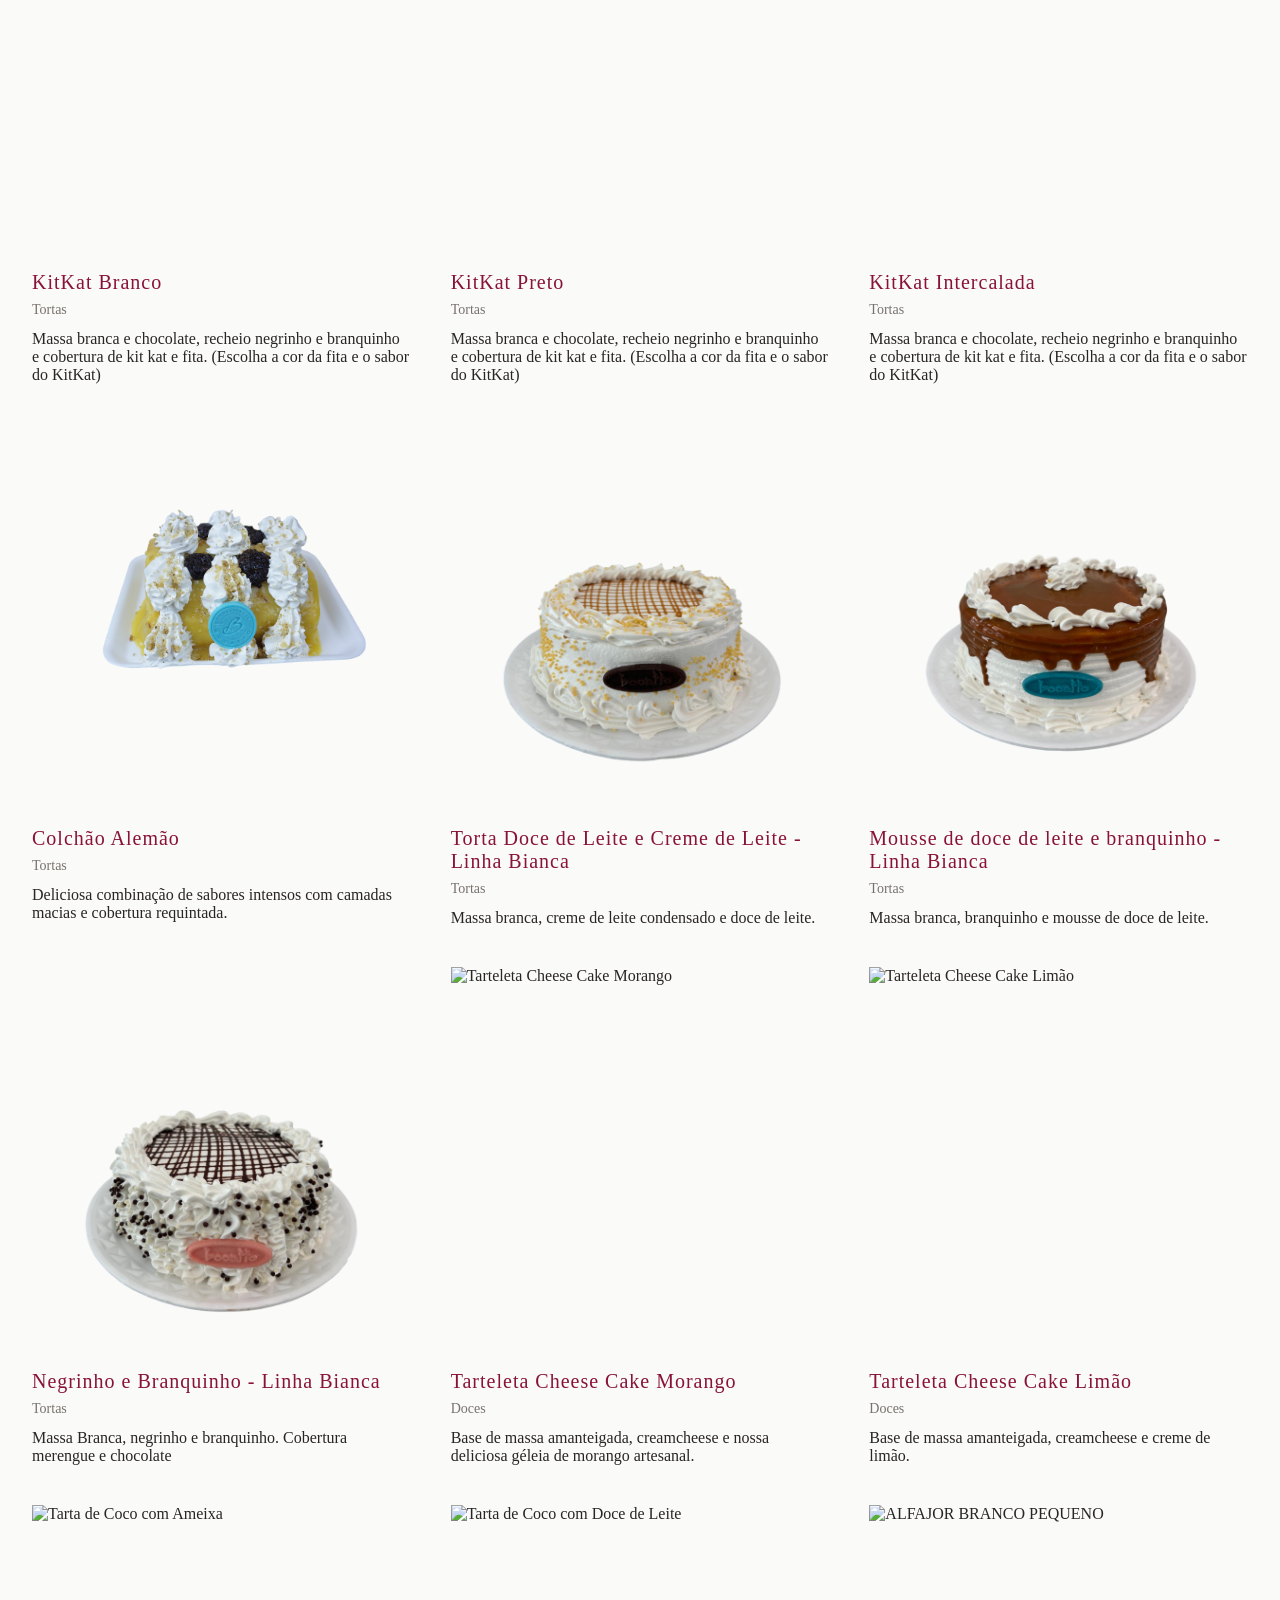
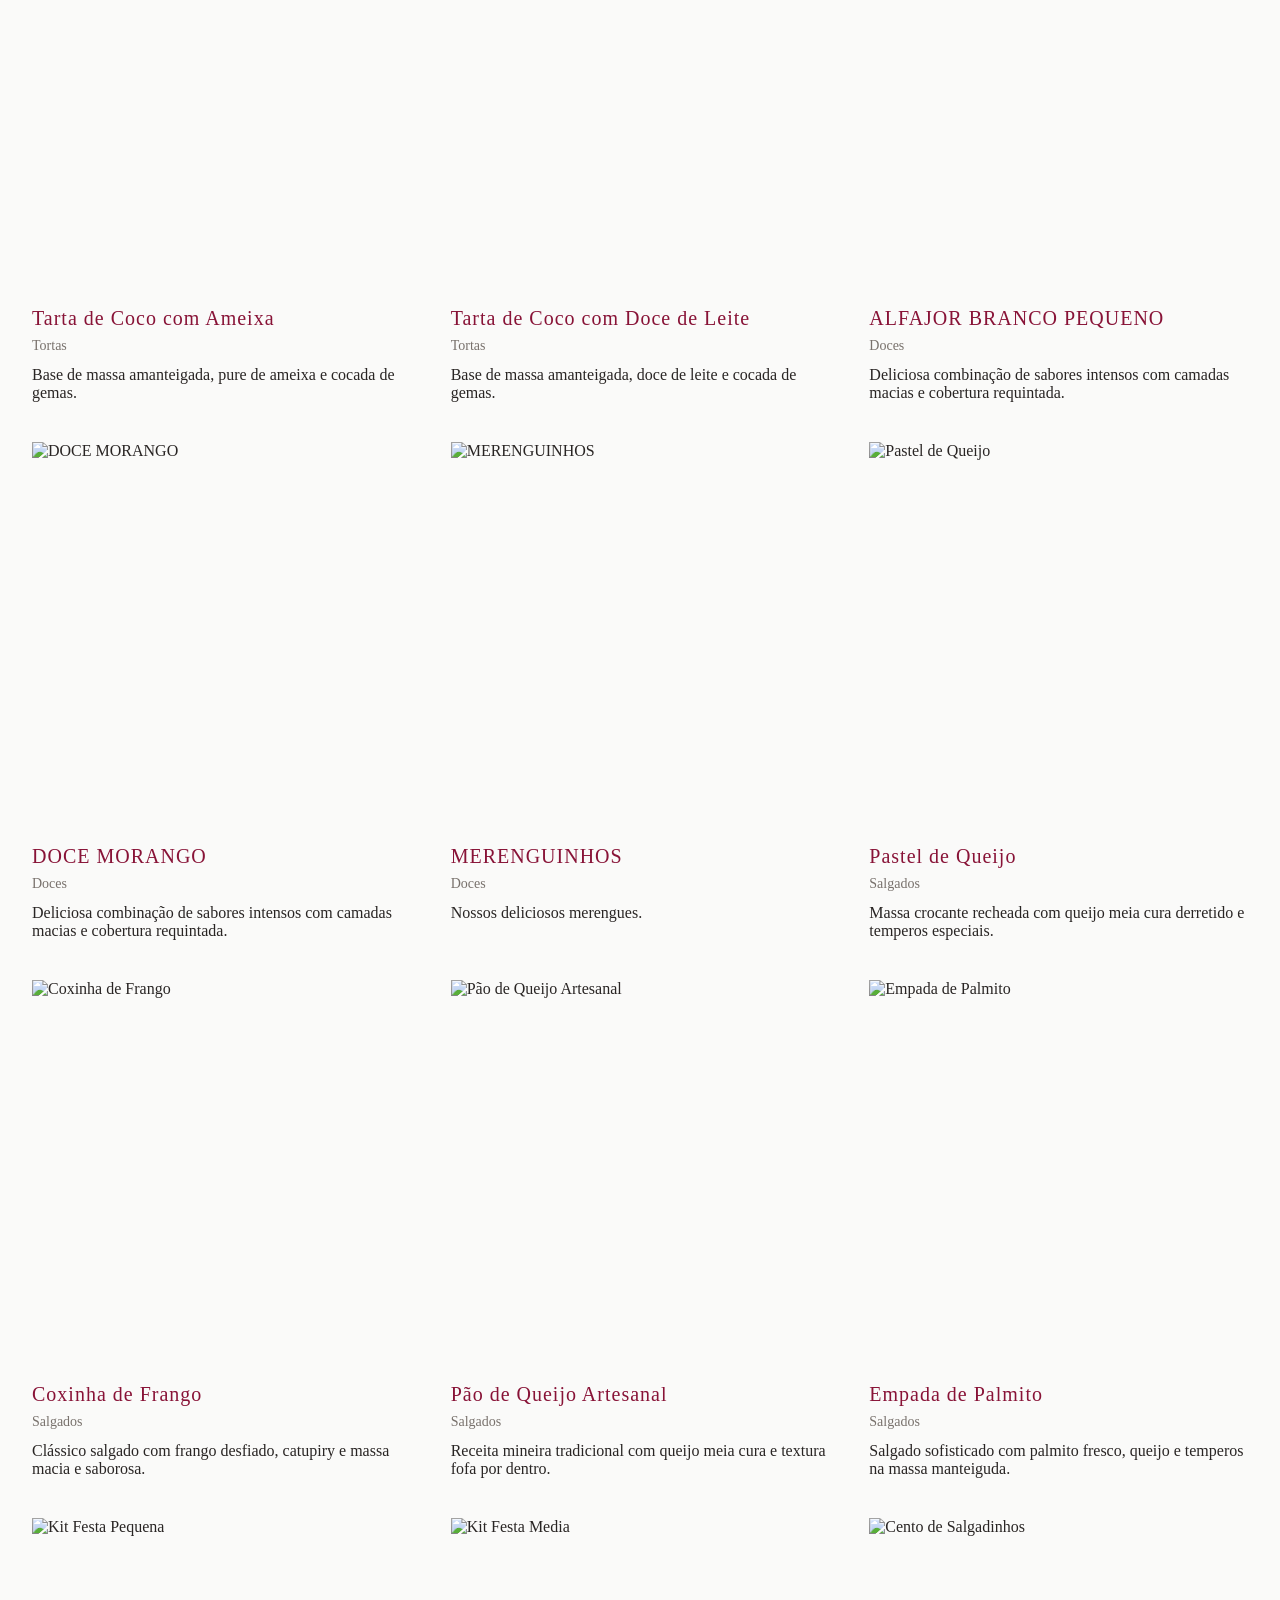
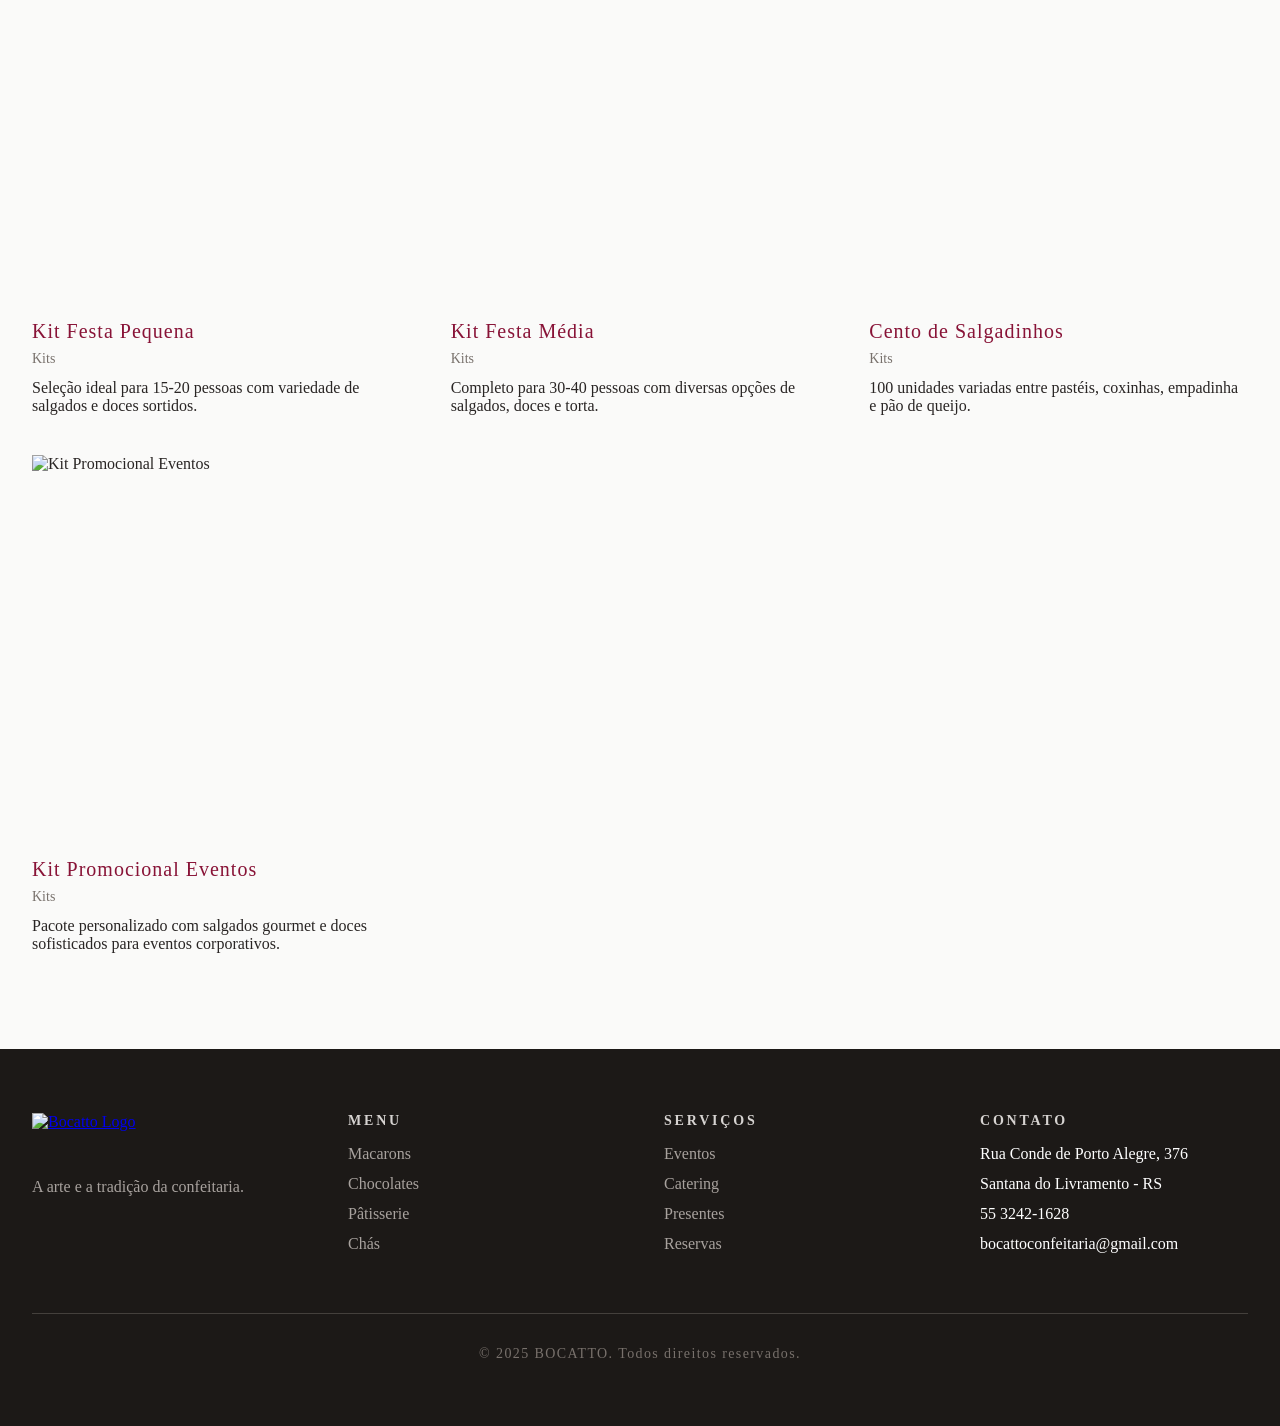
==== commit da3d9263: "FOOTER PADRONIZADO" ====
--- a/produtos/index.html
+++ b/produtos/index.html
@@ -1145,7 +1145,7 @@
                 </ul>
             </div>
             <div class="footer-section">
-                <h4>CONTACTO</h4>
+                <h4>CONTATO</h4>
                 <ul>
                     <li>Rua Conde de Porto Alegre, 376</li>
                     <li>Santana do Livramento - RS</li>
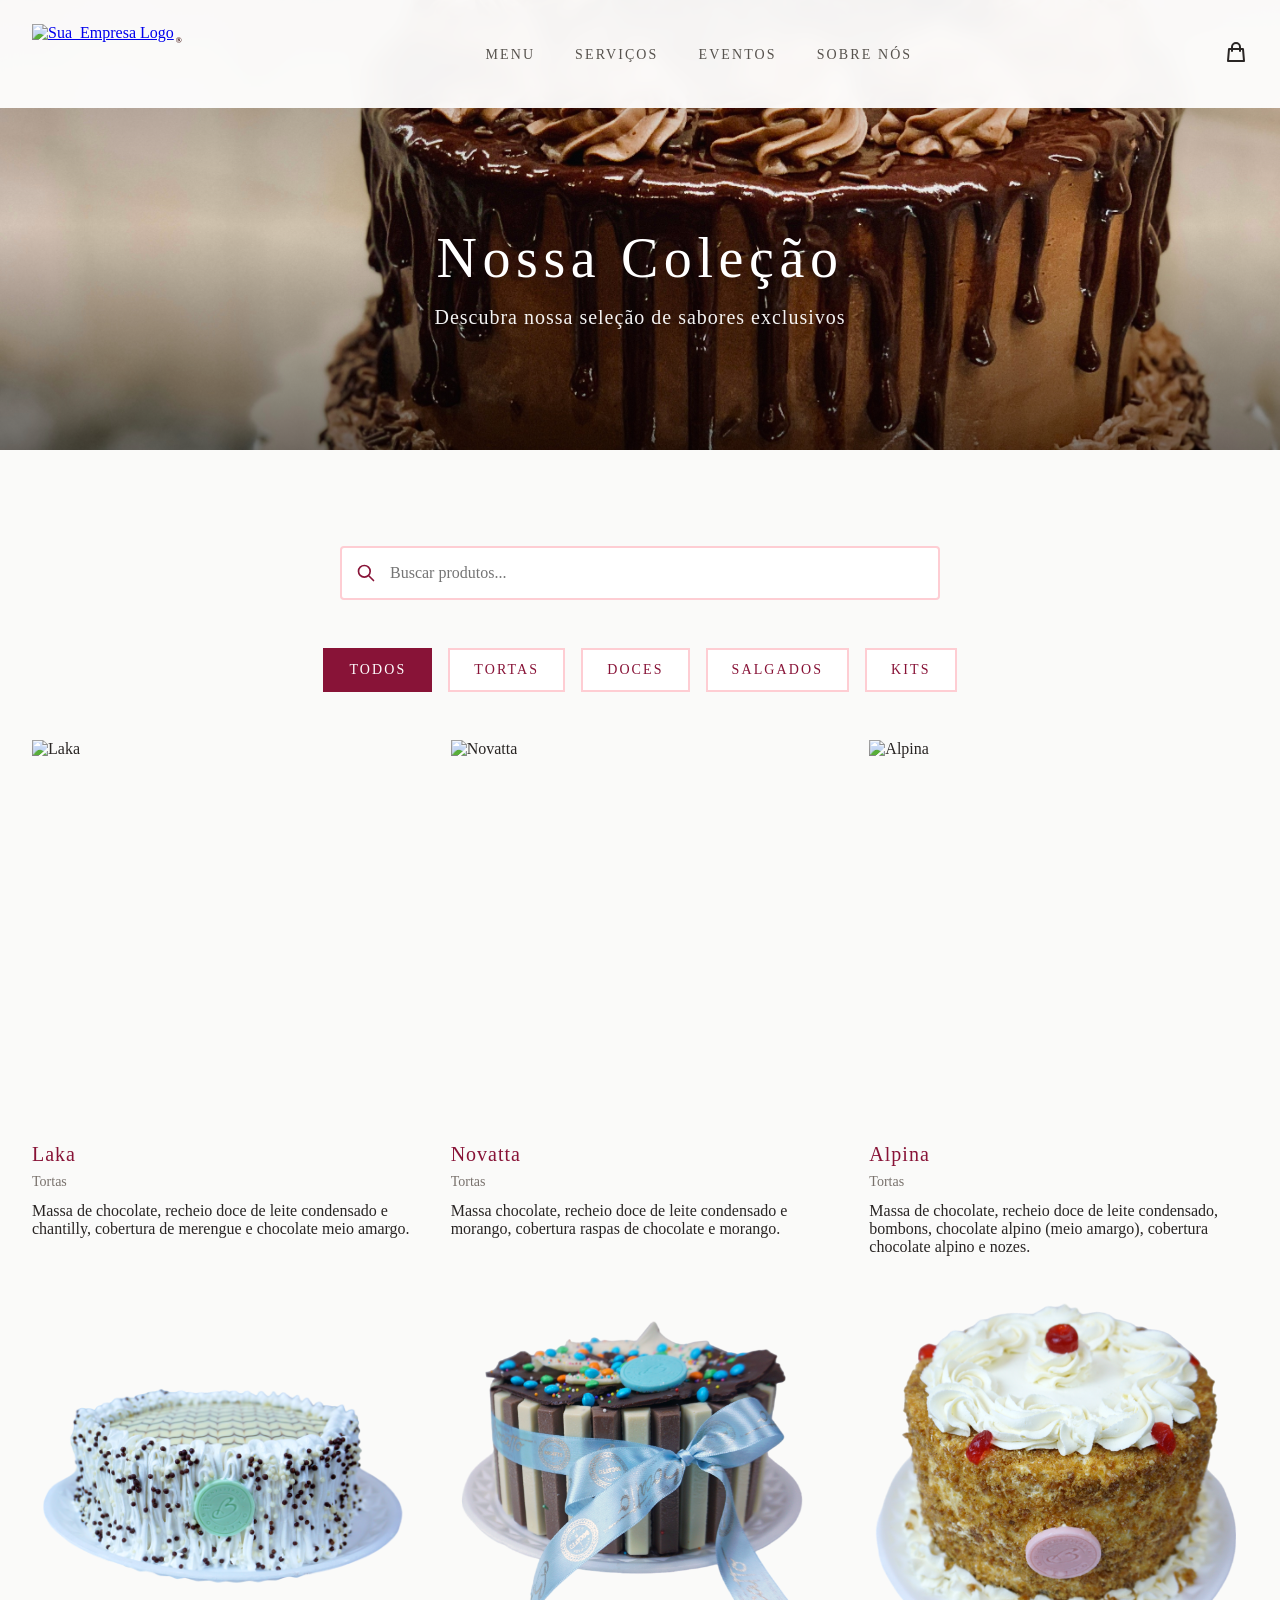
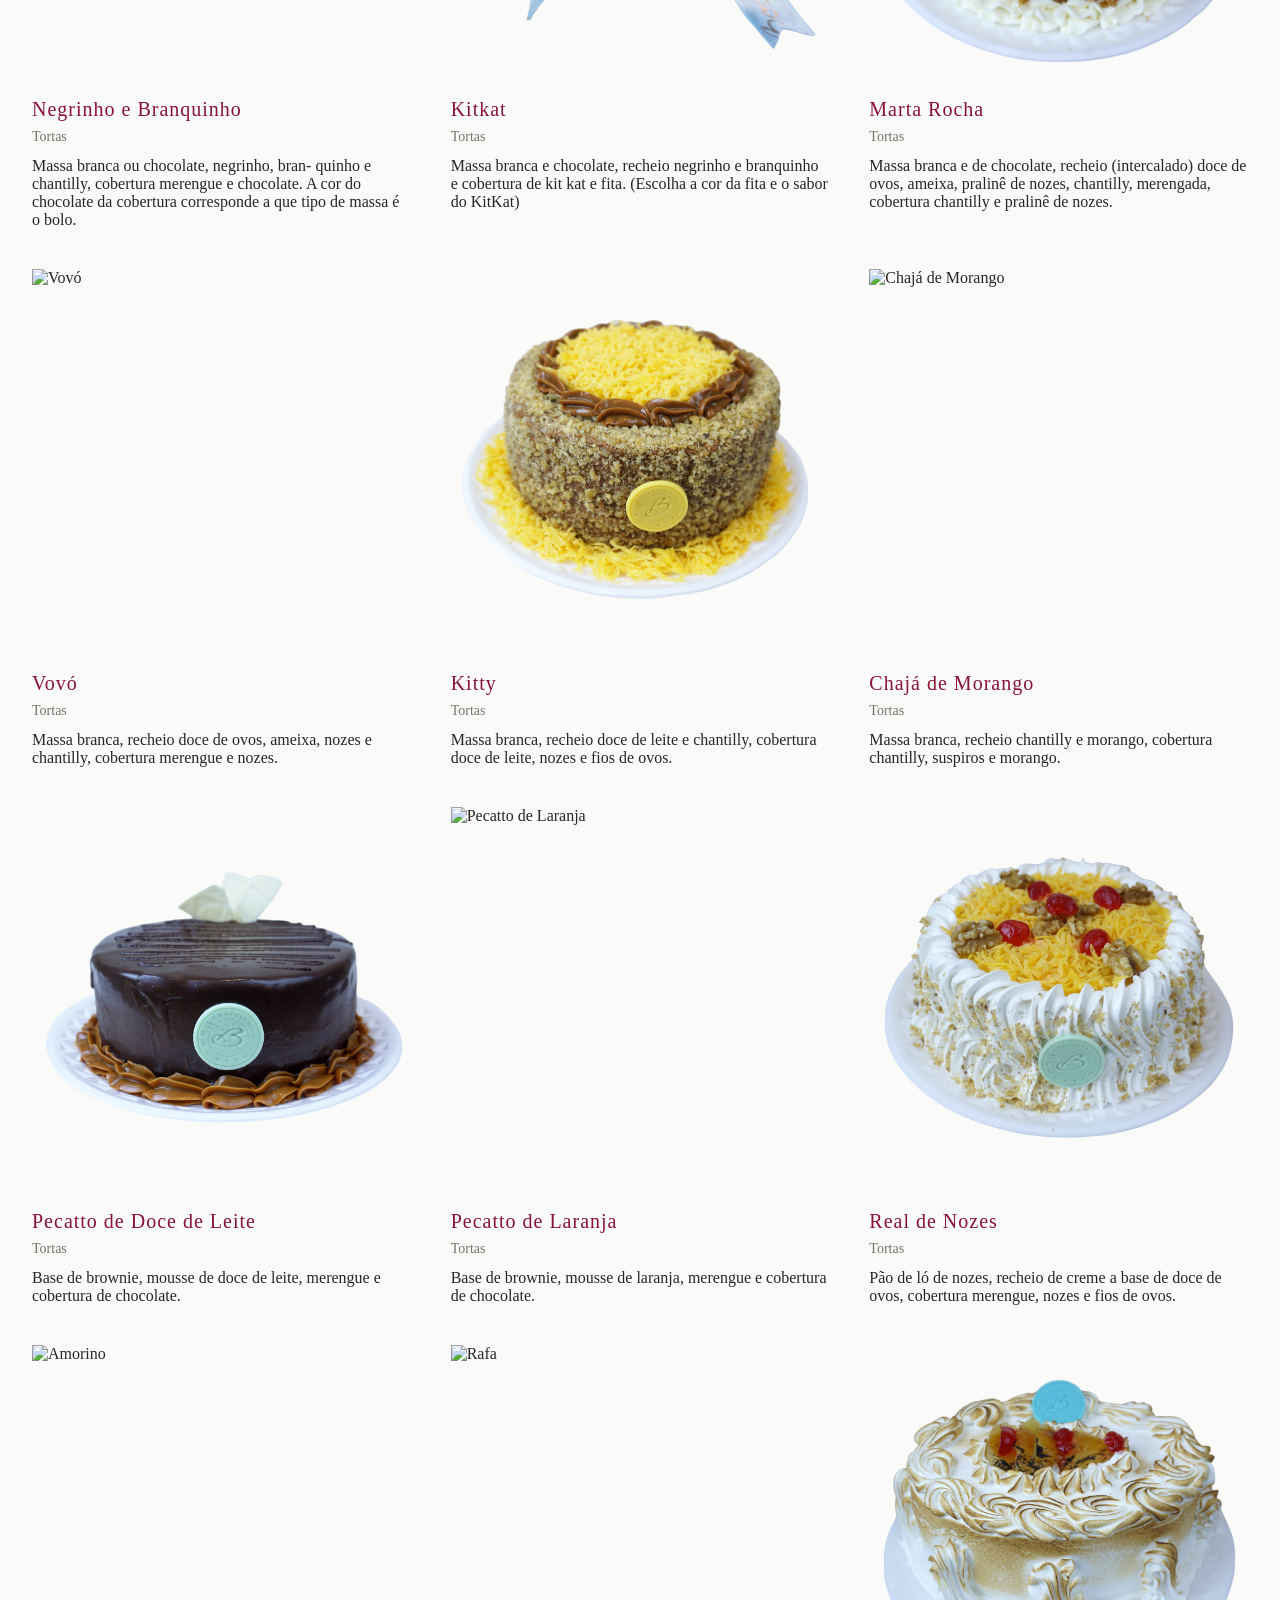
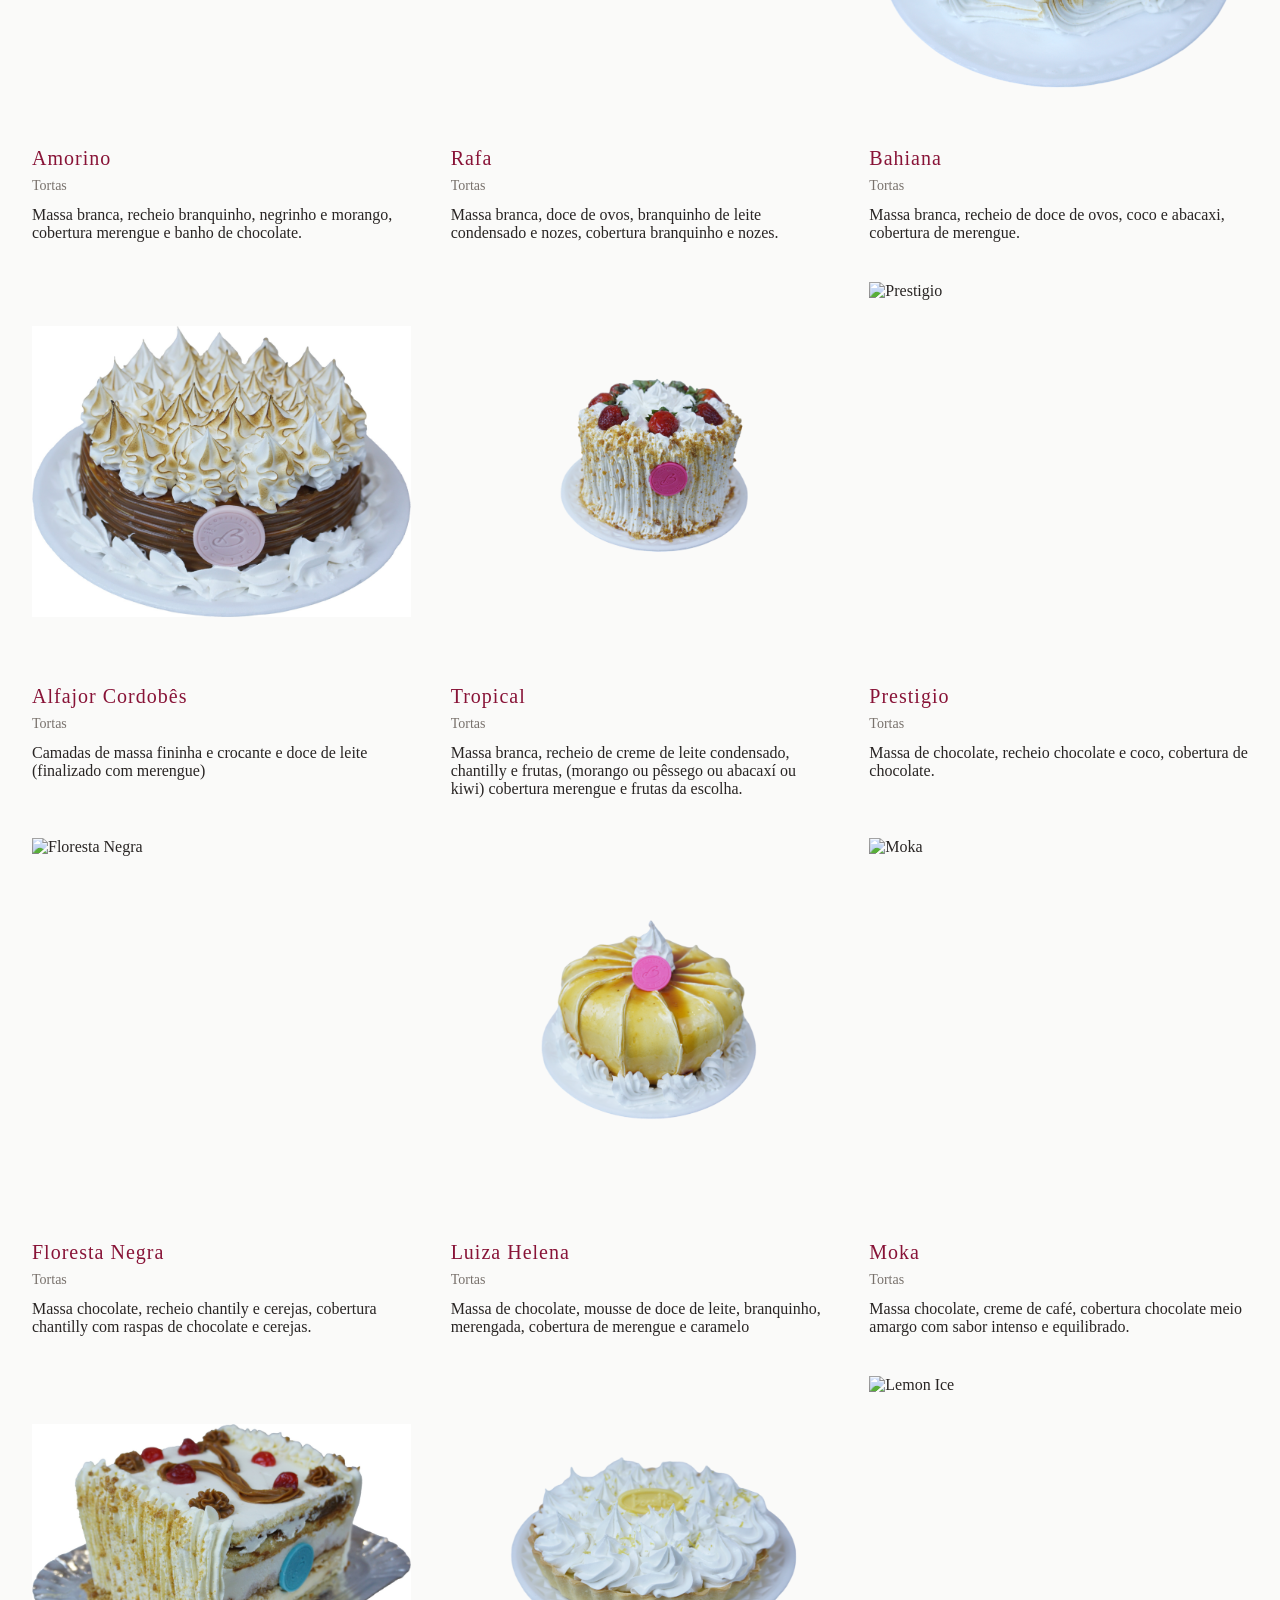
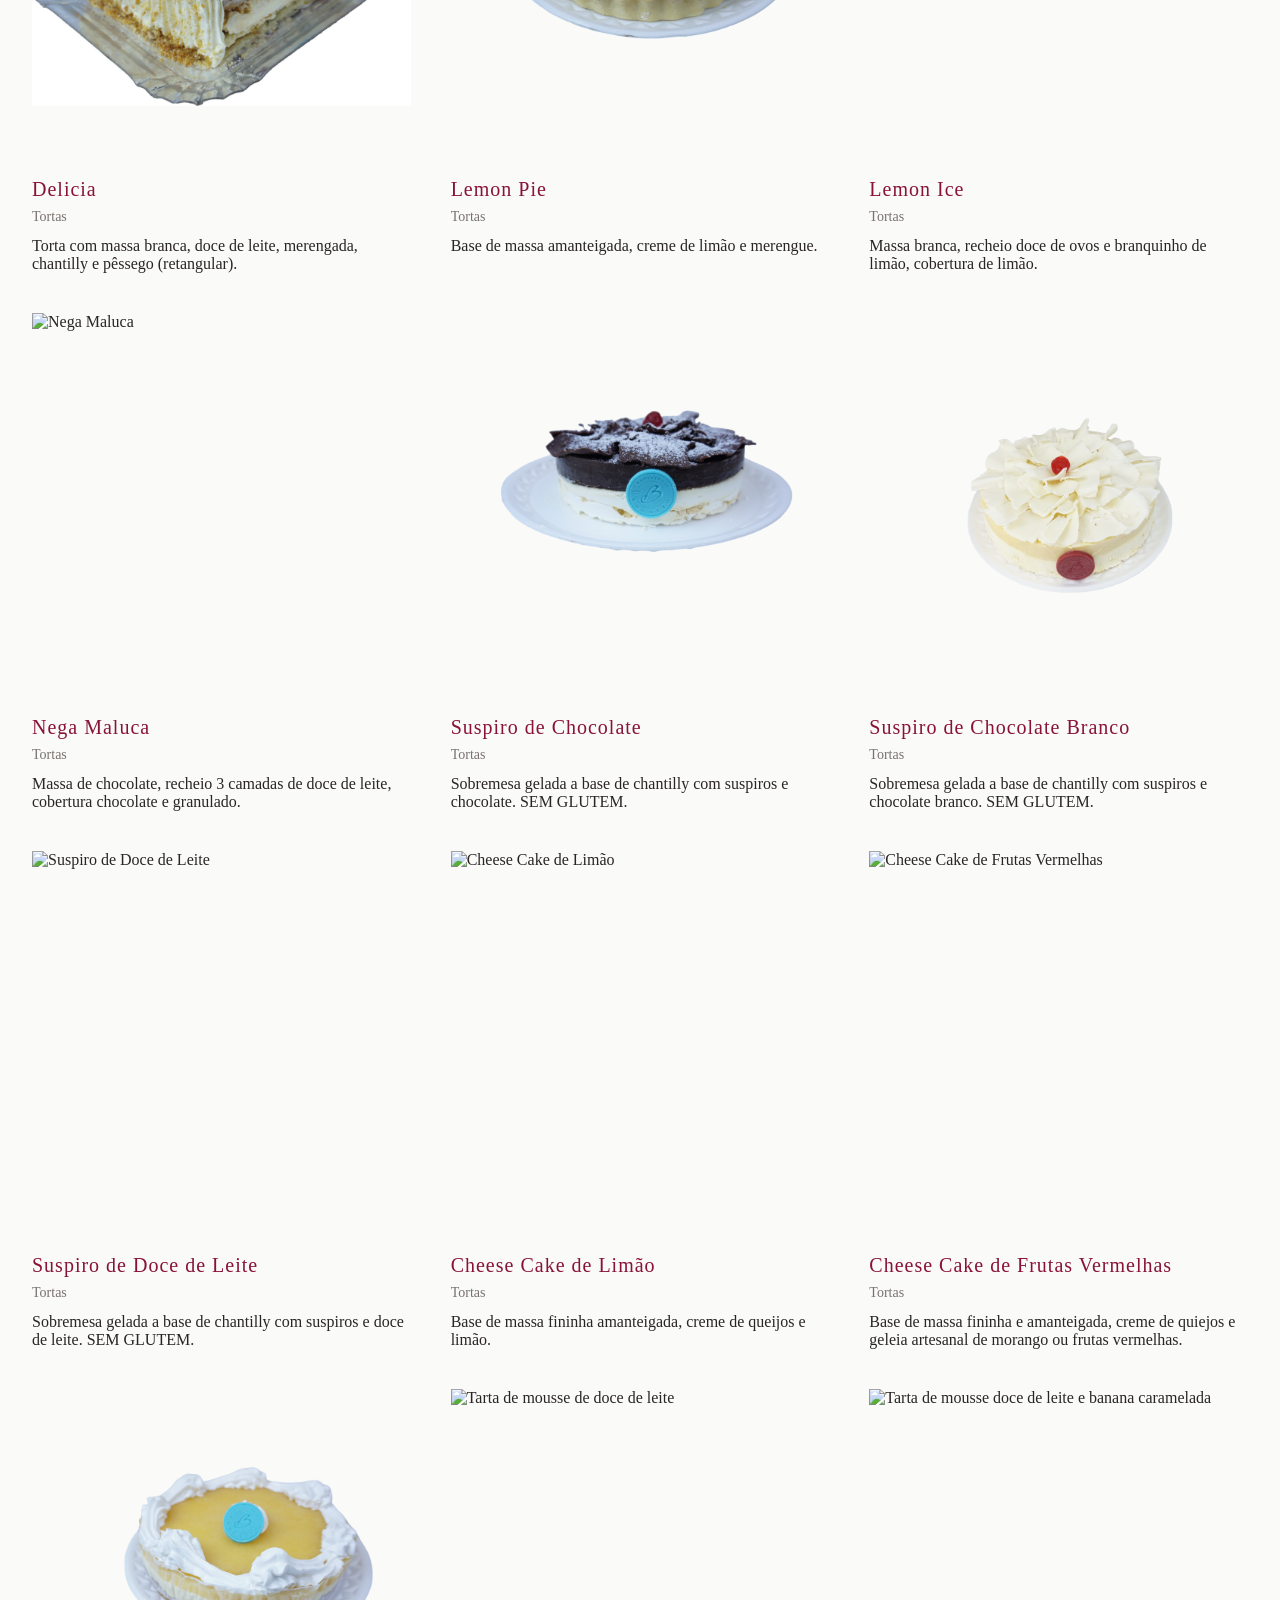
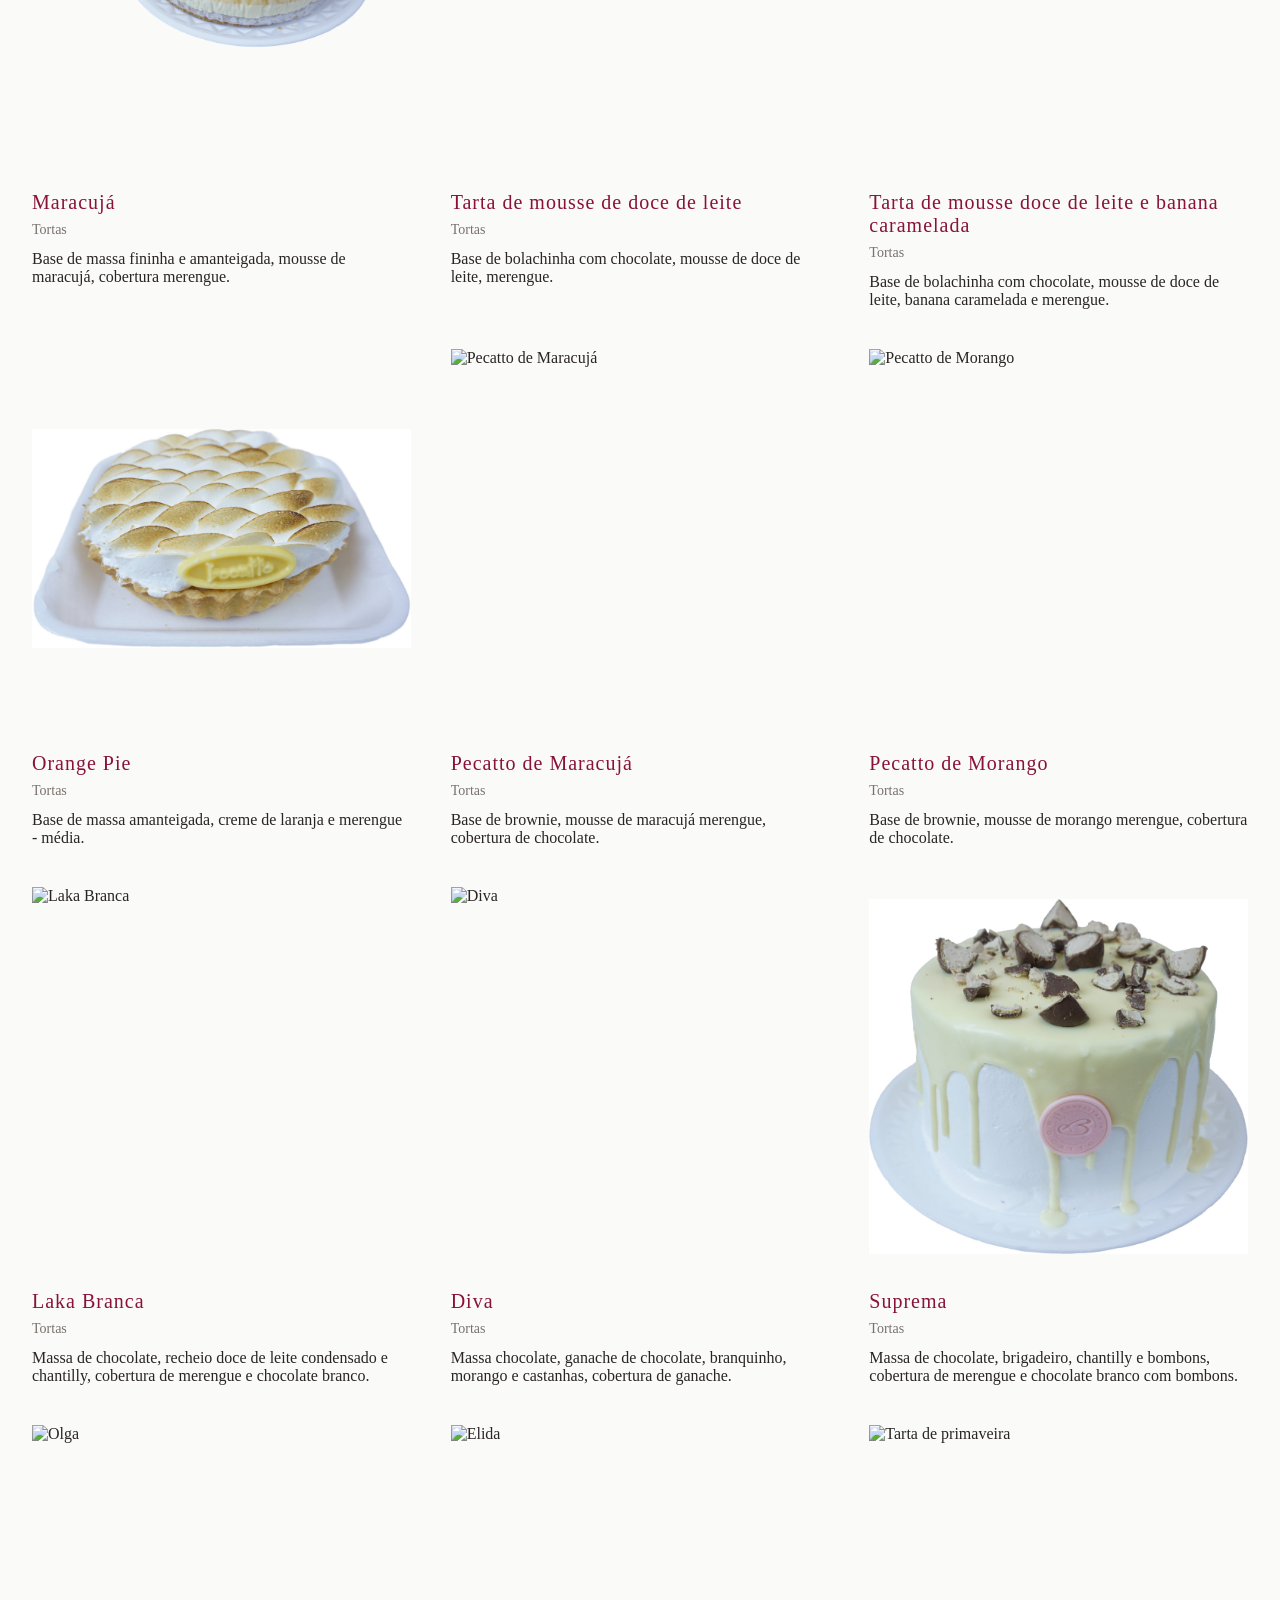
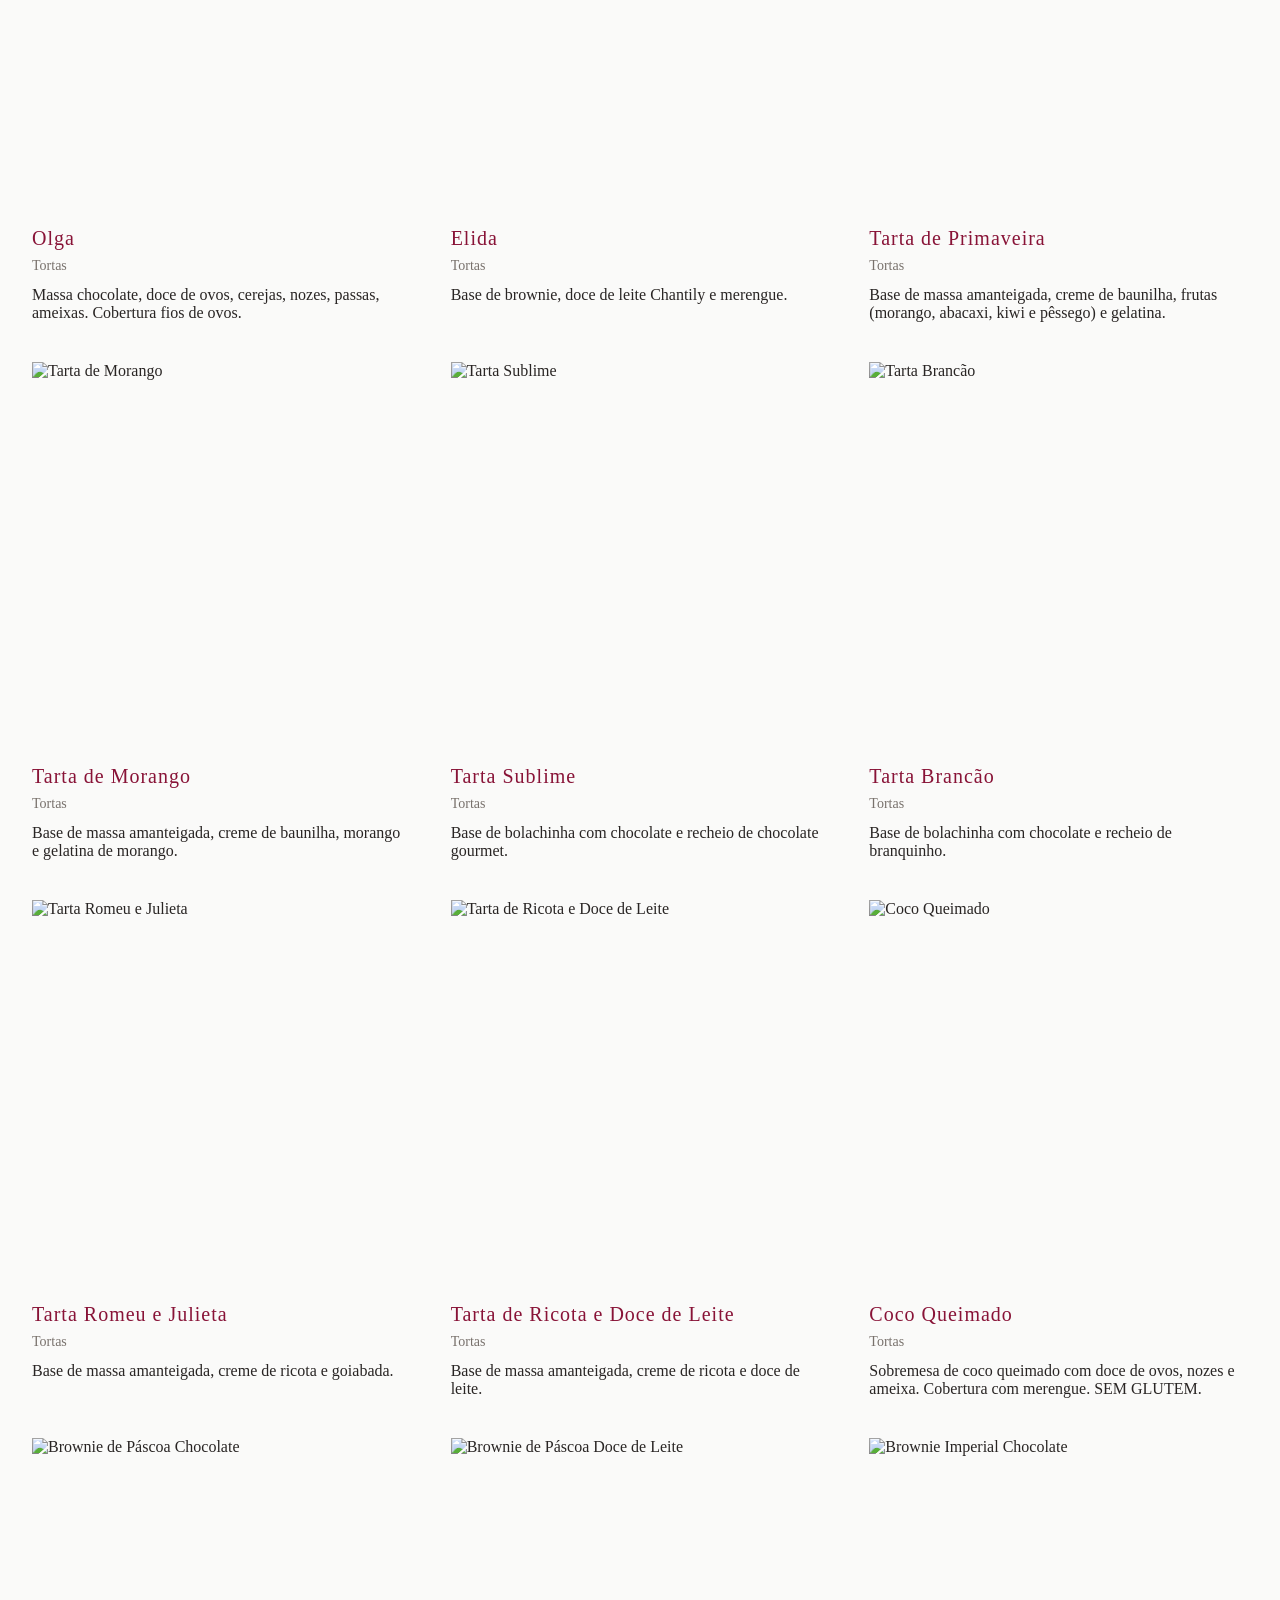
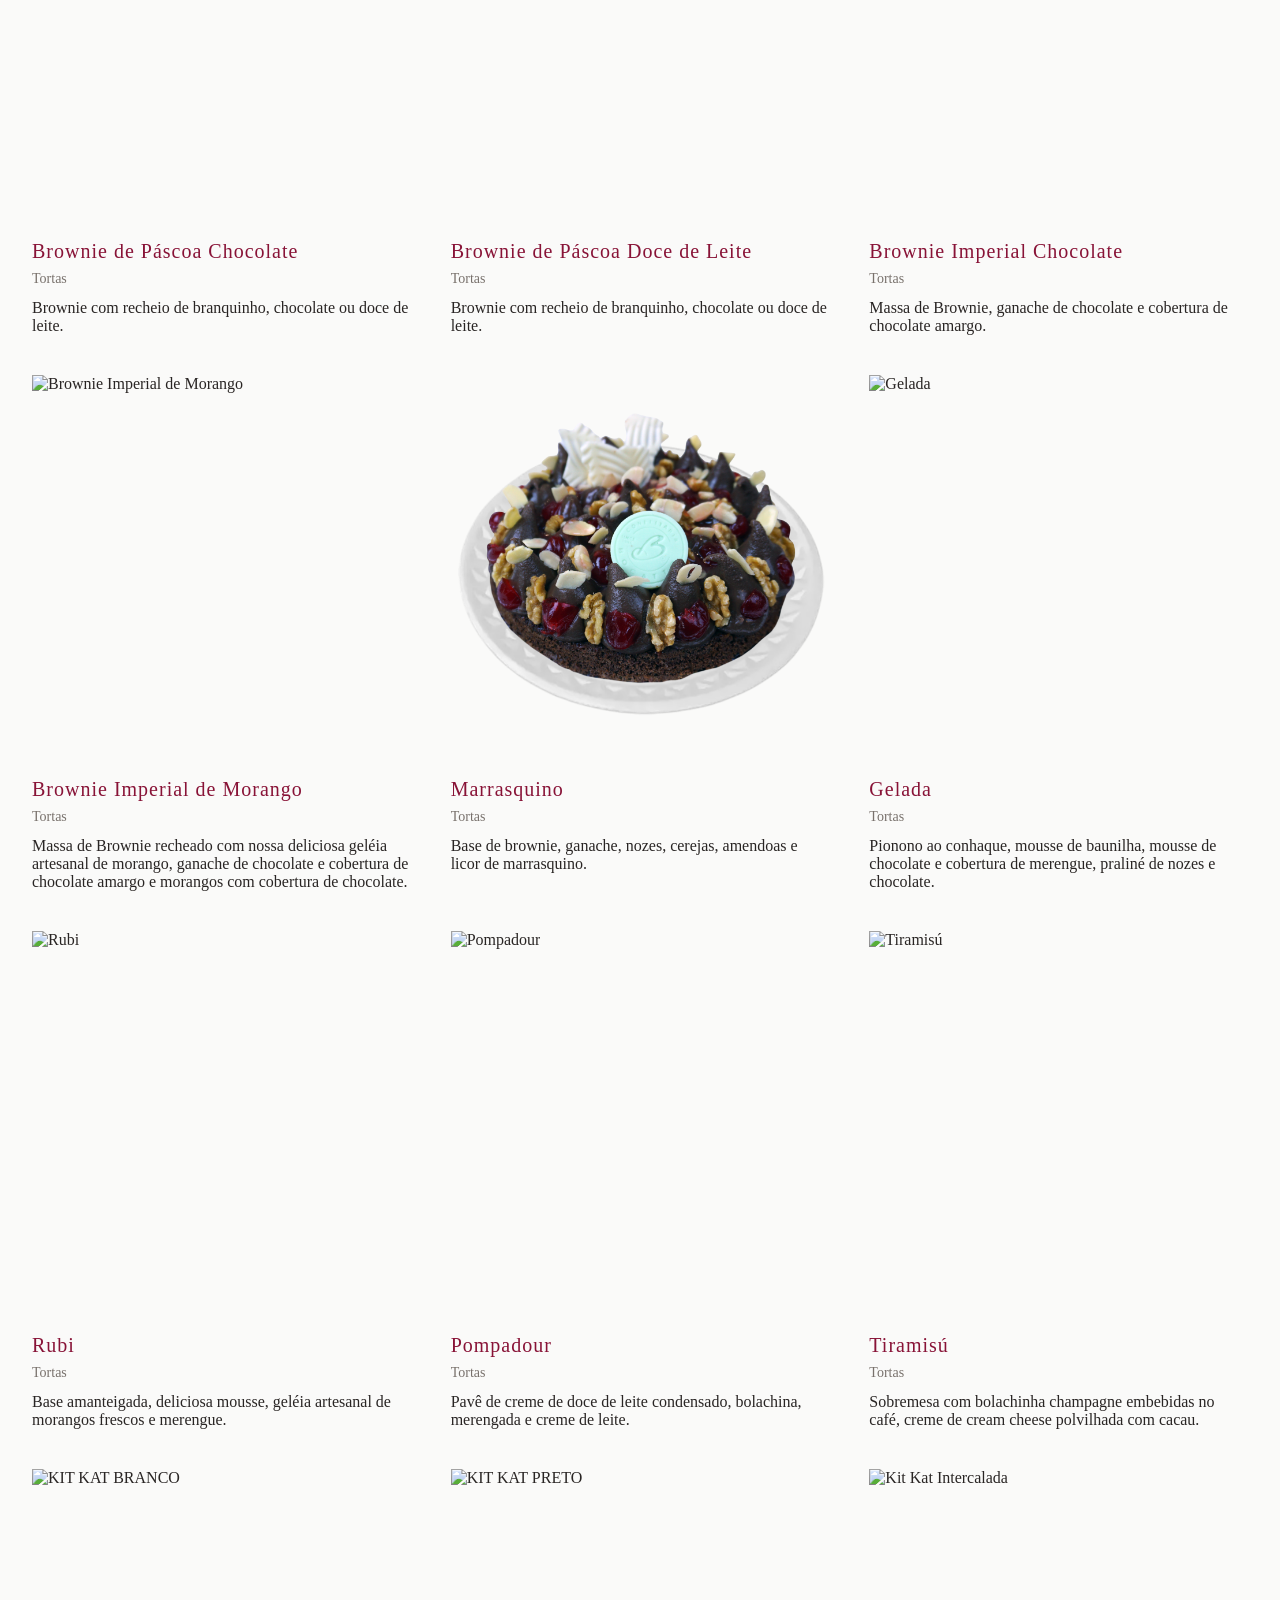
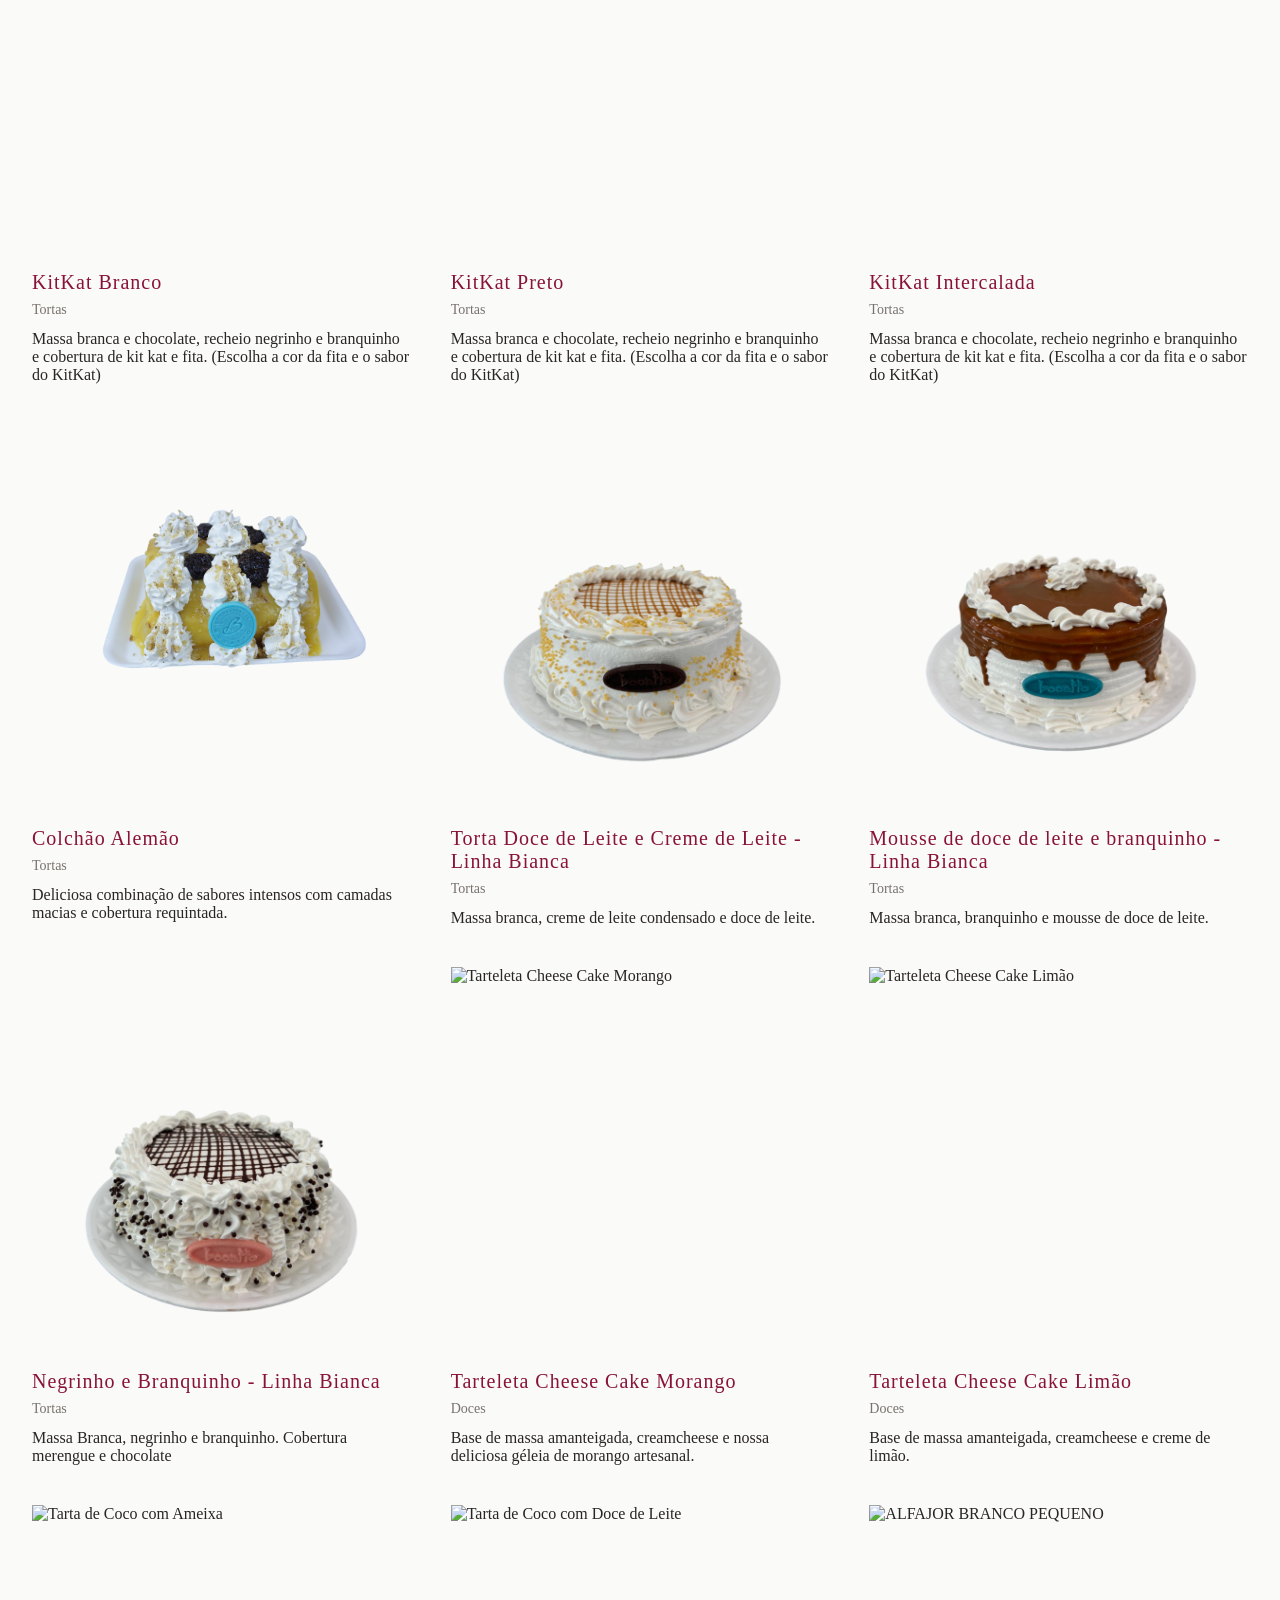
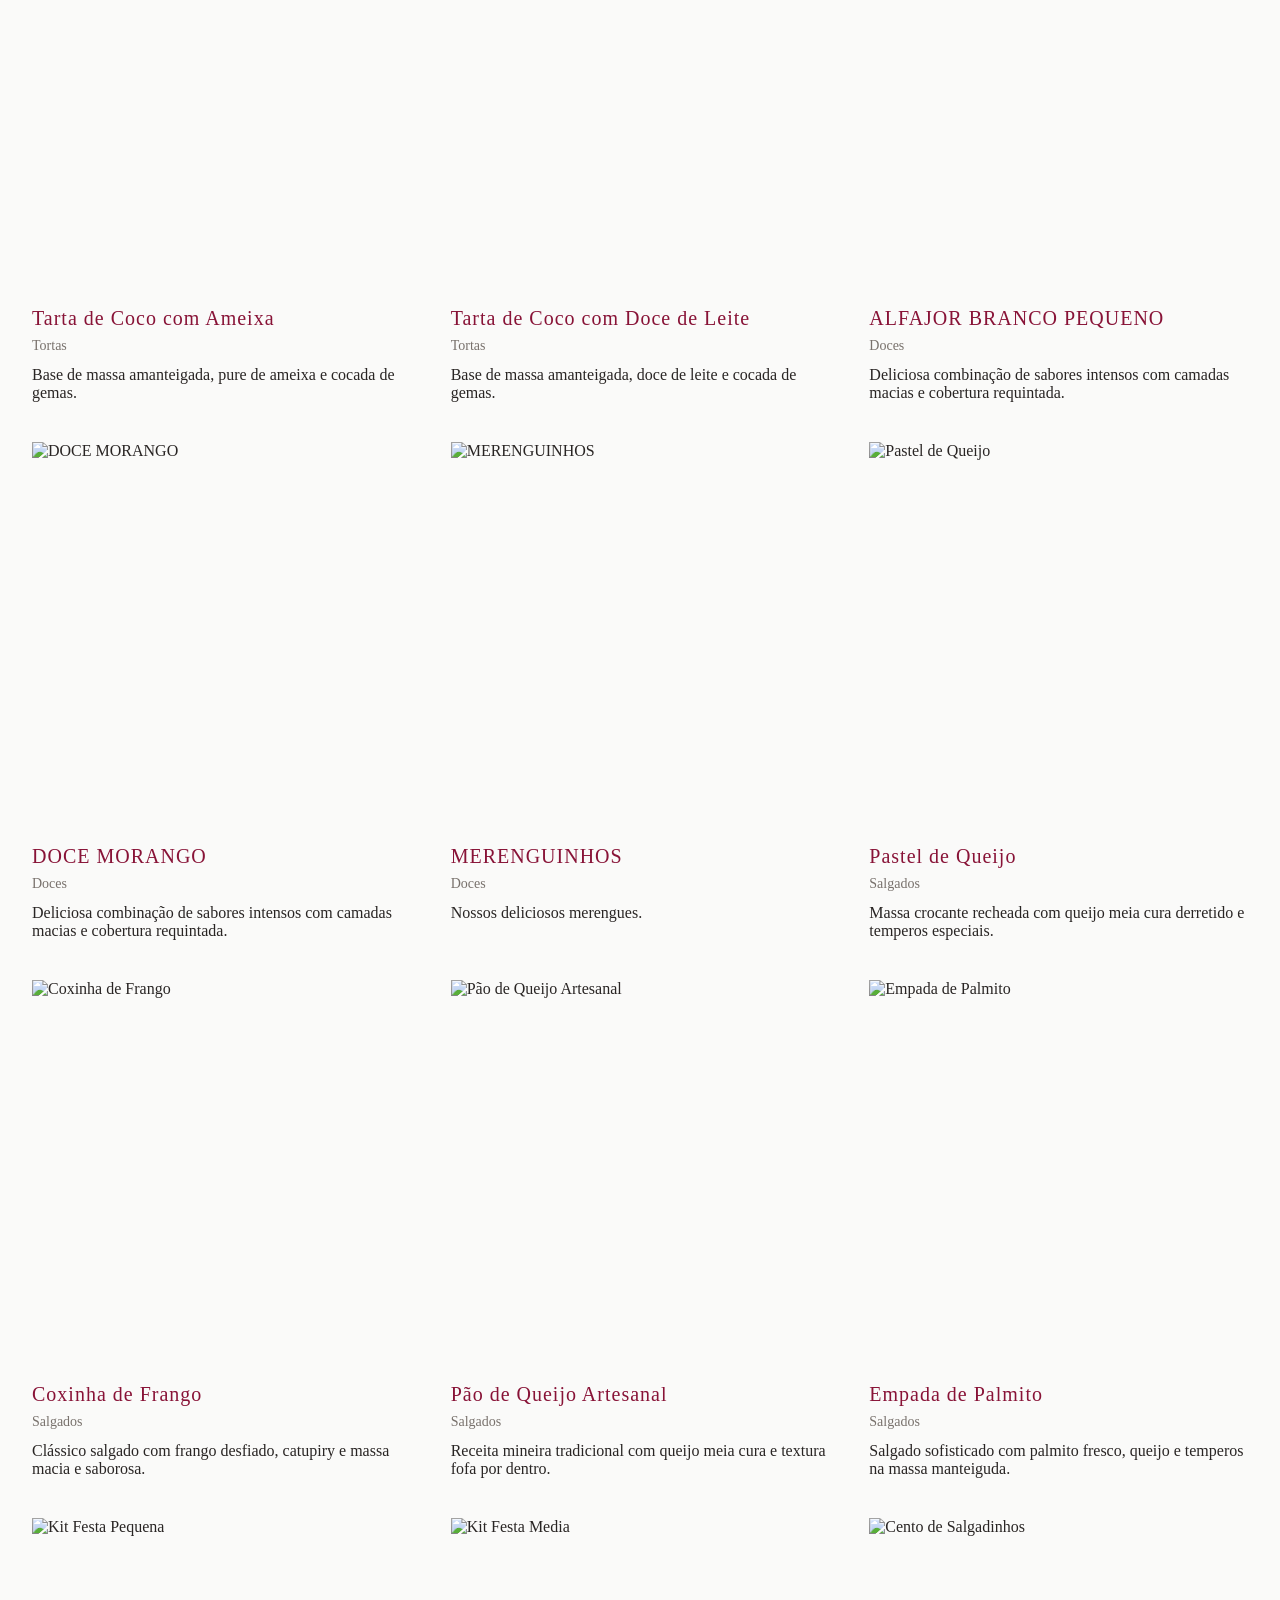
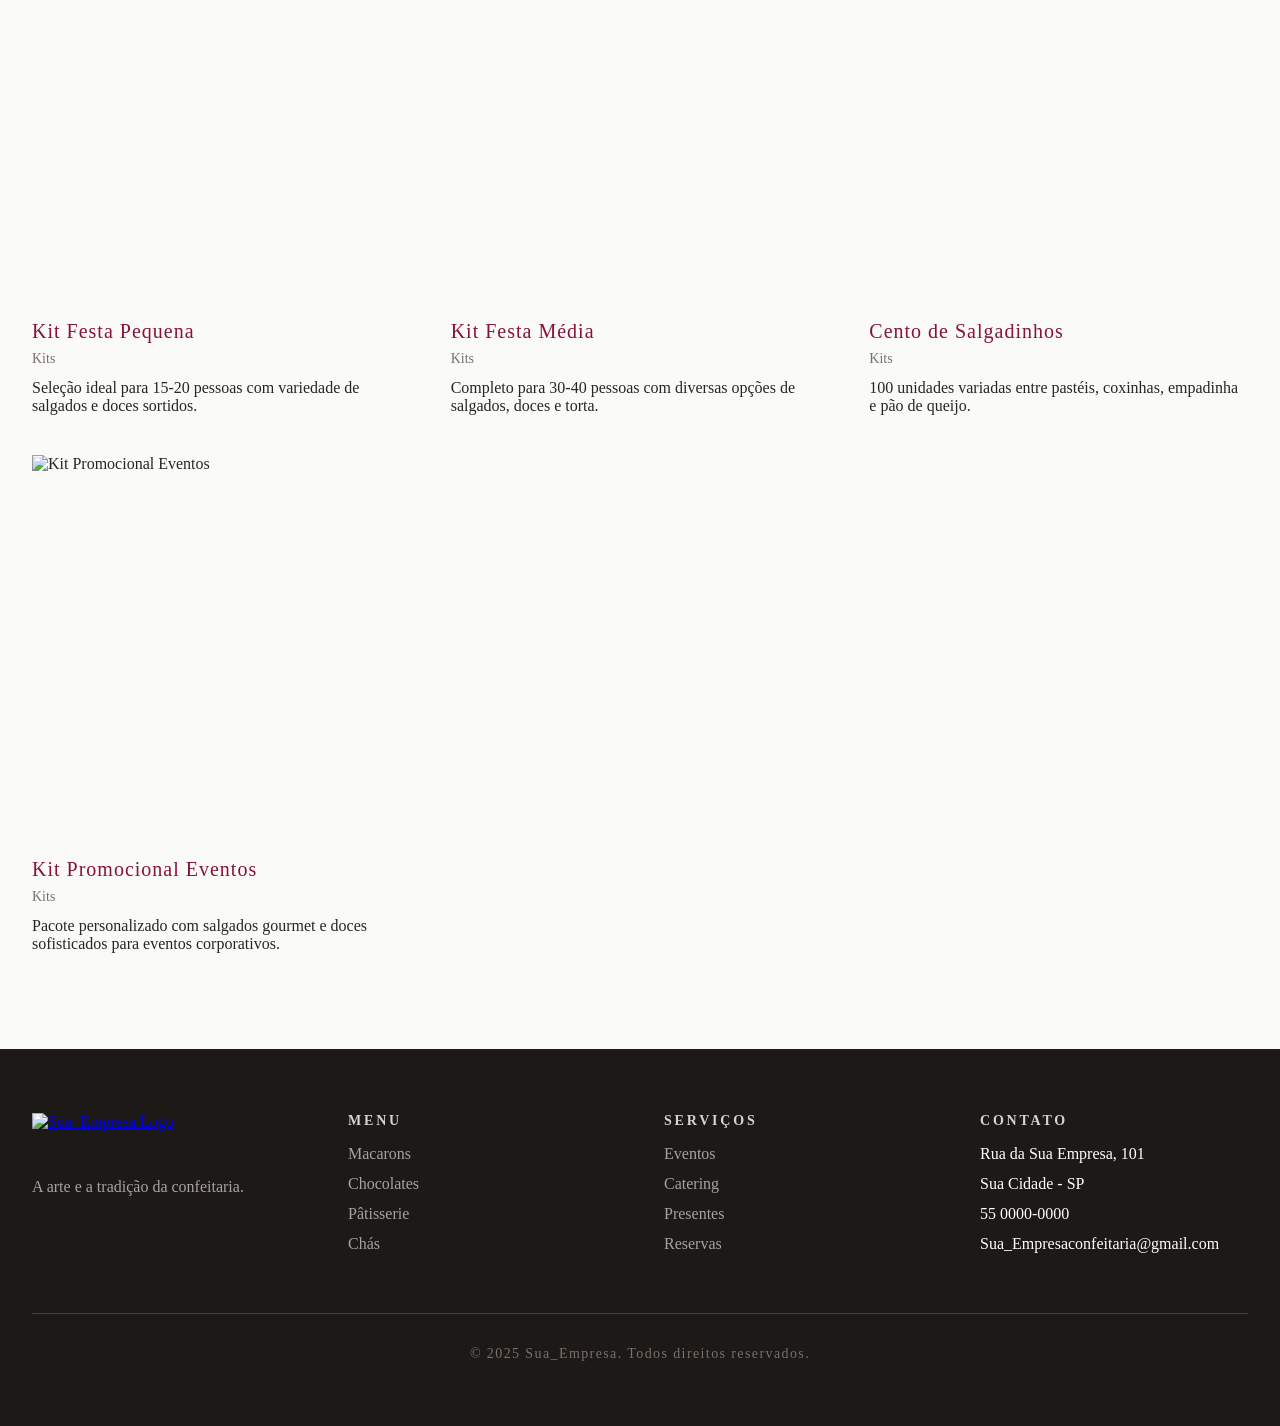
==== commit baf21f3f: "first commit" ====
--- a/produtos/index.html
+++ b/produtos/index.html
@@ -3,7 +3,7 @@
 <head>
     <meta charset="UTF-8">
     <meta name="viewport" content="width=device-width, initial-scale=1.0">
-    <title>Menu - Bocatto</title>
+    <title>Menu - Sua_Empresa</title>
     <link rel="stylesheet" href="/assets/css/styles.css">
     <link rel="icon" href="/assets/favicon.svg" type="image/svg+xml">
 
@@ -15,7 +15,7 @@
     <header id="navbar" class="nav">
         <div class="nav-container">
             <a href="/" class="logo">
-                <img src="/assets/images/LOGO-WIDE-BLK-MINIMALIST.png" alt="Bocatto Logo" loading="eager">
+                <img src="/assets/images/LOGO-WIDE-BLK-MINIMALIST.png" alt="Sua_Empresa Logo" loading="eager">
                 <span class="logo-reg">&reg;</span>
             </a>
             <nav class="nav-links-wrapper">
@@ -1122,7 +1122,7 @@
         <div class="footer-grid">
             <div class="footer-section">
                 <a href="/" class="logo">
-                    <img src="/assets/images/LOGO-WIDE-WT-MINIMALIST.png" alt="Bocatto Logo">
+                    <img src="/assets/images/LOGO-WIDE-WT-MINIMALIST.png" alt="Sua_Empresa Logo">
                 </a>
                 <p>A arte e a tradição da confeitaria.</p>
             </div>
@@ -1147,15 +1147,15 @@
             <div class="footer-section">
                 <h4>CONTATO</h4>
                 <ul>
-                    <li>Rua Conde de Porto Alegre, 376</li>
-                    <li>Santana do Livramento - RS</li>
-                    <li>55 3242-1628</li>
-                    <li>bocattoconfeitaria@gmail.com</li>
+                    <li>Rua da Sua Empresa, 101</li>
+                    <li>Sua Cidade - SP</li>
+                    <li>55 0000-0000</li>
+                    <li>Sua_Empresaconfeitaria@gmail.com</li>
                 </ul>
             </div>
         </div>
         <div class="footer-bottom">
-            <p>© 2025 BOCATTO. Todos direitos reservados.</p>
+            <p>© 2025 Sua_Empresa. Todos direitos reservados.</p>
         </div>
     </footer>
     <script src="/assets/js/scripts.js"></script>
